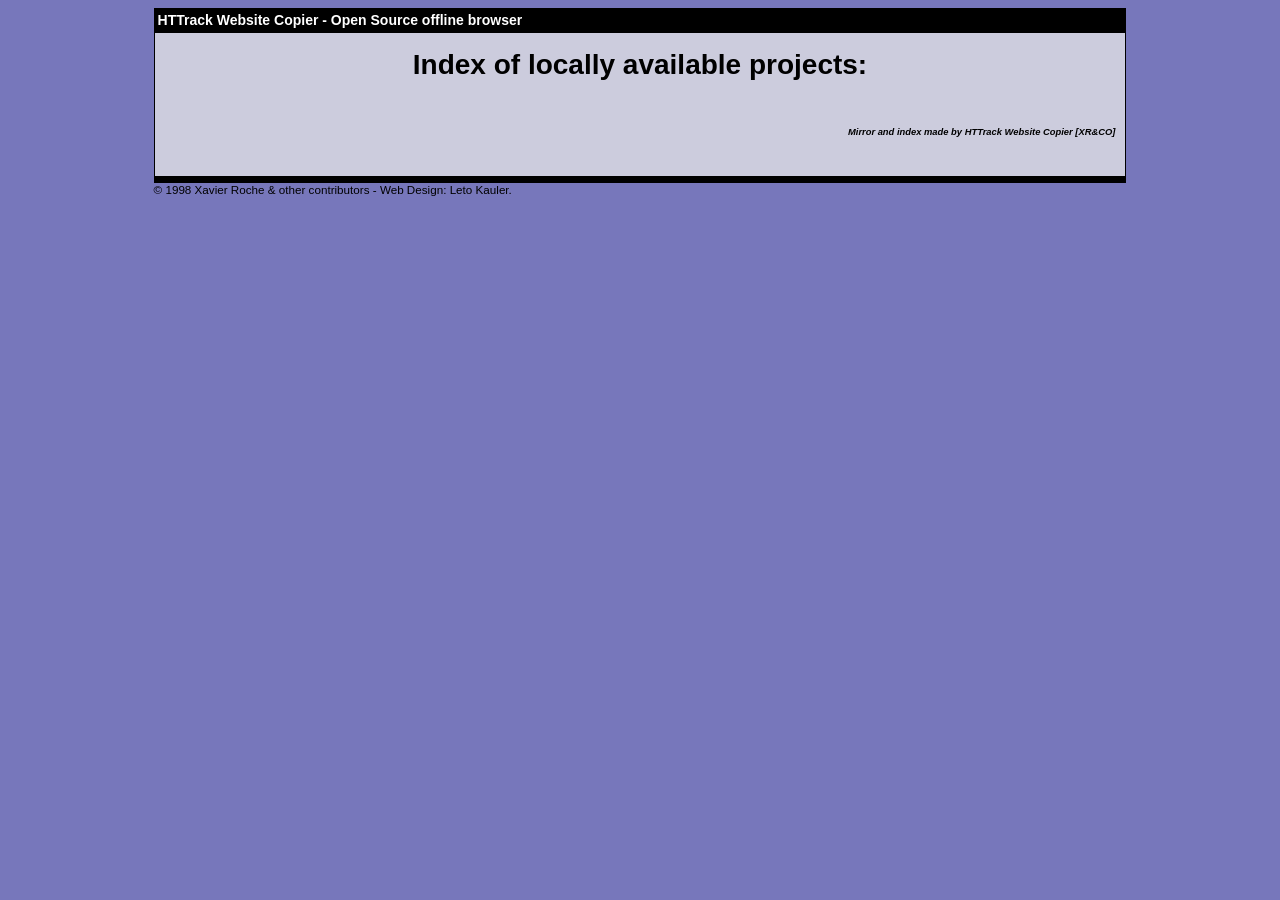
==== index.html @ 0d64a90a "Add files via upload" ====
<html xmlns="http://www.w3.org/1999/xhtml" lang="en">

<head>
	<meta http-equiv="Content-Type" content="text/html; charset=utf-8" />
	<meta name="description" content="HTTrack is an easy-to-use website mirror utility. It allows you to download a World Wide website from the Internet to a local directory,building recursively all structures, getting html, images, and other files from the server to your computer. Links are rebuiltrelatively so that you can freely browse to the local site (works with any browser). You can mirror several sites together so that you can jump from one toanother. You can, also, update an existing mirror site, or resume an interrupted download. The robot is fully configurable, with an integrated help" />
	<meta name="keywords" content="httrack, HTTRACK, HTTrack, winhttrack, WINHTTRACK, WinHTTrack, offline browser, web mirror utility, aspirateur web, surf offline, web capture, www mirror utility, browse offline, local  site builder, website mirroring, aspirateur www, internet grabber, capture de site web, internet tool, hors connexion, unix, dos, windows 95, windows 98, solaris, ibm580, AIX 4.0, HTS, HTGet, web aspirator, web aspirateur, libre, GPL, GNU, free software" />
	<title>List of available projects - HTTrack Website Copier</title>
	<!-- Mirror and index made by HTTrack Website Copier/3.50-5 [XR&CO] -->

	<style type="text/css">
	<!--

body {
	margin: 0;  padding: 0;  margin-bottom: 15px;  margin-top: 8px;
	background: #77b;
}
body, td {
	font: 14px "Trebuchet MS", Verdana, Arial, Helvetica, sans-serif;
	}

#subTitle {
	background: #000;  color: #fff;  padding: 4px;  font-weight: bold; 
	}

#siteNavigation a, #siteNavigation .current {
	font-weight: bold;  color: #448;
	}
#siteNavigation a:link    { text-decoration: none; }
#siteNavigation a:visited { text-decoration: none; }

#siteNavigation .current { background-color: #ccd; }

#siteNavigation a:hover   { text-decoration: none;  background-color: #fff;  color: #000; }
#siteNavigation a:active  { text-decoration: none;  background-color: #ccc; }


a:link    { text-decoration: underline;  color: #00f; }
a:visited { text-decoration: underline;  color: #000; }
a:hover   { text-decoration: underline;  color: #c00; }
a:active  { text-decoration: underline; }

#pageContent {
	clear: both;
	border-bottom: 6px solid #000;
	padding: 10px;  padding-top: 20px;
	line-height: 1.65em;
	background-image: url(backblue.gif);
	background-repeat: no-repeat;
	background-position: top right;
	}

#pageContent, #siteNavigation {
	background-color: #ccd;
	}


.imgLeft  { float: left;   margin-right: 10px;  margin-bottom: 10px; }
.imgRight { float: right;  margin-left: 10px;   margin-bottom: 10px; }

hr { height: 1px;  color: #000;  background-color: #000;  margin-bottom: 15px; }

h1 { margin: 0;  font-weight: bold;  font-size: 2em; }
h2 { margin: 0;  font-weight: bold;  font-size: 1.6em; }
h3 { margin: 0;  font-weight: bold;  font-size: 1.3em; }
h4 { margin: 0;  font-weight: bold;  font-size: 1.18em; }

.blak { background-color: #000; }
.hide { display: none; }
.tableWidth { min-width: 400px; }

.tblRegular       { border-collapse: collapse; }
.tblRegular td    { padding: 6px;  background-image: url(fade.gif);  border: 2px solid #99c; }
.tblHeaderColor, .tblHeaderColor td { background: #99c; }
.tblNoBorder td   { border: 0; }


// -->
</style>

</head>

<body>
<table width="76%" border="0" align="center" cellspacing="0" cellpadding="3" class="tableWidth">
	<tr>
	<td id="subTitle">HTTrack Website Copier - Open Source offline browser</td>
	</tr>
</table>
<table width="76%" border="0" align="center" cellspacing="0" cellpadding="0" class="tableWidth">
<tr class="blak">
<td>
	<table width="100%" border="0" align="center" cellspacing="1" cellpadding="0">
	<tr>
	<td colspan="6"> 
		<table width="100%" border="0" align="center" cellspacing="0" cellpadding="10">
		<tr> 
		<td id="pageContent"> 
<!-- ==================== End prologue ==================== -->


<h1 ALIGN=Center>Index of locally available projects:</H1>
  <table border="0" width="100%" cellspacing="1" cellpadding="0">
	</TABLE>
	<BR>
	<H6 ALIGN="RIGHT">
         <I>Mirror and index made by HTTrack Website Copier [XR&amp;CO]</I>
	</H6>
	<!-- Mirror and index made by HTTrack Website Copier/3.50-5 [XR&CO] -->
	<!-- Thanks for using HTTrack Website Copier! -->

<!-- ==================== Start epilogue ==================== -->
		</td>
		</tr>
		</table>
	</td>
	</tr>
	</table>
</td>
</tr>
</table>

<table width="76%" border="0" align="center" valign="bottom" cellspacing="0" cellpadding="0">
	<tr>
	<td id="footer"><small>&copy; 1998 Xavier Roche &amp; other contributors - Web Design: Leto Kauler.</small></td>
	</tr>
</table>

</body>

</html>
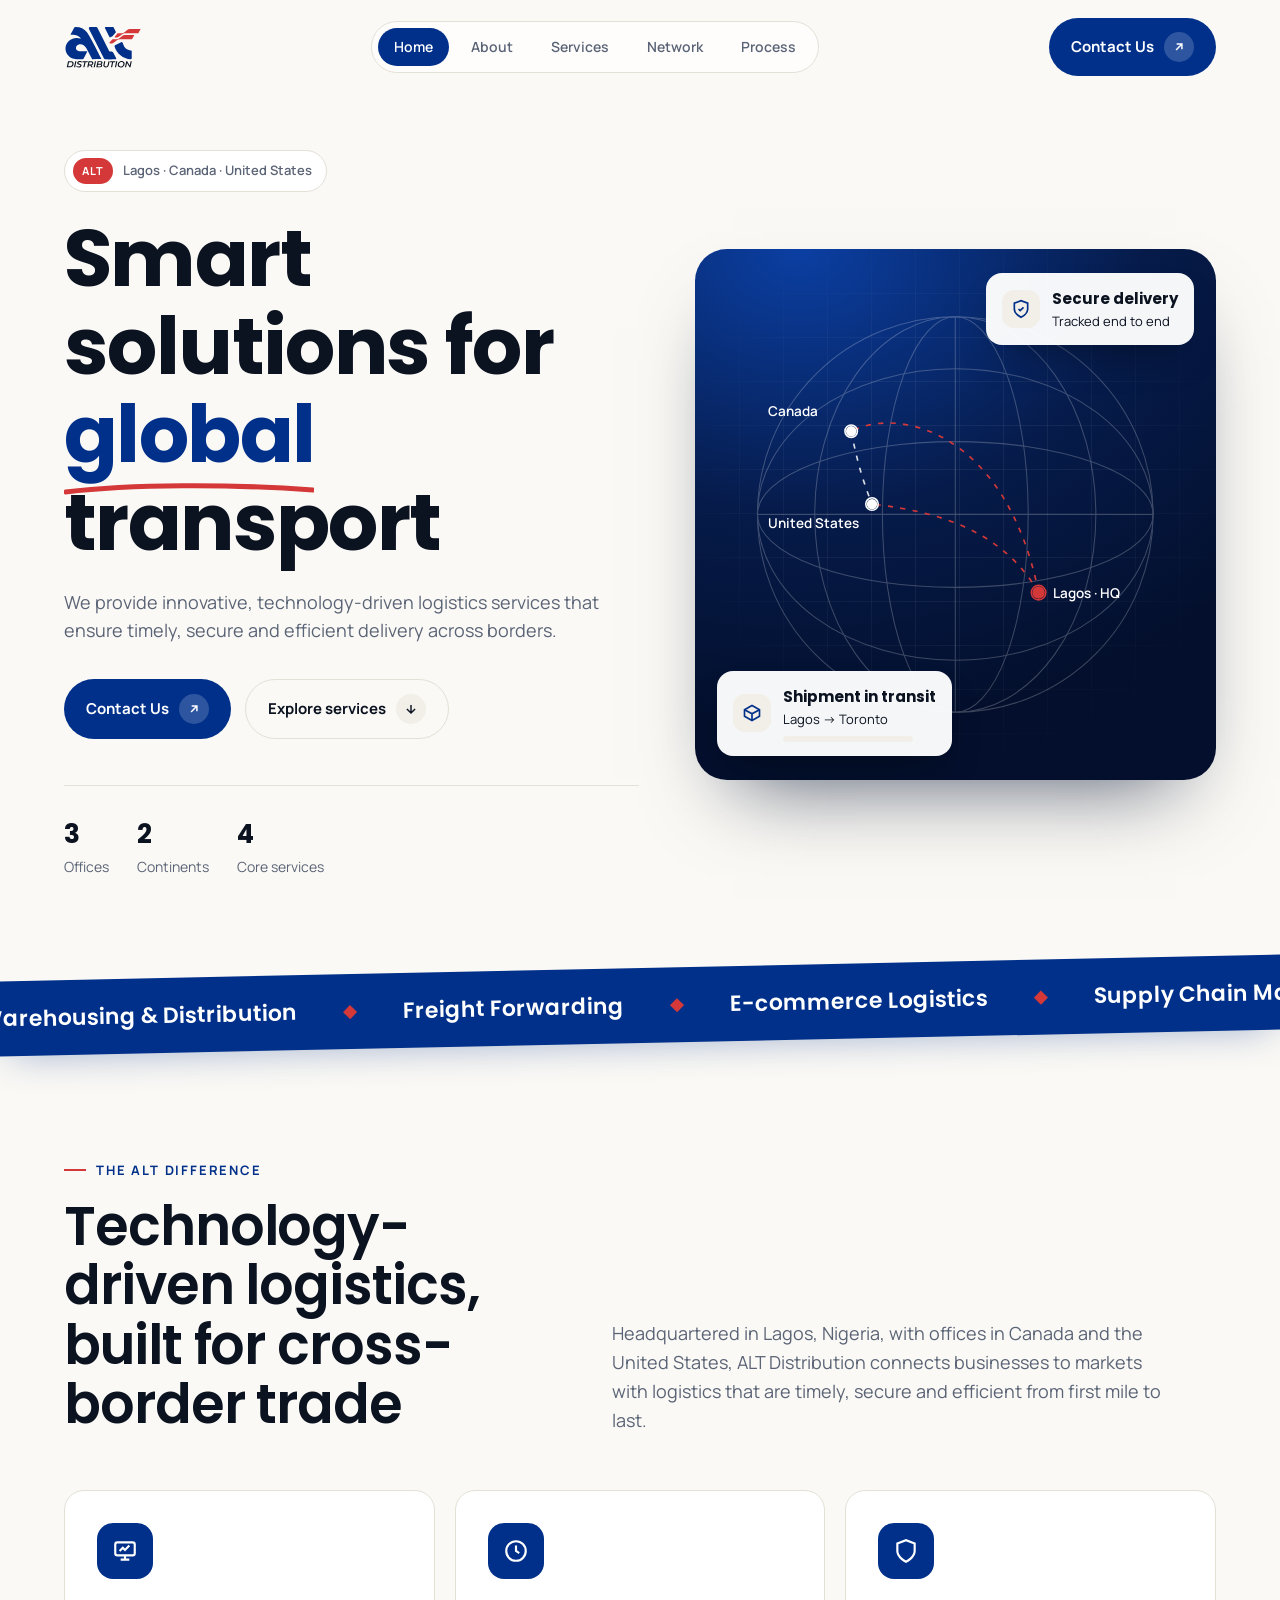
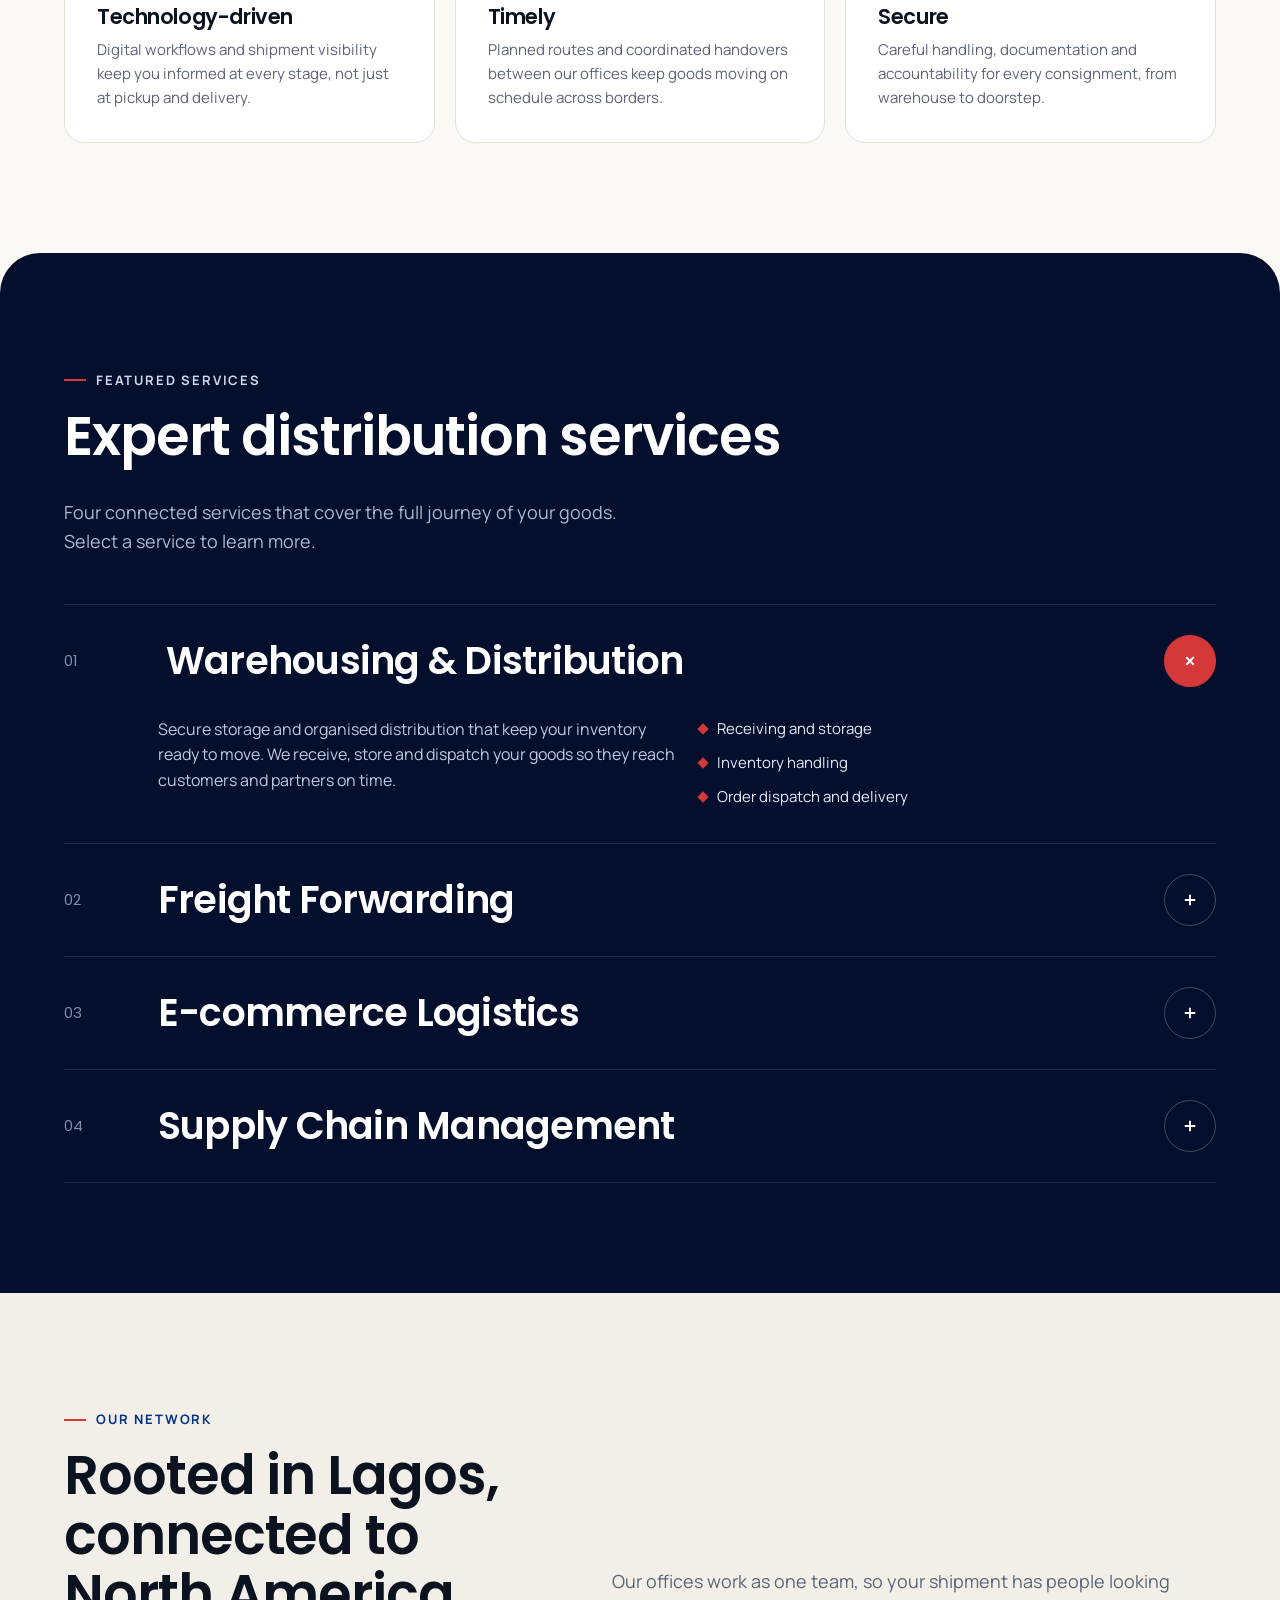
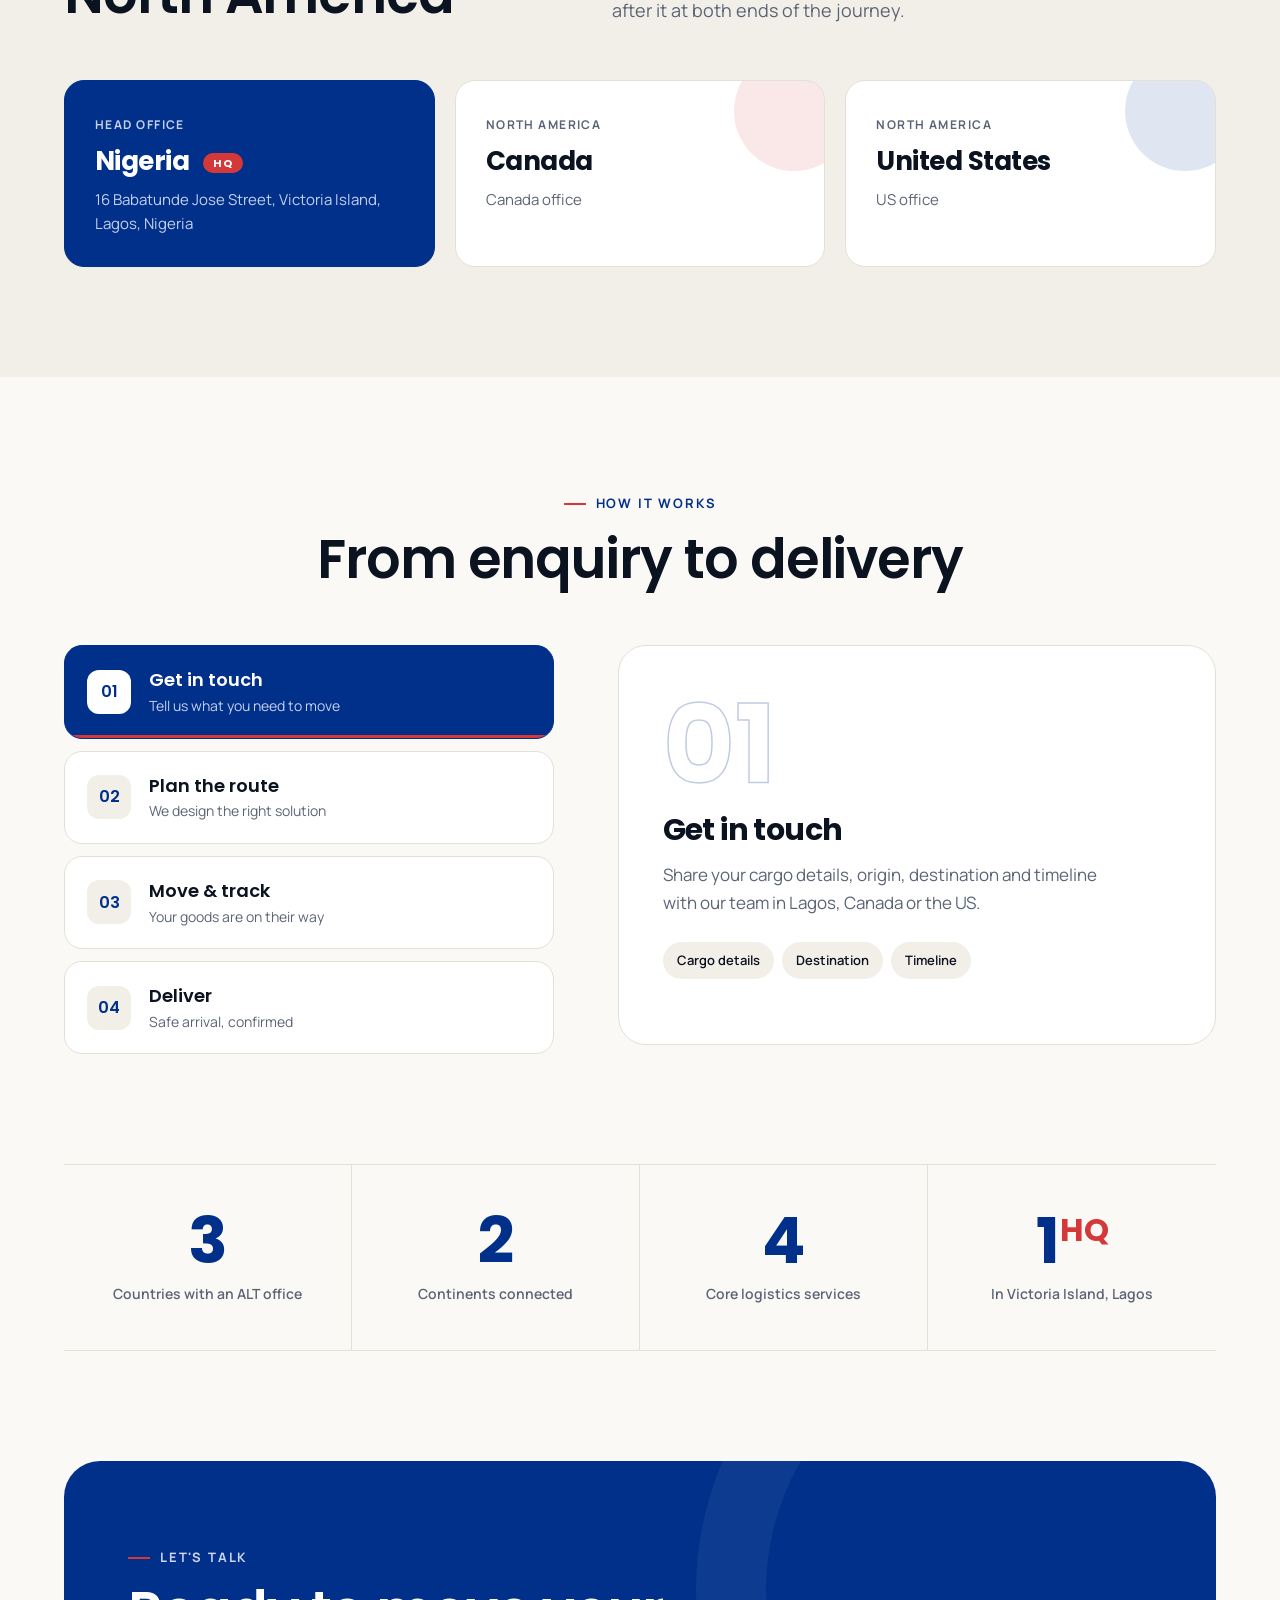
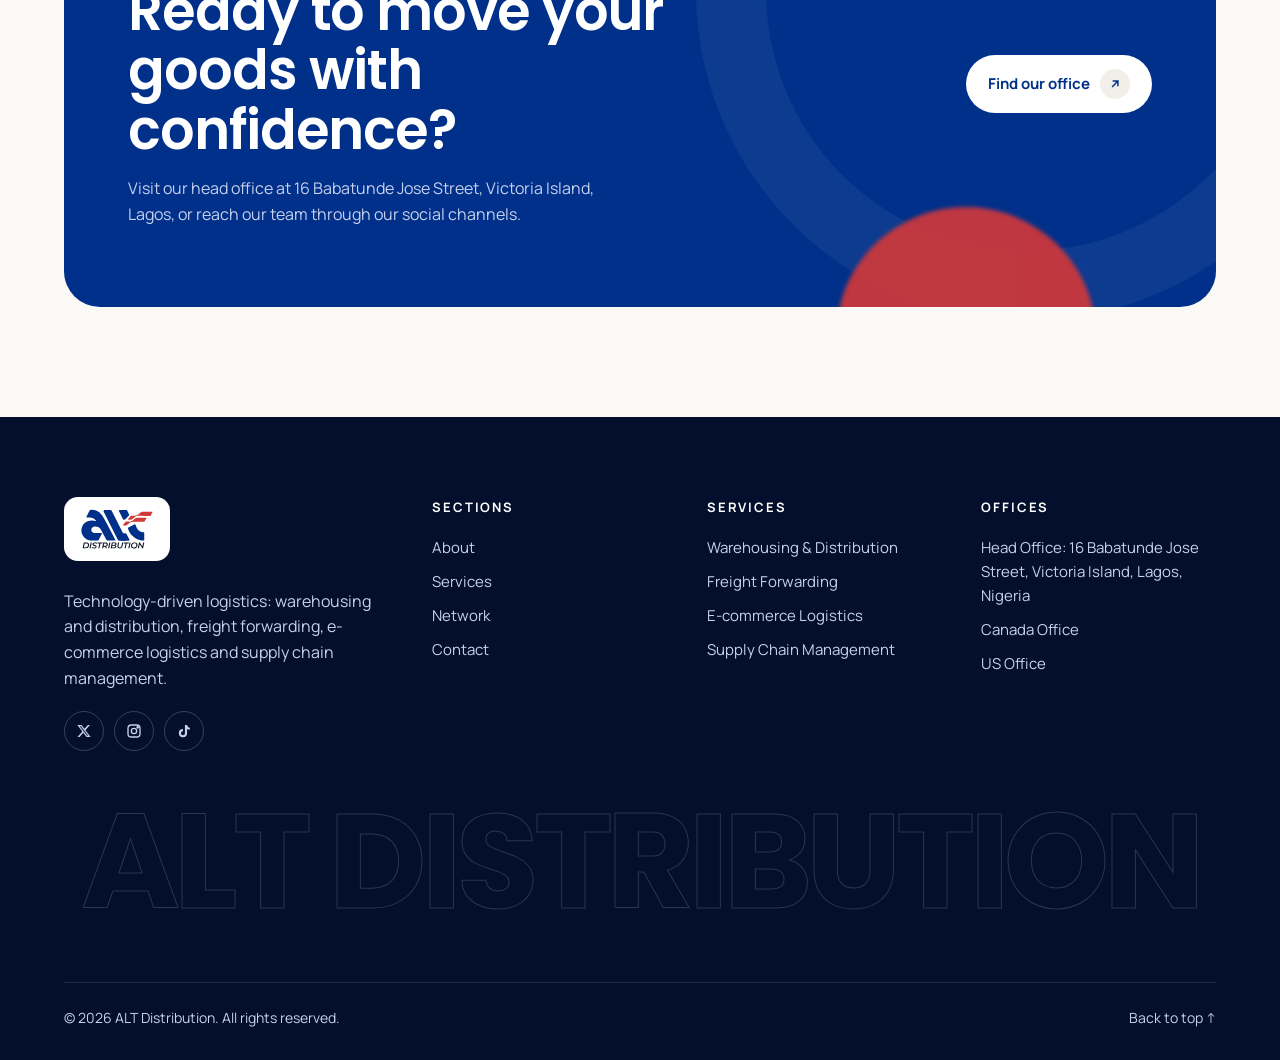
==== commit 91814c16: "Replace HTTrack index with ALT Distribution site" ====
--- a/index.html
+++ b/index.html
@@ -1,131 +1,558 @@
-<html xmlns="http://www.w3.org/1999/xhtml" lang="en">
-
+<!doctype html>
+<html lang="en">
 <head>
-	<meta http-equiv="Content-Type" content="text/html; charset=utf-8" />
-	<meta name="description" content="HTTrack is an easy-to-use website mirror utility. It allows you to download a World Wide website from the Internet to a local directory,building recursively all structures, getting html, images, and other files from the server to your computer. Links are rebuiltrelatively so that you can freely browse to the local site (works with any browser). You can mirror several sites together so that you can jump from one toanother. You can, also, update an existing mirror site, or resume an interrupted download. The robot is fully configurable, with an integrated help" />
-	<meta name="keywords" content="httrack, HTTRACK, HTTrack, winhttrack, WINHTTRACK, WinHTTrack, offline browser, web mirror utility, aspirateur web, surf offline, web capture, www mirror utility, browse offline, local  site builder, website mirroring, aspirateur www, internet grabber, capture de site web, internet tool, hors connexion, unix, dos, windows 95, windows 98, solaris, ibm580, AIX 4.0, HTS, HTGet, web aspirator, web aspirateur, libre, GPL, GNU, free software" />
-	<title>List of available projects - HTTrack Website Copier</title>
-	<!-- Mirror and index made by HTTrack Website Copier/3.50-5 [XR&CO] -->
-
-	<style type="text/css">
-	<!--
-
-body {
-	margin: 0;  padding: 0;  margin-bottom: 15px;  margin-top: 8px;
-	background: #77b;
+<meta charset="utf-8">
+<meta name="viewport" content="width=device-width, initial-scale=1">
+<title>ALT Distribution | Smart Solutions for Global Transport</title>
+<meta name="description" content="ALT Distribution: technology-driven logistics. Warehousing and distribution, freight forwarding, e-commerce logistics and supply chain management. Head office in Lagos, Nigeria, with offices in Canada and the US.">
+<link rel="icon" href="logo.svg" type="image/svg+xml">
+<link rel="preconnect" href="https://fonts.googleapis.com">
+<link rel="preconnect" href="https://fonts.gstatic.com" crossorigin>
+<link href="https://fonts.googleapis.com/css2?family=Manrope:wght@400;500;600;700;800&family=Poppins:wght@500;600;700&display=swap" rel="stylesheet">
+<style>
+:root{
+  --navy:#00308A; --navy-900:#061B4A; --navy-950:#030F2C;
+  --red:#D43838; --cream:#FAF9F5; --sand:#F1EFE7;
+  --ink:#0B1220; --muted:#5B6476; --line:#E3E0D6; --white:#fff;
+  --radius:20px; --max:1200px;
+  --ease:cubic-bezier(.2,.7,.2,1);
 }
-body, td {
-	font: 14px "Trebuchet MS", Verdana, Arial, Helvetica, sans-serif;
-	}
-
-#subTitle {
-	background: #000;  color: #fff;  padding: 4px;  font-weight: bold; 
-	}
-
-#siteNavigation a, #siteNavigation .current {
-	font-weight: bold;  color: #448;
-	}
-#siteNavigation a:link    { text-decoration: none; }
-#siteNavigation a:visited { text-decoration: none; }
-
-#siteNavigation .current { background-color: #ccd; }
-
-#siteNavigation a:hover   { text-decoration: none;  background-color: #fff;  color: #000; }
-#siteNavigation a:active  { text-decoration: none;  background-color: #ccc; }
-
-
-a:link    { text-decoration: underline;  color: #00f; }
-a:visited { text-decoration: underline;  color: #000; }
-a:hover   { text-decoration: underline;  color: #c00; }
-a:active  { text-decoration: underline; }
-
-#pageContent {
-	clear: both;
-	border-bottom: 6px solid #000;
-	padding: 10px;  padding-top: 20px;
-	line-height: 1.65em;
-	background-image: url(backblue.gif);
-	background-repeat: no-repeat;
-	background-position: top right;
-	}
-
-#pageContent, #siteNavigation {
-	background-color: #ccd;
-	}
-
-
-.imgLeft  { float: left;   margin-right: 10px;  margin-bottom: 10px; }
-.imgRight { float: right;  margin-left: 10px;   margin-bottom: 10px; }
-
-hr { height: 1px;  color: #000;  background-color: #000;  margin-bottom: 15px; }
-
-h1 { margin: 0;  font-weight: bold;  font-size: 2em; }
-h2 { margin: 0;  font-weight: bold;  font-size: 1.6em; }
-h3 { margin: 0;  font-weight: bold;  font-size: 1.3em; }
-h4 { margin: 0;  font-weight: bold;  font-size: 1.18em; }
-
-.blak { background-color: #000; }
-.hide { display: none; }
-.tableWidth { min-width: 400px; }
-
-.tblRegular       { border-collapse: collapse; }
-.tblRegular td    { padding: 6px;  background-image: url(fade.gif);  border: 2px solid #99c; }
-.tblHeaderColor, .tblHeaderColor td { background: #99c; }
-.tblNoBorder td   { border: 0; }
-
-
-// -->
+*{box-sizing:border-box;margin:0;padding:0}
+html{scroll-behavior:smooth}
+html,body{overflow-x:clip}
+body{font-family:Manrope,system-ui,sans-serif;color:var(--ink);background:var(--cream);line-height:1.6;-webkit-font-smoothing:antialiased;overflow-x:hidden}
+h1,h2,h3,.display{font-family:Poppins,Manrope,sans-serif;line-height:1.1;letter-spacing:-.02em}
+a{color:inherit;text-decoration:none}
+img,svg{display:block;max-width:100%}
+.wrap{width:100%;max-width:var(--max);margin:0 auto;padding:0 24px}
+section{padding:110px 0}
+.eyebrow{display:inline-flex;align-items:center;gap:10px;font-size:13px;font-weight:700;letter-spacing:.14em;text-transform:uppercase;color:var(--navy)}
+.eyebrow::before{content:"";width:22px;height:2px;background:var(--red)}
+.eyebrow.light{color:#cfd8ef}
+.h2{font-size:clamp(32px,4.6vw,54px);font-weight:600;margin-top:16px}
+.lead{color:var(--muted);font-size:18px;max-width:560px}
+.btn{display:inline-flex;align-items:center;gap:10px;padding:14px 22px;border-radius:999px;font-weight:700;font-size:15px;transition:transform .3s var(--ease),background .3s,color .3s,box-shadow .3s;border:0;cursor:pointer;font-family:inherit}
+.btn .arr{width:30px;height:30px;border-radius:50%;display:grid;place-items:center;background:rgba(255,255,255,.18);transition:transform .35s var(--ease)}
+.btn:hover .arr{transform:rotate(45deg)}
+.btn-primary{background:var(--navy);color:#fff}
+.btn-primary:hover{background:var(--navy-900);box-shadow:0 12px 30px -10px rgba(0,48,138,.6)}
+.btn-red{background:var(--red);color:#fff}
+.btn-red:hover{background:#b92c2c}
+.btn-ghost{background:transparent;color:var(--ink);border:1.5px solid var(--line)}
+.btn-ghost .arr{background:var(--sand)}
+.btn-ghost:hover{border-color:var(--ink)}
+.btn-light{background:#fff;color:var(--navy)}
+.btn-light .arr{background:var(--sand)}
+
+/* nav */
+.nav{position:fixed;inset:0 0 auto;z-index:50;transition:background .35s,box-shadow .35s,padding .35s;padding:18px 0}
+.nav.scrolled{background:rgba(250,249,245,.88);backdrop-filter:blur(14px);-webkit-backdrop-filter:blur(14px);box-shadow:0 1px 0 var(--line);padding:10px 0}
+.nav .wrap{display:flex;align-items:center;justify-content:space-between;gap:24px}
+.brand{display:flex;align-items:center;gap:10px}
+.brand img{height:42px;width:auto}
+.links{display:flex;gap:6px;align-items:center;background:rgba(255,255,255,.7);border:1px solid var(--line);border-radius:999px;padding:6px}
+.links a{padding:8px 16px;border-radius:999px;font-weight:600;font-size:14px;color:var(--muted);transition:background .25s,color .25s}
+.links a:hover,.links a.active{background:var(--navy);color:#fff}
+.burger{display:none;width:44px;height:44px;border-radius:50%;border:1px solid var(--line);background:#fff;cursor:pointer;position:relative}
+.burger span{position:absolute;left:13px;right:13px;height:2px;background:var(--ink);transition:transform .3s,opacity .3s}
+.burger span:nth-child(1){top:16px}.burger span:nth-child(2){top:21px}.burger span:nth-child(3){top:26px}
+.nav.open .burger span:nth-child(1){transform:translateY(5px) rotate(45deg)}
+.nav.open .burger span:nth-child(2){opacity:0}
+.nav.open .burger span:nth-child(3){transform:translateY(-5px) rotate(-45deg)}
+.mobile{display:none}
+
+/* hero */
+.hero{padding:150px 0 90px;position:relative;overflow:hidden}
+.hero-grid{display:grid;grid-template-columns:1.05fr .95fr;gap:56px;align-items:center}
+.pill{display:inline-flex;align-items:center;gap:10px;background:#fff;border:1px solid var(--line);padding:7px 14px 7px 8px;border-radius:999px;font-size:13px;font-weight:600;color:var(--muted)}
+.pill b{background:var(--red);color:#fff;font-size:11px;padding:4px 9px;border-radius:999px;letter-spacing:.08em}
+.hero h1{font-size:clamp(42px,6.4vw,80px);font-weight:700;margin:22px 0 22px}
+.hero h1 .accent{color:var(--navy);position:relative;white-space:nowrap}
+.hero h1 .accent svg{position:absolute;left:0;right:0;bottom:-6px;width:100%;height:14px}
+.hero h1 .accent path{stroke-dasharray:400;stroke-dashoffset:400;animation:draw 1.4s .6s var(--ease) forwards}
+@keyframes draw{to{stroke-dashoffset:0}}
+.hero .lead{margin-bottom:34px}
+.cta-row{display:flex;gap:14px;flex-wrap:wrap}
+.hero-meta{display:flex;gap:28px;margin-top:46px;padding-top:28px;border-top:1px solid var(--line);flex-wrap:wrap}
+.hero-meta div{font-size:14px;color:var(--muted)}
+.hero-meta strong{display:block;font-family:Poppins;font-size:26px;color:var(--ink)}
+
+.globe-card{position:relative;aspect-ratio:1/1.02;border-radius:32px;background:radial-gradient(120% 90% at 20% 0%,#0b3fa3 0%,var(--navy-900) 55%,var(--navy-950) 100%);overflow:hidden;box-shadow:0 40px 80px -40px rgba(3,15,44,.7)}
+.globe-card .grid-bg{position:absolute;inset:0;background-image:linear-gradient(rgba(255,255,255,.06) 1px,transparent 1px),linear-gradient(90deg,rgba(255,255,255,.06) 1px,transparent 1px);background-size:44px 44px;mask-image:radial-gradient(circle at 50% 45%,#000 30%,transparent 75%)}
+.globe-card svg.routes{position:absolute;inset:0;width:100%;height:100%}
+.route{fill:none;stroke:#fff;stroke-opacity:.85;stroke-width:1.6;stroke-dasharray:5 7;animation:dash 18s linear infinite}
+.route.r2{stroke:var(--red);stroke-opacity:1;animation-duration:12s}
+@keyframes dash{to{stroke-dashoffset:-600}}
+.city circle.core{fill:#fff}
+.city circle.ping{fill:none;stroke:#fff;stroke-width:1.5;transform-origin:center;transform-box:fill-box;animation:ping 2.6s ease-out infinite}
+.city.hq circle.core{fill:var(--red)}
+.city.hq circle.ping{stroke:var(--red)}
+@keyframes ping{0%{transform:scale(.6);opacity:1}100%{transform:scale(3.2);opacity:0}}
+.city text{fill:#fff;font:600 13px Manrope,sans-serif}
+.float{position:absolute;background:rgba(255,255,255,.96);color:var(--ink);border-radius:16px;padding:14px 16px;box-shadow:0 20px 40px -20px rgba(0,0,0,.5);display:flex;gap:12px;align-items:center;font-size:13px;animation:bob 6s ease-in-out infinite}
+.float strong{display:block;font-size:15px;font-family:Poppins}
+.float .ic{width:38px;height:38px;border-radius:12px;display:grid;place-items:center;background:var(--sand);color:var(--navy);flex:none}
+.float.f1{left:22px;bottom:24px}
+.float.f2{right:22px;top:24px;animation-delay:-3s}
+.float .bar{height:6px;border-radius:9px;background:var(--sand);margin-top:6px;overflow:hidden;width:130px}
+.float .bar i{display:block;height:100%;width:0;background:linear-gradient(90deg,var(--navy),var(--red));animation:load 4s var(--ease) infinite}
+@keyframes load{0%{width:8%}70%,100%{width:100%}}
+@keyframes bob{0%,100%{transform:translateY(0)}50%{transform:translateY(-10px)}}
+
+/* marquee */
+.ticker{background:var(--navy);color:#fff;overflow:hidden;padding:20px 0;transform:rotate(-1.2deg);margin:0 -20px;box-shadow:0 20px 40px -30px rgba(0,48,138,.8)}
+.ticker-track{display:flex;gap:48px;width:max-content;animation:marquee 30s linear infinite}
+.ticker:hover .ticker-track{animation-play-state:paused}
+.ticker span{font-family:Poppins;font-weight:600;font-size:22px;display:flex;align-items:center;gap:48px;white-space:nowrap}
+.ticker span::after{content:"";width:10px;height:10px;background:var(--red);transform:rotate(45deg)}
+@keyframes marquee{to{transform:translateX(-50%)}}
+
+/* difference */
+.split{display:grid;grid-template-columns:1fr 1.25fr;gap:64px;align-items:end;margin-bottom:56px}
+.features{display:grid;grid-template-columns:repeat(3,1fr);gap:20px}
+.feature{background:#fff;border:1px solid var(--line);border-radius:var(--radius);padding:32px;transition:transform .4s var(--ease),box-shadow .4s,border-color .4s;position:relative;overflow:hidden}
+.feature::after{content:"";position:absolute;left:0;bottom:0;height:3px;width:0;background:var(--red);transition:width .5s var(--ease)}
+.feature:hover{transform:translateY(-6px);box-shadow:0 30px 50px -30px rgba(0,48,138,.35);border-color:transparent}
+.feature:hover::after{width:100%}
+.feature .ic{width:56px;height:56px;border-radius:16px;background:var(--navy);color:#fff;display:grid;place-items:center;margin-bottom:26px;transition:transform .5s var(--ease)}
+.feature:hover .ic{transform:rotate(-8deg) scale(1.06)}
+.feature h3{font-size:21px;font-weight:600;margin-bottom:10px}
+.feature p{color:var(--muted);font-size:15px}
+
+/* services */
+.services{background:var(--navy-950);color:#fff;border-radius:40px 40px 0 0;position:relative}
+.services .lead{color:#aeb9d6}
+.svc-head{display:flex;justify-content:space-between;align-items:end;gap:32px;flex-wrap:wrap;margin-bottom:48px}
+.svc-list{border-top:1px solid rgba(255,255,255,.12)}
+.svc{border-bottom:1px solid rgba(255,255,255,.12);cursor:pointer}
+.svc-row{display:grid;grid-template-columns:70px 1fr auto;gap:24px;align-items:center;padding:30px 0}
+.svc-num{font-family:Poppins;color:#7f8db3;font-size:15px}
+.svc h3{font-size:clamp(24px,3.2vw,38px);font-weight:600;transition:color .3s,transform .4s var(--ease)}
+.svc:hover h3,.svc.open h3{color:#fff;transform:translateX(8px)}
+.svc .tog{width:52px;height:52px;border-radius:50%;border:1px solid rgba(255,255,255,.25);display:grid;place-items:center;transition:background .3s,transform .45s var(--ease),border-color .3s}
+.svc:hover .tog{border-color:#fff}
+.svc.open .tog{background:var(--red);border-color:var(--red);transform:rotate(45deg)}
+.svc-body{display:grid;grid-template-rows:0fr;transition:grid-template-rows .5s var(--ease)}
+.svc.open .svc-body{grid-template-rows:1fr}
+.svc-body>div{overflow:hidden}
+.svc-inner{display:grid;grid-template-columns:70px 1fr 1fr;gap:24px;padding-bottom:34px}
+.svc-inner p{color:#c0c9e1;font-size:16px}
+.svc-inner ul{list-style:none;display:grid;gap:10px}
+.svc-inner li{display:flex;gap:10px;align-items:center;color:#e5eaf6;font-size:15px}
+.svc-inner li::before{content:"";width:8px;height:8px;background:var(--red);transform:rotate(45deg);flex:none}
+
+/* network */
+.network{background:var(--sand)}
+.offices{display:grid;grid-template-columns:repeat(3,1fr);gap:20px;margin-top:56px}
+.office{background:#fff;border-radius:var(--radius);padding:30px;border:1px solid var(--line);position:relative;overflow:hidden;transition:transform .4s var(--ease)}
+.office:hover{transform:translateY(-6px)}
+.office .tag{font-size:12px;font-weight:700;letter-spacing:.12em;text-transform:uppercase;color:var(--muted)}
+.office h3{font-size:26px;margin:10px 0 12px}
+.office p{color:var(--muted);font-size:15px;min-height:48px}
+.office .flag{position:absolute;right:-30px;top:-30px;width:120px;height:120px;border-radius:50%;opacity:.12}
+.office.hq{background:var(--navy);color:#fff;border-color:var(--navy)}
+.office.hq .tag,.office.hq p{color:#c6d1ee}
+.office.hq .badge{display:inline-block;background:var(--red);color:#fff;font-size:11px;font-weight:700;padding:4px 10px;border-radius:999px;margin-left:8px;letter-spacing:.08em;vertical-align:middle}
+
+/* process */
+.process-grid{display:grid;grid-template-columns:.9fr 1.1fr;gap:64px;align-items:start;margin-top:56px}
+.steps{display:grid;gap:12px}
+.step{display:flex;gap:18px;align-items:center;padding:20px 22px;border-radius:18px;border:1px solid var(--line);background:#fff;cursor:pointer;transition:background .35s,color .35s,border-color .35s;position:relative;overflow:hidden;text-align:left;font:inherit;color:inherit;width:100%}
+.step .n{font-family:Poppins;font-weight:600;width:44px;height:44px;flex:none;border-radius:12px;display:grid;place-items:center;background:var(--sand);color:var(--navy);transition:background .35s,color .35s}
+.step h4{font-size:18px;font-family:Poppins;font-weight:600}
+.step small{color:var(--muted);font-size:14px;display:block}
+.step .prog{position:absolute;left:0;bottom:0;height:3px;width:0;background:var(--red)}
+.step.active{background:var(--navy);color:#fff;border-color:var(--navy)}
+.step.active small{color:#c6d1ee}
+.step.active .n{background:#fff}
+.step.active .prog{animation:prog 5s linear forwards}
+@keyframes prog{to{width:100%}}
+.stage{position:relative;border-radius:28px;background:#fff;border:1px solid var(--line);min-height:400px;padding:44px;overflow:hidden}
+.panel{position:absolute;inset:44px;opacity:0;transform:translateY(16px);transition:opacity .5s,transform .6s var(--ease);pointer-events:none}
+.panel.active{opacity:1;transform:none;pointer-events:auto;position:relative;inset:auto}
+.panel .big{font-family:Poppins;font-size:110px;line-height:1;font-weight:700;color:transparent;-webkit-text-stroke:1.5px var(--navy);opacity:.25}
+.panel h3{font-size:30px;margin:14px 0 14px}
+.panel p{color:var(--muted);font-size:17px;max-width:460px}
+.panel .chips{display:flex;flex-wrap:wrap;gap:8px;margin-top:26px}
+.panel .chips span{background:var(--sand);padding:8px 14px;border-radius:999px;font-size:13px;font-weight:600}
+
+/* stats */
+.stats{display:grid;grid-template-columns:repeat(4,1fr);border-top:1px solid var(--line);border-bottom:1px solid var(--line)}
+.stat{padding:44px 24px;text-align:center;border-right:1px solid var(--line)}
+.stat:last-child{border-right:0}
+.stat .v{font-family:Poppins;font-weight:700;font-size:clamp(40px,5vw,64px);color:var(--navy);line-height:1}
+.stat .v sup{color:var(--red);font-size:.5em}
+.stat p{color:var(--muted);margin-top:10px;font-weight:600;font-size:14px}
+
+/* cta */
+.cta{padding:0 0 110px}
+.cta-box{border-radius:36px;background:var(--navy);color:#fff;padding:80px 64px;position:relative;overflow:hidden;display:grid;grid-template-columns:1.3fr 1fr;gap:40px;align-items:center}
+.cta-box::before{content:"";position:absolute;width:520px;height:520px;border-radius:50%;right:-140px;top:-200px;border:70px solid rgba(255,255,255,.05)}
+.cta-box::after{content:"";position:absolute;width:260px;height:260px;border-radius:50%;right:120px;bottom:-160px;background:var(--red);opacity:.9;filter:blur(2px)}
+.cta-box h2{font-size:clamp(32px,4.4vw,54px);font-weight:600;position:relative;z-index:1}
+.cta-box p{color:#c6d1ee;margin-top:16px;position:relative;z-index:1;max-width:480px}
+.cta-box .cta-row{position:relative;z-index:1;justify-content:flex-end}
+
+/* footer */
+footer{overflow:hidden;background:var(--navy-950);color:#c6d1ee;padding:80px 0 30px}
+.foot{display:grid;grid-template-columns:1.4fr 1fr 1fr 1fr;gap:40px}
+.foot .logo-chip{background:#fff;display:inline-block;padding:12px 16px;border-radius:14px;margin-bottom:20px}
+.foot .logo-chip img{height:40px}
+.foot h5{color:#fff;font-size:13px;letter-spacing:.14em;text-transform:uppercase;margin-bottom:18px}
+.foot ul{list-style:none;display:grid;gap:10px;font-size:15px}
+.foot a:hover{color:#fff}
+.socials{display:flex;gap:10px;margin-top:20px}
+.socials a{width:40px;height:40px;border-radius:50%;border:1px solid rgba(255,255,255,.2);display:grid;place-items:center;transition:background .3s,border-color .3s}
+.socials a:hover{background:var(--red);border-color:var(--red)}
+.foot-bottom{border-top:1px solid rgba(255,255,255,.12);margin-top:60px;padding-top:24px;display:flex;justify-content:space-between;gap:20px;flex-wrap:wrap;font-size:14px}
+.big-word{font-family:Poppins;font-weight:700;font-size:clamp(40px,10.5vw,150px);line-height:.9;letter-spacing:-.04em;color:transparent;-webkit-text-stroke:1px rgba(255,255,255,.16);margin-top:50px;white-space:nowrap;text-align:center}
+
+/* reveal */
+.reveal{opacity:0;transform:translateY(28px);transition:opacity .9s var(--ease),transform .9s var(--ease)}
+.reveal.in{opacity:1;transform:none}
+.reveal.d1{transition-delay:.1s}.reveal.d2{transition-delay:.2s}.reveal.d3{transition-delay:.3s}
+
+@media (max-width:980px){
+  section{padding:80px 0}
+  .links,.nav .btn{display:none}
+  .burger{display:block}
+  .mobile{display:block;position:fixed;inset:70px 16px auto;background:#fff;border:1px solid var(--line);border-radius:20px;padding:12px;box-shadow:0 30px 60px -30px rgba(0,0,0,.35);opacity:0;transform:translateY(-10px);pointer-events:none;transition:opacity .3s,transform .3s}
+  .nav.open .mobile{opacity:1;transform:none;pointer-events:auto}
+  .mobile a{display:block;padding:14px 16px;border-radius:12px;font-weight:600}
+  .mobile a:hover{background:var(--sand)}
+  .hero{padding-top:120px}
+  .hero-grid,.split,.process-grid,.cta-box{grid-template-columns:1fr}
+  .features,.offices{grid-template-columns:1fr}
+  .stats{grid-template-columns:1fr 1fr}
+  .stat:nth-child(2){border-right:0}
+  .stat:nth-child(-n+2){border-bottom:1px solid var(--line)}
+  .svc-inner{grid-template-columns:1fr}
+  .svc-inner>span{display:none}
+  .svc-row{grid-template-columns:44px 1fr auto;gap:14px}
+  .foot{grid-template-columns:1fr 1fr}
+  .cta-box{padding:56px 28px}
+  .cta-box .cta-row{justify-content:flex-start}
+  .stage{padding:30px;min-height:0}
+}
+@media (max-width:560px){
+  .wrap{padding:0 16px}
+  .foot{grid-template-columns:1fr}
+  .float.f2{display:none}
+  .hero-meta{gap:20px}
+}
+@media (prefers-reduced-motion:reduce){
+  *,*::before,*::after{animation:none!important;transition:none!important}
+  .reveal{opacity:1;transform:none}
+}
 </style>
-
 </head>
-
 <body>
-<table width="76%" border="0" align="center" cellspacing="0" cellpadding="3" class="tableWidth">
-	<tr>
-	<td id="subTitle">HTTrack Website Copier - Open Source offline browser</td>
-	</tr>
-</table>
-<table width="76%" border="0" align="center" cellspacing="0" cellpadding="0" class="tableWidth">
-<tr class="blak">
-<td>
-	<table width="100%" border="0" align="center" cellspacing="1" cellpadding="0">
-	<tr>
-	<td colspan="6"> 
-		<table width="100%" border="0" align="center" cellspacing="0" cellpadding="10">
-		<tr> 
-		<td id="pageContent"> 
-<!-- ==================== End prologue ==================== -->
-
-
-<h1 ALIGN=Center>Index of locally available projects:</H1>
-  <table border="0" width="100%" cellspacing="1" cellpadding="0">
-	</TABLE>
-	<BR>
-	<H6 ALIGN="RIGHT">
-         <I>Mirror and index made by HTTrack Website Copier [XR&amp;CO]</I>
-	</H6>
-	<!-- Mirror and index made by HTTrack Website Copier/3.50-5 [XR&CO] -->
-	<!-- Thanks for using HTTrack Website Copier! -->
-
-<!-- ==================== Start epilogue ==================== -->
-		</td>
-		</tr>
-		</table>
-	</td>
-	</tr>
-	</table>
-</td>
-</tr>
-</table>
-
-<table width="76%" border="0" align="center" valign="bottom" cellspacing="0" cellpadding="0">
-	<tr>
-	<td id="footer"><small>&copy; 1998 Xavier Roche &amp; other contributors - Web Design: Leto Kauler.</small></td>
-	</tr>
-</table>
-
+
+<header class="nav" id="nav">
+  <div class="wrap">
+    <a href="#top" class="brand" aria-label="ALT Distribution home"><img src="logo.svg" alt="ALT Distribution"></a>
+    <nav class="links" aria-label="Primary">
+      <a href="#top" class="active">Home</a>
+      <a href="#about">About</a>
+      <a href="#services">Services</a>
+      <a href="#network">Network</a>
+      <a href="#process">Process</a>
+    </nav>
+    <a href="#contact" class="btn btn-primary">Contact Us <span class="arr"><svg width="14" height="14" viewBox="0 0 24 24" fill="none" stroke="currentColor" stroke-width="2.5"><path d="M7 17 17 7M8 7h9v9"/></svg></span></a>
+    <button class="burger" id="burger" aria-label="Open menu" aria-expanded="false"><span></span><span></span><span></span></button>
+    <div class="mobile" id="mobile">
+      <a href="#top">Home</a><a href="#about">About</a><a href="#services">Services</a><a href="#network">Network</a><a href="#process">Process</a><a href="#contact">Contact Us</a>
+    </div>
+  </div>
+</header>
+
+<main id="top">
+<!-- HERO -->
+<section class="hero">
+  <div class="wrap hero-grid">
+    <div>
+      <span class="pill reveal"><b>ALT</b> Lagos · Canada · United States</span>
+      <h1 class="reveal d1">Smart solutions for <span class="accent">global
+        <svg viewBox="0 0 300 14" preserveAspectRatio="none" aria-hidden="true"><path d="M2 10 C 80 2, 200 2, 298 8" stroke="#D43838" stroke-width="5" fill="none" stroke-linecap="round"/></svg></span> transport</h1>
+      <p class="lead reveal d2">We provide innovative, technology-driven logistics services that ensure timely, secure and efficient delivery across borders.</p>
+      <div class="cta-row reveal d3">
+        <a href="#contact" class="btn btn-primary">Contact Us <span class="arr"><svg width="14" height="14" viewBox="0 0 24 24" fill="none" stroke="currentColor" stroke-width="2.5"><path d="M7 17 17 7M8 7h9v9"/></svg></span></a>
+        <a href="#services" class="btn btn-ghost">Explore services <span class="arr"><svg width="14" height="14" viewBox="0 0 24 24" fill="none" stroke="currentColor" stroke-width="2.5"><path d="M12 5v14M5 12l7 7 7-7"/></svg></span></a>
+      </div>
+      <div class="hero-meta reveal d3">
+        <div><strong>3</strong>Offices</div>
+        <div><strong>2</strong>Continents</div>
+        <div><strong>4</strong>Core services</div>
+      </div>
+    </div>
+
+    <div class="globe-card reveal d2" aria-hidden="true">
+      <div class="grid-bg"></div>
+      <svg class="routes" viewBox="0 0 500 510">
+        <g opacity=".22" fill="none" stroke="#fff">
+          <circle cx="250" cy="255" r="190"/><ellipse cx="250" cy="255" rx="190" ry="70"/><ellipse cx="250" cy="255" rx="190" ry="140"/>
+          <ellipse cx="250" cy="255" rx="70" ry="190"/><ellipse cx="250" cy="255" rx="135" ry="190"/><line x1="60" y1="255" x2="440" y2="255"/><line x1="250" y1="65" x2="250" y2="445"/>
+        </g>
+        <path class="route r2" d="M330 330 C 300 180, 200 150, 150 175"/>
+        <path class="route r2" d="M330 330 C 290 260, 210 250, 170 245"/>
+        <path class="route" d="M150 175 C 155 200, 160 220, 170 245"/>
+        <g class="city hq"><circle class="ping" cx="330" cy="330" r="7"/><circle class="core" cx="330" cy="330" r="6"/><text x="344" y="335">Lagos · HQ</text></g>
+        <g class="city"><circle class="ping" cx="150" cy="175" r="6"/><circle class="core" cx="150" cy="175" r="5"/><text x="70" y="160">Canada</text></g>
+        <g class="city"><circle class="ping" cx="170" cy="245" r="6"/><circle class="core" cx="170" cy="245" r="5"/><text x="70" y="268">United States</text></g>
+      </svg>
+      <div class="float f1">
+        <span class="ic"><svg width="20" height="20" viewBox="0 0 24 24" fill="none" stroke="currentColor" stroke-width="2"><path d="M21 8 12 3 3 8v8l9 5 9-5z"/><path d="m3 8 9 5 9-5M12 13v8"/></svg></span>
+        <div><strong>Shipment in transit</strong>Lagos → Toronto<div class="bar"><i></i></div></div>
+      </div>
+      <div class="float f2">
+        <span class="ic"><svg width="20" height="20" viewBox="0 0 24 24" fill="none" stroke="currentColor" stroke-width="2"><path d="M12 22s8-4 8-10V5l-8-3-8 3v7c0 6 8 10 8 10z"/><path d="m9 12 2 2 4-4"/></svg></span>
+        <div><strong>Secure delivery</strong>Tracked end to end</div>
+      </div>
+    </div>
+  </div>
+</section>
+
+<div class="ticker" aria-hidden="true">
+  <div class="ticker-track">
+    <span>Warehousing &amp; Distribution</span><span>Freight Forwarding</span><span>E-commerce Logistics</span><span>Supply Chain Management</span>
+    <span>Warehousing &amp; Distribution</span><span>Freight Forwarding</span><span>E-commerce Logistics</span><span>Supply Chain Management</span>
+  </div>
+</div>
+
+<!-- ABOUT / DIFFERENCE -->
+<section id="about">
+  <div class="wrap">
+    <div class="split">
+      <div class="reveal">
+        <span class="eyebrow">The ALT difference</span>
+        <h2 class="h2">Technology-driven logistics, built for cross-border trade</h2>
+      </div>
+      <p class="lead reveal d1">Headquartered in Lagos, Nigeria, with offices in Canada and the United States, ALT Distribution connects businesses to markets with logistics that are timely, secure and efficient from first mile to last.</p>
+    </div>
+    <div class="features">
+      <article class="feature reveal">
+        <div class="ic"><svg width="26" height="26" viewBox="0 0 24 24" fill="none" stroke="currentColor" stroke-width="2"><rect x="3" y="4" width="18" height="12" rx="2"/><path d="M8 20h8M12 16v4M7 12l3-3 2 2 4-4"/></svg></div>
+        <h3>Technology-driven</h3>
+        <p>Digital workflows and shipment visibility keep you informed at every stage, not just at pickup and delivery.</p>
+      </article>
+      <article class="feature reveal d1">
+        <div class="ic"><svg width="26" height="26" viewBox="0 0 24 24" fill="none" stroke="currentColor" stroke-width="2"><circle cx="12" cy="12" r="9"/><path d="M12 7v5l3 2"/></svg></div>
+        <h3>Timely</h3>
+        <p>Planned routes and coordinated handovers between our offices keep goods moving on schedule across borders.</p>
+      </article>
+      <article class="feature reveal d2">
+        <div class="ic"><svg width="26" height="26" viewBox="0 0 24 24" fill="none" stroke="currentColor" stroke-width="2"><path d="M12 22s8-4 8-10V5l-8-3-8 3v7c0 6 8 10 8 10z"/></svg></div>
+        <h3>Secure</h3>
+        <p>Careful handling, documentation and accountability for every consignment, from warehouse to doorstep.</p>
+      </article>
+    </div>
+  </div>
+</section>
+
+<!-- SERVICES -->
+<section class="services" id="services">
+  <div class="wrap">
+    <div class="svc-head">
+      <div class="reveal">
+        <span class="eyebrow light">Featured services</span>
+        <h2 class="h2">Expert distribution services</h2>
+      </div>
+      <p class="lead reveal d1">Four connected services that cover the full journey of your goods. Select a service to learn more.</p>
+    </div>
+    <div class="svc-list" id="svcList">
+      <div class="svc open reveal">
+        <div class="svc-row"><span class="svc-num">01</span><h3>Warehousing &amp; Distribution</h3><span class="tog"><svg width="18" height="18" viewBox="0 0 24 24" fill="none" stroke="currentColor" stroke-width="2.5"><path d="M12 5v14M5 12h14"/></svg></span></div>
+        <div class="svc-body"><div><div class="svc-inner"><span></span>
+          <p>Secure storage and organised distribution that keep your inventory ready to move. We receive, store and dispatch your goods so they reach customers and partners on time.</p>
+          <ul><li>Receiving and storage</li><li>Inventory handling</li><li>Order dispatch and delivery</li></ul>
+        </div></div></div>
+      </div>
+      <div class="svc reveal">
+        <div class="svc-row"><span class="svc-num">02</span><h3>Freight Forwarding</h3><span class="tog"><svg width="18" height="18" viewBox="0 0 24 24" fill="none" stroke="currentColor" stroke-width="2.5"><path d="M12 5v14M5 12h14"/></svg></span></div>
+        <div class="svc-body"><div><div class="svc-inner"><span></span>
+          <p>We arrange the movement of your cargo across borders, coordinating carriers, routes and paperwork between Nigeria, Canada and the United States.</p>
+          <ul><li>Air and ocean freight coordination</li><li>Shipping documentation</li><li>Cross-border handovers</li></ul>
+        </div></div></div>
+      </div>
+      <div class="svc reveal">
+        <div class="svc-row"><span class="svc-num">03</span><h3>E-commerce Logistics</h3><span class="tog"><svg width="18" height="18" viewBox="0 0 24 24" fill="none" stroke="currentColor" stroke-width="2.5"><path d="M12 5v14M5 12h14"/></svg></span></div>
+        <div class="svc-body"><div><div class="svc-inner"><span></span>
+          <p>Fulfilment built for online sellers: we help you store, pack and deliver orders reliably so your customers get what they bought, when they expect it.</p>
+          <ul><li>Order fulfilment</li><li>Last-mile delivery</li><li>Returns support</li></ul>
+        </div></div></div>
+      </div>
+      <div class="svc reveal">
+        <div class="svc-row"><span class="svc-num">04</span><h3>Supply Chain Management</h3><span class="tog"><svg width="18" height="18" viewBox="0 0 24 24" fill="none" stroke="currentColor" stroke-width="2.5"><path d="M12 5v14M5 12h14"/></svg></span></div>
+        <div class="svc-body"><div><div class="svc-inner"><span></span>
+          <p>End-to-end planning and coordination of your supply chain, linking sourcing, storage and delivery into one dependable flow.</p>
+          <ul><li>Planning and coordination</li><li>Supplier and carrier management</li><li>Visibility and reporting</li></ul>
+        </div></div></div>
+      </div>
+    </div>
+  </div>
+</section>
+
+<!-- NETWORK -->
+<section class="network" id="network">
+  <div class="wrap">
+    <div class="split">
+      <div class="reveal">
+        <span class="eyebrow">Our network</span>
+        <h2 class="h2">Rooted in Lagos, connected to North America</h2>
+      </div>
+      <p class="lead reveal d1">Our offices work as one team, so your shipment has people looking after it at both ends of the journey.</p>
+    </div>
+    <div class="offices">
+      <article class="office hq reveal">
+        <span class="tag">Head office</span>
+        <h3>Nigeria <span class="badge">HQ</span></h3>
+        <p>16 Babatunde Jose Street, Victoria Island, Lagos, Nigeria</p>
+      </article>
+      <article class="office reveal d1">
+        <span class="flag" style="background:var(--red)"></span>
+        <span class="tag">North America</span>
+        <h3>Canada</h3>
+        <p>Canada office</p>
+      </article>
+      <article class="office reveal d2">
+        <span class="flag" style="background:var(--navy)"></span>
+        <span class="tag">North America</span>
+        <h3>United States</h3>
+        <p>US office</p>
+      </article>
+    </div>
+  </div>
+</section>
+
+<!-- PROCESS -->
+<section id="process">
+  <div class="wrap">
+    <div class="reveal" style="text-align:center">
+      <span class="eyebrow">How it works</span>
+      <h2 class="h2">From enquiry to delivery</h2>
+    </div>
+    <div class="process-grid">
+      <div class="steps" id="steps">
+        <button class="step active" data-i="0"><span class="n">01</span><span><h4>Get in touch</h4><small>Tell us what you need to move</small></span><i class="prog"></i></button>
+        <button class="step" data-i="1"><span class="n">02</span><span><h4>Plan the route</h4><small>We design the right solution</small></span><i class="prog"></i></button>
+        <button class="step" data-i="2"><span class="n">03</span><span><h4>Move &amp; track</h4><small>Your goods are on their way</small></span><i class="prog"></i></button>
+        <button class="step" data-i="3"><span class="n">04</span><span><h4>Deliver</h4><small>Safe arrival, confirmed</small></span><i class="prog"></i></button>
+      </div>
+      <div class="stage reveal d1" id="stage">
+        <div class="panel active"><div class="big">01</div><h3>Get in touch</h3><p>Share your cargo details, origin, destination and timeline with our team in Lagos, Canada or the US.</p><div class="chips"><span>Cargo details</span><span>Destination</span><span>Timeline</span></div></div>
+        <div class="panel"><div class="big">02</div><h3>Plan the route</h3><p>We choose the right mix of warehousing, freight and delivery services, and prepare the documentation your shipment needs.</p><div class="chips"><span>Route planning</span><span>Documentation</span><span>Scheduling</span></div></div>
+        <div class="panel"><div class="big">03</div><h3>Move &amp; track</h3><p>Your goods are collected and moved through our network, with updates as they progress across borders.</p><div class="chips"><span>Pickup</span><span>Transit</span><span>Status updates</span></div></div>
+        <div class="panel"><div class="big">04</div><h3>Deliver</h3><p>Your shipment arrives safely and on time, and we confirm delivery so you know the job is done.</p><div class="chips"><span>Last mile</span><span>Proof of delivery</span><span>Follow-up</span></div></div>
+      </div>
+    </div>
+  </div>
+</section>
+
+<!-- STATS -->
+<div class="wrap">
+  <div class="stats">
+    <div class="stat reveal"><div class="v"><span data-count="3">0</span></div><p>Countries with an ALT office</p></div>
+    <div class="stat reveal d1"><div class="v"><span data-count="2">0</span></div><p>Continents connected</p></div>
+    <div class="stat reveal d2"><div class="v"><span data-count="4">0</span></div><p>Core logistics services</p></div>
+    <div class="stat reveal d3"><div class="v"><span data-count="1">0</span><sup>HQ</sup></div><p>In Victoria Island, Lagos</p></div>
+  </div>
+</div>
+
+<!-- CTA -->
+<section class="cta" id="contact" style="padding-top:110px">
+  <div class="wrap">
+    <div class="cta-box reveal">
+      <div>
+        <span class="eyebrow light">Let's talk</span>
+        <h2 style="margin-top:14px">Ready to move your goods with confidence?</h2>
+        <p>Visit our head office at 16 Babatunde Jose Street, Victoria Island, Lagos, or reach our team through our social channels.</p>
+      </div>
+      <div class="cta-row">
+        <a class="btn btn-light" href="https://www.google.com/maps/search/?api=1&query=16+Babatunde+Jose+Street+Victoria+Island+Lagos" target="_blank" rel="noopener">Find our office <span class="arr"><svg width="14" height="14" viewBox="0 0 24 24" fill="none" stroke="currentColor" stroke-width="2.5"><path d="M7 17 17 7M8 7h9v9"/></svg></span></a>
+      </div>
+    </div>
+  </div>
+</section>
+</main>
+
+<footer>
+  <div class="wrap">
+    <div class="foot">
+      <div>
+        <span class="logo-chip"><img src="logo.svg" alt="ALT Distribution"></span>
+        <p style="max-width:320px">Technology-driven logistics: warehousing and distribution, freight forwarding, e-commerce logistics and supply chain management.</p>
+        <div class="socials">
+          <a href="https://x.com" target="_blank" rel="noopener" aria-label="X (Twitter)"><svg width="16" height="16" viewBox="0 0 24 24" fill="currentColor"><path d="M17.8 3h3.1l-6.8 7.7L22 21h-6.2l-4.9-6.3L5.3 21H2.2l7.3-8.3L2 3h6.3l4.4 5.8zm-1.1 16.2h1.7L7.4 4.7H5.6z"/></svg></a>
+          <a href="https://instagram.com" target="_blank" rel="noopener" aria-label="Instagram"><svg width="16" height="16" viewBox="0 0 24 24" fill="none" stroke="currentColor" stroke-width="2"><rect x="3" y="3" width="18" height="18" rx="5"/><circle cx="12" cy="12" r="4"/><circle cx="17.5" cy="6.5" r="1" fill="currentColor"/></svg></a>
+          <a href="https://tiktok.com" target="_blank" rel="noopener" aria-label="TikTok"><svg width="16" height="16" viewBox="0 0 24 24" fill="currentColor"><path d="M16.6 3c.4 2.3 1.9 3.8 4.2 4v3.1c-1.5 0-2.9-.4-4.2-1.2v6.6A6.2 6.2 0 1 1 10.4 9v3.2a3 3 0 1 0 3 3V3z"/></svg></a>
+        </div>
+      </div>
+      <div><h5>Sections</h5><ul><li><a href="#about">About</a></li><li><a href="#services">Services</a></li><li><a href="#network">Network</a></li><li><a href="#contact">Contact</a></li></ul></div>
+      <div><h5>Services</h5><ul><li>Warehousing &amp; Distribution</li><li>Freight Forwarding</li><li>E-commerce Logistics</li><li>Supply Chain Management</li></ul></div>
+      <div><h5>Offices</h5><ul><li>Head Office: 16 Babatunde Jose Street, Victoria Island, Lagos, Nigeria</li><li>Canada Office</li><li>US Office</li></ul></div>
+    </div>
+    <div class="big-word" aria-hidden="true">ALT DISTRIBUTION</div>
+    <div class="foot-bottom"><span>© <span id="yr">2026</span> ALT Distribution. All rights reserved.</span><a href="#top">Back to top ↑</a></div>
+  </div>
+</footer>
+
+<script>
+(function(){
+  var nav=document.getElementById('nav');
+  function onScroll(){nav.classList.toggle('scrolled',window.scrollY>20)}
+  window.addEventListener('scroll',onScroll,{passive:true});onScroll();
+  document.getElementById('yr').textContent=new Date().getFullYear();
+
+  // mobile menu
+  var burger=document.getElementById('burger');
+  burger.addEventListener('click',function(){var o=nav.classList.toggle('open');burger.setAttribute('aria-expanded',o)});
+  document.querySelectorAll('#mobile a').forEach(function(a){a.addEventListener('click',function(){nav.classList.remove('open');burger.setAttribute('aria-expanded','false')})});
+
+  // active link on scroll
+  var links=[].slice.call(document.querySelectorAll('.links a'));
+  var secs=links.map(function(a){return document.querySelector(a.getAttribute('href'))});
+  window.addEventListener('scroll',function(){
+    var y=window.scrollY+140,idx=0;
+    secs.forEach(function(s,i){if(s&&s.offsetTop<=y)idx=i});
+    links.forEach(function(a,i){a.classList.toggle('active',i===idx)});
+  },{passive:true});
+
+  // reveal + counters
+  var io=new IntersectionObserver(function(es){es.forEach(function(e){
+    if(!e.isIntersecting)return;
+    e.target.classList.add('in');
+    e.target.querySelectorAll('[data-count]').forEach(count);
+    io.unobserve(e.target);
+  })},{threshold:.15});
+  document.querySelectorAll('.reveal').forEach(function(el){io.observe(el)});
+  function count(el){
+    var to=+el.dataset.count,t0=null,d=1400;
+    function step(t){if(!t0)t0=t;var p=Math.min((t-t0)/d,1);el.textContent=Math.round(to*(1-Math.pow(1-p,3)));if(p<1)requestAnimationFrame(step)}
+    requestAnimationFrame(step);
+  }
+
+  // services accordion
+  document.querySelectorAll('.svc').forEach(function(s){
+    s.querySelector('.svc-row').addEventListener('click',function(){
+      var was=s.classList.contains('open');
+      document.querySelectorAll('.svc').forEach(function(x){x.classList.remove('open')});
+      if(!was)s.classList.add('open');
+    });
+  });
+
+  // process tabs with autoplay
+  var steps=[].slice.call(document.querySelectorAll('.step'));
+  var panels=[].slice.call(document.querySelectorAll('.panel'));
+  var cur=0,timer;
+  function show(i){
+    cur=i;
+    steps.forEach(function(s,k){s.classList.toggle('active',k===i);var p=s.querySelector('.prog');p.style.animation='none';p.offsetWidth;p.style.animation=''});
+    panels.forEach(function(p,k){p.classList.toggle('active',k===i)});
+    clearTimeout(timer);timer=setTimeout(function(){show((cur+1)%steps.length)},5000);
+  }
+  steps.forEach(function(s,i){s.addEventListener('click',function(){show(i)})});
+  show(0);
+})();
+</script>
 </body>
-
 </html>
-
-
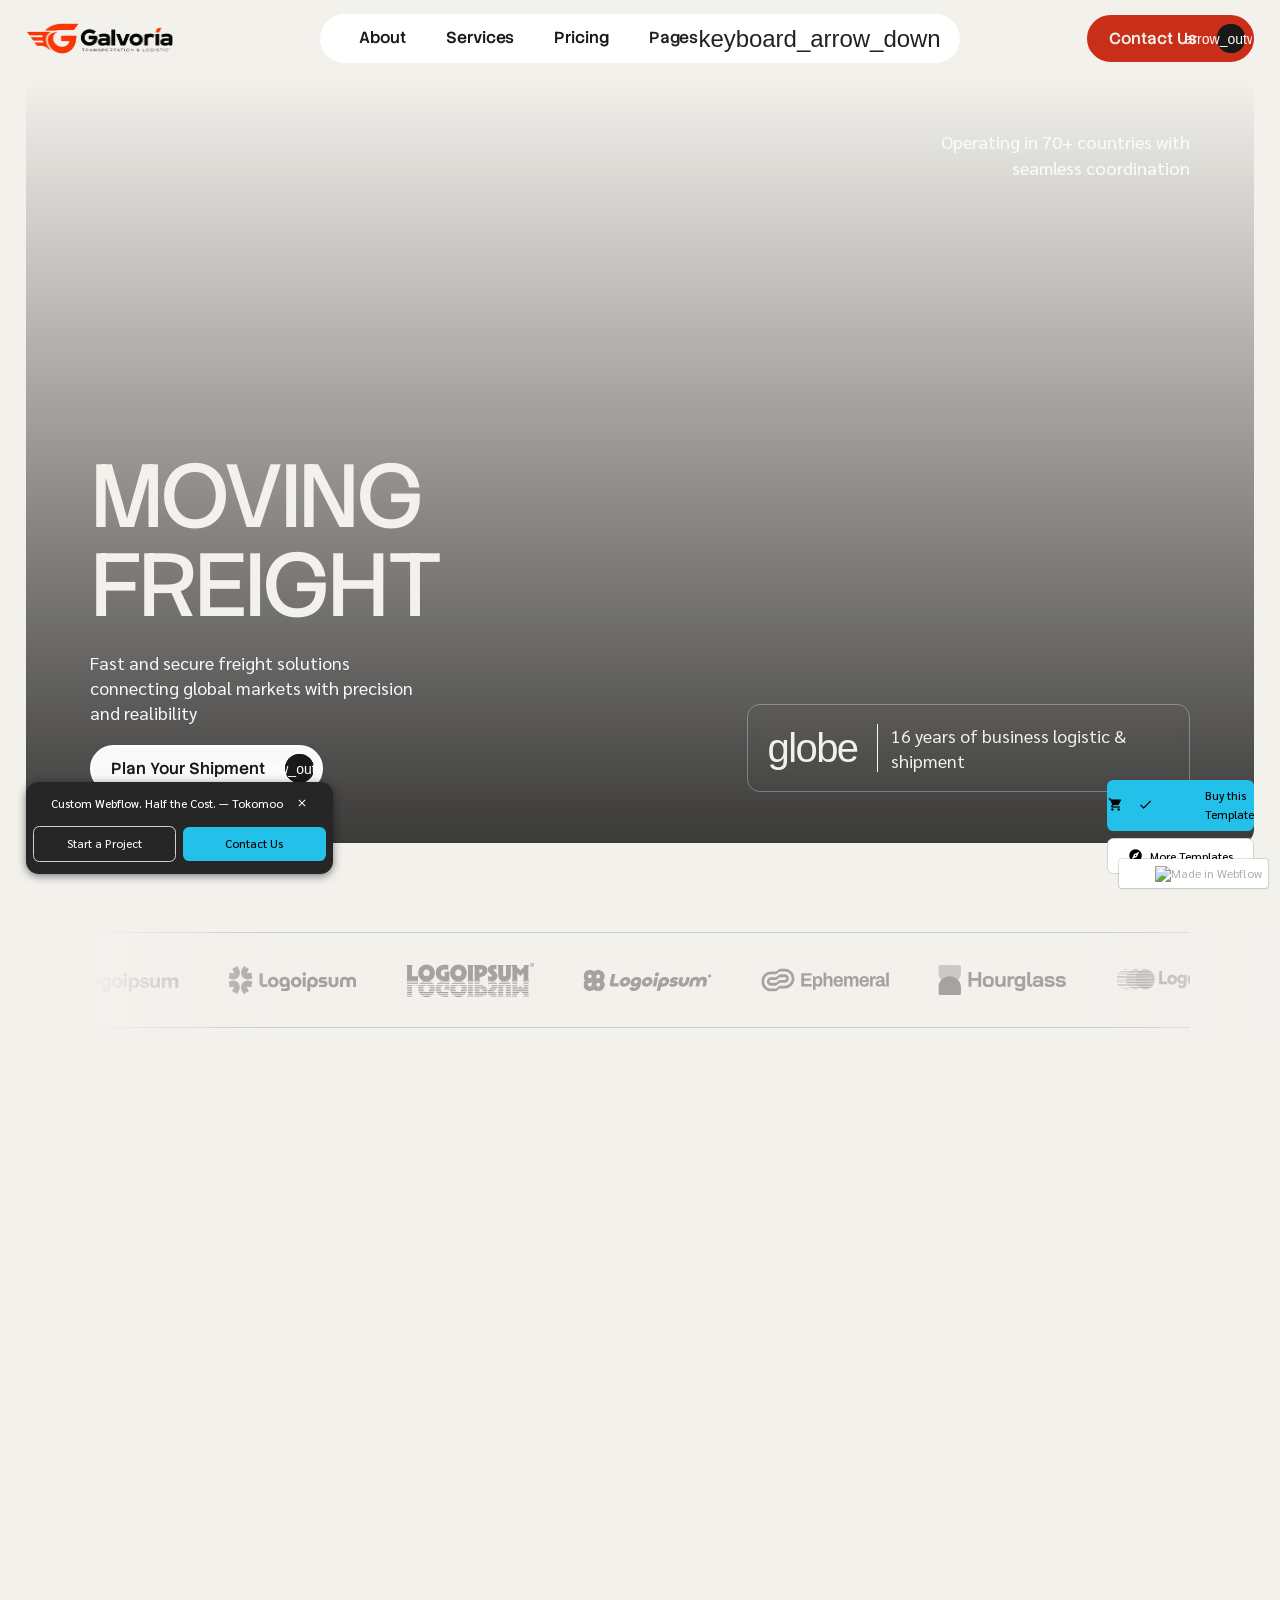
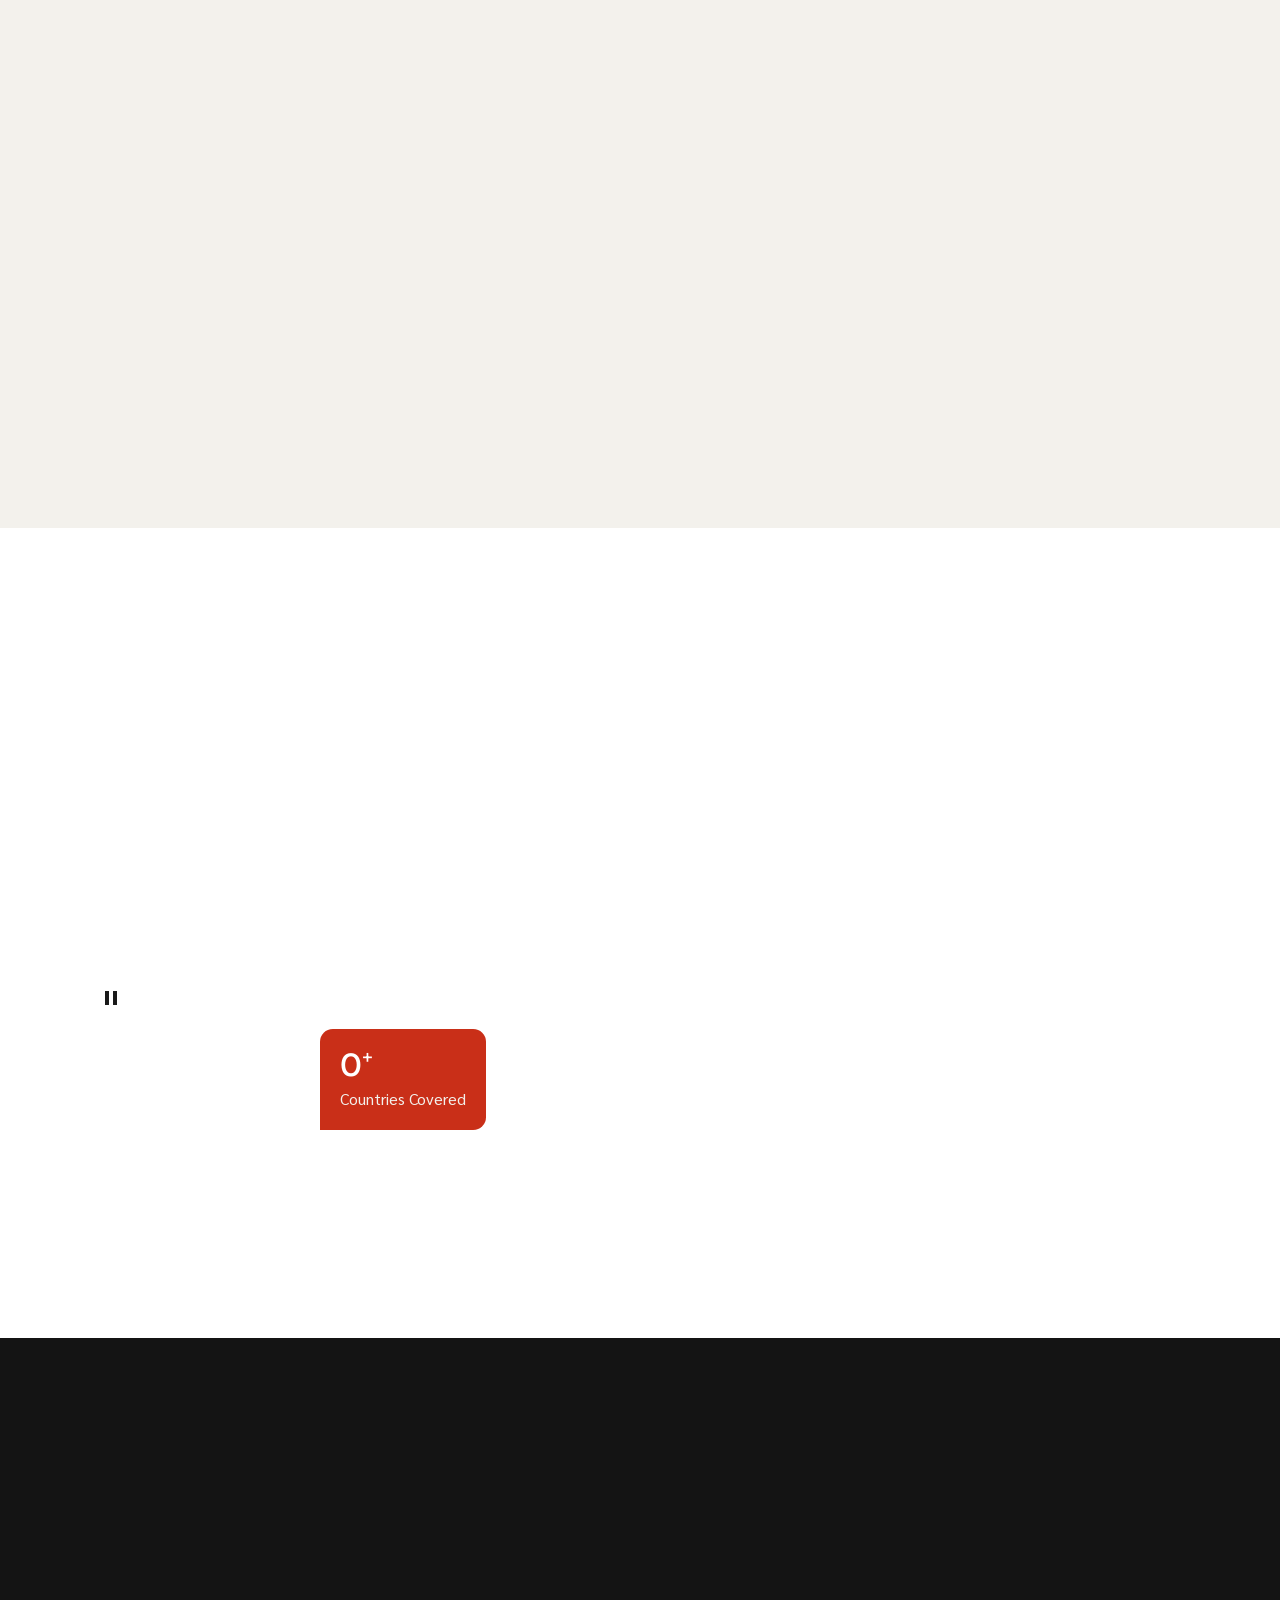
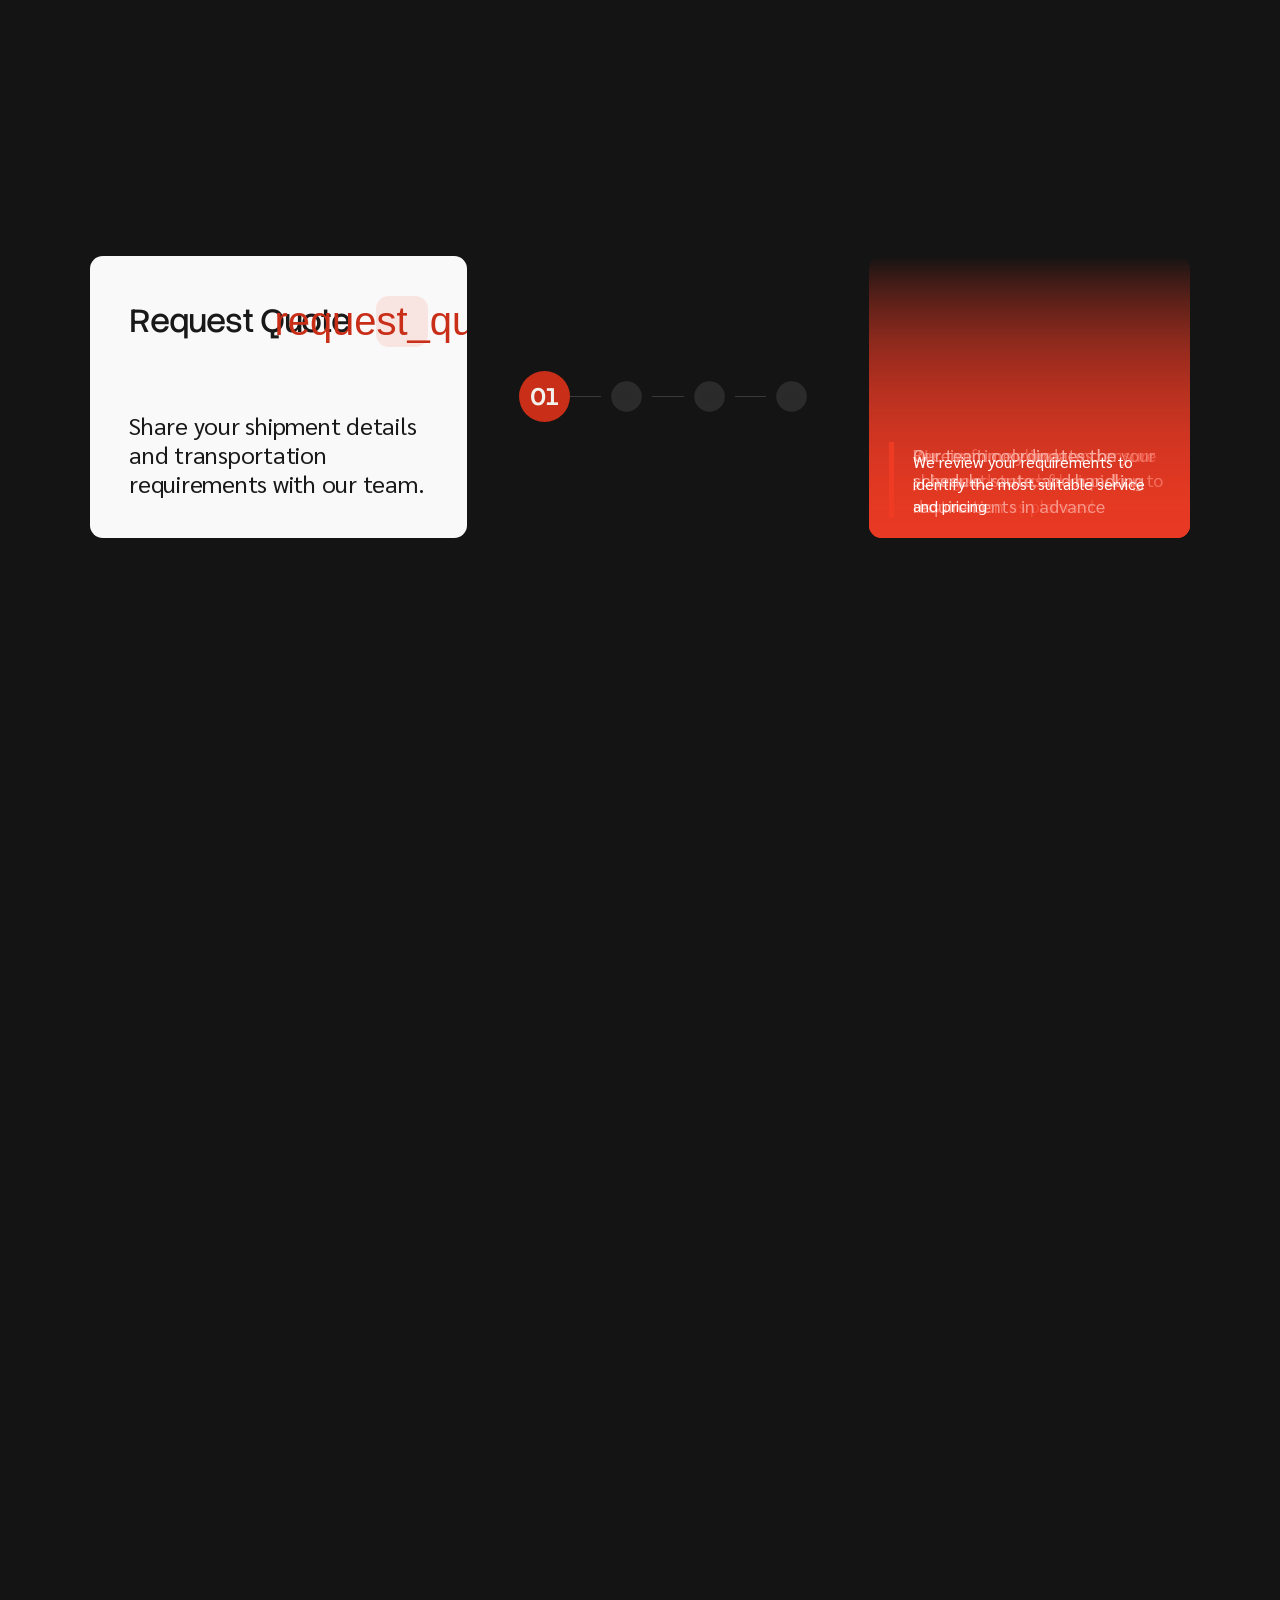
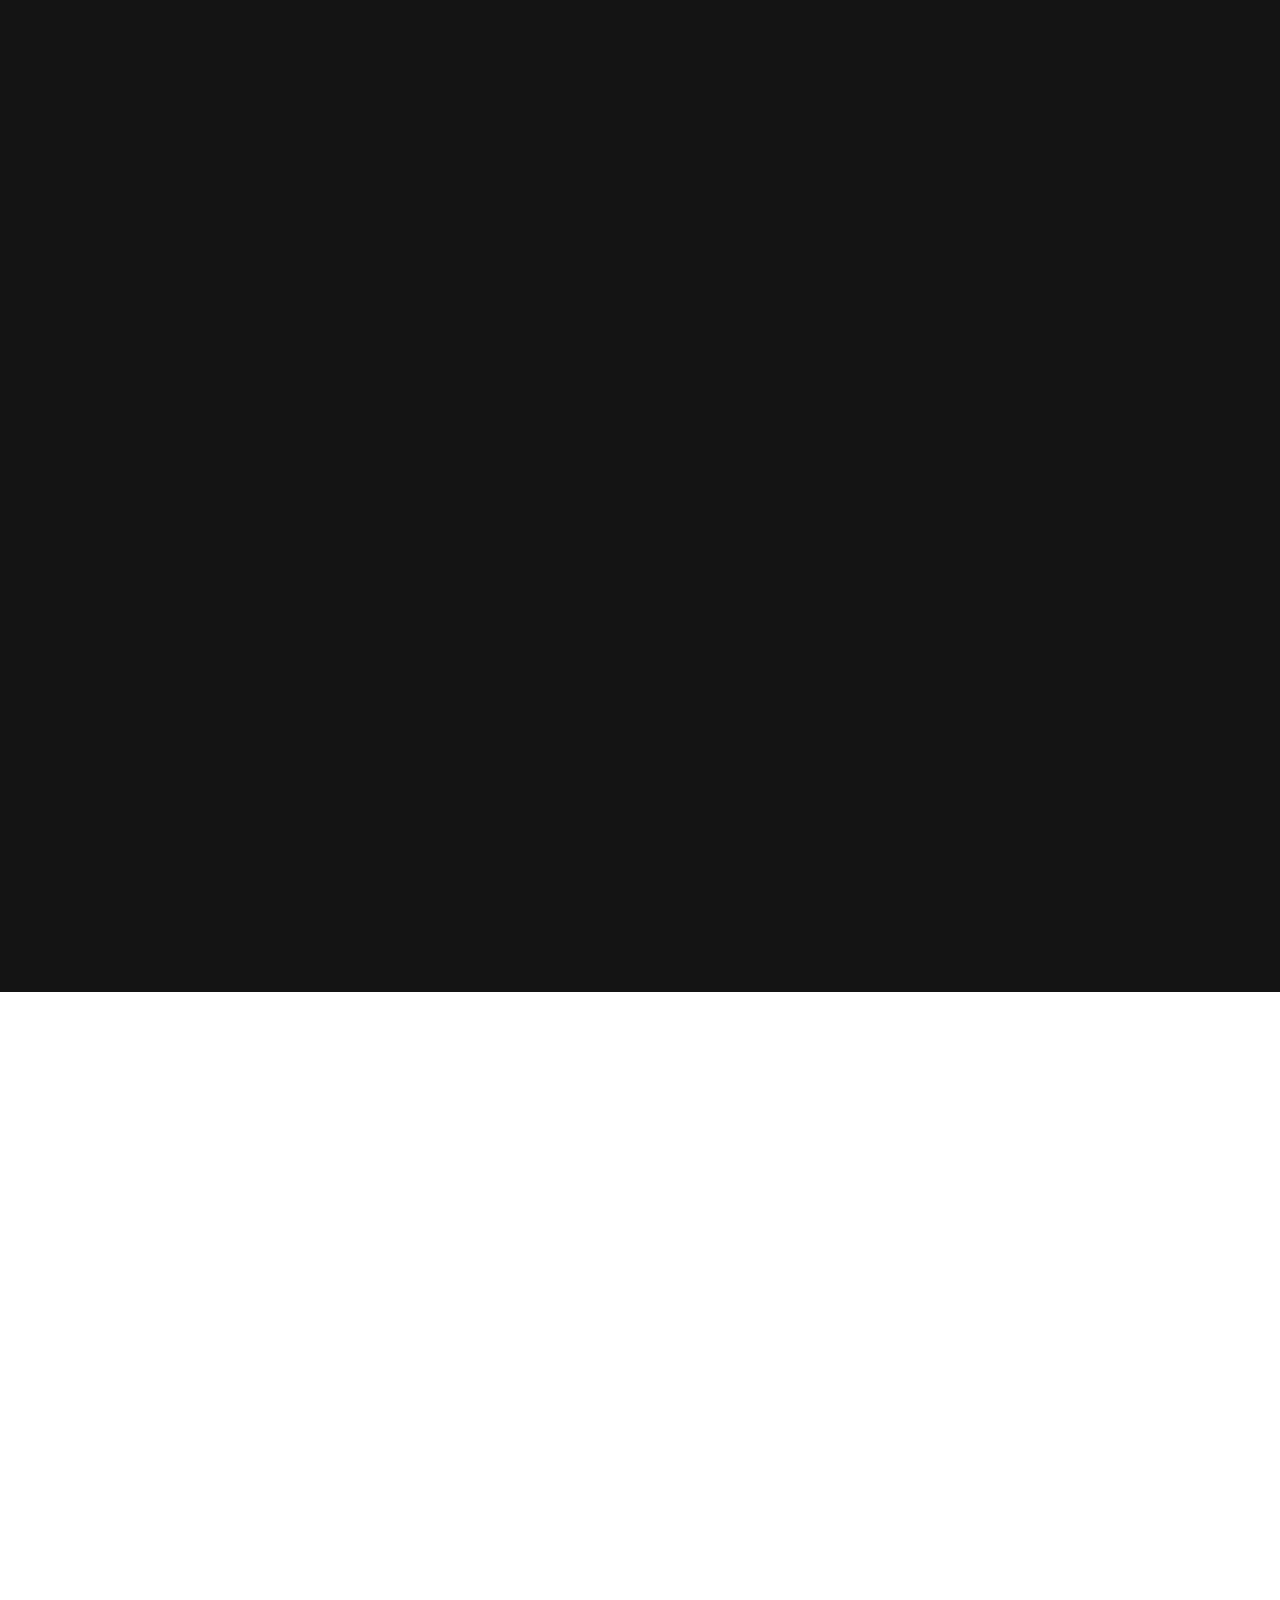
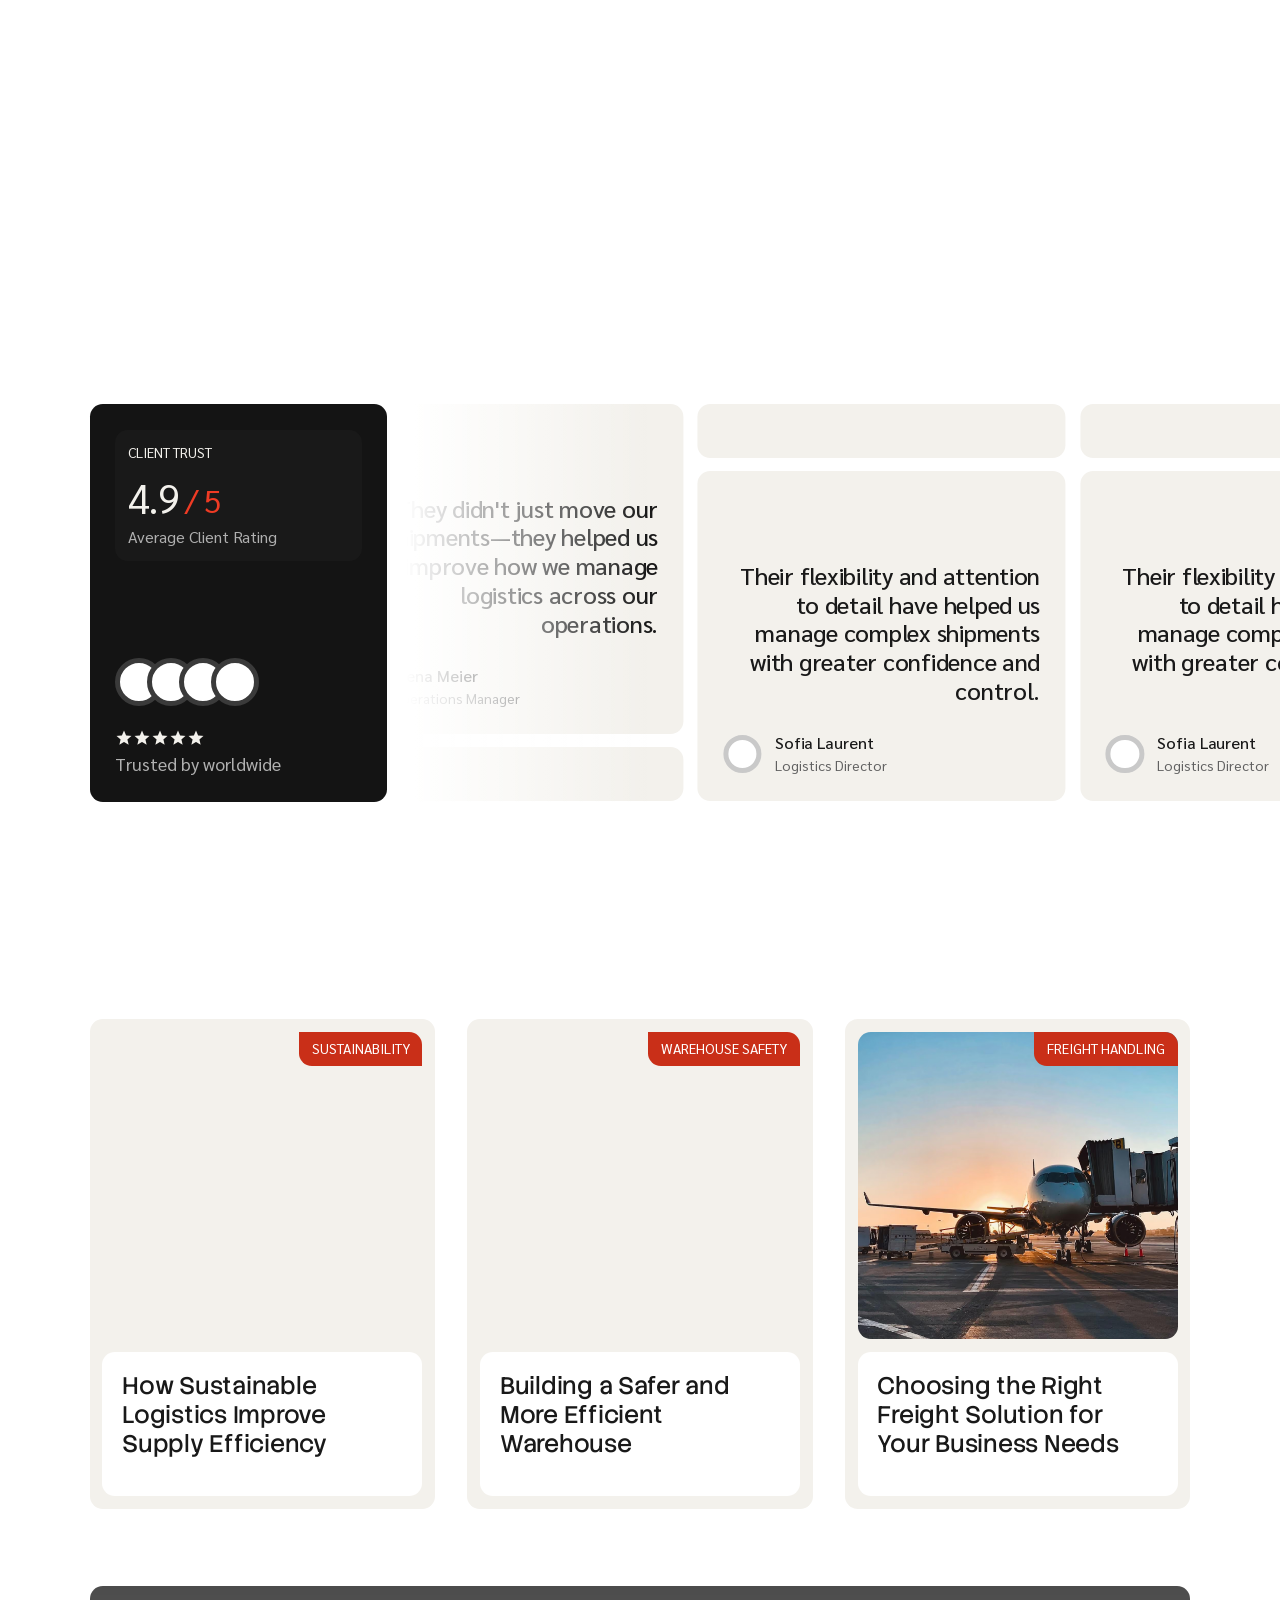
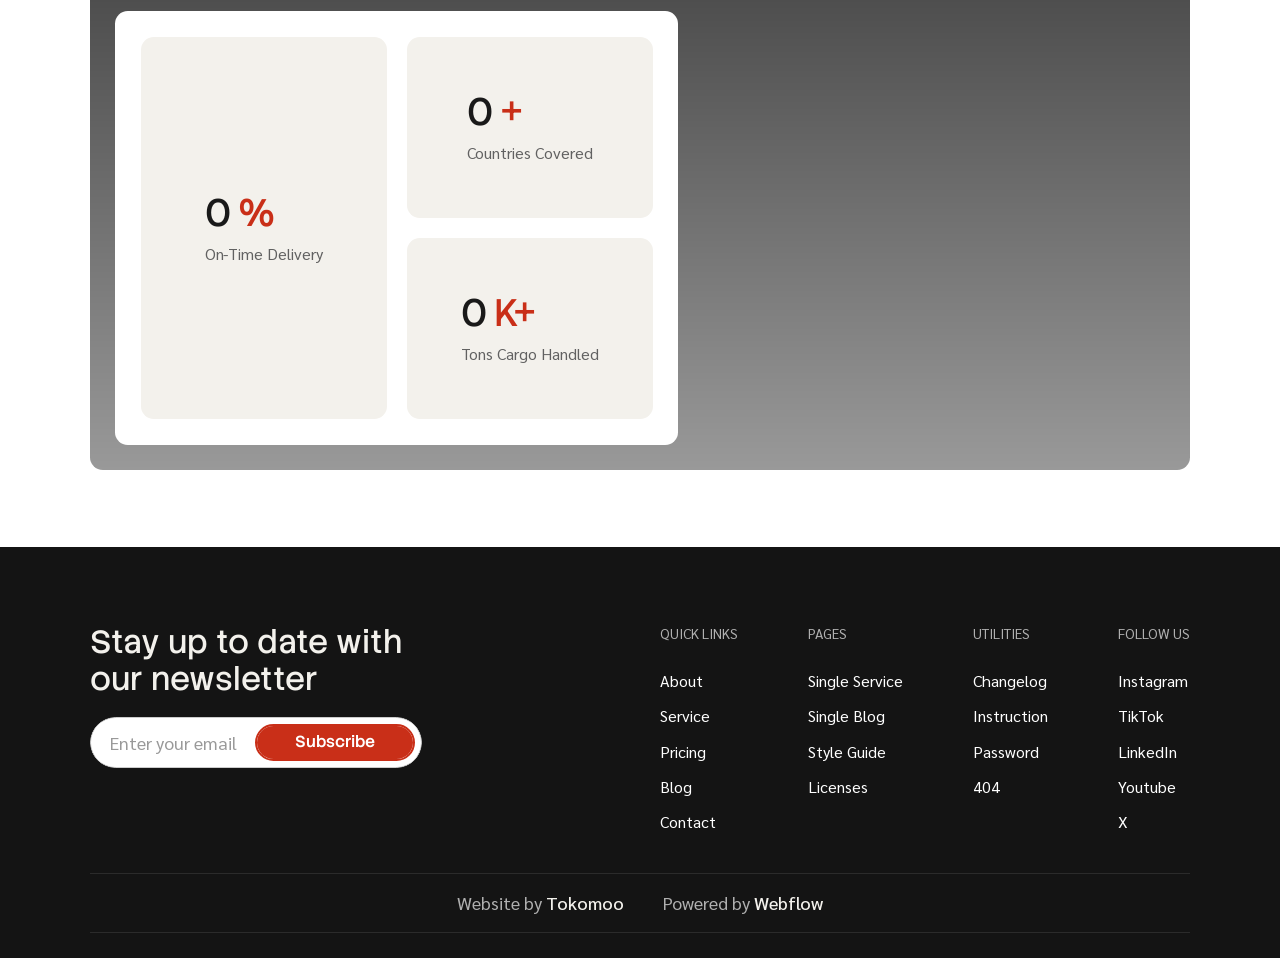
==== commit 94c329a7: "Add index.html rebranded as ALT Distribution with fixed asset paths" ====
--- a/index.html
+++ b/index.html
@@ -1,558 +1,1430 @@
-<!doctype html>
-<html lang="en">
-<head>
-<meta charset="utf-8">
-<meta name="viewport" content="width=device-width, initial-scale=1">
-<title>ALT Distribution | Smart Solutions for Global Transport</title>
-<meta name="description" content="ALT Distribution: technology-driven logistics. Warehousing and distribution, freight forwarding, e-commerce logistics and supply chain management. Head office in Lagos, Nigeria, with offices in Canada and the US.">
-<link rel="icon" href="logo.svg" type="image/svg+xml">
-<link rel="preconnect" href="https://fonts.googleapis.com">
-<link rel="preconnect" href="https://fonts.gstatic.com" crossorigin>
-<link href="https://fonts.googleapis.com/css2?family=Manrope:wght@400;500;600;700;800&family=Poppins:wght@500;600;700&display=swap" rel="stylesheet">
-<style>
-:root{
-  --navy:#00308A; --navy-900:#061B4A; --navy-950:#030F2C;
-  --red:#D43838; --cream:#FAF9F5; --sand:#F1EFE7;
-  --ink:#0B1220; --muted:#5B6476; --line:#E3E0D6; --white:#fff;
-  --radius:20px; --max:1200px;
-  --ease:cubic-bezier(.2,.7,.2,1);
-}
-*{box-sizing:border-box;margin:0;padding:0}
-html{scroll-behavior:smooth}
-html,body{overflow-x:clip}
-body{font-family:Manrope,system-ui,sans-serif;color:var(--ink);background:var(--cream);line-height:1.6;-webkit-font-smoothing:antialiased;overflow-x:hidden}
-h1,h2,h3,.display{font-family:Poppins,Manrope,sans-serif;line-height:1.1;letter-spacing:-.02em}
-a{color:inherit;text-decoration:none}
-img,svg{display:block;max-width:100%}
-.wrap{width:100%;max-width:var(--max);margin:0 auto;padding:0 24px}
-section{padding:110px 0}
-.eyebrow{display:inline-flex;align-items:center;gap:10px;font-size:13px;font-weight:700;letter-spacing:.14em;text-transform:uppercase;color:var(--navy)}
-.eyebrow::before{content:"";width:22px;height:2px;background:var(--red)}
-.eyebrow.light{color:#cfd8ef}
-.h2{font-size:clamp(32px,4.6vw,54px);font-weight:600;margin-top:16px}
-.lead{color:var(--muted);font-size:18px;max-width:560px}
-.btn{display:inline-flex;align-items:center;gap:10px;padding:14px 22px;border-radius:999px;font-weight:700;font-size:15px;transition:transform .3s var(--ease),background .3s,color .3s,box-shadow .3s;border:0;cursor:pointer;font-family:inherit}
-.btn .arr{width:30px;height:30px;border-radius:50%;display:grid;place-items:center;background:rgba(255,255,255,.18);transition:transform .35s var(--ease)}
-.btn:hover .arr{transform:rotate(45deg)}
-.btn-primary{background:var(--navy);color:#fff}
-.btn-primary:hover{background:var(--navy-900);box-shadow:0 12px 30px -10px rgba(0,48,138,.6)}
-.btn-red{background:var(--red);color:#fff}
-.btn-red:hover{background:#b92c2c}
-.btn-ghost{background:transparent;color:var(--ink);border:1.5px solid var(--line)}
-.btn-ghost .arr{background:var(--sand)}
-.btn-ghost:hover{border-color:var(--ink)}
-.btn-light{background:#fff;color:var(--navy)}
-.btn-light .arr{background:var(--sand)}
-
-/* nav */
-.nav{position:fixed;inset:0 0 auto;z-index:50;transition:background .35s,box-shadow .35s,padding .35s;padding:18px 0}
-.nav.scrolled{background:rgba(250,249,245,.88);backdrop-filter:blur(14px);-webkit-backdrop-filter:blur(14px);box-shadow:0 1px 0 var(--line);padding:10px 0}
-.nav .wrap{display:flex;align-items:center;justify-content:space-between;gap:24px}
-.brand{display:flex;align-items:center;gap:10px}
-.brand img{height:42px;width:auto}
-.links{display:flex;gap:6px;align-items:center;background:rgba(255,255,255,.7);border:1px solid var(--line);border-radius:999px;padding:6px}
-.links a{padding:8px 16px;border-radius:999px;font-weight:600;font-size:14px;color:var(--muted);transition:background .25s,color .25s}
-.links a:hover,.links a.active{background:var(--navy);color:#fff}
-.burger{display:none;width:44px;height:44px;border-radius:50%;border:1px solid var(--line);background:#fff;cursor:pointer;position:relative}
-.burger span{position:absolute;left:13px;right:13px;height:2px;background:var(--ink);transition:transform .3s,opacity .3s}
-.burger span:nth-child(1){top:16px}.burger span:nth-child(2){top:21px}.burger span:nth-child(3){top:26px}
-.nav.open .burger span:nth-child(1){transform:translateY(5px) rotate(45deg)}
-.nav.open .burger span:nth-child(2){opacity:0}
-.nav.open .burger span:nth-child(3){transform:translateY(-5px) rotate(-45deg)}
-.mobile{display:none}
-
-/* hero */
-.hero{padding:150px 0 90px;position:relative;overflow:hidden}
-.hero-grid{display:grid;grid-template-columns:1.05fr .95fr;gap:56px;align-items:center}
-.pill{display:inline-flex;align-items:center;gap:10px;background:#fff;border:1px solid var(--line);padding:7px 14px 7px 8px;border-radius:999px;font-size:13px;font-weight:600;color:var(--muted)}
-.pill b{background:var(--red);color:#fff;font-size:11px;padding:4px 9px;border-radius:999px;letter-spacing:.08em}
-.hero h1{font-size:clamp(42px,6.4vw,80px);font-weight:700;margin:22px 0 22px}
-.hero h1 .accent{color:var(--navy);position:relative;white-space:nowrap}
-.hero h1 .accent svg{position:absolute;left:0;right:0;bottom:-6px;width:100%;height:14px}
-.hero h1 .accent path{stroke-dasharray:400;stroke-dashoffset:400;animation:draw 1.4s .6s var(--ease) forwards}
-@keyframes draw{to{stroke-dashoffset:0}}
-.hero .lead{margin-bottom:34px}
-.cta-row{display:flex;gap:14px;flex-wrap:wrap}
-.hero-meta{display:flex;gap:28px;margin-top:46px;padding-top:28px;border-top:1px solid var(--line);flex-wrap:wrap}
-.hero-meta div{font-size:14px;color:var(--muted)}
-.hero-meta strong{display:block;font-family:Poppins;font-size:26px;color:var(--ink)}
-
-.globe-card{position:relative;aspect-ratio:1/1.02;border-radius:32px;background:radial-gradient(120% 90% at 20% 0%,#0b3fa3 0%,var(--navy-900) 55%,var(--navy-950) 100%);overflow:hidden;box-shadow:0 40px 80px -40px rgba(3,15,44,.7)}
-.globe-card .grid-bg{position:absolute;inset:0;background-image:linear-gradient(rgba(255,255,255,.06) 1px,transparent 1px),linear-gradient(90deg,rgba(255,255,255,.06) 1px,transparent 1px);background-size:44px 44px;mask-image:radial-gradient(circle at 50% 45%,#000 30%,transparent 75%)}
-.globe-card svg.routes{position:absolute;inset:0;width:100%;height:100%}
-.route{fill:none;stroke:#fff;stroke-opacity:.85;stroke-width:1.6;stroke-dasharray:5 7;animation:dash 18s linear infinite}
-.route.r2{stroke:var(--red);stroke-opacity:1;animation-duration:12s}
-@keyframes dash{to{stroke-dashoffset:-600}}
-.city circle.core{fill:#fff}
-.city circle.ping{fill:none;stroke:#fff;stroke-width:1.5;transform-origin:center;transform-box:fill-box;animation:ping 2.6s ease-out infinite}
-.city.hq circle.core{fill:var(--red)}
-.city.hq circle.ping{stroke:var(--red)}
-@keyframes ping{0%{transform:scale(.6);opacity:1}100%{transform:scale(3.2);opacity:0}}
-.city text{fill:#fff;font:600 13px Manrope,sans-serif}
-.float{position:absolute;background:rgba(255,255,255,.96);color:var(--ink);border-radius:16px;padding:14px 16px;box-shadow:0 20px 40px -20px rgba(0,0,0,.5);display:flex;gap:12px;align-items:center;font-size:13px;animation:bob 6s ease-in-out infinite}
-.float strong{display:block;font-size:15px;font-family:Poppins}
-.float .ic{width:38px;height:38px;border-radius:12px;display:grid;place-items:center;background:var(--sand);color:var(--navy);flex:none}
-.float.f1{left:22px;bottom:24px}
-.float.f2{right:22px;top:24px;animation-delay:-3s}
-.float .bar{height:6px;border-radius:9px;background:var(--sand);margin-top:6px;overflow:hidden;width:130px}
-.float .bar i{display:block;height:100%;width:0;background:linear-gradient(90deg,var(--navy),var(--red));animation:load 4s var(--ease) infinite}
-@keyframes load{0%{width:8%}70%,100%{width:100%}}
-@keyframes bob{0%,100%{transform:translateY(0)}50%{transform:translateY(-10px)}}
-
-/* marquee */
-.ticker{background:var(--navy);color:#fff;overflow:hidden;padding:20px 0;transform:rotate(-1.2deg);margin:0 -20px;box-shadow:0 20px 40px -30px rgba(0,48,138,.8)}
-.ticker-track{display:flex;gap:48px;width:max-content;animation:marquee 30s linear infinite}
-.ticker:hover .ticker-track{animation-play-state:paused}
-.ticker span{font-family:Poppins;font-weight:600;font-size:22px;display:flex;align-items:center;gap:48px;white-space:nowrap}
-.ticker span::after{content:"";width:10px;height:10px;background:var(--red);transform:rotate(45deg)}
-@keyframes marquee{to{transform:translateX(-50%)}}
-
-/* difference */
-.split{display:grid;grid-template-columns:1fr 1.25fr;gap:64px;align-items:end;margin-bottom:56px}
-.features{display:grid;grid-template-columns:repeat(3,1fr);gap:20px}
-.feature{background:#fff;border:1px solid var(--line);border-radius:var(--radius);padding:32px;transition:transform .4s var(--ease),box-shadow .4s,border-color .4s;position:relative;overflow:hidden}
-.feature::after{content:"";position:absolute;left:0;bottom:0;height:3px;width:0;background:var(--red);transition:width .5s var(--ease)}
-.feature:hover{transform:translateY(-6px);box-shadow:0 30px 50px -30px rgba(0,48,138,.35);border-color:transparent}
-.feature:hover::after{width:100%}
-.feature .ic{width:56px;height:56px;border-radius:16px;background:var(--navy);color:#fff;display:grid;place-items:center;margin-bottom:26px;transition:transform .5s var(--ease)}
-.feature:hover .ic{transform:rotate(-8deg) scale(1.06)}
-.feature h3{font-size:21px;font-weight:600;margin-bottom:10px}
-.feature p{color:var(--muted);font-size:15px}
-
-/* services */
-.services{background:var(--navy-950);color:#fff;border-radius:40px 40px 0 0;position:relative}
-.services .lead{color:#aeb9d6}
-.svc-head{display:flex;justify-content:space-between;align-items:end;gap:32px;flex-wrap:wrap;margin-bottom:48px}
-.svc-list{border-top:1px solid rgba(255,255,255,.12)}
-.svc{border-bottom:1px solid rgba(255,255,255,.12);cursor:pointer}
-.svc-row{display:grid;grid-template-columns:70px 1fr auto;gap:24px;align-items:center;padding:30px 0}
-.svc-num{font-family:Poppins;color:#7f8db3;font-size:15px}
-.svc h3{font-size:clamp(24px,3.2vw,38px);font-weight:600;transition:color .3s,transform .4s var(--ease)}
-.svc:hover h3,.svc.open h3{color:#fff;transform:translateX(8px)}
-.svc .tog{width:52px;height:52px;border-radius:50%;border:1px solid rgba(255,255,255,.25);display:grid;place-items:center;transition:background .3s,transform .45s var(--ease),border-color .3s}
-.svc:hover .tog{border-color:#fff}
-.svc.open .tog{background:var(--red);border-color:var(--red);transform:rotate(45deg)}
-.svc-body{display:grid;grid-template-rows:0fr;transition:grid-template-rows .5s var(--ease)}
-.svc.open .svc-body{grid-template-rows:1fr}
-.svc-body>div{overflow:hidden}
-.svc-inner{display:grid;grid-template-columns:70px 1fr 1fr;gap:24px;padding-bottom:34px}
-.svc-inner p{color:#c0c9e1;font-size:16px}
-.svc-inner ul{list-style:none;display:grid;gap:10px}
-.svc-inner li{display:flex;gap:10px;align-items:center;color:#e5eaf6;font-size:15px}
-.svc-inner li::before{content:"";width:8px;height:8px;background:var(--red);transform:rotate(45deg);flex:none}
-
-/* network */
-.network{background:var(--sand)}
-.offices{display:grid;grid-template-columns:repeat(3,1fr);gap:20px;margin-top:56px}
-.office{background:#fff;border-radius:var(--radius);padding:30px;border:1px solid var(--line);position:relative;overflow:hidden;transition:transform .4s var(--ease)}
-.office:hover{transform:translateY(-6px)}
-.office .tag{font-size:12px;font-weight:700;letter-spacing:.12em;text-transform:uppercase;color:var(--muted)}
-.office h3{font-size:26px;margin:10px 0 12px}
-.office p{color:var(--muted);font-size:15px;min-height:48px}
-.office .flag{position:absolute;right:-30px;top:-30px;width:120px;height:120px;border-radius:50%;opacity:.12}
-.office.hq{background:var(--navy);color:#fff;border-color:var(--navy)}
-.office.hq .tag,.office.hq p{color:#c6d1ee}
-.office.hq .badge{display:inline-block;background:var(--red);color:#fff;font-size:11px;font-weight:700;padding:4px 10px;border-radius:999px;margin-left:8px;letter-spacing:.08em;vertical-align:middle}
-
-/* process */
-.process-grid{display:grid;grid-template-columns:.9fr 1.1fr;gap:64px;align-items:start;margin-top:56px}
-.steps{display:grid;gap:12px}
-.step{display:flex;gap:18px;align-items:center;padding:20px 22px;border-radius:18px;border:1px solid var(--line);background:#fff;cursor:pointer;transition:background .35s,color .35s,border-color .35s;position:relative;overflow:hidden;text-align:left;font:inherit;color:inherit;width:100%}
-.step .n{font-family:Poppins;font-weight:600;width:44px;height:44px;flex:none;border-radius:12px;display:grid;place-items:center;background:var(--sand);color:var(--navy);transition:background .35s,color .35s}
-.step h4{font-size:18px;font-family:Poppins;font-weight:600}
-.step small{color:var(--muted);font-size:14px;display:block}
-.step .prog{position:absolute;left:0;bottom:0;height:3px;width:0;background:var(--red)}
-.step.active{background:var(--navy);color:#fff;border-color:var(--navy)}
-.step.active small{color:#c6d1ee}
-.step.active .n{background:#fff}
-.step.active .prog{animation:prog 5s linear forwards}
-@keyframes prog{to{width:100%}}
-.stage{position:relative;border-radius:28px;background:#fff;border:1px solid var(--line);min-height:400px;padding:44px;overflow:hidden}
-.panel{position:absolute;inset:44px;opacity:0;transform:translateY(16px);transition:opacity .5s,transform .6s var(--ease);pointer-events:none}
-.panel.active{opacity:1;transform:none;pointer-events:auto;position:relative;inset:auto}
-.panel .big{font-family:Poppins;font-size:110px;line-height:1;font-weight:700;color:transparent;-webkit-text-stroke:1.5px var(--navy);opacity:.25}
-.panel h3{font-size:30px;margin:14px 0 14px}
-.panel p{color:var(--muted);font-size:17px;max-width:460px}
-.panel .chips{display:flex;flex-wrap:wrap;gap:8px;margin-top:26px}
-.panel .chips span{background:var(--sand);padding:8px 14px;border-radius:999px;font-size:13px;font-weight:600}
-
-/* stats */
-.stats{display:grid;grid-template-columns:repeat(4,1fr);border-top:1px solid var(--line);border-bottom:1px solid var(--line)}
-.stat{padding:44px 24px;text-align:center;border-right:1px solid var(--line)}
-.stat:last-child{border-right:0}
-.stat .v{font-family:Poppins;font-weight:700;font-size:clamp(40px,5vw,64px);color:var(--navy);line-height:1}
-.stat .v sup{color:var(--red);font-size:.5em}
-.stat p{color:var(--muted);margin-top:10px;font-weight:600;font-size:14px}
-
-/* cta */
-.cta{padding:0 0 110px}
-.cta-box{border-radius:36px;background:var(--navy);color:#fff;padding:80px 64px;position:relative;overflow:hidden;display:grid;grid-template-columns:1.3fr 1fr;gap:40px;align-items:center}
-.cta-box::before{content:"";position:absolute;width:520px;height:520px;border-radius:50%;right:-140px;top:-200px;border:70px solid rgba(255,255,255,.05)}
-.cta-box::after{content:"";position:absolute;width:260px;height:260px;border-radius:50%;right:120px;bottom:-160px;background:var(--red);opacity:.9;filter:blur(2px)}
-.cta-box h2{font-size:clamp(32px,4.4vw,54px);font-weight:600;position:relative;z-index:1}
-.cta-box p{color:#c6d1ee;margin-top:16px;position:relative;z-index:1;max-width:480px}
-.cta-box .cta-row{position:relative;z-index:1;justify-content:flex-end}
-
-/* footer */
-footer{overflow:hidden;background:var(--navy-950);color:#c6d1ee;padding:80px 0 30px}
-.foot{display:grid;grid-template-columns:1.4fr 1fr 1fr 1fr;gap:40px}
-.foot .logo-chip{background:#fff;display:inline-block;padding:12px 16px;border-radius:14px;margin-bottom:20px}
-.foot .logo-chip img{height:40px}
-.foot h5{color:#fff;font-size:13px;letter-spacing:.14em;text-transform:uppercase;margin-bottom:18px}
-.foot ul{list-style:none;display:grid;gap:10px;font-size:15px}
-.foot a:hover{color:#fff}
-.socials{display:flex;gap:10px;margin-top:20px}
-.socials a{width:40px;height:40px;border-radius:50%;border:1px solid rgba(255,255,255,.2);display:grid;place-items:center;transition:background .3s,border-color .3s}
-.socials a:hover{background:var(--red);border-color:var(--red)}
-.foot-bottom{border-top:1px solid rgba(255,255,255,.12);margin-top:60px;padding-top:24px;display:flex;justify-content:space-between;gap:20px;flex-wrap:wrap;font-size:14px}
-.big-word{font-family:Poppins;font-weight:700;font-size:clamp(40px,10.5vw,150px);line-height:.9;letter-spacing:-.04em;color:transparent;-webkit-text-stroke:1px rgba(255,255,255,.16);margin-top:50px;white-space:nowrap;text-align:center}
-
-/* reveal */
-.reveal{opacity:0;transform:translateY(28px);transition:opacity .9s var(--ease),transform .9s var(--ease)}
-.reveal.in{opacity:1;transform:none}
-.reveal.d1{transition-delay:.1s}.reveal.d2{transition-delay:.2s}.reveal.d3{transition-delay:.3s}
-
-@media (max-width:980px){
-  section{padding:80px 0}
-  .links,.nav .btn{display:none}
-  .burger{display:block}
-  .mobile{display:block;position:fixed;inset:70px 16px auto;background:#fff;border:1px solid var(--line);border-radius:20px;padding:12px;box-shadow:0 30px 60px -30px rgba(0,0,0,.35);opacity:0;transform:translateY(-10px);pointer-events:none;transition:opacity .3s,transform .3s}
-  .nav.open .mobile{opacity:1;transform:none;pointer-events:auto}
-  .mobile a{display:block;padding:14px 16px;border-radius:12px;font-weight:600}
-  .mobile a:hover{background:var(--sand)}
-  .hero{padding-top:120px}
-  .hero-grid,.split,.process-grid,.cta-box{grid-template-columns:1fr}
-  .features,.offices{grid-template-columns:1fr}
-  .stats{grid-template-columns:1fr 1fr}
-  .stat:nth-child(2){border-right:0}
-  .stat:nth-child(-n+2){border-bottom:1px solid var(--line)}
-  .svc-inner{grid-template-columns:1fr}
-  .svc-inner>span{display:none}
-  .svc-row{grid-template-columns:44px 1fr auto;gap:14px}
-  .foot{grid-template-columns:1fr 1fr}
-  .cta-box{padding:56px 28px}
-  .cta-box .cta-row{justify-content:flex-start}
-  .stage{padding:30px;min-height:0}
-}
-@media (max-width:560px){
-  .wrap{padding:0 16px}
-  .foot{grid-template-columns:1fr}
-  .float.f2{display:none}
-  .hero-meta{gap:20px}
-}
-@media (prefers-reduced-motion:reduce){
-  *,*::before,*::after{animation:none!important;transition:none!important}
-  .reveal{opacity:1;transform:none}
-}
-</style>
-</head>
-<body>
-
-<header class="nav" id="nav">
-  <div class="wrap">
-    <a href="#top" class="brand" aria-label="ALT Distribution home"><img src="logo.svg" alt="ALT Distribution"></a>
-    <nav class="links" aria-label="Primary">
-      <a href="#top" class="active">Home</a>
-      <a href="#about">About</a>
-      <a href="#services">Services</a>
-      <a href="#network">Network</a>
-      <a href="#process">Process</a>
-    </nav>
-    <a href="#contact" class="btn btn-primary">Contact Us <span class="arr"><svg width="14" height="14" viewBox="0 0 24 24" fill="none" stroke="currentColor" stroke-width="2.5"><path d="M7 17 17 7M8 7h9v9"/></svg></span></a>
-    <button class="burger" id="burger" aria-label="Open menu" aria-expanded="false"><span></span><span></span><span></span></button>
-    <div class="mobile" id="mobile">
-      <a href="#top">Home</a><a href="#about">About</a><a href="#services">Services</a><a href="#network">Network</a><a href="#process">Process</a><a href="#contact">Contact Us</a>
-    </div>
-  </div>
-</header>
-
-<main id="top">
-<!-- HERO -->
-<section class="hero">
-  <div class="wrap hero-grid">
-    <div>
-      <span class="pill reveal"><b>ALT</b> Lagos · Canada · United States</span>
-      <h1 class="reveal d1">Smart solutions for <span class="accent">global
-        <svg viewBox="0 0 300 14" preserveAspectRatio="none" aria-hidden="true"><path d="M2 10 C 80 2, 200 2, 298 8" stroke="#D43838" stroke-width="5" fill="none" stroke-linecap="round"/></svg></span> transport</h1>
-      <p class="lead reveal d2">We provide innovative, technology-driven logistics services that ensure timely, secure and efficient delivery across borders.</p>
-      <div class="cta-row reveal d3">
-        <a href="#contact" class="btn btn-primary">Contact Us <span class="arr"><svg width="14" height="14" viewBox="0 0 24 24" fill="none" stroke="currentColor" stroke-width="2.5"><path d="M7 17 17 7M8 7h9v9"/></svg></span></a>
-        <a href="#services" class="btn btn-ghost">Explore services <span class="arr"><svg width="14" height="14" viewBox="0 0 24 24" fill="none" stroke="currentColor" stroke-width="2.5"><path d="M12 5v14M5 12l7 7 7-7"/></svg></span></a>
-      </div>
-      <div class="hero-meta reveal d3">
-        <div><strong>3</strong>Offices</div>
-        <div><strong>2</strong>Continents</div>
-        <div><strong>4</strong>Core services</div>
-      </div>
-    </div>
-
-    <div class="globe-card reveal d2" aria-hidden="true">
-      <div class="grid-bg"></div>
-      <svg class="routes" viewBox="0 0 500 510">
-        <g opacity=".22" fill="none" stroke="#fff">
-          <circle cx="250" cy="255" r="190"/><ellipse cx="250" cy="255" rx="190" ry="70"/><ellipse cx="250" cy="255" rx="190" ry="140"/>
-          <ellipse cx="250" cy="255" rx="70" ry="190"/><ellipse cx="250" cy="255" rx="135" ry="190"/><line x1="60" y1="255" x2="440" y2="255"/><line x1="250" y1="65" x2="250" y2="445"/>
-        </g>
-        <path class="route r2" d="M330 330 C 300 180, 200 150, 150 175"/>
-        <path class="route r2" d="M330 330 C 290 260, 210 250, 170 245"/>
-        <path class="route" d="M150 175 C 155 200, 160 220, 170 245"/>
-        <g class="city hq"><circle class="ping" cx="330" cy="330" r="7"/><circle class="core" cx="330" cy="330" r="6"/><text x="344" y="335">Lagos · HQ</text></g>
-        <g class="city"><circle class="ping" cx="150" cy="175" r="6"/><circle class="core" cx="150" cy="175" r="5"/><text x="70" y="160">Canada</text></g>
-        <g class="city"><circle class="ping" cx="170" cy="245" r="6"/><circle class="core" cx="170" cy="245" r="5"/><text x="70" y="268">United States</text></g>
-      </svg>
-      <div class="float f1">
-        <span class="ic"><svg width="20" height="20" viewBox="0 0 24 24" fill="none" stroke="currentColor" stroke-width="2"><path d="M21 8 12 3 3 8v8l9 5 9-5z"/><path d="m3 8 9 5 9-5M12 13v8"/></svg></span>
-        <div><strong>Shipment in transit</strong>Lagos → Toronto<div class="bar"><i></i></div></div>
-      </div>
-      <div class="float f2">
-        <span class="ic"><svg width="20" height="20" viewBox="0 0 24 24" fill="none" stroke="currentColor" stroke-width="2"><path d="M12 22s8-4 8-10V5l-8-3-8 3v7c0 6 8 10 8 10z"/><path d="m9 12 2 2 4-4"/></svg></span>
-        <div><strong>Secure delivery</strong>Tracked end to end</div>
-      </div>
-    </div>
-  </div>
-</section>
-
-<div class="ticker" aria-hidden="true">
-  <div class="ticker-track">
-    <span>Warehousing &amp; Distribution</span><span>Freight Forwarding</span><span>E-commerce Logistics</span><span>Supply Chain Management</span>
-    <span>Warehousing &amp; Distribution</span><span>Freight Forwarding</span><span>E-commerce Logistics</span><span>Supply Chain Management</span>
-  </div>
-</div>
-
-<!-- ABOUT / DIFFERENCE -->
-<section id="about">
-  <div class="wrap">
-    <div class="split">
-      <div class="reveal">
-        <span class="eyebrow">The ALT difference</span>
-        <h2 class="h2">Technology-driven logistics, built for cross-border trade</h2>
-      </div>
-      <p class="lead reveal d1">Headquartered in Lagos, Nigeria, with offices in Canada and the United States, ALT Distribution connects businesses to markets with logistics that are timely, secure and efficient from first mile to last.</p>
-    </div>
-    <div class="features">
-      <article class="feature reveal">
-        <div class="ic"><svg width="26" height="26" viewBox="0 0 24 24" fill="none" stroke="currentColor" stroke-width="2"><rect x="3" y="4" width="18" height="12" rx="2"/><path d="M8 20h8M12 16v4M7 12l3-3 2 2 4-4"/></svg></div>
-        <h3>Technology-driven</h3>
-        <p>Digital workflows and shipment visibility keep you informed at every stage, not just at pickup and delivery.</p>
-      </article>
-      <article class="feature reveal d1">
-        <div class="ic"><svg width="26" height="26" viewBox="0 0 24 24" fill="none" stroke="currentColor" stroke-width="2"><circle cx="12" cy="12" r="9"/><path d="M12 7v5l3 2"/></svg></div>
-        <h3>Timely</h3>
-        <p>Planned routes and coordinated handovers between our offices keep goods moving on schedule across borders.</p>
-      </article>
-      <article class="feature reveal d2">
-        <div class="ic"><svg width="26" height="26" viewBox="0 0 24 24" fill="none" stroke="currentColor" stroke-width="2"><path d="M12 22s8-4 8-10V5l-8-3-8 3v7c0 6 8 10 8 10z"/></svg></div>
-        <h3>Secure</h3>
-        <p>Careful handling, documentation and accountability for every consignment, from warehouse to doorstep.</p>
-      </article>
-    </div>
-  </div>
-</section>
-
-<!-- SERVICES -->
-<section class="services" id="services">
-  <div class="wrap">
-    <div class="svc-head">
-      <div class="reveal">
-        <span class="eyebrow light">Featured services</span>
-        <h2 class="h2">Expert distribution services</h2>
-      </div>
-      <p class="lead reveal d1">Four connected services that cover the full journey of your goods. Select a service to learn more.</p>
-    </div>
-    <div class="svc-list" id="svcList">
-      <div class="svc open reveal">
-        <div class="svc-row"><span class="svc-num">01</span><h3>Warehousing &amp; Distribution</h3><span class="tog"><svg width="18" height="18" viewBox="0 0 24 24" fill="none" stroke="currentColor" stroke-width="2.5"><path d="M12 5v14M5 12h14"/></svg></span></div>
-        <div class="svc-body"><div><div class="svc-inner"><span></span>
-          <p>Secure storage and organised distribution that keep your inventory ready to move. We receive, store and dispatch your goods so they reach customers and partners on time.</p>
-          <ul><li>Receiving and storage</li><li>Inventory handling</li><li>Order dispatch and delivery</li></ul>
-        </div></div></div>
-      </div>
-      <div class="svc reveal">
-        <div class="svc-row"><span class="svc-num">02</span><h3>Freight Forwarding</h3><span class="tog"><svg width="18" height="18" viewBox="0 0 24 24" fill="none" stroke="currentColor" stroke-width="2.5"><path d="M12 5v14M5 12h14"/></svg></span></div>
-        <div class="svc-body"><div><div class="svc-inner"><span></span>
-          <p>We arrange the movement of your cargo across borders, coordinating carriers, routes and paperwork between Nigeria, Canada and the United States.</p>
-          <ul><li>Air and ocean freight coordination</li><li>Shipping documentation</li><li>Cross-border handovers</li></ul>
-        </div></div></div>
-      </div>
-      <div class="svc reveal">
-        <div class="svc-row"><span class="svc-num">03</span><h3>E-commerce Logistics</h3><span class="tog"><svg width="18" height="18" viewBox="0 0 24 24" fill="none" stroke="currentColor" stroke-width="2.5"><path d="M12 5v14M5 12h14"/></svg></span></div>
-        <div class="svc-body"><div><div class="svc-inner"><span></span>
-          <p>Fulfilment built for online sellers: we help you store, pack and deliver orders reliably so your customers get what they bought, when they expect it.</p>
-          <ul><li>Order fulfilment</li><li>Last-mile delivery</li><li>Returns support</li></ul>
-        </div></div></div>
-      </div>
-      <div class="svc reveal">
-        <div class="svc-row"><span class="svc-num">04</span><h3>Supply Chain Management</h3><span class="tog"><svg width="18" height="18" viewBox="0 0 24 24" fill="none" stroke="currentColor" stroke-width="2.5"><path d="M12 5v14M5 12h14"/></svg></span></div>
-        <div class="svc-body"><div><div class="svc-inner"><span></span>
-          <p>End-to-end planning and coordination of your supply chain, linking sourcing, storage and delivery into one dependable flow.</p>
-          <ul><li>Planning and coordination</li><li>Supplier and carrier management</li><li>Visibility and reporting</li></ul>
-        </div></div></div>
-      </div>
-    </div>
-  </div>
-</section>
-
-<!-- NETWORK -->
-<section class="network" id="network">
-  <div class="wrap">
-    <div class="split">
-      <div class="reveal">
-        <span class="eyebrow">Our network</span>
-        <h2 class="h2">Rooted in Lagos, connected to North America</h2>
-      </div>
-      <p class="lead reveal d1">Our offices work as one team, so your shipment has people looking after it at both ends of the journey.</p>
-    </div>
-    <div class="offices">
-      <article class="office hq reveal">
-        <span class="tag">Head office</span>
-        <h3>Nigeria <span class="badge">HQ</span></h3>
-        <p>16 Babatunde Jose Street, Victoria Island, Lagos, Nigeria</p>
-      </article>
-      <article class="office reveal d1">
-        <span class="flag" style="background:var(--red)"></span>
-        <span class="tag">North America</span>
-        <h3>Canada</h3>
-        <p>Canada office</p>
-      </article>
-      <article class="office reveal d2">
-        <span class="flag" style="background:var(--navy)"></span>
-        <span class="tag">North America</span>
-        <h3>United States</h3>
-        <p>US office</p>
-      </article>
-    </div>
-  </div>
-</section>
-
-<!-- PROCESS -->
-<section id="process">
-  <div class="wrap">
-    <div class="reveal" style="text-align:center">
-      <span class="eyebrow">How it works</span>
-      <h2 class="h2">From enquiry to delivery</h2>
-    </div>
-    <div class="process-grid">
-      <div class="steps" id="steps">
-        <button class="step active" data-i="0"><span class="n">01</span><span><h4>Get in touch</h4><small>Tell us what you need to move</small></span><i class="prog"></i></button>
-        <button class="step" data-i="1"><span class="n">02</span><span><h4>Plan the route</h4><small>We design the right solution</small></span><i class="prog"></i></button>
-        <button class="step" data-i="2"><span class="n">03</span><span><h4>Move &amp; track</h4><small>Your goods are on their way</small></span><i class="prog"></i></button>
-        <button class="step" data-i="3"><span class="n">04</span><span><h4>Deliver</h4><small>Safe arrival, confirmed</small></span><i class="prog"></i></button>
-      </div>
-      <div class="stage reveal d1" id="stage">
-        <div class="panel active"><div class="big">01</div><h3>Get in touch</h3><p>Share your cargo details, origin, destination and timeline with our team in Lagos, Canada or the US.</p><div class="chips"><span>Cargo details</span><span>Destination</span><span>Timeline</span></div></div>
-        <div class="panel"><div class="big">02</div><h3>Plan the route</h3><p>We choose the right mix of warehousing, freight and delivery services, and prepare the documentation your shipment needs.</p><div class="chips"><span>Route planning</span><span>Documentation</span><span>Scheduling</span></div></div>
-        <div class="panel"><div class="big">03</div><h3>Move &amp; track</h3><p>Your goods are collected and moved through our network, with updates as they progress across borders.</p><div class="chips"><span>Pickup</span><span>Transit</span><span>Status updates</span></div></div>
-        <div class="panel"><div class="big">04</div><h3>Deliver</h3><p>Your shipment arrives safely and on time, and we confirm delivery so you know the job is done.</p><div class="chips"><span>Last mile</span><span>Proof of delivery</span><span>Follow-up</span></div></div>
-      </div>
-    </div>
-  </div>
-</section>
-
-<!-- STATS -->
-<div class="wrap">
-  <div class="stats">
-    <div class="stat reveal"><div class="v"><span data-count="3">0</span></div><p>Countries with an ALT office</p></div>
-    <div class="stat reveal d1"><div class="v"><span data-count="2">0</span></div><p>Continents connected</p></div>
-    <div class="stat reveal d2"><div class="v"><span data-count="4">0</span></div><p>Core logistics services</p></div>
-    <div class="stat reveal d3"><div class="v"><span data-count="1">0</span><sup>HQ</sup></div><p>In Victoria Island, Lagos</p></div>
-  </div>
-</div>
-
-<!-- CTA -->
-<section class="cta" id="contact" style="padding-top:110px">
-  <div class="wrap">
-    <div class="cta-box reveal">
-      <div>
-        <span class="eyebrow light">Let's talk</span>
-        <h2 style="margin-top:14px">Ready to move your goods with confidence?</h2>
-        <p>Visit our head office at 16 Babatunde Jose Street, Victoria Island, Lagos, or reach our team through our social channels.</p>
-      </div>
-      <div class="cta-row">
-        <a class="btn btn-light" href="https://www.google.com/maps/search/?api=1&query=16+Babatunde+Jose+Street+Victoria+Island+Lagos" target="_blank" rel="noopener">Find our office <span class="arr"><svg width="14" height="14" viewBox="0 0 24 24" fill="none" stroke="currentColor" stroke-width="2.5"><path d="M7 17 17 7M8 7h9v9"/></svg></span></a>
-      </div>
-    </div>
-  </div>
-</section>
-</main>
-
-<footer>
-  <div class="wrap">
-    <div class="foot">
-      <div>
-        <span class="logo-chip"><img src="logo.svg" alt="ALT Distribution"></span>
-        <p style="max-width:320px">Technology-driven logistics: warehousing and distribution, freight forwarding, e-commerce logistics and supply chain management.</p>
-        <div class="socials">
-          <a href="https://x.com" target="_blank" rel="noopener" aria-label="X (Twitter)"><svg width="16" height="16" viewBox="0 0 24 24" fill="currentColor"><path d="M17.8 3h3.1l-6.8 7.7L22 21h-6.2l-4.9-6.3L5.3 21H2.2l7.3-8.3L2 3h6.3l4.4 5.8zm-1.1 16.2h1.7L7.4 4.7H5.6z"/></svg></a>
-          <a href="https://instagram.com" target="_blank" rel="noopener" aria-label="Instagram"><svg width="16" height="16" viewBox="0 0 24 24" fill="none" stroke="currentColor" stroke-width="2"><rect x="3" y="3" width="18" height="18" rx="5"/><circle cx="12" cy="12" r="4"/><circle cx="17.5" cy="6.5" r="1" fill="currentColor"/></svg></a>
-          <a href="https://tiktok.com" target="_blank" rel="noopener" aria-label="TikTok"><svg width="16" height="16" viewBox="0 0 24 24" fill="currentColor"><path d="M16.6 3c.4 2.3 1.9 3.8 4.2 4v3.1c-1.5 0-2.9-.4-4.2-1.2v6.6A6.2 6.2 0 1 1 10.4 9v3.2a3 3 0 1 0 3 3V3z"/></svg></a>
-        </div>
-      </div>
-      <div><h5>Sections</h5><ul><li><a href="#about">About</a></li><li><a href="#services">Services</a></li><li><a href="#network">Network</a></li><li><a href="#contact">Contact</a></li></ul></div>
-      <div><h5>Services</h5><ul><li>Warehousing &amp; Distribution</li><li>Freight Forwarding</li><li>E-commerce Logistics</li><li>Supply Chain Management</li></ul></div>
-      <div><h5>Offices</h5><ul><li>Head Office: 16 Babatunde Jose Street, Victoria Island, Lagos, Nigeria</li><li>Canada Office</li><li>US Office</li></ul></div>
-    </div>
-    <div class="big-word" aria-hidden="true">ALT DISTRIBUTION</div>
-    <div class="foot-bottom"><span>© <span id="yr">2026</span> ALT Distribution. All rights reserved.</span><a href="#top">Back to top ↑</a></div>
-  </div>
-</footer>
-
+<!DOCTYPE html>
+<!-- saved from url=(0036)https://tokomoo-galvoria.webflow.io/ -->
+<html data-wf-domain="tokomoo-galvoria.webflow.io" data-wf-page="6a6fdd074132cd686605e2d8" data-wf-site="6a6fdd074132cd686605e2db" lang="en" class="w-mod-js wf-materialicons-n3-active wf-materialicons-n4-active wf-materialicons-n5-active wf-materialicons-n6-active wf-materialicons-n7-active wf-materialiconsround-n4-active wf-materialsymbols-n4-active wf-sarabun-n3-active wf-materialsymbolsrounded-n4-active wf-materialsymbolssharp-n4-active wf-sarabun-n4-active wf-sarabun-n5-active wf-sarabun-n6-active wf-sarabun-n7-active wf-stacksanstext-n6-active wf-stacksanstext-n4-active wf-stacksanstext-n5-active wf-stacksanstext-n7-active wf-active lenis w-mod-ix3"><head><meta http-equiv="Content-Type" content="text/html; charset=UTF-8"><style>.wf-force-outline-none[tabindex="-1"]:focus{outline:none;}</style><link href="https://cdn.prod.website-files.com/" rel="preconnect" crossorigin="anonymous">
+<!-- PAGE TITLE & SEO META: change the title, description and social-share (og:/twitter:) tags to your own brand -->
+<title>ALT Distribution</title><meta content="ALT Distribution delivers reliable transportation and logistics solutions with global connectivity, smart planning, and seamless freight management from origin to destination." name="description"><meta content="ALT Distribution" property="og:title"><meta content="ALT Distribution delivers reliable transportation and logistics solutions with global connectivity, smart planning, and seamless freight management from origin to destination." property="og:description"><meta content="https://cdn.prod.website-files.com/6a6fdd074132cd686605e2db/6aab61fbd8fb3081feef1cd7_home.png" property="og:image"><meta content="ALT Distribution" name="twitter:title"><meta content="ALT Distribution delivers reliable transportation and logistics solutions with global connectivity, smart planning, and seamless freight management from origin to destination." name="twitter:description"><meta property="og:type" content="website"><meta content="summary_large_image" name="twitter:card"><meta content="width=device-width, initial-scale=1" name="viewport"><meta content="Webflow" name="generator">
+<!-- MAIN STYLESHEET: all Webflow-generated styles for the site (saved locally in the _files folder) -->
+<link href="./tokomoo-galvoria.webflow.shared.8f0a8bc14.css" rel="stylesheet" type="text/css" integrity="sha384-jwqLwUosbhgWnUGdquafX5iDbSmJJon3fD+1ny0CgCEyUobS9R87APBLje2AWioz" crossorigin="anonymous"><style>html.w-mod-js:not(.w-mod-ix3) :is([data-wf-component-id="d6df99b8-0664-a7c4-618d-8fc7a85f62b8"]:is([data-wf-variant-state="base"], [data-wf-variant-state="56cd1352-286a-902b-be1b-cc671f0740d7"]):is(:is([data-wf-component-id="d6df99b8-0664-a7c4-618d-8fc7a85f62b8"]:is(:is(.cta-primary, .cta-primary)), [data-wf-component-id="d6df99b8-0664-a7c4-618d-8fc7a85f62b8"] :is(:is(.cta-primary, .cta-primary))) .text-button-wrap), [data-wf-component-id="d6df99b8-0664-a7c4-618d-8fc7a85f62b8"]:is([data-wf-variant-state="base"], [data-wf-variant-state="56cd1352-286a-902b-be1b-cc671f0740d7"]) :is(:is([data-wf-component-id="d6df99b8-0664-a7c4-618d-8fc7a85f62b8"]:is(:is(.cta-primary, .cta-primary)), [data-wf-component-id="d6df99b8-0664-a7c4-618d-8fc7a85f62b8"] :is(:is(.cta-primary, .cta-primary))) .text-button-wrap), [data-wf-component-id="d6df99b8-0664-a7c4-618d-8fc7a85f62b8"]:is([data-wf-variant-state="fdf4937d-e524-749d-8829-ea94dd2e2e82"], [data-wf-variant-state="c09d3edd-c49f-64ff-2ac1-8f45ebe15e0e"]):is(:is([data-wf-component-id="d6df99b8-0664-a7c4-618d-8fc7a85f62b8"]:is(:is(.cta-primary, .cta-primary)), [data-wf-component-id="d6df99b8-0664-a7c4-618d-8fc7a85f62b8"] :is(:is(.cta-primary, .cta-primary))) .text-button-wrap), [data-wf-component-id="d6df99b8-0664-a7c4-618d-8fc7a85f62b8"]:is([data-wf-variant-state="fdf4937d-e524-749d-8829-ea94dd2e2e82"], [data-wf-variant-state="c09d3edd-c49f-64ff-2ac1-8f45ebe15e0e"]) :is(:is([data-wf-component-id="d6df99b8-0664-a7c4-618d-8fc7a85f62b8"]:is(:is(.cta-primary, .cta-primary)), [data-wf-component-id="d6df99b8-0664-a7c4-618d-8fc7a85f62b8"] :is(:is(.cta-primary, .cta-primary))) .text-button-wrap), [data-wf-component-id="6098661c-1690-fd72-6e1c-d5c8a3020dbe"]:is([data-wf-variant-state="base"]):is(:is([data-wf-component-id="6098661c-1690-fd72-6e1c-d5c8a3020dbe"]:is(:is(.cta-primary, .cta-primary)), [data-wf-component-id="6098661c-1690-fd72-6e1c-d5c8a3020dbe"] :is(:is(.cta-primary, .cta-primary))) .text-button-wrap), [data-wf-component-id="6098661c-1690-fd72-6e1c-d5c8a3020dbe"]:is([data-wf-variant-state="base"]) :is(:is([data-wf-component-id="6098661c-1690-fd72-6e1c-d5c8a3020dbe"]:is(:is(.cta-primary, .cta-primary)), [data-wf-component-id="6098661c-1690-fd72-6e1c-d5c8a3020dbe"] :is(:is(.cta-primary, .cta-primary))) .text-button-wrap), [data-wf-component-id="6098661c-1690-fd72-6e1c-d5c8a3020dbe"]:is([data-wf-variant-state="base"]):is(:is([data-wf-component-id="6098661c-1690-fd72-6e1c-d5c8a3020dbe"]:is(:is(.cta-primary, .cta-primary)), [data-wf-component-id="6098661c-1690-fd72-6e1c-d5c8a3020dbe"] :is(:is(.cta-primary, .cta-primary))) .bg-btn-scale), [data-wf-component-id="6098661c-1690-fd72-6e1c-d5c8a3020dbe"]:is([data-wf-variant-state="base"]) :is(:is([data-wf-component-id="6098661c-1690-fd72-6e1c-d5c8a3020dbe"]:is(:is(.cta-primary, .cta-primary)), [data-wf-component-id="6098661c-1690-fd72-6e1c-d5c8a3020dbe"] :is(:is(.cta-primary, .cta-primary))) .bg-btn-scale), [data-wf-component-id="6098661c-1690-fd72-6e1c-d5c8a3020dbe"]:is([data-wf-variant-state="35a940bd-5397-6e85-8092-c6026ff721c9"]):is(:is([data-wf-component-id="6098661c-1690-fd72-6e1c-d5c8a3020dbe"]:is(:is(.cta-primary, .cta-primary)), [data-wf-component-id="6098661c-1690-fd72-6e1c-d5c8a3020dbe"] :is(:is(.cta-primary, .cta-primary))) .text-button-wrap), [data-wf-component-id="6098661c-1690-fd72-6e1c-d5c8a3020dbe"]:is([data-wf-variant-state="35a940bd-5397-6e85-8092-c6026ff721c9"]) :is(:is([data-wf-component-id="6098661c-1690-fd72-6e1c-d5c8a3020dbe"]:is(:is(.cta-primary, .cta-primary)), [data-wf-component-id="6098661c-1690-fd72-6e1c-d5c8a3020dbe"] :is(:is(.cta-primary, .cta-primary))) .text-button-wrap), [data-wf-component-id="6098661c-1690-fd72-6e1c-d5c8a3020dbe"]:is([data-wf-variant-state="35a940bd-5397-6e85-8092-c6026ff721c9"]):is(:is([data-wf-component-id="6098661c-1690-fd72-6e1c-d5c8a3020dbe"]:is(:is(.cta-primary, .cta-primary)), [data-wf-component-id="6098661c-1690-fd72-6e1c-d5c8a3020dbe"] :is(:is(.cta-primary, .cta-primary))) .bg-btn-scale), [data-wf-component-id="6098661c-1690-fd72-6e1c-d5c8a3020dbe"]:is([data-wf-variant-state="35a940bd-5397-6e85-8092-c6026ff721c9"]) :is(:is([data-wf-component-id="6098661c-1690-fd72-6e1c-d5c8a3020dbe"]:is(:is(.cta-primary, .cta-primary)), [data-wf-component-id="6098661c-1690-fd72-6e1c-d5c8a3020dbe"] :is(:is(.cta-primary, .cta-primary))) .bg-btn-scale), [data-wf-component-id="6098661c-1690-fd72-6e1c-d5c8a3020dbe"]:is([data-wf-variant-state="d7bc2dba-755f-65f0-e3ee-538db954cee6"]):is(:is([data-wf-component-id="6098661c-1690-fd72-6e1c-d5c8a3020dbe"]:is(:is(.cta-primary, .cta-primary)), [data-wf-component-id="6098661c-1690-fd72-6e1c-d5c8a3020dbe"] :is(:is(.cta-primary, .cta-primary))) .text-button-wrap), [data-wf-component-id="6098661c-1690-fd72-6e1c-d5c8a3020dbe"]:is([data-wf-variant-state="d7bc2dba-755f-65f0-e3ee-538db954cee6"]) :is(:is([data-wf-component-id="6098661c-1690-fd72-6e1c-d5c8a3020dbe"]:is(:is(.cta-primary, .cta-primary)), [data-wf-component-id="6098661c-1690-fd72-6e1c-d5c8a3020dbe"] :is(:is(.cta-primary, .cta-primary))) .text-button-wrap), [data-wf-component-id="6098661c-1690-fd72-6e1c-d5c8a3020dbe"]:is([data-wf-variant-state="d7bc2dba-755f-65f0-e3ee-538db954cee6"]):is(:is([data-wf-component-id="6098661c-1690-fd72-6e1c-d5c8a3020dbe"]:is(:is(.cta-primary, .cta-primary)), [data-wf-component-id="6098661c-1690-fd72-6e1c-d5c8a3020dbe"] :is(:is(.cta-primary, .cta-primary))) .bg-btn-scale), [data-wf-component-id="6098661c-1690-fd72-6e1c-d5c8a3020dbe"]:is([data-wf-variant-state="d7bc2dba-755f-65f0-e3ee-538db954cee6"]) :is(:is([data-wf-component-id="6098661c-1690-fd72-6e1c-d5c8a3020dbe"]:is(:is(.cta-primary, .cta-primary)), [data-wf-component-id="6098661c-1690-fd72-6e1c-d5c8a3020dbe"] :is(:is(.cta-primary, .cta-primary))) .bg-btn-scale), .main-layout .tag-section, .main-layout .headline-section, .main-layout .subheadline-section, .main-layout .cta-about-wrapper, .main-layout .headline, .main-layout .subheadline.card-cta-section, .main-layout .cta-wrapper-choose, .main-layout .cta-btn-global-reach, .main-layout .btn-other-services, .main-layout .card-about, .main-layout .card-pricing, .main-layout .card-add-ons, .main-layout .image-no-charges, .main-layout .form-contact-content, .main-layout .list-no-charges, .main-layout .blog-img, .main-layout .maps-img-wrap, .main-layout .country-location, .main-layout .card-text-section, .main-layout .contact-information-grouping, .main-layout .link-card-services.dark, .main-layout .center-history-content, .main-layout .right-history-content, .main-layout .left-history-content, .main-layout .we-stand-block, .main-layout .card-location, .faq-dropdown .dropdown-list, :is(.btn-form-grouping, .btn-form-grouping) .submit-button-element, :is(.btn-form-grouping, .btn-form-grouping) .bg-btn-form-change, .process-text-group._2, .number-step-wrap._2, .img-process-detail._1, .process-text-group._3, .number-step-wrap._3, .img-process-detail._2, .process-text-group._4, .number-step-wrap._4, .img-process-detail._3, .maps-bg, :is(.map-icon-wrap, .map-icon-wrap) .country-wrapper, .animate-container-ship .animate-wrap-grouping, .animate-container-ship .service-section-home, .hero-home-wrap .hero-home-group, .hero-home-wrap .bg-img, .hero-home-wrap .headline, .hero-home-wrap .subheadline.hero-homepage, .hero-home-wrap .cta-hero-section, .hero-home-wrap .navbar-wrap, .hero-home-wrap .text-operating, .hero-home-wrap .hero-info-wrap, .hero-home-wrap .main-layout.hero-homepage) {visibility: hidden !important;}@media not all and (max-width: 479px) and (min-width: 0px){@media not all and (max-width: 767px) and (min-width: 480px){@media not all and (max-width: 991px) and (min-width: 768px){html.w-mod-js:not(.w-mod-ix3) :is(.main-layout.cta-short .truck-img-wrap) {visibility: hidden !important;}}}}@media not all and (max-width: 479px) and (min-width: 0px){@media not all and (max-width: 767px) and (min-width: 480px){html.w-mod-js:not(.w-mod-ix3) :is(:is(.link-card-services, .link-card-services) .arrow-service-wrap, :is(.link-card-services, .link-card-services) .subtitle-card-service) {visibility: hidden !important;}}}@media not all and (max-width: 479px) and (min-width: 0px){@media not all and (max-width: 767px) and (min-width: 480px){@media not all and (max-width: 991px) and (min-width: 768px){@media not all and (min-width: 992px){html.w-mod-js:not(.w-mod-ix3) :is(.preload-anim, .hero-home-group, .preload-anim-grouping) {visibility: hidden !important;}}}}}@media not all and (max-width: 479px) and (min-width: 0px){@media not all and (min-width: 992px){html.w-mod-js:not(.w-mod-ix3) :is(.main-layout.cta-short .truck-img-wrap) {visibility: hidden !important;}}}@media not all and (max-width: 991px) and (min-width: 768px){@media not all and (min-width: 992px){html.w-mod-js:not(.w-mod-ix3) :is(:is(.link-card-services, .link-card-services) .arrow-service-wrap) {visibility: hidden !important;}}}@media not all and (max-width: 767px) and (min-width: 480px){@media not all and (max-width: 991px) and (min-width: 768px){@media not all and (min-width: 992px){html.w-mod-js:not(.w-mod-ix3) :is(.main-layout.cta-short .truck-img-wrap) {visibility: hidden !important;}}}}</style>
+<!-- GOOGLE FONTS: Material icon fonts, Sarabun and Stack Sans Text -->
+<link href="https://fonts.googleapis.com/" rel="preconnect"><link href="https://fonts.gstatic.com/" rel="preconnect" crossorigin="anonymous"><script src="./webfont.js" type="text/javascript"></script><link rel="stylesheet" href="./css" media="all">
+<!-- FONT LOADER: loads the Google Fonts listed below -->
+<script type="text/javascript">WebFont.load({  google: {    families: ["Material Icons:300,400,500,600,700","Material Icons Round:400","Material Symbols:400","Material Symbols Rounded:400","Material Symbols Sharp:400","Sarabun:300,400,500,600,700","Stack Sans Text:400,500,600,700"]  }});</script>
+<!-- WEBFLOW: adds js / touch classes to <html> so animations know the device type -->
+<script type="text/javascript">!function(o,c){var n=c.documentElement,t=" w-mod-";n.className+=t+"js",("ontouchstart"in o||o.DocumentTouch&&c instanceof DocumentTouch)&&(n.className+=t+"touch")}(window,document);</script>
+<!-- FAVICONS: browser-tab and home-screen icons (still hosted on Webflow's CDN, replace with your own) -->
+<link href="https://cdn.prod.website-files.com/6a6fdd074132cd686605e2db/6aa8f6a3dd4a13336265c672_thumbnail.jpg" rel="icon" type="image/png" sizes="32x32" media="(prefers-color-scheme: light)"><link href="https://cdn.prod.website-files.com/6a6fdd074132cd686605e2db/6aa8f6a3dd4a13336265c672_thumbnail.jpg" rel="icon" type="image/png" sizes="32x32" media="(prefers-color-scheme: dark)"><link href="https://cdn.prod.website-files.com/6a6fdd074132cd686605e2db/6aa8f6a3a2fb7f0f5a6c7824_thumbnail.jpg" rel="icon" type="image/png" sizes="48x48"><link href="https://cdn.prod.website-files.com/6a6fdd074132cd686605e2db/6aa8f6a378c9ebe2df967213_thumbnail.jpg" rel="apple-touch-icon" sizes="180x180"><link href="https://cdn.prod.website-files.com/6a6fdd074132cd686605e2db/6aa8f6a32f99d87ceeae1eec_thumbnail.jpg" rel="icon" type="image/png" sizes="192x192"><link href="https://cdn.prod.website-files.com/6a6fdd074132cd686605e2db/6aa8f6a38d009bb0fa449a66_thumbnail.jpg" rel="icon" type="image/png" sizes="512x512">
+<!-- WEBFLOW REVIEW TOOL: editor/review bridge for the template author, not needed on your site; safe to remove together with review.js and api.js below -->
 <script>
-(function(){
-  var nav=document.getElementById('nav');
-  function onScroll(){nav.classList.toggle('scrolled',window.scrollY>20)}
-  window.addEventListener('scroll',onScroll,{passive:true});onScroll();
-  document.getElementById('yr').textContent=new Date().getFullYear();
-
-  // mobile menu
-  var burger=document.getElementById('burger');
-  burger.addEventListener('click',function(){var o=nav.classList.toggle('open');burger.setAttribute('aria-expanded',o)});
-  document.querySelectorAll('#mobile a').forEach(function(a){a.addEventListener('click',function(){nav.classList.remove('open');burger.setAttribute('aria-expanded','false')})});
-
-  // active link on scroll
-  var links=[].slice.call(document.querySelectorAll('.links a'));
-  var secs=links.map(function(a){return document.querySelector(a.getAttribute('href'))});
-  window.addEventListener('scroll',function(){
-    var y=window.scrollY+140,idx=0;
-    secs.forEach(function(s,i){if(s&&s.offsetTop<=y)idx=i});
-    links.forEach(function(a,i){a.classList.toggle('active',i===idx)});
-  },{passive:true});
-
-  // reveal + counters
-  var io=new IntersectionObserver(function(es){es.forEach(function(e){
-    if(!e.isIntersecting)return;
-    e.target.classList.add('in');
-    e.target.querySelectorAll('[data-count]').forEach(count);
-    io.unobserve(e.target);
-  })},{threshold:.15});
-  document.querySelectorAll('.reveal').forEach(function(el){io.observe(el)});
-  function count(el){
-    var to=+el.dataset.count,t0=null,d=1400;
-    function step(t){if(!t0)t0=t;var p=Math.min((t-t0)/d,1);el.textContent=Math.round(to*(1-Math.pow(1-p,3)));if(p<1)requestAnimationFrame(step)}
-    requestAnimationFrame(step);
-  }
-
-  // services accordion
-  document.querySelectorAll('.svc').forEach(function(s){
-    s.querySelector('.svc-row').addEventListener('click',function(){
-      var was=s.classList.contains('open');
-      document.querySelectorAll('.svc').forEach(function(x){x.classList.remove('open')});
-      if(!was)s.classList.add('open');
-    });
+window.__WF_REVIEW_BRIDGE = {
+  siteId: "6a6fdd074132cd686605e2db",
+  version: "0.3.0",
+  marker: "__wf_review_snippet_v1",
+  bridgeToken: "wfbt_fa7046d55a704da7b2789f10f5c3be01",
+  reviewSurface: "published-review",
+  reviewScriptUrl: "https://validation-worker.createsomething.workers.dev/app-validator/snippet/review.js"
+};
+</script>
+<script src="./review.js"></script><script src="./api.js"></script></head><body>
+
+<!-- ==================================================
+     BODY STARTS
+     ================================================== -->
+
+
+<!-- ==================================================
+     HERO WRAPPER: navigation bar + hero banner
+     ================================================== -->
+<div class="hero-home-wrap"><div class="hero-home-group" style="height: auto; translate: none; rotate: none; scale: none; transform: translate3d(0px, 0px, 0px);">
+<!-- NAVIGATION BAR: logo, menu links (About, Services, Pricing, Pages dropdown) and call-to-action button -->
+<div class="navbar-wrap" style="translate: none; rotate: none; scale: none; opacity: 1; transform: translate3d(0px, 0%, 0px);"><div data-animation="default" class="navigation-bar w-nav" data-wf--navbar--variant="secondary" data-easing2="ease-in-quad" data-easing="ease-out-quad" data-collapse="small" role="banner" data-duration="500" data-doc-height="1"><div class="navbar-wrapper-margin w-variant-552e180e-3ba9-9b6e-a363-88192d8721a9"><div class="navbar-wrapper-padding w-variant-552e180e-3ba9-9b6e-a363-88192d8721a9"><div class="navbar-menus"><div class="logo-brand-wrapper w-variant-552e180e-3ba9-9b6e-a363-88192d8721a9"><a href="/" aria-label="Navbar Logo" aria-current="page" class="navbar-logo-wrap w-variant-552e180e-3ba9-9b6e-a363-88192d8721a9 w-inline-block w--current"><img src="./6aa8f68b03aa05620f9e6ec2_galvoria logo.png" loading="lazy" alt="" class="logo-img"></a></div><div class="wrapper-navbar-link"><div class="wrapper-link-navbar w-variant-552e180e-3ba9-9b6e-a363-88192d8721a9"><div class="dropdown-menu"><a href="https://tokomoo-galvoria.webflow.io/about" class="link-wrap w-inline-block"><div class="link-menu-wrap"><div class="text-sm">About</div></div></a><a href="https://tokomoo-galvoria.webflow.io/service" class="link-wrap w-inline-block"><div class="link-menu-wrap"><div class="text-sm">Services</div></div></a><a href="https://tokomoo-galvoria.webflow.io/pricing" class="link-wrap w-inline-block"><div class="link-menu-wrap"><div class="text-sm">Pricing</div></div></a><div class="dropdown-wrap"><div data-hover="false" data-delay="0" class="dropdown-nav-menu w-dropdown"><div class="navbar-dropdown w-dropdown-toggle" id="w-dropdown-toggle-0" aria-controls="w-dropdown-list-0" aria-haspopup="menu" aria-expanded="false" role="button" tabindex="0"><div class="text-sm">Pages</div><div class="icon-dropdown-wrap"><div class="icon-dropdown">keyboard_arrow_down</div></div></div><nav class="nav-dropdown-list w-dropdown-list" id="w-dropdown-list-0" aria-labelledby="w-dropdown-toggle-0"><div class="nav-dropdown-wrapper"><div class="item-nav-dropdown"><div class="pages-list"><div class="title-pages-nav"><div class="text-s">Pages</div></div><div class="link-nav-wrap"><a href="https://tokomoo-galvoria.webflow.io/about" class="link-nav-menu w-dropdown-link" tabindex="0">About</a><a href="https://tokomoo-galvoria.webflow.io/service" class="link-nav-menu w-dropdown-link" tabindex="0">Service</a><a href="https://tokomoo-galvoria.webflow.io/pricing" class="link-nav-menu w-dropdown-link" tabindex="0">Pricing</a><a href="https://tokomoo-galvoria.webflow.io/blog" class="link-nav-menu w-dropdown-link" tabindex="0">Blog</a><a href="https://tokomoo-galvoria.webflow.io/contact" class="link-nav-menu w-dropdown-link" tabindex="0">Contact</a></div></div><div class="pages-list"><div class="title-pages-nav"><div class="text-s">Utility Pages</div></div><div class="link-nav-wrap"><a href="https://tokomoo-galvoria.webflow.io/401" class="link-nav-menu w-dropdown-link" tabindex="0">Password Protected</a><a href="https://tokomoo-galvoria.webflow.io/404" class="link-nav-menu w-dropdown-link" tabindex="0">Error Page</a></div></div></div><div class="item-nav-dropdown"><div class="pages-list"><div class="title-pages-nav"><div class="text-s">CMS Pages</div></div><div class="link-nav-wrap"><a href="https://tokomoo-galvoria.webflow.io/single-service/warehousing" class="link-nav-menu w-dropdown-link" tabindex="0">Single Service</a><a href="https://tokomoo-galvoria.webflow.io/post/how-better-warehousing-can-improve-your-logistics-operations" class="link-nav-menu w-dropdown-link" tabindex="0">Single Blog</a></div></div><div class="pages-list"><div class="title-pages-nav"><div class="text-s">Template Info</div></div><div class="link-nav-wrap"><a href="https://tokomoo-galvoria.webflow.io/style-guide" class="link-nav-menu w-dropdown-link" tabindex="0">Style Guide</a><a href="https://tokomoo-galvoria.webflow.io/licenses" class="link-nav-menu w-dropdown-link" tabindex="0">Licenses</a><a href="https://tokomoo-galvoria.webflow.io/changelog" class="link-nav-menu w-dropdown-link" tabindex="0">Changelog</a><a href="https://tokomoo-galvoria.webflow.io/instruction" class="link-nav-menu w-dropdown-link" tabindex="0">Instruction</a></div></div></div></div></nav></div></div></div></div></div><div class="navbar-cta w-variant-552e180e-3ba9-9b6e-a363-88192d8721a9"><div class="cta-get-started w-variant-552e180e-3ba9-9b6e-a363-88192d8721a9"><a data-wf--cta-button--variant="main" data-wf-component-id="d6df99b8-0664-a7c4-618d-8fc7a85f62b8" data-wf-variant-state="base" href="https://tokomoo-galvoria.webflow.io/contact" class="cta-primary w-inline-block"><div class="text-button-wrap" aria-label="Contact Us"><div class="text-button"><span class="gsap_split_word-mask gsap_split_word1-mask" aria-hidden="true" style="overflow: clip; position: relative; display: inline-block;"><span class="gsap_split_word gsap_split_word1" aria-hidden="true" style="position: relative; display: inline-block; translate: none; rotate: none; scale: none; transform: translate3d(0px, 0%, 0px);">Contact</span></span> <span class="gsap_split_word-mask gsap_split_word2-mask" aria-hidden="true" style="overflow: clip; position: relative; display: inline-block;"><span class="gsap_split_word gsap_split_word2" aria-hidden="true" style="position: relative; display: inline-block; translate: none; rotate: none; scale: none; transform: translate3d(0px, 0%, 0px);">Us</span></span></div></div><div class="icon-button cta"><div class="bg-btn-change" style="translate: none; rotate: none; scale: none; transform: translate3d(0px, 0px, 0px);"></div><div class="icon-btn-wrap" style="translate: none; rotate: none; scale: none; transform: translate3d(0px, 0px, 0px);"><div class="icon-text">arrow_outward</div></div></div></a></div></div></div><div class="menu-button w-nav-button" style="-webkit-user-select: text;" aria-label="menu" role="button" tabindex="0" aria-controls="w-nav-overlay-0" aria-haspopup="menu" aria-expanded="false"><div class="hamburger-line w-variant-552e180e-3ba9-9b6e-a363-88192d8721a9"><div class="line-hamburger"></div><div class="line-hamburger"></div><div class="line-hamburger"></div></div></div><nav role="navigation" class="nav-menu-wrapper w-variant-552e180e-3ba9-9b6e-a363-88192d8721a9 w-nav-menu"><div class="wrapper-dropdown w-variant-552e180e-3ba9-9b6e-a363-88192d8721a9"><div class="wrapper-close-menu"><div class="logo-brand-wrapper w-variant-552e180e-3ba9-9b6e-a363-88192d8721a9"><a href="/" aria-label="Navbar Logo" aria-current="page" class="navbar-logo-wrap w-variant-552e180e-3ba9-9b6e-a363-88192d8721a9 w-inline-block w--current"><div class="logo-brand"><img loading="lazy" src="./6aa8f68b03aa05620f9e6ec2_galvoria logo.png" alt="" class="image"></div></a></div><div class="div-close-btn"><div class="menu-button close w-nav-button" style="-webkit-user-select: text;" aria-label="menu" role="button" tabindex="0" aria-controls="w-nav-overlay-0" aria-haspopup="menu" aria-expanded="false"><div class="close-icon-wrapper"><div class="close-line line-2"></div><div class="close-line"></div></div></div></div></div><div class="wrapper-menu-navbar w-variant-552e180e-3ba9-9b6e-a363-88192d8721a9"><div class="navbar-menu-block w-variant-552e180e-3ba9-9b6e-a363-88192d8721a9"><div class="nav-in-menu"><div class="menu-link-block w-variant-552e180e-3ba9-9b6e-a363-88192d8721a9"><div class="menu-contact-in w-variant-552e180e-3ba9-9b6e-a363-88192d8721a9 w-variant-552e180e-3ba9-9b6e-a363-88192d8721a9"><div class="title-menu-in w-variant-552e180e-3ba9-9b6e-a363-88192d8721a9"><div class="text-s">Pages</div></div><div class="menu-contact-wrap"><a href="https://tokomoo-galvoria.webflow.io/about" class="menu-link w-variant-552e180e-3ba9-9b6e-a363-88192d8721a9 w-inline-block"><div class="link-wrap navbar w-variant-552e180e-3ba9-9b6e-a363-88192d8721a9"><div class="text-sm">About</div></div></a><a href="https://tokomoo-galvoria.webflow.io/service" class="menu-link w-variant-552e180e-3ba9-9b6e-a363-88192d8721a9 w-inline-block"><div class="link-wrap navbar w-variant-552e180e-3ba9-9b6e-a363-88192d8721a9"><div class="text-sm">Services</div></div></a><a href="https://tokomoo-galvoria.webflow.io/pricing" class="menu-link w-variant-552e180e-3ba9-9b6e-a363-88192d8721a9 w-inline-block"><div class="link-wrap navbar w-variant-552e180e-3ba9-9b6e-a363-88192d8721a9"><div class="text-sm">Pricing</div></div></a><a href="https://tokomoo-galvoria.webflow.io/blog" class="menu-link w-variant-552e180e-3ba9-9b6e-a363-88192d8721a9 w-inline-block"><div class="link-wrap navbar w-variant-552e180e-3ba9-9b6e-a363-88192d8721a9"><div class="text-sm">Blog</div></div></a><a href="https://tokomoo-galvoria.webflow.io/contact" class="menu-link w-variant-552e180e-3ba9-9b6e-a363-88192d8721a9 w-inline-block"><div class="link-wrap navbar w-variant-552e180e-3ba9-9b6e-a363-88192d8721a9"><div class="text-sm">Contact</div></div></a></div></div><div class="menu-contact-in w-variant-552e180e-3ba9-9b6e-a363-88192d8721a9"><div class="title-menu-in w-variant-552e180e-3ba9-9b6e-a363-88192d8721a9"><div class="text-s">CMS Pages</div></div><div class="menu-contact-wrap"><a href="https://tokomoo-galvoria.webflow.io/single-service/warehousing" class="menu-link w-variant-552e180e-3ba9-9b6e-a363-88192d8721a9 w-inline-block"><div class="link-wrap navbar w-variant-552e180e-3ba9-9b6e-a363-88192d8721a9"><div class="text-sm">Single Service</div></div></a><a href="https://tokomoo-galvoria.webflow.io/post/how-better-warehousing-can-improve-your-logistics-operations" class="menu-link w-variant-552e180e-3ba9-9b6e-a363-88192d8721a9 w-inline-block"><div class="link-wrap navbar w-variant-552e180e-3ba9-9b6e-a363-88192d8721a9"><div class="text-sm">Single Blog</div></div></a></div></div><div class="menu-contact-in w-variant-552e180e-3ba9-9b6e-a363-88192d8721a9"><div class="title-menu-in w-variant-552e180e-3ba9-9b6e-a363-88192d8721a9"><div class="text-s">Utility Pages</div></div><div class="menu-contact-wrap"><a href="https://tokomoo-galvoria.webflow.io/401" class="menu-link w-variant-552e180e-3ba9-9b6e-a363-88192d8721a9 w-inline-block"><div class="link-wrap navbar w-variant-552e180e-3ba9-9b6e-a363-88192d8721a9"><div class="text-sm">Password Protected</div></div></a><a href="https://tokomoo-galvoria.webflow.io/404" class="menu-link w-variant-552e180e-3ba9-9b6e-a363-88192d8721a9 w-inline-block"><div class="link-wrap navbar w-variant-552e180e-3ba9-9b6e-a363-88192d8721a9"><div class="text-sm">Error Page</div></div></a></div></div><div class="menu-contact-in w-variant-552e180e-3ba9-9b6e-a363-88192d8721a9"><div class="title-menu-in w-variant-552e180e-3ba9-9b6e-a363-88192d8721a9"><div class="text-s">Template Info</div></div><div class="menu-contact-wrap"><a href="https://tokomoo-galvoria.webflow.io/style-guide" class="menu-link w-variant-552e180e-3ba9-9b6e-a363-88192d8721a9 w-inline-block"><div class="link-wrap navbar w-variant-552e180e-3ba9-9b6e-a363-88192d8721a9"><div class="text-sm">Style Guide</div></div></a><a href="https://tokomoo-galvoria.webflow.io/licenses" class="menu-link w-variant-552e180e-3ba9-9b6e-a363-88192d8721a9 w-inline-block"><div class="link-wrap navbar w-variant-552e180e-3ba9-9b6e-a363-88192d8721a9"><div class="text-sm">Licenses</div></div></a><a href="https://tokomoo-galvoria.webflow.io/changelog" class="menu-link w-variant-552e180e-3ba9-9b6e-a363-88192d8721a9 w-inline-block"><div class="link-wrap navbar w-variant-552e180e-3ba9-9b6e-a363-88192d8721a9"><div class="text-sm">Changelog</div></div></a><a href="https://tokomoo-galvoria.webflow.io/instruction" class="menu-link w-variant-552e180e-3ba9-9b6e-a363-88192d8721a9 w-inline-block"><div class="link-wrap navbar w-variant-552e180e-3ba9-9b6e-a363-88192d8721a9"><div class="text-sm">Instruction</div></div></a></div></div></div><div class="footer-nav-in w-variant-552e180e-3ba9-9b6e-a363-88192d8721a9"><div class="menu-credit-link w-variant-552e180e-3ba9-9b6e-a363-88192d8721a9"><div class="creator-template"><div class="text-xs">Website by <a href="https://webflow.com/templates/designers/tokomoo" class="credit-link">Tokomoo</a></div></div><div class="creator-template"><div class="text-xs">Powered by <a href="https://webflow.com/" class="credit-link">Webflow</a></div></div></div></div></div></div></div></div></nav></div></div><div class="w-nav-overlay" data-wf-ignore="" id="w-nav-overlay-0"></div></div></div>
+
+<!-- ==================================================
+     HERO SECTION: main headline, intro text and buttons
+     ================================================== -->
+<section class="main-section home-hero"><div class="w-layout-blockcontainer main-container hero-home w-container"><div class="main-layout hero-homepage" style="translate: none; rotate: none; scale: none; transform: translate3d(0px, 0px, 0px);"><div class="bg-img" style="translate: none; rotate: none; scale: none; transform: translate3d(0px, 0px, 0px);"><img src="./6a99204c226f390a1fc71f37_white-truck.avif" loading="lazy" sizes="100vw" srcset="https://cdn.prod.website-files.com/6a6fdd074132cd686605e2db/6a99204c226f390a1fc71f37_white-truck-p-500.avif 500w, https://cdn.prod.website-files.com/6a6fdd074132cd686605e2db/6a99204c226f390a1fc71f37_white-truck-p-800.avif 800w, https://cdn.prod.website-files.com/6a6fdd074132cd686605e2db/6a99204c226f390a1fc71f37_white-truck-p-1080.avif 1080w, https://cdn.prod.website-files.com/6a6fdd074132cd686605e2db/6a99204c226f390a1fc71f37_white-truck-p-1600.avif 1600w, https://cdn.prod.website-files.com/6a6fdd074132cd686605e2db/6a99204c226f390a1fc71f37_white-truck-p-2000.avif 2000w, https://cdn.prod.website-files.com/6a6fdd074132cd686605e2db/6a99204c226f390a1fc71f37_white-truck.avif 2400w" alt="White semi truck with red accents and a large trailer parked on a road at sunset under a clear sky." class="image"><div class="shadow-gradient"></div></div><div class="main-content hero-homepage"><div class="top-content hero-homepage"><div class="text-operating" style="translate: none; rotate: none; scale: none; opacity: 1; transform: translate3d(0px, 0%, 0px);"><div class="text-s">Operating in 70+ countries with seamless coordination</div></div></div><div class="bottom-content hero-homepage"><div class="main-title vertical hero-homepage"><div class="headline hero-homepage" style="translate: none; rotate: none; scale: none; transform: translate3d(0px, 0%, 0px); opacity: 1;"><h1 class="text-xxl">Moving Freight</h1></div><div class="subheadline hero-homepage" style="translate: none; rotate: none; scale: none; opacity: 1; transform: translate3d(0px, 0%, 0px);"><div class="text-s">Fast and secure freight solutions connecting global markets with precision and realibility</div></div><div class="cta-hero-section" style="translate: none; rotate: none; scale: none; opacity: 1; transform: translate3d(0px, 0%, 0px);"><a data-wf--cta-button--variant="white" data-wf-component-id="d6df99b8-0664-a7c4-618d-8fc7a85f62b8" data-wf-variant-state="fdf4937d-e524-749d-8829-ea94dd2e2e82" href="https://tokomoo-galvoria.webflow.io/contact" class="cta-primary w-variant-fdf4937d-e524-749d-8829-ea94dd2e2e82 w-inline-block"><div class="text-button-wrap" aria-label="Plan Your Shipment"><div class="text-button w-variant-fdf4937d-e524-749d-8829-ea94dd2e2e82"><span class="gsap_split_word-mask gsap_split_word1-mask" aria-hidden="true" style="overflow: clip; position: relative; display: inline-block;"><span class="gsap_split_word gsap_split_word1" aria-hidden="true" style="position: relative; display: inline-block;">Plan</span></span> <span class="gsap_split_word-mask gsap_split_word2-mask" aria-hidden="true" style="overflow: clip; position: relative; display: inline-block;"><span class="gsap_split_word gsap_split_word2" aria-hidden="true" style="position: relative; display: inline-block;">Your</span></span> <span class="gsap_split_word-mask gsap_split_word3-mask" aria-hidden="true" style="overflow: clip; position: relative; display: inline-block;"><span class="gsap_split_word gsap_split_word3" aria-hidden="true" style="position: relative; display: inline-block;">Shipment</span></span></div></div><div class="icon-button cta w-variant-fdf4937d-e524-749d-8829-ea94dd2e2e82"><div class="bg-btn-change w-variant-fdf4937d-e524-749d-8829-ea94dd2e2e82"></div><div class="icon-btn-wrap"><div class="icon-text">arrow_outward</div></div></div></a></div></div><div class="hero-info-wrap" style="translate: none; rotate: none; scale: none; opacity: 1; transform: translate3d(0px, 0%, 0px);"><div class="icon-hero-wrap"><div class="icon-hero-info"><div class="text-l">globe</div></div></div><div class="vertical-line-card-hero"></div><div class="text-hero-wrap"><div class="text-s">16 years of business logistic &amp; shipment</div></div></div></div></div></div></div></section></div></div>
+
+<!-- ==================================================
+     PARTNER LOGOS: scrolling marquee of client/partner logos
+     ================================================== -->
+<div class="logo-marquee-section"><div class="logo-marquee"><div class="partner-logo-wrap"><div class="partner-marquee-track" style="display: flex; flex-wrap: nowrap; align-items: center; column-gap: 49.54px; width: max-content; translate: none; rotate: none; scale: none; transform: translate3d(-748.6px, 0px, 0px);"><div class="logo-wrap" style="flex: 0 0 auto; width: 128px;"><img src="./6aa2aaf7570061b11d19d7fb_logo placeholder 14.svg" loading="eager" alt="" class="logo-image"></div><div class="logo-wrap" style="flex: 0 0 auto; width: 128px;"><img src="./6aa2aaf7570061b11d19d7ff_logo placeholder 16.svg" loading="eager" alt="" class="logo-image"></div><div class="logo-wrap" style="flex: 0 0 auto; width: 128px;"><img src="./6aa2aaf7570061b11d19d801_logoipsum-343 1.svg" loading="eager" alt="" class="logo-image"></div><div class="logo-wrap" style="flex: 0 0 auto; width: 128px;"><img src="./6aa2aaf7570061b11d19d7fd_logoipsum-345 1.svg" loading="eager" alt="" class="logo-image"></div><div class="logo-wrap" style="flex: 0 0 auto; width: 128px;"><img src="./6aa2aaf7570061b11d19d7fc_logoipsum-336 1.svg" loading="eager" alt="" class="logo-image"></div><div class="logo-wrap" style="flex: 0 0 auto; width: 128px;"><img src="./6aa2aaf7570061b11d19d7fa_logoipsum-330 1.svg" loading="eager" alt="" class="logo-image"></div><div class="logo-wrap" style="flex: 0 0 auto; width: 128px;"><img src="./6aa2aaf7570061b11d19d7fe_logoipsum-348 1.svg" loading="eager" alt="" class="logo-image"></div><div class="logo-wrap" style="flex: 0 0 auto; width: 128px;"><img src="./6aa2aaf7570061b11d19d800_logoipsum-341 1.svg" loading="eager" alt="" class="logo-image"></div><div class="logo-wrap" style="flex: 0 0 auto; width: 128px;" aria-hidden="true"><img src="./6aa2aaf7570061b11d19d7fb_logo placeholder 14.svg" loading="eager" alt="" class="logo-image"></div><div class="logo-wrap" style="flex: 0 0 auto; width: 128px;" aria-hidden="true"><img src="./6aa2aaf7570061b11d19d7ff_logo placeholder 16.svg" loading="eager" alt="" class="logo-image"></div><div class="logo-wrap" style="flex: 0 0 auto; width: 128px;" aria-hidden="true"><img src="./6aa2aaf7570061b11d19d801_logoipsum-343 1.svg" loading="eager" alt="" class="logo-image"></div><div class="logo-wrap" style="flex: 0 0 auto; width: 128px;" aria-hidden="true"><img src="./6aa2aaf7570061b11d19d7fd_logoipsum-345 1.svg" loading="eager" alt="" class="logo-image"></div><div class="logo-wrap" style="flex: 0 0 auto; width: 128px;" aria-hidden="true"><img src="./6aa2aaf7570061b11d19d7fc_logoipsum-336 1.svg" loading="eager" alt="" class="logo-image"></div><div class="logo-wrap" style="flex: 0 0 auto; width: 128px;" aria-hidden="true"><img src="./6aa2aaf7570061b11d19d7fa_logoipsum-330 1.svg" loading="eager" alt="" class="logo-image"></div><div class="logo-wrap" style="flex: 0 0 auto; width: 128px;" aria-hidden="true"><img src="./6aa2aaf7570061b11d19d7fe_logoipsum-348 1.svg" loading="eager" alt="" class="logo-image"></div><div class="logo-wrap" style="flex: 0 0 auto; width: 128px;" aria-hidden="true"><img src="./6aa2aaf7570061b11d19d800_logoipsum-341 1.svg" loading="eager" alt="" class="logo-image"></div></div></div><div class="gradient-block-logo right"></div><div class="gradient-block-logo"></div></div></div>
+
+<!-- ==================================================
+     ABOUT + SERVICES WRAPPER: animated ship background
+     ================================================== -->
+<div class="animate-container-ship"><div class="about-services-grouping">
+<!-- ABOUT: 'The ALT Distribution Difference', company intro -->
+<div class="about-section-home"><section class="main-section section-about"><div class="w-layout-blockcontainer main-container w-container"><div class="main-layout"><div class="about-us-content"><div data-wf--tag-section--variant="default" class="tag-section" style="translate: none; rotate: none; scale: none; transform: translate(0px, 100%); opacity: 0;"><div class="tag-icon start"><div class="text-xs icons">line_start_diamond</div></div><div class="tag-text"><div class="text-xs">The ALT Distribution Difference</div></div><div class="tag-icon end"><div class="text-xs icons">line_end_diamond</div></div></div><div class="about-us-wrap"><div class="text-section vertical _w-75"><div class="headline-section" style="translate: none; rotate: none; scale: none; transform: translate(0px, 100%); opacity: 0;"><h2 class="text-xl">Innovative logistics solutions</h2></div><div class="subheadline-section" style="translate: none; rotate: none; scale: none; transform: translate(0px, 100%); opacity: 0;"><div class="text-s">We combine human expertise with intelligent technology to make global trade feel remarkably simple.</div></div></div><div class="card-about-wrap"><div class="cta-about-wrapper" style="translate: none; rotate: none; scale: none; transform: translate(0px, 100%); opacity: 0;"><a data-wf--cta-button--variant="secondary-dark" data-wf-component-id="d6df99b8-0664-a7c4-618d-8fc7a85f62b8" data-wf-variant-state="c09d3edd-c49f-64ff-2ac1-8f45ebe15e0e" href="https://tokomoo-galvoria.webflow.io/about" class="cta-primary w-variant-c09d3edd-c49f-64ff-2ac1-8f45ebe15e0e w-inline-block"><div class="text-button-wrap" aria-label="More About Us"><div class="text-button w-variant-c09d3edd-c49f-64ff-2ac1-8f45ebe15e0e"><span class="gsap_split_word-mask gsap_split_word1-mask" aria-hidden="true" style="overflow: clip; position: relative; display: inline-block;"><span class="gsap_split_word gsap_split_word1" aria-hidden="true" style="position: relative; display: inline-block;">More</span></span> <span class="gsap_split_word-mask gsap_split_word2-mask" aria-hidden="true" style="overflow: clip; position: relative; display: inline-block;"><span class="gsap_split_word gsap_split_word2" aria-hidden="true" style="position: relative; display: inline-block;">About</span></span> <span class="gsap_split_word-mask gsap_split_word3-mask" aria-hidden="true" style="overflow: clip; position: relative; display: inline-block;"><span class="gsap_split_word gsap_split_word3" aria-hidden="true" style="position: relative; display: inline-block;">Us</span></span></div></div><div class="icon-button cta w-variant-c09d3edd-c49f-64ff-2ac1-8f45ebe15e0e"><div class="bg-btn-change w-variant-c09d3edd-c49f-64ff-2ac1-8f45ebe15e0e"></div><div class="icon-btn-wrap"><div class="icon-text">arrow_outward</div></div></div></a></div><div class="cards-about"><div class="card-about" style="translate: none; rotate: none; scale: none; transform: translate(0px, 100%); opacity: 0;"><div class="item-card-about"><div class="icon-wrap"><div class="icons accent"><div class="usp-icon">package_2</div></div></div><div class="text-card-about"><div class="title-card"><div class="text-ms">Real-time telematics</div></div><div class="subtitle-card"><div class="text-sm">24/7 visibility on every shipment, with instant routing updates when it matters most.</div></div></div></div></div><div class="card-about" style="translate: none; rotate: none; scale: none; transform: translate(0px, 100%); opacity: 0;"><div class="item-card-about"><div class="icon-wrap"><div class="icons accent"><div class="usp-icon">delivery_truck_bolt</div></div></div><div class="text-card-about"><div class="title-card"><div class="text-ms">Sustainable transport</div></div><div class="subtitle-card"><div class="text-sm">Low-emission fleet options and carbon-neutral initiatives that move progress forward.</div></div></div></div></div><div class="card-about" style="translate: none; rotate: none; scale: none; transform: translate(0px, 100%); opacity: 0;"><div class="item-card-about"><div class="icon-wrap"><div class="icons accent"><div class="usp-icon">hand_package</div></div></div><div class="text-card-about"><div class="title-card"><div class="text-ms">Dedicated support</div></div><div class="subtitle-card"><div class="text-sm">A real team of logistics experts, ready around the clock to help you keep moving.</div></div></div></div></div></div></div></div></div></div></div></section><div class="animate-wrap-grouping" style="translate: none; rotate: none; scale: none; transform: translate(-96vw, 0px);"><div class="animate-wrap"><div class="bg-animate"></div><div class="animate-img-wrap"><img src="./6aa139c1f0daf5880881ff6d_airplane.avif" loading="lazy" sizes="(max-width: 1176px) 100vw, 1176px" srcset="https://cdn.prod.website-files.com/6a6fdd074132cd686605e2db/6aa139c1f0daf5880881ff6d_airplane-p-500.avif 500w, https://cdn.prod.website-files.com/6a6fdd074132cd686605e2db/6aa139c1f0daf5880881ff6d_airplane-p-800.avif 800w, https://cdn.prod.website-files.com/6a6fdd074132cd686605e2db/6aa139c1f0daf5880881ff6d_airplane.avif 1176w" alt="Top view of a white commercial airplane with orange accents on the tail and wing tips, featuring two engines mounted under the wings." class="animate-img"></div></div></div></div>
+<!-- SERVICES: 'What ALT Distribution Does', service cards -->
+<div class="service-section-home" style="opacity: 0; translate: none; rotate: none; scale: none; pointer-events: none; transform: translate3d(0px, 0px, 0px);"><section class="main-section service-section"><div class="w-layout-blockcontainer main-container w-container"><div class="main-layout"><div class="services-content-section"><div class="services-content-wrap"><div class="services-wrap"><div class="text-section vertical services"><div data-wf--tag-section--variant="dark" class="tag-section" style="translate: none; rotate: none; scale: none; transform: translate(0px, 100%); opacity: 0;"><div class="tag-icon w-variant-c3baf1f5-4187-e755-eb65-704aaaae3760 start"><div class="text-xs icons">line_start_diamond</div></div><div class="tag-text w-variant-c3baf1f5-4187-e755-eb65-704aaaae3760"><div class="text-xs">What ALT Distribution Does</div></div><div class="tag-icon w-variant-c3baf1f5-4187-e755-eb65-704aaaae3760 end"><div class="text-xs icons">line_end_diamond</div></div></div><div class="headline-section text-white" style="translate: none; rotate: none; scale: none; transform: translate(0px, 100%); opacity: 0;"><h2 class="text-xl">Designed to move what matters</h2></div></div><div class="cta-more-service"><a data-wf--cta-button--variant="cta-secondary" data-wf-component-id="d6df99b8-0664-a7c4-618d-8fc7a85f62b8" data-wf-variant-state="56cd1352-286a-902b-be1b-cc671f0740d7" href="https://tokomoo-galvoria.webflow.io/service" class="cta-primary w-variant-56cd1352-286a-902b-be1b-cc671f0740d7 w-inline-block"><div class="text-button-wrap" aria-label="More Services"><div class="text-button"><span class="gsap_split_word-mask gsap_split_word1-mask" aria-hidden="true" style="overflow: clip; position: relative; display: inline-block;"><span class="gsap_split_word gsap_split_word1" aria-hidden="true" style="position: relative; display: inline-block;">More</span></span> <span class="gsap_split_word-mask gsap_split_word2-mask" aria-hidden="true" style="overflow: clip; position: relative; display: inline-block;"><span class="gsap_split_word gsap_split_word2" aria-hidden="true" style="position: relative; display: inline-block;">Services</span></span></div></div><div class="icon-button cta w-variant-56cd1352-286a-902b-be1b-cc671f0740d7"><div class="bg-btn-change w-variant-56cd1352-286a-902b-be1b-cc671f0740d7"></div><div class="icon-btn-wrap"><div class="icon-text">arrow_outward</div></div></div></a></div></div><div class="service-list-wrap"><div class="card-services-wrap"><div class="card-services"><div class="cms-service-wrap w-dyn-list"><div role="list" class="cms-service-list w-dyn-items"><div role="listitem" class="cms-service-item w-dyn-item"><a href="https://tokomoo-galvoria.webflow.io/single-service/land-freight" class="link-card-services w-inline-block"><div class="text-card-services"><div class="img-service"><div class="img-service-wrap"><img src="./6a9931aef087086729e86e03_Gemini_Generated_Image_xwnsjuxwnsjuxwns.avif" loading="lazy" alt="Cargo semi-trucks driving on a highway under an elevated curved overpass bridge during golden hour" class="image"></div><div class="arrow-service-wrap" style="translate: none; rotate: none; scale: none; transform: rotate(-90deg) scale(0, 0);"><div class="arrow-service">arrow_outward</div></div></div><div class="title-desc-service-group"><div class="title-card-service"><h3 class="text-m">Land Freight</h3></div><div class="subtitle-card-service" style="height: 0px;"><div class="text-sm">Integrated transport and logistics solutions keeping goods moving reliably from origin to destination with efficiency and care.</div></div></div></div></a></div></div></div></div><div class="card-services"><div class="cms-service-wrap w-dyn-list"><div role="list" class="cms-service-list w-dyn-items"><div role="listitem" class="cms-service-item w-dyn-item"><a href="https://tokomoo-galvoria.webflow.io/single-service/air-freight" class="link-card-services w-inline-block"><div class="text-card-services"><div class="img-service"><div class="img-service-wrap"><img src="./6a9930cf1c0b70c10dbe2794_markus-winkler-V0WETbEXG5Y-unsplash.avif" loading="lazy" alt="An airplane parked at an airport gate with a catering truck attached to load inflight meals" class="image"></div><div class="arrow-service-wrap" style="translate: none; rotate: none; scale: none; transform: rotate(-90deg) scale(0, 0);"><div class="arrow-service">arrow_outward</div></div></div><div class="title-desc-service-group"><div class="title-card-service"><h3 class="text-m">Air Freight</h3></div><div class="subtitle-card-service" style="height: 0px;"><div class="text-sm">Flexible and reliable logistics connecting transport and distribution for seamless supply chain operations with greater control.</div></div></div></div></a></div></div></div></div><div class="card-services"><div class="cms-service-wrap w-dyn-list"><div role="list" class="cms-service-list w-dyn-items"><div role="listitem" class="cms-service-item w-dyn-item"><a href="https://tokomoo-galvoria.webflow.io/single-service/ocean-freight" class="link-card-services w-inline-block"><div class="text-card-services"><div class="img-service"><div class="img-service-wrap"><img src="./6a99317d2130131dc9d4c3d0_ocean freight.avif" loading="lazy" alt="A large cargo ship loaded with colorful shipping containers sailing on clear blue ocean waters" class="image"></div><div class="arrow-service-wrap" style="translate: none; rotate: none; scale: none; transform: rotate(-90deg) scale(0, 0);"><div class="arrow-service">arrow_outward</div></div></div><div class="title-desc-service-group"><div class="title-card-service"><h3 class="text-m">Ocean Freight</h3></div><div class="subtitle-card-service" style="height: 0px;"><div class="text-sm">Container shipping on major trade lanes for high-volume freight where cost matters more than transit time.</div></div></div></div></a></div></div></div></div><div class="card-services end"><div class="cms-service-wrap w-dyn-list"><div role="list" class="cms-service-list w-dyn-items"><div role="listitem" class="cms-service-item w-dyn-item"><a href="https://tokomoo-galvoria.webflow.io/single-service/warehousing" class="link-card-services w-inline-block"><div class="text-card-services"><div class="img-service"><div class="img-service-wrap"><img src="./6aa7a515c7138d528e28f2b5_Organized Warehouse with Forklift.webp" loading="lazy" alt="" sizes="(max-width: 767px) 100vw, (max-width: 991px) 95vw, 940px" srcset="https://cdn.prod.website-files.com/6a6fdd074132cd686605e2dc/6aa7a515c7138d528e28f2b5_Organized%20Warehouse%20with%20Forklift-p-500.webp 500w, https://cdn.prod.website-files.com/6a6fdd074132cd686605e2dc/6aa7a515c7138d528e28f2b5_Organized%20Warehouse%20with%20Forklift-p-800.webp 800w, https://cdn.prod.website-files.com/6a6fdd074132cd686605e2dc/6aa7a515c7138d528e28f2b5_Organized%20Warehouse%20with%20Forklift-p-1080.webp 1080w, https://cdn.prod.website-files.com/6a6fdd074132cd686605e2dc/6aa7a515c7138d528e28f2b5_Organized%20Warehouse%20with%20Forklift.webp 1200w" class="image"></div><div class="arrow-service-wrap" style="translate: none; rotate: none; scale: none; transform: rotate(-90deg) scale(0, 0);"><div class="arrow-service">arrow_outward</div></div></div><div class="title-desc-service-group"><div class="title-card-service"><h3 class="text-m">Warehousing</h3></div><div class="subtitle-card-service" style="height: 0px;"><div class="text-sm">Container shipping on major trade lanes for high-volume freight where cost matters more than transit time.</div></div></div></div></a></div></div></div></div></div><div class="swipe-indicator-wrap"><div class="swipe-indicator-line-wrap"><div class="swipe-indicator-line"></div></div><div class="text-sm">Swipe for more</div><div class="swipe-icon">swipe</div></div></div></div></div></div></div></section></div></div></div>
+
+<!-- ==================================================
+     GLOBAL NETWORK: world map and countries/regions served
+     ================================================== -->
+<section class="main-section global-network"><div class="w-layout-blockcontainer main-container global-network-container w-container"><div class="main-layout maps-section"><div id="w-node-_5079f7aa-3362-6e06-dfb5-44ed1abfa867-6605e2d8" class="maps-section"><div class="maps-text-grouping"><div class="text-maps-section"><div data-wf--tag-section--variant="default" class="tag-section" style="translate: none; rotate: none; scale: none; transform: translate(0px, 100%); opacity: 0;"><div class="tag-icon start"><div class="text-xs icons">line_start_diamond</div></div><div class="tag-text"><div class="text-xs">GLOBAL NETWORK</div></div><div class="tag-icon end"><div class="text-xs icons">line_end_diamond</div></div></div><div class="headline-section" style="translate: none; rotate: none; scale: none; transform: translate(0px, 100%); opacity: 0;"><h2 class="text-xl">Connected to around the world</h2></div><div class="subheadline-section" style="translate: none; rotate: none; scale: none; transform: translate(0px, 100%); opacity: 0;"><div class="text-s">From local distribution to international freight, our logistics network connects businesses with key markets across the globe.</div></div></div><div class="counter-group"><div class="shipping-video-wrap"><div data-poster-url="https://cdn.prod.website-files.com/6a6fdd074132cd686605e2db%2F6aa0b50cb0fb0c2d6712a0a3_12301164_640_360_60fps%20%281%29_poster.0000000.jpg" data-video-urls="https://cdn.prod.website-files.com/6a6fdd074132cd686605e2db%2F6aa0b50cb0fb0c2d6712a0a3_12301164_640_360_60fps%20%281%29_mp4.mp4,https://cdn.prod.website-files.com/6a6fdd074132cd686605e2db%2F6aa0b50cb0fb0c2d6712a0a3_12301164_640_360_60fps%20%281%29_webm.webm" data-autoplay="true" data-loop="true" data-wf-ignore="true" class="shipping-video w-background-video w-background-video-atom"><video id="5079f7aa-3362-6e06-dfb5-44ed1abfa885-video" autoplay="" loop="" style="background-image:url(&quot;https://cdn.prod.website-files.com/6a6fdd074132cd686605e2db%2F6aa0b50cb0fb0c2d6712a0a3_12301164_640_360_60fps%20%281%29_poster.0000000.jpg&quot;)" muted="" playsinline="" data-wf-ignore="true" data-object-fit="cover"><source src="https://cdn.prod.website-files.com/6a6fdd074132cd686605e2db%2F6aa0b50cb0fb0c2d6712a0a3_12301164_640_360_60fps%20%281%29_mp4.mp4" data-wf-ignore="true"><source src="https://cdn.prod.website-files.com/6a6fdd074132cd686605e2db%2F6aa0b50cb0fb0c2d6712a0a3_12301164_640_360_60fps%20%281%29_webm.webm" data-wf-ignore="true"></video><noscript><style>
+  [data-wf-bgvideo-fallback-img] {
+    display: none;
+  }
+  @media (prefers-reduced-motion: reduce) {
+    [data-wf-bgvideo-fallback-img] {
+      position: absolute;
+      z-index: -100;
+      display: inline-block;
+      height: 100%;
+      width: 100%;
+      object-fit: cover;
+    }
+  }</style><img data-wf-bgvideo-fallback-img="true" src="https://cdn.prod.website-files.com/6a6fdd074132cd686605e2db%2F6aa0b50cb0fb0c2d6712a0a3_12301164_640_360_60fps%20%281%29_poster.0000000.jpg" alt=""/></noscript><div aria-live="polite"><button type="button" data-w-bg-video-control="true" aria-controls="5079f7aa-3362-6e06-dfb5-44ed1abfa885-video" class="w-backgroundvideo-backgroundvideoplaypausebutton play-pause-button w-background-video--control"><span class="video-icon play"><div class="play-icon">pause</div><div class="bg-btn-play"></div></span><span hidden="" class="video-icon play"><div class="play-icon">play_arrow</div><div class="bg-btn-play"></div></span></button></div></div></div><div class="counter-wrap"><div data-wf--counter--variant="smaller-white" class="counter-item"><div class="title-counter w-variant-fdc3a886-e153-6cae-eef1-9d7501e5bee7"><div class="counter-value"><div class="counter-number w-variant-fdc3a886-e153-6cae-eef1-9d7501e5bee7">0</div></div><div class="counter-metrix w-variant-fdc3a886-e153-6cae-eef1-9d7501e5bee7"><div class="counter-number w-variant-fdc3a886-e153-6cae-eef1-9d7501e5bee7 symbol">+</div></div></div><div class="subtitle-counter w-variant-fdc3a886-e153-6cae-eef1-9d7501e5bee7"><div class="text-sm w-variant-fdc3a886-e153-6cae-eef1-9d7501e5bee7">Countries Covered</div></div></div></div><div class="founder-quote-wrap"><div class="text-sm">“Every shipment connects a business to an opportunity somewhere in the world.”</div></div></div></div><div class="maps-image-group"><div class="maps-img-wrap" style="opacity: 0;"><img src="./6aa226c0c990927a7792d94b_world map v4 (1).avif" loading="lazy" sizes="100vw" srcset="https://cdn.prod.website-files.com/6a6fdd074132cd686605e2db/6aa226c0c990927a7792d94b_world%20map%20v4%20(1)-p-500.avif 500w, https://cdn.prod.website-files.com/6a6fdd074132cd686605e2db/6aa226c0c990927a7792d94b_world%20map%20v4%20(1)-p-800.avif 800w, https://cdn.prod.website-files.com/6a6fdd074132cd686605e2db/6aa226c0c990927a7792d94b_world%20map%20v4%20(1)-p-1080.avif 1080w, https://cdn.prod.website-files.com/6a6fdd074132cd686605e2db/6aa226c0c990927a7792d94b_world%20map%20v4%20(1).avif 1280w" alt="World map composed of small hexagonal cells forming continents including North and South America, Africa, Europe, Asia, and Australia on a transparent or black background." class="maps-img"></div><div class="country-location _7" style="translate: none; rotate: none; scale: none; transform: scale(0, 0);"><div class="map-icon-wrap"><div class="country-wrapper" style="translate: none; rotate: none; scale: none; transform: scale(0, 0); opacity: 0;"><div class="country-name">China</div><div class="map-wrap-shape"></div></div><div class="map-icon-outer"><div class="map-icon">location_on</div></div><div class="maps-bg" style="translate: none; rotate: none; scale: none; display: block; transform: translate3d(0px, 0px, 0px) scale(0.0003, 0.0003); opacity: 0.9997;"></div></div></div><div class="country-location _6" style="translate: none; rotate: none; scale: none; transform: scale(0, 0);"><div class="map-icon-wrap"><div class="country-wrapper" style="translate: none; rotate: none; scale: none; transform: scale(0, 0); opacity: 0;"><div class="country-name">France</div><div class="map-wrap-shape"></div></div><div class="map-icon-outer"><div class="map-icon">location_on</div></div><div class="maps-bg" style="translate: none; rotate: none; scale: none; display: block; transform: translate3d(0px, 0px, 0px) scale(0.0003, 0.0003); opacity: 0.9997;"></div></div></div><div class="country-location _5" style="translate: none; rotate: none; scale: none; transform: scale(0, 0);"><div class="map-icon-wrap"><div class="country-wrapper" style="translate: none; rotate: none; scale: none; transform: scale(0, 0); opacity: 0;"><div class="country-name">United States</div><div class="map-wrap-shape"></div></div><div class="map-icon-outer"><div class="map-icon">location_on</div></div><div class="maps-bg" style="translate: none; rotate: none; scale: none; display: block; transform: translate3d(0px, 0px, 0px) scale(0.0003, 0.0003); opacity: 0.9997;"></div></div></div><div class="country-location _4" style="translate: none; rotate: none; scale: none; transform: scale(0, 0);"><div class="map-icon-wrap"><div class="country-wrapper" style="translate: none; rotate: none; scale: none; transform: scale(0, 0); opacity: 0;"><div class="country-name">Brazil</div><div class="map-wrap-shape"></div></div><div class="map-icon-outer"><div class="map-icon">location_on</div></div><div class="maps-bg" style="translate: none; rotate: none; scale: none; display: block; transform: translate3d(0px, 0px, 0px) scale(0.0003, 0.0003); opacity: 0.9997;"></div></div></div><div class="country-location _3" style="translate: none; rotate: none; scale: none; transform: scale(0, 0);"><div class="map-icon-wrap"><div class="country-wrapper" style="translate: none; rotate: none; scale: none; transform: scale(0, 0); opacity: 0;"><div class="country-name">Mongolia</div><div class="map-wrap-shape"></div></div><div class="map-icon-outer"><div class="map-icon">location_on</div></div><div class="maps-bg" style="translate: none; rotate: none; scale: none; display: block; transform: translate3d(0px, 0px, 0px) scale(0.0003, 0.0003); opacity: 0.9997;"></div></div></div><div class="country-location _2" style="translate: none; rotate: none; scale: none; transform: scale(0, 0);"><div class="map-icon-wrap"><div class="country-wrapper" style="translate: none; rotate: none; scale: none; transform: scale(0, 0); opacity: 0;"><div class="country-name">Australia</div><div class="map-wrap-shape"></div></div><div class="map-icon-outer"><div class="map-icon">location_on</div></div><div class="maps-bg" style="translate: none; rotate: none; scale: none; display: block; transform: translate3d(0px, 0px, 0px) scale(0.0003, 0.0003); opacity: 0.9997;"></div></div></div><div class="country-location _1" style="translate: none; rotate: none; scale: none; transform: scale(0, 0);"><div class="map-icon-wrap"><div class="country-wrapper" style="translate: none; rotate: none; scale: none; transform: scale(0, 0); opacity: 0;"><div class="country-name">Congo</div><div class="map-wrap-shape"></div></div><div class="map-icon-outer"><div class="map-icon">location_on</div></div><div class="maps-bg" style="translate: none; rotate: none; scale: none; display: block; transform: translate3d(0px, 0px, 0px) scale(0.0003, 0.0003); opacity: 0.9997;"></div></div></div></div></div></div></div></section>
+
+<!-- ==================================================
+     OUR PROCESS: step-by-step how shipping works
+     ================================================== -->
+<section class="main-section process"><div class="w-layout-blockcontainer main-container w-container"><div class="main-layout"><div class="process-scroll"><div class="process-scroll-wrap"><div class="process-title-section"><div data-wf--tag-section--variant="center-alignment-dark" class="tag-section" style="translate: none; rotate: none; scale: none; transform: translate(0px, 100%); opacity: 0;"><div class="tag-icon start w-variant-c8574953-cee8-c3f1-457c-a62b82ba22f5"><div class="text-xs icons">line_start_diamond</div></div><div class="tag-text w-variant-c8574953-cee8-c3f1-457c-a62b82ba22f5"><div class="text-xs">Our Process</div></div><div class="tag-icon end w-variant-c8574953-cee8-c3f1-457c-a62b82ba22f5"><div class="text-xs icons">line_end_diamond</div></div></div><div class="headline-section process" style="translate: none; rotate: none; scale: none; transform: translate(0px, 100%); opacity: 0;"><h2 class="text-xl">A straightforward path from quote to delivery</h2></div></div><div class="process-section"><div class="process-text-wrap"><div class="process-text-group _1" style="translate: none; rotate: none; scale: none; display: flex; transform: translate3d(0px, 0px, 0px);"><div class="process-text-group-wrap"><div class="process-title-wrap"><h3 class="text-m">Request Quote</h3><div class="icon-process">request_quote</div></div><div class="process-desc-wrap"><div class="text-ms">Share your shipment details and transportation requirements with our team.</div></div></div></div><div class="process-text-group _2" style="translate: none; rotate: none; scale: none; transform: translate3d(0px, 20%, 0px); opacity: 0; display: flex;"><div class="process-text-group-wrap"><div class="process-title-wrap"><h3 class="text-m">Schedule Pickup</h3><div class="icon-process">nest_clock_farsight_analog</div></div><div class="process-desc-wrap"><div class="text-ms">We arrange pickup and route planning based on your preferred timeline.</div></div></div></div><div class="process-text-group _3" style="translate: none; rotate: none; scale: none; transform: translate3d(0px, 20%, 0px); opacity: 0; display: flex;"><div class="process-text-group-wrap"><div class="process-title-wrap"><h3 class="text-m">Track Shipment</h3><div class="icon-process">package_2</div></div><div class="process-desc-wrap"><div class="text-ms">Monitor shipment progress with real-time transportation tracking.</div></div></div></div><div class="process-text-group _4" style="translate: none; rotate: none; scale: none; transform: translate3d(0px, 20%, 0px); opacity: 0; display: flex;"><div class="process-text-group-wrap"><div class="process-title-wrap"><h3 class="text-m">Safe Delivery</h3><div class="icon-process">delivery_truck_speed</div></div><div class="process-desc-wrap"><div class="text-ms">The shipment arrives safely, on time and fully accounted for.</div></div></div></div></div><div class="process-number"><div class="number-step-wrap _1"><div class="number-step _1">01<br></div></div><div class="process-line"></div><div class="number-step-wrap _2" style="translate: none; rotate: none; scale: none; transform: scale(0.6, 0.6); color: rgb(43, 43, 43);"><div class="number-step _2">02</div></div><div class="process-line"></div><div class="number-step-wrap _3" style="translate: none; rotate: none; scale: none; transform: scale(0.6, 0.6); color: rgb(43, 43, 43);"><div class="number-step _3">03</div></div><div class="process-line"></div><div class="number-step-wrap _4" style="translate: none; rotate: none; scale: none; transform: scale(0.6, 0.6); color: rgb(43, 43, 43);"><div class="number-step _4">04</div></div></div><div class="process-image"><div class="img-process-detail _1" style="opacity: 1;"><div class="img-process-wrap _1"><img src="./6a99204cf7726409a9be68e7_truck on road.avif" loading="lazy" sizes="100vw" srcset="https://cdn.prod.website-files.com/6a6fdd074132cd686605e2db/6a99204cf7726409a9be68e7_truck%20on%20road-p-500.avif 500w, https://cdn.prod.website-files.com/6a6fdd074132cd686605e2db/6a99204cf7726409a9be68e7_truck%20on%20road-p-800.avif 800w, https://cdn.prod.website-files.com/6a6fdd074132cd686605e2db/6a99204cf7726409a9be68e7_truck%20on%20road-p-1080.avif 1080w, https://cdn.prod.website-files.com/6a6fdd074132cd686605e2db/6a99204cf7726409a9be68e7_truck%20on%20road-p-1600.avif 1600w, https://cdn.prod.website-files.com/6a6fdd074132cd686605e2db/6a99204cf7726409a9be68e7_truck%20on%20road-p-2000.avif 2000w, https://cdn.prod.website-files.com/6a6fdd074132cd686605e2db/6a99204cf7726409a9be68e7_truck%20on%20road.avif 2400w" alt="Two large trucks driving on a highway with mountains and trees in the background during daytime." class="img-process"><div class="img-step-gradient"></div></div><div class="details-step-wrap _1"><div class="text-sm">We review your requirements to identify the most suitable service and pricing</div></div></div><div class="img-process-detail _2" style="opacity: 1;"><div class="img-process-wrap _2"><img src="./6a99204c586a2d690ff01350_Dawn Highway Journey.avif" loading="lazy" sizes="100vw" srcset="https://cdn.prod.website-files.com/6a6fdd074132cd686605e2db/6a99204c586a2d690ff01350_Dawn%20Highway%20Journey-p-500.avif 500w, https://cdn.prod.website-files.com/6a6fdd074132cd686605e2db/6a99204c586a2d690ff01350_Dawn%20Highway%20Journey-p-800.avif 800w, https://cdn.prod.website-files.com/6a6fdd074132cd686605e2db/6a99204c586a2d690ff01350_Dawn%20Highway%20Journey-p-1080.avif 1080w, https://cdn.prod.website-files.com/6a6fdd074132cd686605e2db/6a99204c586a2d690ff01350_Dawn%20Highway%20Journey.avif 1200w" alt="A truck with red taillights illuminated drives on a long, empty highway at dawn, surrounded by foggy fields under a blue and orange sky." class="img-process"><div class="img-step-gradient"></div></div><div class="details-step-wrap _2"><div class="text-s">Our team coordinates the schedule, route, and handling requirements in advance</div></div></div><div class="img-process-detail _3" style="opacity: 1;"><div class="img-process-wrap _3"><img src="./6a9a464d0ce8b80626a302f4_maggi-whiston-xrEJ4e7k_Ak-unsplash.avif" loading="lazy" sizes="100vw" srcset="https://cdn.prod.website-files.com/6a6fdd074132cd686605e2db/6a9a464d0ce8b80626a302f4_maggi-whiston-xrEJ4e7k_Ak-unsplash-p-500.avif 500w, https://cdn.prod.website-files.com/6a6fdd074132cd686605e2db/6a9a464d0ce8b80626a302f4_maggi-whiston-xrEJ4e7k_Ak-unsplash-p-800.avif 800w, https://cdn.prod.website-files.com/6a6fdd074132cd686605e2db/6a9a464d0ce8b80626a302f4_maggi-whiston-xrEJ4e7k_Ak-unsplash-p-1080.avif 1080w, https://cdn.prod.website-files.com/6a6fdd074132cd686605e2db/6a9a464d0ce8b80626a302f4_maggi-whiston-xrEJ4e7k_Ak-unsplash-p-1600.avif 1600w, https://cdn.prod.website-files.com/6a6fdd074132cd686605e2db/6a9a464d0ce8b80626a302f4_maggi-whiston-xrEJ4e7k_Ak-unsplash-p-2000.avif 2000w, https://cdn.prod.website-files.com/6a6fdd074132cd686605e2db/6a9a464d0ce8b80626a302f4_maggi-whiston-xrEJ4e7k_Ak-unsplash.avif 2400w" alt="Airport tarmac at sunset with a large commercial airplane parked at a gate, surrounded by cargo transport carts and vehicles under a partly cloudy sky." class="img-process"><div class="img-step-gradient"></div></div><div class="details-step-wrap _3"><div class="text-s">Receive timely updates on your shipment status from pickup to destination</div></div></div><div class="img-process-detail _4"><div class="img-process-wrap _4"><img src="./6a992036b1218448f1044b4e_yassine-khalfalli-xmWlqeYtcQQ-unsplash.avif" loading="lazy" sizes="100vw" srcset="https://cdn.prod.website-files.com/6a6fdd074132cd686605e2db/6a992036b1218448f1044b4e_yassine-khalfalli-xmWlqeYtcQQ-unsplash-p-500.avif 500w, https://cdn.prod.website-files.com/6a6fdd074132cd686605e2db/6a992036b1218448f1044b4e_yassine-khalfalli-xmWlqeYtcQQ-unsplash-p-800.avif 800w, https://cdn.prod.website-files.com/6a6fdd074132cd686605e2db/6a992036b1218448f1044b4e_yassine-khalfalli-xmWlqeYtcQQ-unsplash-p-1080.avif 1080w, https://cdn.prod.website-files.com/6a6fdd074132cd686605e2db/6a992036b1218448f1044b4e_yassine-khalfalli-xmWlqeYtcQQ-unsplash-p-1600.avif 1600w, https://cdn.prod.website-files.com/6a6fdd074132cd686605e2db/6a992036b1218448f1044b4e_yassine-khalfalli-xmWlqeYtcQQ-unsplash-p-2000.avif 2000w, https://cdn.prod.website-files.com/6a6fdd074132cd686605e2db/6a992036b1218448f1044b4e_yassine-khalfalli-xmWlqeYtcQQ-unsplash.avif 2400w" alt="Red semi truck driving on a multi-lane highway with cars in adjacent lanes and leafless trees along the roadside under an overcast sky." class="img-process"><div class="img-step-gradient"></div></div><div class="details-step-wrap _4"><div class="text-s">We confirm delivery and ensure your goods reach their destination as planned</div></div></div></div></div></div></div></div></div></section>
+
+<!-- ==================================================
+     PRICING: plan cards
+     ================================================== -->
+<section class="main-section pure-white"><div class="w-layout-blockcontainer main-container w-container"><div class="main-layout"><div class="pricing-content-section"><div data-wf--tag-section--variant="center-alignment" class="tag-section" style="translate: none; rotate: none; scale: none; transform: translate(0px, 100%); opacity: 0;"><div class="tag-icon start"><div class="text-xs icons">line_start_diamond</div></div><div class="tag-text"><div class="text-xs">Pricing</div></div><div class="tag-icon end w-variant-ae486070-2c2f-be98-9325-a6af15afcf50"><div class="text-xs icons">line_end_diamond</div></div></div><div class="pricing-content-wrap"><div class="text-section vertical pricing"><div class="headline-section pricing" style="translate: none; rotate: none; scale: none; transform: translate(0px, 100%); opacity: 0;"><h2 class="text-xl">Plans built for your needs</h2></div></div><div class="card-pricing-content"><div data-wf--card-pricing--variant="base" class="card-pricing" style="translate: none; rotate: none; scale: none; transform: translate(0px, 100%); opacity: 0;"><div class="card-content"><div class="title-price-grouping"><div class="title-card-wrap"><h3 class="text-ms">Fast Plan</h3><div class="text-highlight-wrap"><div class="text-highlight">Popular</div></div></div><div class="price-plan"><div class="metrix-value"><div class="text-l">$90</div></div><div class="metrix-fix"><div class="text-sm">/ shipment</div></div></div><div class="subtitle-card-pricing"><div class="text-sm">A dependable logistics solution designed for efficient, secure, and timely transportation.</div></div><div class="cta-pricing-wrapper"><a data-wf--cta-button-no-icon--variant="light" data-wf-component-id="6098661c-1690-fd72-6e1c-d5c8a3020dbe" data-wf-variant-state="35a940bd-5397-6e85-8092-c6026ff721c9" href="https://tokomoo-galvoria.webflow.io/contact" class="cta-primary w-variant-35a940bd-5397-6e85-8092-c6026ff721c9 no-icon w-inline-block"><div class="text-button-wrap" style="translate: none; rotate: none; scale: none; transform: translate(0px, 0%);"><div class="text-button w-variant-35a940bd-5397-6e85-8092-c6026ff721c9">Get Started</div></div><div class="bg-btn-scale" style="translate: none; rotate: none; scale: none; transform: scale(0, 0);"></div></a></div></div><div class="benefits-pricing"><div class="benefits-pricing-wrap"><div class="icon-check"><div class="text-sm">check</div></div><div class="text-benefits"><div class="text-s">Standard transit times</div></div></div><div class="benefits-pricing-wrap"><div class="icon-check"><div class="text-sm">check</div></div><div class="text-benefits"><div class="text-s">Shipment tracking</div></div></div><div class="benefits-pricing-wrap"><div class="icon-check"><div class="text-sm">check</div></div><div class="text-benefits"><div class="text-s">Reliable cargo handling</div></div></div><div class="benefits-pricing-wrap"><div class="icon-check"><div class="text-sm">check</div></div><div class="text-benefits"><div class="text-s">Flexible transportation options</div></div></div></div></div></div><div data-wf--card-pricing--variant="dark" class="card-pricing w-variant-6e53b542-a4ff-3ec3-9781-5a8877df9c81" style="translate: none; rotate: none; scale: none; transform: translate(0px, 100%); opacity: 0;"><div class="card-content"><div class="title-price-grouping"><div class="title-card-wrap w-variant-6e53b542-a4ff-3ec3-9781-5a8877df9c81"><h3 class="text-ms w-variant-6e53b542-a4ff-3ec3-9781-5a8877df9c81">Super Fast Plan</h3><div class="text-highlight-wrap w-variant-6e53b542-a4ff-3ec3-9781-5a8877df9c81"><div class="text-highlight">Popular</div></div></div><div class="price-plan"><div class="metrix-value w-variant-6e53b542-a4ff-3ec3-9781-5a8877df9c81"><div class="text-l">$290</div></div><div class="metrix-fix w-variant-6e53b542-a4ff-3ec3-9781-5a8877df9c81"><div class="text-sm">/ shipment</div></div></div><div class="subtitle-card-pricing w-variant-6e53b542-a4ff-3ec3-9781-5a8877df9c81"><div class="text-sm">Priority transportation designed for urgent shipments that require faster handling</div></div><div class="cta-pricing-wrapper"><a data-wf--cta-button-no-icon--variant="base" data-wf-component-id="6098661c-1690-fd72-6e1c-d5c8a3020dbe" data-wf-variant-state="base" href="https://tokomoo-galvoria.webflow.io/contact" class="cta-primary no-icon w-inline-block"><div class="text-button-wrap" style="translate: none; rotate: none; scale: none; transform: translate(0px, 0%);"><div class="text-button">Get Started</div></div><div class="bg-btn-scale" style="translate: none; rotate: none; scale: none; transform: scale(0, 0);"></div></a></div></div><div class="benefits-pricing"><div class="benefits-pricing-wrap"><div class="icon-check"><div class="text-sm">check</div></div><div class="text-benefits"><div class="text-s">Priority shipment handling</div></div></div><div class="benefits-pricing-wrap"><div class="icon-check"><div class="text-sm">check</div></div><div class="text-benefits"><div class="text-s">Faster transit options</div></div></div><div class="benefits-pricing-wrap"><div class="icon-check"><div class="text-sm">check</div></div><div class="text-benefits"><div class="text-s">Enhanced shipment visibility</div></div></div><div class="benefits-pricing-wrap"><div class="icon-check"><div class="text-sm">check</div></div><div class="text-benefits"><div class="text-s">Dedicated operational support</div></div></div></div></div></div><div data-wf--card-pricing--variant="base" class="card-pricing" style="translate: none; rotate: none; scale: none; transform: translate(0px, 100%); opacity: 0;"><div class="card-content"><div class="title-price-grouping"><div class="title-card-wrap"><h3 class="text-ms">Customize Fast Plan</h3><div class="text-highlight-wrap"><div class="text-highlight">Popular</div></div></div><div class="price-plan"><div class="metrix-value"><div class="text-l">Custom</div></div><div class="metrix-fix"><div class="text-sm">/ shipment</div></div></div><div class="subtitle-card-pricing"><div class="text-sm">A tailored transportation solution designed around your cargo, schedule and destination</div></div><div class="cta-pricing-wrapper"><a data-wf--cta-button-no-icon--variant="light" data-wf-component-id="6098661c-1690-fd72-6e1c-d5c8a3020dbe" data-wf-variant-state="35a940bd-5397-6e85-8092-c6026ff721c9" href="https://tokomoo-galvoria.webflow.io/contact" class="cta-primary w-variant-35a940bd-5397-6e85-8092-c6026ff721c9 no-icon w-inline-block"><div class="text-button-wrap" style="translate: none; rotate: none; scale: none; transform: translate(0px, 0%);"><div class="text-button w-variant-35a940bd-5397-6e85-8092-c6026ff721c9">Get Started</div></div><div class="bg-btn-scale" style="translate: none; rotate: none; scale: none; transform: scale(0, 0);"></div></a></div></div><div class="benefits-pricing"><div class="benefits-pricing-wrap"><div class="icon-check"><div class="text-sm">check</div></div><div class="text-benefits"><div class="text-s">Customized logistics planning</div></div></div><div class="benefits-pricing-wrap"><div class="icon-check"><div class="text-sm">check</div></div><div class="text-benefits"><div class="text-s">Flexible routing options</div></div></div><div class="benefits-pricing-wrap"><div class="icon-check"><div class="text-sm">check</div></div><div class="text-benefits"><div class="text-s">Tailored handling requirements</div></div></div><div class="benefits-pricing-wrap"><div class="icon-check"><div class="text-sm">check</div></div><div class="text-benefits"><div class="text-s">Dedicated logistics support</div></div></div></div></div></div></div></div></div></div></div></section>
+
+<!-- ==================================================
+     TESTIMONIALS: customer reviews marquee
+     ================================================== -->
+<section class="main-section testimonial"><div class="w-layout-blockcontainer main-container full-width w-container"><div class="main-layout"><div class="testimonial-content-section"><div class="text-testimonial-group"><div class="text-section reviews"><div class="tag-title-reviews-group"><div data-wf--tag-section--variant="default" class="tag-section" style="translate: none; rotate: none; scale: none; transform: translate(0px, 100%); opacity: 0;"><div class="tag-icon start"><div class="text-xs icons">line_start_diamond</div></div><div class="tag-text"><div class="text-xs">our reviews</div></div><div class="tag-icon end"><div class="text-xs icons">line_end_diamond</div></div></div><div class="headline-section" style="translate: none; rotate: none; scale: none; transform: translate(0px, 100%); opacity: 0;"><h2 class="text-xl">Trusted across every mile</h2></div></div><div class="subheadline-section reviews" style="translate: none; rotate: none; scale: none; transform: translate(0px, 100%); opacity: 0;"><div class="text-s">Built on reliable service, seamless operations, and trusted partnerships that help businesses navigate complexity and keep their supply chains moving forward.</div></div></div></div><div class="testimonial-content-wrap"><div class="card-testimonial-wrap"><div class="heading-card"><div class="top-content card-testimonial"><div class="rating-wrap-block"><div class="tag-card"><div class="text-xs">Client trust</div></div><div class="rating-wrap"><div class="rating-value"><div class="main-rating"><div class="text-rating">4.9</div></div><div class="support-rating"><div class="text-rating small">/</div></div><div class="support-rating"><div class="text-rating small">5</div></div></div><div class="rating-label"><div class="text-sm">Average Client Rating</div></div></div></div></div><div class="bottom-content card-testimonial"><div class="profile-card"><div class="circle-profile"><img src="./6a9f7b6a8d8330985eb49f59_Urban Portrait Outdoors.webp" loading="lazy" sizes="100vw" srcset="https://cdn.prod.website-files.com/6a6fdd074132cd686605e2db/6a9f7b6a8d8330985eb49f59_Urban%20Portrait%20Outdoors-p-500.webp 500w, https://cdn.prod.website-files.com/6a6fdd074132cd686605e2db/6a9f7b6a8d8330985eb49f59_Urban%20Portrait%20Outdoors-p-800.webp 800w, https://cdn.prod.website-files.com/6a6fdd074132cd686605e2db/6a9f7b6a8d8330985eb49f59_Urban%20Portrait%20Outdoors.webp 904w" alt="Smiling young man with short brown hair, wearing a dark long-sleeve shirt and blue jeans, standing outdoors on a blurred urban street with buildings and parked bicycles in the background." class="img-reviews"></div><div class="circle-profile margin-minus"><img src="./6a9f7b6af76b0fe7cace4c26_Urban Style Portrait.webp" loading="lazy" sizes="100vw" srcset="https://cdn.prod.website-files.com/6a6fdd074132cd686605e2db/6a9f7b6af76b0fe7cace4c26_Urban%20Style%20Portrait-p-500.webp 500w, https://cdn.prod.website-files.com/6a6fdd074132cd686605e2db/6a9f7b6af76b0fe7cace4c26_Urban%20Style%20Portrait-p-800.webp 800w, https://cdn.prod.website-files.com/6a6fdd074132cd686605e2db/6a9f7b6af76b0fe7cace4c26_Urban%20Style%20Portrait-p-1080.webp 1080w, https://cdn.prod.website-files.com/6a6fdd074132cd686605e2db/6a9f7b6af76b0fe7cace4c26_Urban%20Style%20Portrait.webp 1200w" alt="Young man with dark hair standing on a street, wearing a white shirt and a green jacket with a grey hood, looking directly at the camera." class="img-reviews"></div><div class="circle-profile margin-minus"><img src="./6a9f7b6ab5999192bd57225c_Joyful South Asian Professional with Laptop.webp" loading="lazy" sizes="100vw" srcset="https://cdn.prod.website-files.com/6a6fdd074132cd686605e2db/6a9f7b6ab5999192bd57225c_Joyful%20South%20Asian%20Professional%20with%20Laptop-p-500.webp 500w, https://cdn.prod.website-files.com/6a6fdd074132cd686605e2db/6a9f7b6ab5999192bd57225c_Joyful%20South%20Asian%20Professional%20with%20Laptop-p-800.webp 800w, https://cdn.prod.website-files.com/6a6fdd074132cd686605e2db/6a9f7b6ab5999192bd57225c_Joyful%20South%20Asian%20Professional%20with%20Laptop-p-1080.webp 1080w, https://cdn.prod.website-files.com/6a6fdd074132cd686605e2db/6a9f7b6ab5999192bd57225c_Joyful%20South%20Asian%20Professional%20with%20Laptop.webp 1200w" alt="Smiling young South Asian woman with long dark hair wearing a white shirt and backpack straps, holding a laptop in a modern indoor setting." class="img-reviews"></div><div class="circle-profile margin-minus"><img src="./6a9f7b6acec69dcbb7d4b948_Stylish Woman Portrait.webp" loading="lazy" sizes="100vw" srcset="https://cdn.prod.website-files.com/6a6fdd074132cd686605e2db/6a9f7b6acec69dcbb7d4b948_Stylish%20Woman%20Portrait-p-500.webp 500w, https://cdn.prod.website-files.com/6a6fdd074132cd686605e2db/6a9f7b6acec69dcbb7d4b948_Stylish%20Woman%20Portrait-p-800.webp 800w, https://cdn.prod.website-files.com/6a6fdd074132cd686605e2db/6a9f7b6acec69dcbb7d4b948_Stylish%20Woman%20Portrait.webp 902w" alt="Blonde woman with wavy hair wearing a white faux fur coat, gray knit sweater, cream scarf, dark jeans, and brown boots standing against a plain gray background." class="img-reviews"></div></div><div class="rating-star"><div class="star-icon-wrap"><div class="icon-star white"><div class="text-s">star</div></div><div class="icon-star white"><div class="text-s">star</div></div><div class="icon-star white"><div class="text-s">star</div></div><div class="icon-star white"><div class="text-s">star</div></div><div class="icon-star white"><div class="text-s">star</div></div></div><div class="label-star-rating"><div class="text-s">Trusted by worldwide</div></div></div></div></div><div class="reviews-list-group"><div class="gradient-block"></div><div class="main-testimonial-wrap"><div class="testimonial-marquee-track" data-original-count="5" style="display: flex; width: max-content; will-change: transform; column-gap: 14.1543px; translate: none; rotate: none; scale: none; transform: translate3d(-855.592px, 0px, 0px);"><div class="testimonial-block"><div class="text-testimonial main-testimonial"><div class="text-icon-quote"><div class="text-m">format_quote</div></div><div class="main-testimonial-text"><div class="text-ms">The experience feels seamless from planning to delivery. Clear communication and dependable execution make a real difference.</div></div><div class="identity-wrapper"><div class="circle-profile main-card"><img src="./6a9f7b6ae11f87d01ba377b9_Young Man in City.webp" loading="lazy" sizes="100vw" srcset="https://cdn.prod.website-files.com/6a6fdd074132cd686605e2db/6a9f7b6ae11f87d01ba377b9_Young%20Man%20in%20City-p-500.webp 500w, https://cdn.prod.website-files.com/6a6fdd074132cd686605e2db/6a9f7b6ae11f87d01ba377b9_Young%20Man%20in%20City-p-800.webp 800w, https://cdn.prod.website-files.com/6a6fdd074132cd686605e2db/6a9f7b6ae11f87d01ba377b9_Young%20Man%20in%20City-p-1080.webp 1080w, https://cdn.prod.website-files.com/6a6fdd074132cd686605e2db/6a9f7b6ae11f87d01ba377b9_Young%20Man%20in%20City.webp 1200w" alt="Young man with short hair wearing a black jacket over a white shirt standing on a city street with buildings and cars in the background." class="img-reviews"></div><div class="identity-testimonial"><div class="name-testimonial"><div class="text-sm">Daniel Foster</div></div><div class="role-testimonial"><div class="text-xs">Supply Chain Manager</div></div></div></div></div><div class="text-profile-bottom"><div class="star-icon-wrap"><div class="icon-star"><div class="text-ms">star</div></div><div class="icon-star"><div class="text-ms">star</div></div><div class="icon-star"><div class="text-ms">star</div></div><div class="icon-star"><div class="text-ms">star</div></div><div class="icon-star"><div class="text-ms">star</div></div></div></div></div><div class="testimonial-block even"><div class="text-testimonial main-testimonial"><div class="text-icon-quote"><div class="text-m">format_quote</div></div><div class="main-testimonial-text"><div class="text-ms">Reliable service, responsive support, and consistent delivery performance. ALT Distribution gives us confidence in every shipment we move.</div></div><div class="identity-wrapper"><div class="circle-profile main-card"><img src="./6a9f7b6acec69dcbb7d4b95a_Contemplative Urban Fashion.webp" loading="lazy" sizes="100vw" srcset="https://cdn.prod.website-files.com/6a6fdd074132cd686605e2db/6a9f7b6acec69dcbb7d4b95a_Contemplative%20Urban%20Fashion-p-500.webp 500w, https://cdn.prod.website-files.com/6a6fdd074132cd686605e2db/6a9f7b6acec69dcbb7d4b95a_Contemplative%20Urban%20Fashion.webp 800w" alt="Young man wearing a beige coat with a red inner lining, black turtleneck, dark textured beret, and a brown shoulder bag, standing outdoors with an urban blurred background." class="img-reviews"></div><div class="identity-testimonial"><div class="name-testimonial"><div class="text-sm">Adrian Cole</div></div><div class="role-testimonial"><div class="text-xs">Head of Operations</div></div></div></div></div><div class="text-profile-bottom even"><div class="star-icon-wrap"><div class="icon-star"><div class="text-ms">star</div></div><div class="icon-star"><div class="text-ms">star</div></div><div class="icon-star"><div class="text-ms">star</div></div><div class="icon-star"><div class="text-ms">star</div></div><div class="icon-star"><div class="text-ms">star</div></div></div></div></div><div class="testimonial-block"><div class="text-testimonial main-testimonial"><div class="text-icon-quote"><div class="text-m">format_quote</div></div><div class="main-testimonial-text"><div class="text-ms">They didn't just move our shipments—they helped us improve how we manage logistics across our operations.</div></div><div class="identity-wrapper"><div class="circle-profile main-card"><img src="./6a9f7b6a720d0600512908fe_Confident Woman in Warehouse.webp" loading="lazy" sizes="100vw" srcset="https://cdn.prod.website-files.com/6a6fdd074132cd686605e2db/6a9f7b6a720d0600512908fe_Confident%20Woman%20in%20Warehouse-p-500.webp 500w, https://cdn.prod.website-files.com/6a6fdd074132cd686605e2db/6a9f7b6a720d0600512908fe_Confident%20Woman%20in%20Warehouse.webp 800w" alt="Confident woman with long hair wearing an orange shirt and dark apron standing with crossed arms in a warehouse with shelves and orange crates." class="img-reviews"></div><div class="identity-testimonial"><div class="name-testimonial"><div class="text-sm">Elena Meier</div></div><div class="role-testimonial"><div class="text-xs">Operations Manager</div></div></div></div></div><div class="text-profile-bottom"><div class="star-icon-wrap"><div class="icon-star"><div class="text-ms">star</div></div><div class="icon-star"><div class="text-ms">star</div></div><div class="icon-star"><div class="text-ms">star</div></div><div class="icon-star"><div class="text-ms">star</div></div><div class="icon-star"><div class="text-ms">star</div></div></div></div></div><div class="testimonial-block even"><div class="text-testimonial main-testimonial"><div class="text-icon-quote"><div class="text-m">format_quote</div></div><div class="main-testimonial-text"><div class="text-ms">Their flexibility and attention to detail have helped us manage complex shipments with greater confidence and control.</div></div><div class="identity-wrapper"><div class="circle-profile main-card"><img src="./6a9f7b6a720d0600512908ec_Smiling Woman Portrait.webp" loading="lazy" sizes="100vw" srcset="https://cdn.prod.website-files.com/6a6fdd074132cd686605e2db/6a9f7b6a720d0600512908ec_Smiling%20Woman%20Portrait-p-500.webp 500w, https://cdn.prod.website-files.com/6a6fdd074132cd686605e2db/6a9f7b6a720d0600512908ec_Smiling%20Woman%20Portrait-p-800.webp 800w, https://cdn.prod.website-files.com/6a6fdd074132cd686605e2db/6a9f7b6a720d0600512908ec_Smiling%20Woman%20Portrait.webp 900w" alt="Smiling woman with shoulder-length wavy brown hair wearing a white button-up shirt with rolled sleeves, a black sleeveless knit vest, cream high-waisted pants, and carrying a cream handbag on her shoulder against a plain beige background." class="img-reviews"></div><div class="identity-testimonial"><div class="name-testimonial"><div class="text-sm">Sofia Laurent</div></div><div class="role-testimonial"><div class="text-xs">Logistics Director</div></div></div></div></div><div class="text-profile-bottom even"><div class="star-icon-wrap"><div class="icon-star"><div class="text-ms">star</div></div><div class="icon-star"><div class="text-ms">star</div></div><div class="icon-star"><div class="text-ms">star</div></div><div class="icon-star"><div class="text-ms">star</div></div><div class="icon-star"><div class="text-ms">star</div></div></div></div></div><div class="testimonial-block"><div class="text-testimonial main-testimonial"><div class="text-icon-quote"><div class="text-m">format_quote</div></div><div class="main-testimonial-text"><div class="text-ms">Their flexibility and attention to detail have helped us manage complex shipments with greater confidence and control.</div></div><div class="identity-wrapper"><div class="circle-profile main-card"><img src="./6a9f7b6a720d0600512908ec_Smiling Woman Portrait.webp" loading="lazy" sizes="100vw" srcset="https://cdn.prod.website-files.com/6a6fdd074132cd686605e2db/6a9f7b6a720d0600512908ec_Smiling%20Woman%20Portrait-p-500.webp 500w, https://cdn.prod.website-files.com/6a6fdd074132cd686605e2db/6a9f7b6a720d0600512908ec_Smiling%20Woman%20Portrait-p-800.webp 800w, https://cdn.prod.website-files.com/6a6fdd074132cd686605e2db/6a9f7b6a720d0600512908ec_Smiling%20Woman%20Portrait.webp 900w" alt="Smiling woman with wavy shoulder-length brown hair wearing a white collared shirt under a black sleeveless sweater, cream high-waisted pants, and carrying a beige shoulder bag." class="img-reviews"></div><div class="identity-testimonial"><div class="name-testimonial"><div class="text-sm">Sofia Laurent</div></div><div class="role-testimonial"><div class="text-xs">Logistics Director</div></div></div></div></div><div class="text-profile-bottom even"><div class="star-icon-wrap"><div class="icon-star"><div class="text-ms">star</div></div><div class="icon-star"><div class="text-ms">star</div></div><div class="icon-star"><div class="text-ms">star</div></div><div class="icon-star"><div class="text-ms">star</div></div><div class="icon-star"><div class="text-ms">star</div></div></div></div></div><div class="testimonial-block" aria-hidden="true"><div class="text-testimonial main-testimonial"><div class="text-icon-quote"><div class="text-m">format_quote</div></div><div class="main-testimonial-text"><div class="text-ms">The experience feels seamless from planning to delivery. Clear communication and dependable execution make a real difference.</div></div><div class="identity-wrapper"><div class="circle-profile main-card"><img src="./6a9f7b6ae11f87d01ba377b9_Young Man in City.webp" loading="lazy" sizes="100vw" srcset="https://cdn.prod.website-files.com/6a6fdd074132cd686605e2db/6a9f7b6ae11f87d01ba377b9_Young%20Man%20in%20City-p-500.webp 500w, https://cdn.prod.website-files.com/6a6fdd074132cd686605e2db/6a9f7b6ae11f87d01ba377b9_Young%20Man%20in%20City-p-800.webp 800w, https://cdn.prod.website-files.com/6a6fdd074132cd686605e2db/6a9f7b6ae11f87d01ba377b9_Young%20Man%20in%20City-p-1080.webp 1080w, https://cdn.prod.website-files.com/6a6fdd074132cd686605e2db/6a9f7b6ae11f87d01ba377b9_Young%20Man%20in%20City.webp 1200w" alt="Young man with short hair wearing a black jacket over a white shirt standing on a city street with buildings and cars in the background." class="img-reviews"></div><div class="identity-testimonial"><div class="name-testimonial"><div class="text-sm">Daniel Foster</div></div><div class="role-testimonial"><div class="text-xs">Supply Chain Manager</div></div></div></div></div><div class="text-profile-bottom"><div class="star-icon-wrap"><div class="icon-star"><div class="text-ms">star</div></div><div class="icon-star"><div class="text-ms">star</div></div><div class="icon-star"><div class="text-ms">star</div></div><div class="icon-star"><div class="text-ms">star</div></div><div class="icon-star"><div class="text-ms">star</div></div></div></div></div><div class="testimonial-block even" aria-hidden="true"><div class="text-testimonial main-testimonial"><div class="text-icon-quote"><div class="text-m">format_quote</div></div><div class="main-testimonial-text"><div class="text-ms">Reliable service, responsive support, and consistent delivery performance. ALT Distribution gives us confidence in every shipment we move.</div></div><div class="identity-wrapper"><div class="circle-profile main-card"><img src="./6a9f7b6acec69dcbb7d4b95a_Contemplative Urban Fashion.webp" loading="lazy" sizes="100vw" srcset="https://cdn.prod.website-files.com/6a6fdd074132cd686605e2db/6a9f7b6acec69dcbb7d4b95a_Contemplative%20Urban%20Fashion-p-500.webp 500w, https://cdn.prod.website-files.com/6a6fdd074132cd686605e2db/6a9f7b6acec69dcbb7d4b95a_Contemplative%20Urban%20Fashion.webp 800w" alt="Young man wearing a beige coat with a red inner lining, black turtleneck, dark textured beret, and a brown shoulder bag, standing outdoors with an urban blurred background." class="img-reviews"></div><div class="identity-testimonial"><div class="name-testimonial"><div class="text-sm">Adrian Cole</div></div><div class="role-testimonial"><div class="text-xs">Head of Operations</div></div></div></div></div><div class="text-profile-bottom even"><div class="star-icon-wrap"><div class="icon-star"><div class="text-ms">star</div></div><div class="icon-star"><div class="text-ms">star</div></div><div class="icon-star"><div class="text-ms">star</div></div><div class="icon-star"><div class="text-ms">star</div></div><div class="icon-star"><div class="text-ms">star</div></div></div></div></div><div class="testimonial-block" aria-hidden="true"><div class="text-testimonial main-testimonial"><div class="text-icon-quote"><div class="text-m">format_quote</div></div><div class="main-testimonial-text"><div class="text-ms">They didn't just move our shipments—they helped us improve how we manage logistics across our operations.</div></div><div class="identity-wrapper"><div class="circle-profile main-card"><img src="./6a9f7b6a720d0600512908fe_Confident Woman in Warehouse.webp" loading="lazy" sizes="100vw" srcset="https://cdn.prod.website-files.com/6a6fdd074132cd686605e2db/6a9f7b6a720d0600512908fe_Confident%20Woman%20in%20Warehouse-p-500.webp 500w, https://cdn.prod.website-files.com/6a6fdd074132cd686605e2db/6a9f7b6a720d0600512908fe_Confident%20Woman%20in%20Warehouse.webp 800w" alt="Confident woman with long hair wearing an orange shirt and dark apron standing with crossed arms in a warehouse with shelves and orange crates." class="img-reviews"></div><div class="identity-testimonial"><div class="name-testimonial"><div class="text-sm">Elena Meier</div></div><div class="role-testimonial"><div class="text-xs">Operations Manager</div></div></div></div></div><div class="text-profile-bottom"><div class="star-icon-wrap"><div class="icon-star"><div class="text-ms">star</div></div><div class="icon-star"><div class="text-ms">star</div></div><div class="icon-star"><div class="text-ms">star</div></div><div class="icon-star"><div class="text-ms">star</div></div><div class="icon-star"><div class="text-ms">star</div></div></div></div></div><div class="testimonial-block even" aria-hidden="true"><div class="text-testimonial main-testimonial"><div class="text-icon-quote"><div class="text-m">format_quote</div></div><div class="main-testimonial-text"><div class="text-ms">Their flexibility and attention to detail have helped us manage complex shipments with greater confidence and control.</div></div><div class="identity-wrapper"><div class="circle-profile main-card"><img src="./6a9f7b6a720d0600512908ec_Smiling Woman Portrait.webp" loading="lazy" sizes="100vw" srcset="https://cdn.prod.website-files.com/6a6fdd074132cd686605e2db/6a9f7b6a720d0600512908ec_Smiling%20Woman%20Portrait-p-500.webp 500w, https://cdn.prod.website-files.com/6a6fdd074132cd686605e2db/6a9f7b6a720d0600512908ec_Smiling%20Woman%20Portrait-p-800.webp 800w, https://cdn.prod.website-files.com/6a6fdd074132cd686605e2db/6a9f7b6a720d0600512908ec_Smiling%20Woman%20Portrait.webp 900w" alt="Smiling woman with shoulder-length wavy brown hair wearing a white button-up shirt with rolled sleeves, a black sleeveless knit vest, cream high-waisted pants, and carrying a cream handbag on her shoulder against a plain beige background." class="img-reviews"></div><div class="identity-testimonial"><div class="name-testimonial"><div class="text-sm">Sofia Laurent</div></div><div class="role-testimonial"><div class="text-xs">Logistics Director</div></div></div></div></div><div class="text-profile-bottom even"><div class="star-icon-wrap"><div class="icon-star"><div class="text-ms">star</div></div><div class="icon-star"><div class="text-ms">star</div></div><div class="icon-star"><div class="text-ms">star</div></div><div class="icon-star"><div class="text-ms">star</div></div><div class="icon-star"><div class="text-ms">star</div></div></div></div></div><div class="testimonial-block" aria-hidden="true"><div class="text-testimonial main-testimonial"><div class="text-icon-quote"><div class="text-m">format_quote</div></div><div class="main-testimonial-text"><div class="text-ms">Their flexibility and attention to detail have helped us manage complex shipments with greater confidence and control.</div></div><div class="identity-wrapper"><div class="circle-profile main-card"><img src="./6a9f7b6a720d0600512908ec_Smiling Woman Portrait.webp" loading="lazy" sizes="100vw" srcset="https://cdn.prod.website-files.com/6a6fdd074132cd686605e2db/6a9f7b6a720d0600512908ec_Smiling%20Woman%20Portrait-p-500.webp 500w, https://cdn.prod.website-files.com/6a6fdd074132cd686605e2db/6a9f7b6a720d0600512908ec_Smiling%20Woman%20Portrait-p-800.webp 800w, https://cdn.prod.website-files.com/6a6fdd074132cd686605e2db/6a9f7b6a720d0600512908ec_Smiling%20Woman%20Portrait.webp 900w" alt="Smiling woman with wavy shoulder-length brown hair wearing a white collared shirt under a black sleeveless sweater, cream high-waisted pants, and carrying a beige shoulder bag." class="img-reviews"></div><div class="identity-testimonial"><div class="name-testimonial"><div class="text-sm">Sofia Laurent</div></div><div class="role-testimonial"><div class="text-xs">Logistics Director</div></div></div></div></div><div class="text-profile-bottom even"><div class="star-icon-wrap"><div class="icon-star"><div class="text-ms">star</div></div><div class="icon-star"><div class="text-ms">star</div></div><div class="icon-star"><div class="text-ms">star</div></div><div class="icon-star"><div class="text-ms">star</div></div><div class="icon-star"><div class="text-ms">star</div></div></div></div></div></div></div></div></div></div></div></div></div></section>
+
+<!-- ==================================================
+     BLOG: news & article cards
+     ================================================== -->
+<section class="main-section blog"><div class="main-container blog"><div class="main-layout"><div class="blog-content-section"><div class="text-blog-group"><div data-wf--tag-section--variant="default" class="tag-section" style="translate: none; rotate: none; scale: none; transform: translate(0px, 100%); opacity: 0;"><div class="tag-icon start"><div class="text-xs icons">line_start_diamond</div></div><div class="tag-text"><div class="text-xs">Insight ALT Distribution</div></div><div class="tag-icon end"><div class="text-xs icons">line_end_diamond</div></div></div><div class="text-section"><div class="headline-section" style="translate: none; rotate: none; scale: none; transform: translate(0px, 100%); opacity: 0;"><h2 class="text-xl">News &amp; articles</h2></div></div></div><div class="blog-content-wrap"><div class="blog-post-wrap"><div class="blog-card"><div class="cms-blog-list w-dyn-list"><div role="list" class="cms-blog-display w-dyn-items"><div role="listitem" class="cms-blog-item w-dyn-item"><a aria-label="cms-blog" href="https://tokomoo-galvoria.webflow.io/post/how-sustainable-logistics-can-improve-supply-chain-efficiency" class="link-blog-post w-inline-block"><div class="blog-card-wrap"><div class="blog-card-content"><div class="image-blog-card"><div class="blog-img" style="translate: none; rotate: none; scale: none; transform: scale(1.2, 1.2);"><img src="./6aab914c2b7943499a78588e_warehouse-worker-with-tablet.webp" loading="lazy" alt="A female logistics manager holding a digital tablet while checking inventory on cardboard box shelves in a warehouse" sizes="100vw" srcset="https://cdn.prod.website-files.com/6a6fdd074132cd686605e2dc/6aab914c2b7943499a78588e_warehouse-worker-with-tablet-p-500.webp 500w, https://cdn.prod.website-files.com/6a6fdd074132cd686605e2dc/6aab914c2b7943499a78588e_warehouse-worker-with-tablet-p-800.webp 800w, https://cdn.prod.website-files.com/6a6fdd074132cd686605e2dc/6aab914c2b7943499a78588e_warehouse-worker-with-tablet-p-1080.webp 1080w, https://cdn.prod.website-files.com/6a6fdd074132cd686605e2dc/6aab914c2b7943499a78588e_warehouse-worker-with-tablet.webp 1200w" class="image"></div><div class="category-blog"><div class="text-xs">Sustainability</div></div></div><div class="text-content-blog"><div class="title-blog"><h3 class="text-ms">How Sustainable Logistics Improve Supply Efficiency</h3></div></div></div></div></a></div><div role="listitem" class="cms-blog-item w-dyn-item"><a aria-label="cms-blog" href="https://tokomoo-galvoria.webflow.io/post/building-a-safer-and-more-efficient-warehouse" class="link-blog-post w-inline-block"><div class="blog-card-wrap"><div class="blog-card-content"><div class="image-blog-card"><div class="blog-img" style="translate: none; rotate: none; scale: none; transform: scale(1.2, 1.2);"><img src="./6aa8b915638fd8aed795ec76_Warehouse Logistics Scene.webp" loading="lazy" alt="Close-up of a shipping document form on a clipboard with a pen lying on top of a cardboard box in a warehouse" sizes="100vw" srcset="https://cdn.prod.website-files.com/6a6fdd074132cd686605e2dc/6aa8b915638fd8aed795ec76_Warehouse%20Logistics%20Scene-p-500.webp 500w, https://cdn.prod.website-files.com/6a6fdd074132cd686605e2dc/6aa8b915638fd8aed795ec76_Warehouse%20Logistics%20Scene-p-800.webp 800w, https://cdn.prod.website-files.com/6a6fdd074132cd686605e2dc/6aa8b915638fd8aed795ec76_Warehouse%20Logistics%20Scene-p-1080.webp 1080w, https://cdn.prod.website-files.com/6a6fdd074132cd686605e2dc/6aa8b915638fd8aed795ec76_Warehouse%20Logistics%20Scene.webp 1200w" class="image"></div><div class="category-blog"><div class="text-xs">Warehouse Safety</div></div></div><div class="text-content-blog"><div class="title-blog"><h3 class="text-ms">Building a Safer and More Efficient Warehouse</h3></div></div></div></div></a></div><div role="listitem" class="cms-blog-item w-dyn-item"><a aria-label="cms-blog" href="https://tokomoo-galvoria.webflow.io/post/choosing-the-right-freight-solution-for-your-business-needs" class="link-blog-post w-inline-block"><div class="blog-card-wrap"><div class="blog-card-content"><div class="image-blog-card"><div class="blog-img" style="translate: none; rotate: none; scale: none; transform: scale(1.2, 1.2);"><img src="./6a9941da181042e41a50df60_6a993de00271f297cc077461_shot-by-joe-DZFssRGkqMg-unsplash.avif" loading="lazy" alt="A commercial airplane parked at an airport terminal gate attached to a jet bridge during sunset" class="image"></div><div class="category-blog"><div class="text-xs">Freight Handling</div></div></div><div class="text-content-blog"><div class="title-blog"><h3 class="text-ms">Choosing the Right Freight Solution for Your Business Needs</h3></div></div></div></div></a></div></div></div></div></div></div></div></div></div></section>
+
+<!-- ==================================================
+     STATS + CALL TO ACTION: animated counters (on-time %, countries, tons) and contact prompt
+     ================================================== -->
+<section class="main-section cta-section"><div class="w-layout-blockcontainer main-container cta w-container"><div class="global-spacing"><div class="main-layout why-choose-us"><div class="bg-img cta-section"><img loading="lazy" src="./6a99204c828c551946562b42_2c18303e490b3015aa482f4b2e1d05b7_cargo ship.avif" alt="Aerial view of trucks moving shipping containers at a container yard, with containers labeled CMA CGM and UASC stacked on wheeled carrier vehicles marked with numbers like 827 and 862." sizes="100vw" srcset="https://cdn.prod.website-files.com/6a6fdd074132cd686605e2db/6a99204c828c551946562b42_2c18303e490b3015aa482f4b2e1d05b7_cargo%20ship-p-500.avif 500w, https://cdn.prod.website-files.com/6a6fdd074132cd686605e2db/6a99204c828c551946562b42_2c18303e490b3015aa482f4b2e1d05b7_cargo%20ship-p-800.avif 800w, https://cdn.prod.website-files.com/6a6fdd074132cd686605e2db/6a99204c828c551946562b42_2c18303e490b3015aa482f4b2e1d05b7_cargo%20ship-p-1080.avif 1080w, https://cdn.prod.website-files.com/6a6fdd074132cd686605e2db/6a99204c828c551946562b42_2c18303e490b3015aa482f4b2e1d05b7_cargo%20ship-p-1600.avif 1600w, https://cdn.prod.website-files.com/6a6fdd074132cd686605e2db/6a99204c828c551946562b42_2c18303e490b3015aa482f4b2e1d05b7_cargo%20ship.avif 1920w" class="image"><div class="shadow-gradient darker cta-section"></div></div><div class="main-content why-choose-us"><div class="card-why-us"><div class="main-title vertical why-choose-us"><div class="counter-wrapper"><div id="w-node-c09c5e22-d8fd-a097-cd42-1b724be2eb98-4be2eb88" class="wrapper-counter light-accent"><div data-wf--counter--variant="base" class="counter-item"><div class="title-counter"><div class="counter-value"><div class="counter-number">0</div></div><div class="counter-metrix"><div class="counter-number symbol">%<br></div></div></div><div class="subtitle-counter"><div class="text-sm">On-Time Delivery</div></div></div></div><div class="wrapper-counter light-accent"><div data-wf--counter--variant="base" class="counter-item"><div class="title-counter"><div class="counter-value"><div class="counter-number">0</div></div><div class="counter-metrix"><div class="counter-number symbol">+</div></div></div><div class="subtitle-counter"><div class="text-sm">Countries Covered</div></div></div></div><div class="wrapper-counter light-accent"><div data-wf--counter--variant="base" class="counter-item"><div class="title-counter"><div class="counter-value"><div class="counter-number">0</div></div><div class="counter-metrix"><div class="counter-number symbol">K+</div></div></div><div class="subtitle-counter"><div class="text-sm">Tons Cargo Handled</div></div></div></div></div></div></div><div class="right-choose-content"><div class="text-title-why"><div data-wf--tag-section--variant="dark" class="tag-section" style="translate: none; rotate: none; scale: none; transform: translate(0px, 100%); opacity: 0;"><div class="tag-icon w-variant-c3baf1f5-4187-e755-eb65-704aaaae3760 start"><div class="text-xs icons">line_start_diamond</div></div><div class="tag-text w-variant-c3baf1f5-4187-e755-eb65-704aaaae3760"><div class="text-xs">Let's talk together</div></div><div class="tag-icon w-variant-c3baf1f5-4187-e755-eb65-704aaaae3760 end"><div class="text-xs icons">line_end_diamond</div></div></div><div class="headline" style="translate: none; rotate: none; scale: none; transform: translate(0px, 100%); opacity: 0;"><h2 class="text-xl">Moving forward with confidence</h2></div><div class="subheadline card-cta-section" style="translate: none; rotate: none; scale: none; transform: translate(0px, 100%); opacity: 0;"><div class="text-s">Combining expertise, smart solutions, and global connectivity to deliver reliable, seamless transportation.</div></div></div><div class="cta-wrapper-choose" style="translate: none; rotate: none; scale: none; transform: translate(0px, 100%); opacity: 0;"><a data-wf--cta-button--variant="main" data-wf-component-id="d6df99b8-0664-a7c4-618d-8fc7a85f62b8" data-wf-variant-state="base" href="https://tokomoo-galvoria.webflow.io/contact" class="cta-primary w-inline-block"><div class="text-button-wrap" aria-label="Discuss Your Shipment"><div class="text-button"><span class="gsap_split_word-mask gsap_split_word1-mask" aria-hidden="true" style="overflow: clip; position: relative; display: inline-block;"><span class="gsap_split_word gsap_split_word1" aria-hidden="true" style="position: relative; display: inline-block;">Discuss</span></span> <span class="gsap_split_word-mask gsap_split_word2-mask" aria-hidden="true" style="overflow: clip; position: relative; display: inline-block;"><span class="gsap_split_word gsap_split_word2" aria-hidden="true" style="position: relative; display: inline-block;">Your</span></span> <span class="gsap_split_word-mask gsap_split_word3-mask" aria-hidden="true" style="overflow: clip; position: relative; display: inline-block;"><span class="gsap_split_word gsap_split_word3" aria-hidden="true" style="position: relative; display: inline-block;">Shipment</span></span></div></div><div class="icon-button cta"><div class="bg-btn-change"></div><div class="icon-btn-wrap"><div class="icon-text">arrow_outward</div></div></div></a></div></div></div></div></div></div></section>
+
+<!-- ==================================================
+     FOOTER: tagline, links, contact info and large logo
+     ================================================== -->
+<div class="footer-section"><section class="main-section footer"><div class="w-layout-blockcontainer main-container w-container"><div class="main-layout"><div class="footer-content"><div class="left-footer-content"><div class="brand-footer"><a href="/" aria-current="page" class="link-logo-brand w-inline-block w--current"><div class="logo-brand-footer"><img loading="lazy" src="./6aa8f68b3806ce2302d9bbe5_galvoria logo dark.png" alt="" class="image"></div></a><div class="subtitle-footer"><div class="text-sm">Reliable freight, warehousing and delivery for businesses that can't afford delays.</div></div></div><div class="newslatter-subscribes"><div class="form-block w-form w-form-loading"><form id="email-form" name="email-form" data-name="Email Form" method="get" class="form-2" data-wf-page-id="6a6fdd074132cd686605e2d8" data-wf-element-id="eb62dba5-8f07-fd41-3af4-032db0d3d26b" data-turnstile-sitekey="0x4AAAAAAAQTptj2So4dx43e" aria-label="Email Form"><div class="newsletter-text-wrap"><label for="email" class="subscribe-newslatter">Stay up to date with our newsletter</label></div><div class="field-block"><input class="footer-field w-input" maxlength="256" name="Subscribe" data-name="Subscribe" aria-label="subscribe" placeholder="Enter your email" type="email" id="email" required=""><div class="cta-subsribes-wrap"><div class="btn-form-grouping"><input type="submit" data-wait="Please wait..." class="submit-button-element w-button w-form-loading" value="Subscribe" disabled="" style="translate: none; rotate: none; scale: none; transform: translate(0px, 0%);"><div class="bg-btn-form-change" style="translate: none; rotate: none; scale: none; transform: scale(0, 0);"></div><div class="bg-btn-form"></div></div></div></div></form><div class="submit-success w-form-done" tabindex="-1" role="region" aria-label="Email Form success"><div>Thank you! Your submission has been received!</div></div><div class="error-submit w-form-fail" tabindex="-1" role="region" aria-label="Email Form failure"><div class="content-error"><div class="icon-error"><div class="text-s">close</div></div><div class="text-error"><div>Oops! Something went wrong while submitting the form.</div></div></div></div></div></div></div><div class="right-footer-content"><div class="pages-footer"><div class="title-pages-footer"><div class="text-xs">quick links</div></div><div class="menu-link footer"><a href="https://tokomoo-galvoria.webflow.io/about" class="link-menu-footer w-inline-block"><div class="link-footer"><div class="text-sm">About</div></div></a><a href="https://tokomoo-galvoria.webflow.io/service" class="link-menu-footer w-inline-block"><div class="link-footer"><div class="text-sm">Service</div></div></a><a href="https://tokomoo-galvoria.webflow.io/pricing" class="link-menu-footer w-inline-block"><div class="link-footer"><div class="text-sm">Pricing</div></div></a><a href="https://tokomoo-galvoria.webflow.io/blog" class="link-menu-footer w-inline-block"><div class="link-footer"><div class="text-sm">Blog</div></div></a><a href="https://tokomoo-galvoria.webflow.io/contact" class="link-menu-footer w-inline-block"><div class="link-footer"><div class="text-sm">Contact</div></div></a></div></div><div class="pages-footer"><div class="title-pages-footer"><div class="text-xs">pages</div></div><div class="menu-link footer"><a href="https://tokomoo-galvoria.webflow.io/single-service/warehousing" class="link-menu-footer w-inline-block"><div class="link-footer"><div class="text-sm">Single Service</div></div></a><a href="https://tokomoo-galvoria.webflow.io/post/how-better-warehousing-can-improve-your-logistics-operations" class="link-menu-footer w-inline-block"><div class="link-footer"><div class="text-sm">Single Blog</div></div></a><a href="https://tokomoo-galvoria.webflow.io/style-guide" class="link-menu-footer w-inline-block"><div class="link-footer"><div class="text-sm">Style Guide</div></div></a><a href="https://tokomoo-galvoria.webflow.io/licenses" class="link-menu-footer w-inline-block"><div class="link-footer"><div class="text-sm">Licenses</div></div></a></div></div><div class="pages-footer"><div class="title-pages-footer"><div class="text-xs">utilities</div></div><div class="menu-link footer"><a href="https://tokomoo-galvoria.webflow.io/changelog" class="link-menu-footer w-inline-block"><div class="link-footer"><div class="text-sm">Changelog</div></div></a><a href="https://tokomoo-galvoria.webflow.io/instruction" class="link-menu-footer w-inline-block"><div class="link-footer"><div class="text-sm">Instruction</div></div></a><a href="https://tokomoo-galvoria.webflow.io/401" class="link-menu-footer w-inline-block"><div class="link-footer"><div class="text-sm">Password</div></div></a><a href="https://tokomoo-galvoria.webflow.io/404" class="link-menu-footer w-inline-block"><div class="link-footer"><div class="text-sm">404</div></div></a></div></div><div class="pages-footer"><div class="title-pages-footer"><div class="text-xs">follow us</div></div><div class="menu-link footer"><a href="https://www.instagram.com/" target="_blank" class="link-menu-footer w-inline-block"><div class="link-footer"><div class="text-sm">Instagram</div></div></a><a href="https://www.tiktok.com/" target="_blank" class="link-menu-footer w-inline-block"><div class="link-footer"><div class="text-sm">TikTok</div></div></a><a href="https://www.linkedin.com/" target="_blank" class="link-menu-footer w-inline-block"><div class="link-footer"><div class="text-sm">LinkedIn</div></div></a><a href="https://www.youtube.com/" target="_blank" class="link-menu-footer w-inline-block"><div class="link-footer"><div class="text-sm">Youtube</div></div></a><a href="https://x.com/" target="_blank" class="link-menu-footer w-inline-block"><div class="link-footer"><div class="text-sm">X</div></div></a></div></div></div></div><div class="credit-link-footer"><div class="credit-templates"><div class="text-credit">Website by <a href="https://webflow.com/templates/designers/tokomoo" class="link-credit">Tokomoo</a></div></div><div class="credit-templates"><div class="text-credit">Powered by <a href="https://webflow.com/" class="link-credit">Webflow</a></div></div></div></div></div></section>
+<!-- FOOTER BIG LOGO IMAGE -->
+<div class="logo-footer-wrap"><img loading="lazy" src="./6aacb7e34d356fc96909f1dd_galvoria logo large v3.avif" alt="" sizes="(max-width: 1920px) 100vw, 1920px" srcset="https://cdn.prod.website-files.com/6a6fdd074132cd686605e2db/6aacb7e34d356fc96909f1dd_galvoria%20logo%20large%20v3-p-500.avif 500w, https://cdn.prod.website-files.com/6a6fdd074132cd686605e2db/6aacb7e34d356fc96909f1dd_galvoria%20logo%20large%20v3-p-800.avif 800w, https://cdn.prod.website-files.com/6a6fdd074132cd686605e2db/6aacb7e34d356fc96909f1dd_galvoria%20logo%20large%20v3-p-1080.avif 1080w, https://cdn.prod.website-files.com/6a6fdd074132cd686605e2db/6aacb7e34d356fc96909f1dd_galvoria%20logo%20large%20v3-p-1600.avif 1600w, https://cdn.prod.website-files.com/6a6fdd074132cd686605e2db/6aacb7e34d356fc96909f1dd_galvoria%20logo%20large%20v3.avif 1920w" class="img-logo"></div></div>
+
+<!-- ==================================================
+     TEMPLATE AUTHOR AD (Tokomoo): promo banners for the template seller, not part of the site; remove before going live
+     ================================================== -->
+<div data-wf-component-id="2632839a-1d1c-a769-8eda-b4b5f9958786" data-wf-variant-state="base" class="promotion-banner-wrap"><div class="promotion-banner left"><div class="main-content-banner"><div class="title-promotion-banner"><div class="title-banner-wrapper"><div class="text-banner">Custom Webflow. Half the Cost. <span class="text-tokomoo">— Tokomoo</span></div></div><div class="close-banner"><div class="text-banner icon">close</div></div></div><div class="cta-promotion-wrapper"><a href="https://tokomoo.com/contact/" target="_blank" class="cta-custom-contact w-inline-block"><div class="icon-cta"><div class="material-icons icon">explore</div></div><div class="text-cta-banner"><div class="text-banner">Contact Us</div></div></a><a href="https://webflow.com/templates/designers/tokomoo" target="_blank" class="cta-custom-start w-inline-block"><div class="icon-cta"><div class="material-icons icon">shopping_cart_checkout</div></div><div class="text-cta-banner buy-templates"><div class="text-banner">Start a Project</div></div></a></div></div></div><div class="promotion-banner right"><div class="main-content-banner banner-promotion"><div class="title-promotion-banner"><div class="title-banner-wrapper right-banner"><div class="text-banner">Custom Webflow. Half the Cost. <span class="text-tokomoo">— Tokomoo</span></div></div><div class="close-button-banner"><div class="text-banner banner-promotion icon">close</div></div></div><div class="cta-promotion-wrapper banner-promotion"><a href="https://webflow.com/dashboard/marketplace-checkout?workspace=tokomoo-workspace&amp;p=6abdcd9c5983e587cd801dc3" target="_blank" class="cta-buy-templates right w-inline-block"><div class="icon-cta banner-promotion"><div class="text-icon-2 icon">shopping_cart_checkout</div></div><div class="text-cta-banner banner-promotion"><div class="text-banner">Buy this Template</div></div></a><a href="https://webflow.com/templates/designers/tokomoo" target="_blank" class="cta-more-templates right w-inline-block"><div class="icon-cta banner-promotion"><div class="text-icon-2 icon">explore</div></div><div class="text-cta-banner banner-promotion buy-templates"><div class="text-banner">More Templates</div></div></a></div></div></div></div>
+
+<!-- ==================================================
+     SCRIPTS: jQuery + Webflow runtime (powers interactions, menus, sliders); keep these
+     ================================================== -->
+<script src="./jquery-3.5.1.min.dc5e7f18c8.js" type="text/javascript" integrity="sha256-9/aliU8dGd2tb6OSsuzixeV4y/faTqgFtohetphbbj0=" crossorigin="anonymous"></script><script src="./webflow.schunk.a97914c1ae4e5a04.js" type="text/javascript" integrity="sha384-FufhHQITYUntoMr9y8uU4Sa+5V5hjGV8yF01OSsqg9tbAqnKQTy0xF7LMtje0med" crossorigin="anonymous"></script><script src="./webflow.schunk.9dfb96661114d3db.js" type="text/javascript" integrity="sha384-WomGmw6dEzLneGT/kPgtEBxcnZdNwGyYjo8D14umPoCXFAogmplTeXR1XciQq32y" crossorigin="anonymous"></script><script src="./webflow.64474fb5.1b9c5029dbe5c258.js" type="text/javascript" integrity="sha384-SJij8USvNYb30kd8cdbYxc8XfMCjVXUHJkjml37f1WluOrs8R0EuZiKoRDGAZAot" crossorigin="anonymous"></script>
+<!-- GSAP ANIMATION LIBRARY + SplitText (text reveal) + ScrollTrigger (scroll animations) -->
+<script src="./gsap.min.js" type="text/javascript"></script><script src="./SplitText.min.js" type="text/javascript"></script><script src="./ScrollTrigger.min.js" type="text/javascript"></script>
+<!-- CUSTOM CODE: Lenis smooth scrolling on desktop -->
+<script>
+window.Webflow = window.Webflow || [];
+window.Webflow.push(function () {
+
+  // ==================================================
+  // LENIS SMOOTH SCROLL (DESKTOP)
+  // ==================================================
+
+  // ── Guard against double-init ──────────────────────────
+  if (window._lenisScrollInit) return;
+  window._lenisScrollInit = true;
+
+  // desktop only
+  const isDesktop = window.matchMedia("(min-width: 992px)").matches;
+  if (!isDesktop) return;
+
+  const lenisScript = document.createElement("script");
+  lenisScript.src = "https://unpkg.com/lenis@1.3.21/dist/lenis.min.js";
+
+  lenisScript.onload = function () {
+
+    if (typeof Lenis === "undefined") {
+      console.error("[LenisScroll] Lenis failed to load.");
+      return;
+    }
+
+    const lenis = new Lenis({
+      lerp: 0.07,          // the smaller, the smoother
+      smoothWheel: true,
+      wheelMultiplier: 0.8,
+      autoRaf: false,
+      // Force document-level scroll measurement. Without this, an
+      // overflow:hidden element earlier in the DOM (e.g. a sticky
+      // section wrapper) can cause Lenis to under-measure total
+      // scrollHeight, cutting off content at the end of the page
+      // (footer) even though native scroll renders it fine.
+      wrapper: window,
+      content: document.documentElement
+    });
+
+    function raf(time) {
+      lenis.raf(time);
+      requestAnimationFrame(raf);
+    }
+
+    requestAnimationFrame(raf);
+
+    // so it can be called from other scripts
+    window.lenis = lenis;
+
+    // ── Fix: keep scroll limit in sync with actual document height ──
+    // ResizeObserver on body catches any layout change that affects
+    // total scrollHeight, including the case where an overflow:hidden
+    // sticky wrapper earlier in the DOM causes Lenis to under-measure
+    // the page on first init. This covers font swaps, late layout
+    // shifts, and the sticky-wrap case together, instead of relying
+    // on a fixed timeout guess.
+    if (typeof ResizeObserver !== "undefined") {
+      const resizeObserver = new ResizeObserver(function () {
+        lenis.resize();
+      });
+      resizeObserver.observe(document.body);
+    } else {
+      // Fallback for browsers without ResizeObserver support
+      setTimeout(function () {
+        lenis.resize();
+      }, 500);
+    }
+
+    // ── Fix: keep scroll limit correct on viewport resize ──
+    window.addEventListener("resize", function () {
+      lenis.resize();
+    });
+
+  };
+
+  document.body.appendChild(lenisScript);
+
+});
+</script>
+
+
+<!-- CUSTOM CODE: counts the stats numbers up from 0 when they scroll into view -->
+<script>
+window.Webflow = window.Webflow || [];
+window.Webflow.push(function () {
+
+  // ==================================================
+  // COUNTER ANIMATION
+  // ==================================================
+
+  if (window._counterInit) return;
+  window._counterInit = true;
+
+  if (typeof gsap === "undefined" || typeof ScrollTrigger === "undefined") {
+    console.error("[Counter] GSAP or ScrollTrigger not found.");
+    return;
+  }
+
+  gsap.registerPlugin(ScrollTrigger);
+
+  const counters = document.querySelectorAll(".counter-item");
+
+  if (!counters.length) {
+    console.warn("[Counter] No .counter-item elements found.");
+    return;
+  }
+
+  function isInViewport(el) {
+    const rect = el.getBoundingClientRect();
+    return rect.top < window.innerHeight && rect.bottom > 0;
+  }
+
+  // Parses numbers where "." can mean EITHER a thousands separator (1.500 -> 1500)
+  // OR a decimal point (96.4 -> 96.4), depending on convention used in this CMS.
+  //
+  // Disambiguation rule: if the LAST "." is followed by exactly 3 digits with
+  // nothing after, treat it as a thousands separator and strip it.
+  // Otherwise, treat it as a decimal point and preserve it.
+  //
+  // KNOWN LIMITATION: a genuine 3-decimal-place value (e.g. "4.250" meaning
+  // 4.25) will be misread as 4250. If you have counters that need 3 decimal
+  // places, flag it — this needs a manual override (e.g. a data-attribute),
+  // not a heuristic.
+  function parseFlexibleNumber(raw) {
+    let str = raw.trim().replace(/[^\d.]/g, ""); // strip everything except digits and dots
+
+    if (!str) return NaN;
+
+    const lastDot = str.lastIndexOf(".");
+
+    if (lastDot === -1) {
+      return parseFloat(str);
+    }
+
+    const digitsAfterLastDot = str.length - lastDot - 1;
+
+    if (digitsAfterLastDot === 3) {
+      // Thousands separator: remove ALL dots
+      str = str.replace(/\./g, "");
+      return parseFloat(str);
+    }
+
+    // Decimal point: keep the last dot, strip any earlier dots
+    // (handles rare cases like "1.234.5" -> "1234.5")
+    const beforeLastDot = str.slice(0, lastDot).replace(/\./g, "");
+    const afterLastDot = str.slice(lastDot + 1);
+    return parseFloat(beforeLastDot + "." + afterLastDot);
+  }
+
+  function getDecimalPlaces(targetNumber) {
+    if (!isFinite(targetNumber)) return 0;
+    const str = targetNumber.toString();
+    const dotIndex = str.indexOf(".");
+    return dotIndex === -1 ? 0 : str.length - dotIndex - 1;
+  }
+
+  function runCounter(numberEl, targetNumber, index, decimalPlaces) {
+    const obj = { val: 0 };
+    gsap.to(obj, {
+      val: targetNumber,
+      duration: 2,
+      delay: index * 0.15,
+      ease: "power2.out",
+      onUpdate: function () {
+        numberEl.textContent = obj.val.toFixed(decimalPlaces);
+      },
+      onComplete: function () {
+        numberEl.textContent = targetNumber.toFixed(decimalPlaces);
+      }
+    });
+  }
+
+  // Read all target values BEFORE modifying anything in the DOM
+  const items = [];
+
+  counters.forEach(function (wrap, index) {
+    const numberEl = wrap.querySelector(".counter-number");
+
+    if (!numberEl) {
+      console.warn("[Counter] .counter-number not found at index:", index);
+      return;
+    }
+
+    const originalText = numberEl.textContent;
+    const targetNumber = parseFlexibleNumber(originalText);
+
+    if (isNaN(targetNumber) || targetNumber === 0) {
+      console.warn("[Counter] Invalid value at index:", index, "| value:", originalText);
+      return;
+    }
+
+    const decimalPlaces = getDecimalPlaces(targetNumber);
+
+    // Store reference and target, then reset display to 0
+    items.push({ wrap, numberEl, targetNumber, index, decimalPlaces });
+    numberEl.textContent = "0";
   });
 
-  // process tabs with autoplay
-  var steps=[].slice.call(document.querySelectorAll('.step'));
-  var panels=[].slice.call(document.querySelectorAll('.panel'));
-  var cur=0,timer;
-  function show(i){
-    cur=i;
-    steps.forEach(function(s,k){s.classList.toggle('active',k===i);var p=s.querySelector('.prog');p.style.animation='none';p.offsetWidth;p.style.animation=''});
-    panels.forEach(function(p,k){p.classList.toggle('active',k===i)});
-    clearTimeout(timer);timer=setTimeout(function(){show((cur+1)%steps.length)},5000);
-  }
-  steps.forEach(function(s,i){s.addEventListener('click',function(){show(i)})});
-  show(0);
-})();
+  // Set up animations only after all targets are stored
+  items.forEach(function ({ wrap, numberEl, targetNumber, index, decimalPlaces }) {
+    if (isInViewport(wrap)) {
+      setTimeout(function () {
+        runCounter(numberEl, targetNumber, index, decimalPlaces);
+      }, 100);
+    } else {
+      ScrollTrigger.create({
+        trigger: wrap,
+        start: "top 85%",
+        once: true,
+        onEnter: function () {
+          runCounter(numberEl, targetNumber, index, decimalPlaces);
+        }
+      });
+    }
+  });
+
+});
 </script>
-</body>
-</html>
+
+
+<!-- CUSTOM CODE: testimonial auto-scrolling marquee -->
+<script>
+window.Webflow = window.Webflow || [];
+window.Webflow.push(function () {
+
+  // Guard against double-init (Webflow can re-run custom code on page transitions / IX2 re-init)
+  if (window._testimonialMarqueeInit) return;
+  window._testimonialMarqueeInit = true;
+
+  // GSAP availability check
+  if (typeof gsap === "undefined") {
+    console.error("[TestimonialMarquee] GSAP not found.");
+    return;
+  }
+
+  const wraps = document.querySelectorAll('.main-testimonial-wrap');
+  if (!wraps.length) {
+    console.warn("[TestimonialMarquee] .main-testimonial-wrap not found.");
+    return;
+  }
+
+  const SPEED = 50; // px per second, lower = slower
+  const prefersReducedMotion = window.matchMedia('(prefers-reduced-motion: reduce)').matches;
+
+  wraps.forEach(function (wrap) {
+
+    // .main-testimonial-wrap.reverse -> moves to the right
+    const isReverse = wrap.classList.contains('reverse');
+
+    let track;
+    let tween;
+
+    function build() {
+      const items = Array.from(wrap.children);
+      if (!items.length) return;
+
+      track = document.createElement('div');
+      track.className = 'testimonial-marquee-track';
+      track.style.display = 'flex';
+      track.style.width = 'max-content';
+      track.style.willChange = 'transform';
+
+      const gapValue = getComputedStyle(wrap).columnGap;
+      if (gapValue) track.style.columnGap = gapValue;
+
+      items.forEach(function (item) { track.appendChild(item); });
+
+      if (!prefersReducedMotion) {
+        items.forEach(function (item) {
+          const clone = item.cloneNode(true);
+          clone.setAttribute('aria-hidden', 'true');
+          clone.removeAttribute('id');
+          clone.querySelectorAll('[id]').forEach(function (el) { el.removeAttribute('id'); });
+          clone.querySelectorAll('a, button, input, textarea, select').forEach(function (el) {
+            el.setAttribute('tabindex', '-1');
+          });
+          track.appendChild(clone);
+        });
+      }
+
+      track.dataset.originalCount = items.length;
+      wrap.appendChild(track);
+    }
+
+    function measureDistance() {
+      const n = parseInt(track.dataset.originalCount, 10);
+      const children = track.children;
+      const gap = parseFloat(getComputedStyle(track).columnGap) || 0;
+
+      let distance = 0;
+      for (let i = 0; i < n; i++) {
+        distance += children[i].getBoundingClientRect().width;
+      }
+      distance += gap * n;
+
+      return distance;
+    }
+
+    function startAnimation() {
+      if (prefersReducedMotion) return;
+
+      const distance = measureDistance();
+      const duration = Math.max(distance / SPEED, 1);
+
+      if (tween) tween.kill();
+
+      if (isReverse) {
+        // start from the left (-distance), move toward 0 => gives the impression of moving RIGHT
+        gsap.set(track, { x: -distance });
+        tween = gsap.to(track, {
+          x: 0,
+          duration: duration,
+          ease: "none",
+          repeat: -1
+        });
+      } else {
+        // default: start from 0, move to -distance => moves LEFT
+        gsap.set(track, { x: 0 });
+        tween = gsap.to(track, {
+          x: -distance,
+          duration: duration,
+          ease: "none",
+          repeat: -1
+        });
+      }
+    }
+
+    build();
+    startAnimation();
+
+    if (!prefersReducedMotion) {
+      wrap.addEventListener('mouseenter', function () {
+        if (tween) tween.pause();
+      });
+      wrap.addEventListener('mouseleave', function () {
+        if (tween) tween.play();
+      });
+    }
+
+    let resizeTimer;
+    let lastWidth = window.innerWidth;
+    window.addEventListener('resize', function () {
+      // On mobile, the address bar showing/hiding on scroll triggers a
+      // 'resize' event even though the viewport WIDTH hasn't changed (only
+      // the height changes). Without this check, startAnimation() would
+      // trigger on every scroll and reset the tween (snapping back to its
+      // starting position). So only restart when the width has actually
+      // changed (device rotation / a real window resize).
+      const currentWidth = window.innerWidth;
+      if (currentWidth === lastWidth) return;
+      lastWidth = currentWidth;
+
+      clearTimeout(resizeTimer);
+      resizeTimer = setTimeout(startAnimation, 150);
+    });
+
+  });
+
+});
+</script>
+
+
+<!-- CUSTOM CODE: partner logo marquee scrolling -->
+<script>
+window.Webflow = window.Webflow || [];
+window.Webflow.push(function () {
+
+  // ==================================================
+  // PARTNER LOGO MARQUEE
+  // ==================================================
+
+  // ── Guard against double-init ──────────────────────────
+  if (window._partnerMarqueeInit) return;
+
+  // ── DOM check ──────────────────────────────────────────
+  // .partner-logo-wrap is the VIEWPORT: it already has overflow:hidden in
+  // its own CSS. It must stay static — it is the clipping window, not the
+  // element that moves. A separate inner track div is created below to
+  // hold the logos and be the thing GSAP translates.
+  const viewport = document.querySelector(".partner-logo-wrap");
+  if (!viewport) {
+    console.warn("[PartnerMarquee] .partner-logo-wrap not found.");
+    return;
+  }
+
+  const TRACK_CLASS = "partner-marquee-track";
+
+  function waitForImages() {
+    const imgs = Array.from(viewport.querySelectorAll("img"));
+    if (imgs.length === 0) return Promise.resolve();
+
+    return Promise.all(
+      imgs.map((img) => {
+        // Flipping loading to "eager" before it has started fetching
+        // tells the browser to fetch it immediately instead of waiting
+        // for the image to scroll near the viewport.
+        if (img.loading === "lazy") img.loading = "eager";
+
+        if (img.complete) return Promise.resolve();
+
+        return new Promise((resolve) => {
+          img.addEventListener("load", resolve, { once: true });
+          img.addEventListener("error", resolve, { once: true });
+        });
+      })
+    );
+  }
+
+  // ── Build (or rebuild) the seamless loop ───────────────
+  function start() {
+    if (window._partnerMarqueeInit) return;
+
+    if (typeof gsap === "undefined") {
+      console.error("[PartnerMarquee] GSAP not found.");
+      return;
+    }
+
+    let track = viewport.querySelector(":scope > ." + TRACK_CLASS);
+
+    if (!track) {
+      // First run: build the track from the original .logo-wrap children.
+      const originalChildren = Array.from(viewport.children);
+
+      if (originalChildren.length === 0) {
+        console.warn("[PartnerMarquee] .partner-logo-wrap has no logo children.");
+        return;
+      }
+
+      // Read the gap Webflow already applies to .partner-logo-wrap so the
+      // track reproduces the same spacing between logos.
+      const computedGap = getComputedStyle(viewport).columnGap;
+
+      // Lock each logo's natural rendered width BEFORE moving it into a new
+      // flex context, so flex-basis recalculation can't shrink it. Safe to
+      // do here because waitForImages() guarantees every logo has finished
+      // loading by the time start() runs.
+      originalChildren.forEach((child) => {
+        const naturalWidth = child.getBoundingClientRect().width;
+        child.style.flex = "0 0 auto";
+        child.style.width = naturalWidth + "px";
+      });
+
+      // Build the track div that will actually be translated.
+      track = document.createElement("div");
+      track.className = TRACK_CLASS;
+      track.style.display = "flex";
+      track.style.flexWrap = "nowrap";
+      track.style.alignItems = "center";
+      track.style.columnGap = computedGap;
+      track.style.width = "max-content";
+
+      // Move the original logos into the track (appendChild moves existing
+      // nodes, it does not clone them).
+      originalChildren.forEach((child) => track.appendChild(child));
+
+      // Clone the set once more inside the track so the loop has no seam.
+      originalChildren.forEach((child) => {
+        const clone = child.cloneNode(true);
+        clone.setAttribute("aria-hidden", "true");
+        track.appendChild(clone);
+      });
+
+      viewport.appendChild(track);
+    }
+
+    let marqueeTween;
+
+    function buildMarquee() {
+      if (marqueeTween) {
+        marqueeTween.kill();
+        gsap.set(track, { x: 0 });
+      }
+
+      // Half of the track's total width = width of one full logo set.
+      const distance = track.scrollWidth / 2;
+
+      marqueeTween = gsap.to(track, {
+        x: -distance,
+        duration: distance / 50, // adjust divisor to tune speed (px per second)
+        ease: "none",
+        repeat: -1,
+      });
+    }
+
+    buildMarquee();
+
+    // Setup succeeded — now safe to mark as initialized.
+    window._partnerMarqueeInit = true;
+
+    // ── Hover pause / resume ───────────────────────────────
+    // Listeners on the viewport (the visible, static, hoverable box).
+    viewport.addEventListener("mouseenter", () => {
+      if (marqueeTween) marqueeTween.pause();
+    });
+
+    viewport.addEventListener("mouseleave", () => {
+      if (marqueeTween) marqueeTween.resume();
+    });
+
+    // ── Rebuild on resize (debounced) so distance stays accurate ──
+    let resizeTimeout;
+    window.addEventListener("resize", () => {
+      clearTimeout(resizeTimeout);
+      resizeTimeout = setTimeout(buildMarquee, 250);
+    });
+  }
+
+  // ── Only build the marquee once every logo image has actually loaded ──
+  // (resolves near-instantly on a warm cache/refresh, waits properly on a
+  // cold cache regardless of browser-specific lazy-load timing).
+  waitForImages().then(start);
+
+});
+</script>
+
+
+<!-- CUSTOM CODE: service card hover effect -->
+<script>
+window.Webflow = window.Webflow || [];
+window.Webflow.push(function () {
+
+  // ── Guard against double-init ──────────────────────────
+  if (window._serviceCardHoverInit) return;
+  window._serviceCardHoverInit = true;
+
+  var DURATION = 650; // ms — increased from 450 for a smoother feel
+
+  // ── Breakpoints (aligned with Webflow's default breakpoints) ──
+  //   >= 992px   Desktop                    → hover effect
+  //   479–991px  Tablet → Mobile landscape  → two-tap behavior
+  //   <= 478px   Mobile portrait            → effects disabled
+  var TABLET_MAX = 991;
+  var MOBILE_PORTRAIT_MAX = 478;
+
+  // Two-tap mode: keep the first card open by default (same as desktop)?
+  // Set to false to start with every card collapsed.
+  var TAP_OPEN_FIRST_CARD_BY_DEFAULT = true;
+
+  function easeInOutCubic(t) {
+    return t < 0.5 ? 4 * t * t * t : 1 - Math.pow(-2 * t + 2, 3) / 2;
+  }
+
+  var cards = Array.prototype.slice.call(document.querySelectorAll('.service-card'));
+  if (!cards.length) return;
+
+  var container = cards[0].parentElement;
+
+  // ---- resolve a CSS variable into a computed rgb() color, without writing any CSS ----
+  function resolveColorVar(varExpression) {
+    var probe = document.createElement('span');
+    probe.style.position = 'absolute';
+    probe.style.visibility = 'hidden';
+    probe.style.pointerEvents = 'none';
+    probe.style.color = varExpression;
+    document.body.appendChild(probe);
+    var resolved = getComputedStyle(probe).color;
+    document.body.removeChild(probe);
+    return resolved;
+  }
+
+  var ACCENT_COLOR = resolveColorVar('var(--_colors---core-neutral-color--accent)');
+
+  function parseRGBA(str) {
+    var m = str.match(/rgba?\((\d+),\s*(\d+),\s*(\d+)(?:,\s*([\d.]+))?\)/);
+    if (!m) return { r: 0, g: 0, b: 0, a: 1 };
+    return {
+      r: parseInt(m[1], 10),
+      g: parseInt(m[2], 10),
+      b: parseInt(m[3], 10),
+      a: m[4] !== undefined ? parseFloat(m[4]) : 1
+    };
+  }
+
+  function getParts(card) {
+    return {
+      badges: card.querySelector('.badges-service-block'),
+      img: card.querySelector('.img-service-inner')
+    };
+  }
+
+  // ---- pure JS tween: supports size/opacity (px) and color (rgba) together ----
+  function animate(el, props, duration) {
+    if (!el) return;
+    if (el._tweenRAF) cancelAnimationFrame(el._tweenRAF);
+
+    var startNum = {}, unit = {}, deltaNum = {};
+    var startColor = {}, endColor = {}, colorKeys = [];
+
+    Object.keys(props).forEach(function (key) {
+      if (/Color$/i.test(key)) {
+        colorKeys.push(key);
+        var currentColor = el.style[key] || getComputedStyle(el)[key];
+        startColor[key] = parseRGBA(currentColor);
+        endColor[key] = parseRGBA(props[key]);
+      } else {
+        var isOpacity = key === 'opacity';
+        var current = isOpacity
+          ? parseFloat(el.style.opacity || '1')
+          : (parseFloat(el.style[key]) || 0);
+        unit[key] = isOpacity ? '' : 'px';
+        startNum[key] = current;
+        deltaNum[key] = props[key] - current;
+      }
+    });
+
+    var startTime = null;
+
+    function step(ts) {
+      if (!startTime) startTime = ts;
+      var progress = Math.min((ts - startTime) / duration, 1);
+      var eased = easeInOutCubic(progress);
+
+      Object.keys(startNum).forEach(function (key) {
+        el.style[key] = (startNum[key] + deltaNum[key] * eased) + unit[key];
+      });
+
+      colorKeys.forEach(function (key) {
+        var s = startColor[key], e = endColor[key];
+        var r = Math.round(s.r + (e.r - s.r) * eased);
+        var g = Math.round(s.g + (e.g - s.g) * eased);
+        var b = Math.round(s.b + (e.b - s.b) * eased);
+        var a = s.a + (e.a - s.a) * eased;
+        el.style[key] = 'rgba(' + r + ',' + g + ',' + b + ',' + a + ')';
+      });
+
+      if (progress < 1) {
+        el._tweenRAF = requestAnimationFrame(step);
+      } else {
+        el._tweenRAF = null;
+      }
+    }
+
+    el._tweenRAF = requestAnimationFrame(step);
+  }
+
+  function measureNaturalHeight(el) {
+    var prevMax = el.style.maxHeight, prevOverflow = el.style.overflow;
+    el.style.maxHeight = 'none';
+    el.style.overflow = 'visible';
+    var height = el.scrollHeight;
+    el.style.maxHeight = prevMax;
+    el.style.overflow = prevOverflow;
+    return height;
+  }
+
+  function measureNaturalSize(el) {
+    var prevMaxW = el.style.maxWidth, prevMaxH = el.style.maxHeight;
+    el.style.maxWidth = 'none';
+    el.style.maxHeight = 'none';
+    var rect = el.getBoundingClientRect();
+    el.style.maxWidth = prevMaxW;
+    el.style.maxHeight = prevMaxH;
+    return { width: rect.width, height: rect.height };
+  }
+
+  function prepare(card) {
+    // store the original border color (from the Designer) before we override anything
+    card._defaultBorderColor = getComputedStyle(card).borderBottomColor;
+
+    var parts = getParts(card);
+    if (parts.badges) {
+      parts.badges.style.overflow = 'hidden';
+      parts.badges.style.maxHeight = '0px';
+      parts.badges.style.opacity = '0';
+      parts.badges.style.pointerEvents = 'none';
+    }
+    if (parts.img) {
+      parts.img.style.overflow = 'hidden';
+      parts.img.style.maxWidth = '0px';
+      parts.img.style.maxHeight = '0px';
+      parts.img.style.opacity = '0';
+      parts.img.style.pointerEvents = 'none';
+    }
+  }
+
+  // ---- fully remove every inline style/class this script added (used when effects are disabled) ----
+  function clearInlineStyles(el, props) {
+    if (!el) return;
+    if (el._tweenRAF) {
+      cancelAnimationFrame(el._tweenRAF);
+      el._tweenRAF = null;
+    }
+    props.forEach(function (prop) {
+      el.style[prop] = '';
+    });
+  }
+
+  function resetCard(card) {
+    var parts = getParts(card);
+    card.classList.remove('is-open');
+    clearInlineStyles(card, ['borderBottomColor']);
+    clearInlineStyles(parts.badges, ['overflow', 'maxHeight', 'opacity', 'pointerEvents']);
+    clearInlineStyles(parts.img, ['overflow', 'maxWidth', 'maxHeight', 'opacity', 'pointerEvents']);
+  }
+
+  function openCard(card) {
+    if (card.classList.contains('is-open')) return;
+    card.classList.add('is-open');
+    var parts = getParts(card);
+
+    animate(card, { borderBottomColor: ACCENT_COLOR }, DURATION);
+
+    if (parts.badges) {
+      parts.badges.style.pointerEvents = 'auto';
+      animate(parts.badges, { maxHeight: measureNaturalHeight(parts.badges), opacity: 1 }, DURATION);
+    }
+    if (parts.img) {
+      parts.img.style.pointerEvents = 'auto';
+      var size = measureNaturalSize(parts.img);
+      animate(parts.img, { maxWidth: size.width, maxHeight: size.height, opacity: 1 }, DURATION);
+    }
+  }
+
+  function closeCard(card) {
+    if (!card.classList.contains('is-open')) return;
+    card.classList.remove('is-open');
+    var parts = getParts(card);
+
+    animate(card, { borderBottomColor: card._defaultBorderColor }, DURATION);
+
+    if (parts.badges) {
+      parts.badges.style.pointerEvents = 'none';
+      animate(parts.badges, { maxHeight: 0, opacity: 0 }, DURATION);
+    }
+    if (parts.img) {
+      parts.img.style.pointerEvents = 'none';
+      animate(parts.img, { maxWidth: 0, maxHeight: 0, opacity: 0 }, DURATION);
+    }
+  }
+
+  // pass null to close every card
+  function setActiveCard(activeCard) {
+    cards.forEach(function (card) {
+      if (card === activeCard) openCard(card);
+      else closeCard(card);
+    });
+  }
+
+  // ---- interaction mode: 'hover' (desktop) | 'tap' (tablet → mobile landscape) | 'off' (mobile portrait) ----
+  var mqTablet = window.matchMedia('(max-width: ' + TABLET_MAX + 'px)');
+  var mqMobilePortrait = window.matchMedia('(max-width: ' + MOBILE_PORTRAIT_MAX + 'px)');
+  var currentMode = null;
+
+  function getMode() {
+    if (mqMobilePortrait.matches) return 'off';
+    if (mqTablet.matches) return 'tap';
+    return 'hover';
+  }
+
+  // back to the resting state of the current mode
+  function resetToDefault() {
+    if (currentMode === 'hover' || (currentMode === 'tap' && TAP_OPEN_FIRST_CARD_BY_DEFAULT)) {
+      setActiveCard(cards[0]);
+    } else {
+      setActiveCard(null);
+    }
+  }
+
+  // runs on load and whenever the viewport crosses a breakpoint (resize / rotation)
+  function applyMode() {
+    var mode = getMode();
+    if (mode === currentMode) return;
+    currentMode = mode;
+
+    // always start clean so nothing from the previous mode leaks through
+    cards.forEach(resetCard);
+
+    // mobile portrait: no effects, the Designer styles apply as-is
+    if (mode === 'off') return;
+
+    cards.forEach(prepare);
+    resetToDefault();
+  }
+
+  function watchBreakpoint(mq) {
+    if (mq.addEventListener) mq.addEventListener('change', applyMode);
+    else if (mq.addListener) mq.addListener(applyMode); // older Safari
+  }
+
+  // ---- events (each handler checks the current mode, so they are safe to register once) ----
+  cards.forEach(function (card) {
+
+    // Desktop: hover opens the card
+    card.addEventListener('mouseenter', function () {
+      if (currentMode !== 'hover') return;
+      setActiveCard(card);
+    });
+
+    // Tablet → mobile landscape:
+    //   1st tap → opens the card (link is blocked)
+    //   2nd tap → card is already open, so the link works normally
+    card.addEventListener('click', function (e) {
+      if (currentMode !== 'tap') return;
+      if (card.classList.contains('is-open')) return;
+      e.preventDefault();
+      setActiveCard(card);
+    });
+  });
+
+  // Desktop: leaving the list returns to the default card
+  if (container) {
+    container.addEventListener('mouseleave', function () {
+      if (currentMode !== 'hover') return;
+      resetToDefault();
+    });
+  }
+
+  // Tablet → mobile landscape: tapping outside the cards returns to the default state
+  document.addEventListener('click', function (e) {
+    if (currentMode !== 'tap') return;
+    var insideCard = cards.some(function (card) {
+      return card.contains(e.target);
+    });
+    if (!insideCard) resetToDefault();
+  });
+
+  watchBreakpoint(mqTablet);
+  watchBreakpoint(mqMobilePortrait);
+  applyMode();
+
+});
+</script>
+
+
+
+<!-- CUSTOM CODE: swipe gestures for cards on mobile -->
+<script>
+window.Webflow = window.Webflow || [];
+window.Webflow.push(function () {
+
+  // ==================================================
+  // CARD SWIPE (MOBILE TOUCH SLIDER)
+  // ==================================================
+
+  // ── Guard against double-init ──────────────────────────
+  if (window._cardSwipeInit) return;
+  window._cardSwipeInit = true;
+
+  // ── GSAP availability check ────────────────────────────
+  if (typeof gsap === "undefined") {
+    console.error("[CardSwipe] GSAP not found.");
+    return;
+  }
+
+  // ── Config ──────────────────────────────────────────────
+  const MOBILE_MIN_WIDTH = 360;
+  const MOBILE_MAX_WIDTH = 479;   // matches the CSS max-width:479px breakpoint used on
+                                  // .card-services-wrap/.history-content-list/.cms-list-service,
+                                  // their cards, and .swipe-indicator-wrap
+  const SWIPE_DISTANCE_RATIO = 0.2;   // % of card width needed to trigger a step
+  const SWIPE_VELOCITY_THRESHOLD = 0.5; // px/ms, for fast flicks below the distance ratio
+  const DIRECTION_LOCK_THRESHOLD = 8; // px, before we decide horizontal vs vertical intent
+
+  // ── DOM check ───────────────────────────────────────────
+  // Three sections on the site use this same swipe behavior with different
+  // class names: the original "services" cards, the "history" cards, and the
+  // CMS-driven "service" collection list.
+  // Try each viewport/card pair in turn — whichever one exists on the page wins.
+  // Each pair's viewport has overflow:clip at mobile (by design), so it acts as
+  // the fixed "viewport". The individual repeated cards are its direct children
+  // before this script runs.
+  //
+  // scopeClass (optional): the ancestor that contains BOTH the viewport and its
+  // .swipe-indicator-wrap. Needed when the indicator is not a sibling of the
+  // viewport, e.g. in a Webflow CMS structure:
+  //   .service-content-block
+  //     ├─ .cms-service-wrapper  (Collection List Wrapper)
+  //     │    └─ .cms-list-service  (Collection List)  ← viewport
+  //     │         └─ .cms-item-service (Collection Item) ← cards
+  //     └─ .swipe-indicator-wrap
+  const VIEWPORT_CARD_PAIRS = [
+    { viewportClass: 'card-services-wrap', cardClass: 'card-services' },
+    { viewportClass: 'history-content-list', cardClass: 'card-history' },
+    { viewportClass: 'cms-list-service', cardClass: 'cms-item-service', scopeClass: 'service-content-block' }
+  ];
+
+  let viewport = null;
+  let cards = [];
+  let activePair = null;
+
+  for (let i = 0; i < VIEWPORT_CARD_PAIRS.length; i++) {
+    const pair = VIEWPORT_CARD_PAIRS[i];
+    const candidateViewport = document.querySelector('.' + pair.viewportClass);
+    if (!candidateViewport) continue;
+
+    const candidateCards = Array.from(candidateViewport.children).filter(function (el) {
+      return el.classList.contains(pair.cardClass);
+    });
+    if (candidateCards.length === 0) continue;
+
+    viewport = candidateViewport;
+    cards = candidateCards;
+    activePair = pair;
+    break;
+  }
+
+  if (!viewport || cards.length === 0) {
+    console.warn('[CardSwipe] No matching viewport/card pair found (.card-services-wrap/.card-services, .history-content-list/.card-history, or .cms-list-service/.cms-item-service).');
+    return;
+  }
+
+  // .swipe-indicator-wrap lives OUTSIDE the viewport, so it is never moved
+  // into the draggable track and stays fixed while cards are swiped.
+  // Pairs with a scopeClass look the indicator up inside that ancestor
+  // (used for the CMS list, where the indicator is a sibling of the
+  // collection list wrapper, not of the list itself). All other pairs use
+  // the viewport's direct parent, exactly as before. The animated fill element
+  // is .swipe-indicator-line, nested inside .swipe-indicator-line-wrap.
+  const indicatorScope = activePair.scopeClass
+    ? viewport.closest('.' + activePair.scopeClass)
+    : viewport.parentElement;
+
+  const activeIndicator = indicatorScope
+    ? indicatorScope.querySelector('.swipe-indicator-wrap .swipe-indicator-line')
+    : null;
+
+  if (!activeIndicator) {
+    console.warn('[CardSwipe] .swipe-indicator-line not found next to the swipe viewport — swipe will still work, indicator will not update.');
+  }
+
+  const totalCards = cards.length;
+
+  // ── State ───────────────────────────────────────────────
+  let track = null;
+  let cardWidth = 0;
+  let gapPx = 0;
+  let currentIndex = 0;
+  let baseX = 0;
+  let isSwipeActive = false;
+  let isDragging = false;
+  let directionLock = null; // 'x' | 'y' | null
+  let startX = 0;
+  let startY = 0;
+  let startTime = 0;
+
+  // ── Helpers ─────────────────────────────────────────────
+  function checkMobileRange() {
+    const w = window.innerWidth;
+    return w >= MOBILE_MIN_WIDTH && w <= MOBILE_MAX_WIDTH;
+  }
+
+  function buildTrack() {
+    track = document.createElement('div');
+    track.style.display = 'flex';
+    track.style.flexFlow = 'row';
+    track.style.willChange = 'transform';
+
+    viewport.style.position = viewport.style.position || 'relative';
+    viewport.style.overflow = 'hidden';
+
+    cards.forEach(function (card) {
+      track.appendChild(card);
+    });
+
+    viewport.appendChild(track);
+  }
+
+  function teardownTrack() {
+    if (!track) return;
+
+    cards.forEach(function (card) {
+      card.style.width = '';
+      card.style.flex = '';
+      viewport.appendChild(card);
+    });
+
+    track.remove();
+    track = null;
+  }
+
+  function measure() {
+    // Measure against the viewport, not the track, since the track's
+    // own width is derived from the cards and would create a circular reference.
+    cardWidth = viewport.getBoundingClientRect().width;
+    gapPx = parseFloat(window.getComputedStyle(viewport).columnGap) || 0;
+
+    cards.forEach(function (card) {
+      card.style.width = cardWidth + 'px';
+      card.style.flex = '0 0 auto';
+    });
+
+    track.style.columnGap = gapPx + 'px';
+  }
+
+  function updateIndicator(index) {
+    if (!activeIndicator) return;
+    const percent = ((index + 1) / totalCards) * 100;
+    gsap.to(activeIndicator, { width: percent + '%', duration: 0.3, ease: 'power2.out' });
+  }
+
+  function goToIndex(index, animate) {
+    currentIndex = Math.max(0, Math.min(totalCards - 1, index));
+    const targetX = -currentIndex * (cardWidth + gapPx);
+
+    if (animate === false) {
+      gsap.set(track, { x: targetX });
+    } else {
+      gsap.to(track, { x: targetX, duration: 0.4, ease: 'power3.out' });
+    }
+
+    baseX = targetX;
+    updateIndicator(currentIndex);
+  }
+
+  // ── Touch handlers ──────────────────────────────────────
+  function onTouchStart(e) {
+    isDragging = true;
+    directionLock = null;
+    startX = e.touches[0].clientX;
+    startY = e.touches[0].clientY;
+    startTime = Date.now();
+    gsap.killTweensOf(track);
+  }
+
+  function onTouchMove(e) {
+    if (!isDragging) return;
+
+    const currentX = e.touches[0].clientX;
+    const currentY = e.touches[0].clientY;
+    const deltaX = currentX - startX;
+    const deltaY = currentY - startY;
+
+    if (directionLock === null) {
+      if (Math.abs(deltaX) > DIRECTION_LOCK_THRESHOLD || Math.abs(deltaY) > DIRECTION_LOCK_THRESHOLD) {
+        directionLock = Math.abs(deltaX) > Math.abs(deltaY) ? 'x' : 'y';
+      }
+    }
+
+    if (directionLock === 'y') {
+      // Vertical intent: let the page scroll natively, abort the drag.
+      isDragging = false;
+      return;
+    }
+
+    if (directionLock === 'x') {
+      // Horizontal intent: take over the gesture, block page scroll.
+      e.preventDefault();
+      gsap.set(track, { x: baseX + deltaX });
+    }
+  }
+
+  function onTouchEnd(e) {
+    if (!isDragging || directionLock !== 'x') {
+      isDragging = false;
+      directionLock = null;
+      return;
+    }
+
+    isDragging = false;
+
+    const endX = (e.changedTouches && e.changedTouches[0].clientX) || startX;
+    const deltaX = endX - startX;
+    const elapsed = Math.max(Date.now() - startTime, 1);
+    const velocity = Math.abs(deltaX) / elapsed;
+
+    const passedDistance = Math.abs(deltaX) > cardWidth * SWIPE_DISTANCE_RATIO;
+    const passedVelocity = velocity > SWIPE_VELOCITY_THRESHOLD;
+
+    let nextIndex = currentIndex;
+    if (passedDistance || passedVelocity) {
+      nextIndex = deltaX < 0 ? currentIndex + 1 : currentIndex - 1;
+    }
+
+    goToIndex(nextIndex);
+    directionLock = null;
+  }
+
+  // ── Enable / disable swipe mode ─────────────────────────
+  function enableSwipe() {
+    if (isSwipeActive) return;
+    isSwipeActive = true;
+
+    buildTrack();
+    measure();
+    goToIndex(0, false);
+
+    track.addEventListener('touchstart', onTouchStart, { passive: true });
+    track.addEventListener('touchmove', onTouchMove, { passive: false });
+    track.addEventListener('touchend', onTouchEnd);
+    track.addEventListener('touchcancel', onTouchEnd);
+  }
+
+  function disableSwipe() {
+    if (!isSwipeActive) return;
+    isSwipeActive = false;
+
+    if (track) {
+      track.removeEventListener('touchstart', onTouchStart);
+      track.removeEventListener('touchmove', onTouchMove);
+      track.removeEventListener('touchend', onTouchEnd);
+      track.removeEventListener('touchcancel', onTouchEnd);
+    }
+
+    teardownTrack();
+    currentIndex = 0;
+  }
+
+  function handleResize() {
+    const nowMobile = checkMobileRange();
+
+    if (nowMobile && !isSwipeActive) {
+      enableSwipe();
+    } else if (!nowMobile && isSwipeActive) {
+      disableSwipe();
+    } else if (nowMobile && isSwipeActive) {
+      // Still in range, but dimensions may have changed (e.g. rotation).
+      measure();
+      goToIndex(currentIndex, false);
+    }
+  }
+
+  // ── Init ────────────────────────────────────────────────
+  if (checkMobileRange()) {
+    enableSwipe();
+  }
+
+  window.addEventListener('resize', handleResize);
+
+});
+</script>
+
+
+<!-- CUSTOM CODE: card slider on mobile -->
+<script>
+window.Webflow = window.Webflow || [];
+window.Webflow.push(function () {
+
+  // ==================================================
+  // CARD SLIDER (MOBILE)
+  // ==================================================
+
+  // Guard: prevent double-init
+  if (window._cardSliderInit) return;
+  window._cardSliderInit = true;
+
+  // Guard: only active on mobile (max 479px)
+  if (!window.matchMedia("(max-width: 479px)").matches) return;
+
+  // GSAP availability check
+  if (typeof gsap === "undefined") {
+    console.error("[CardSlider] GSAP not found. Make sure GSAP is loaded before this script.");
+    return;
+  }
+
+  // Reusable slider factory: same arrow classes, different wrap/card targets
+  function initCardSlider(config) {
+    var label = config.label;
+    var wrapSelector = config.wrapSelector;
+    var cardSelector = config.cardSelector;
+
+    // DOM check
+    var wrap = document.querySelector(wrapSelector);
+    if (!wrap) {
+      console.warn("[" + label + "] " + wrapSelector + " not found.");
+      return;
+    }
+
+    var cards = Array.from(wrap.querySelectorAll(cardSelector));
+    if (cards.length === 0) {
+      console.warn("[" + label + "] No " + cardSelector + " found inside " + wrapSelector + ".");
+      return;
+    }
+
+    var btnPrev = document.querySelector(".arrow-wrap .arrow-icon:first-child");
+    var btnNext = document.querySelector(".arrow-wrap .arrow-icon:last-child");
+
+    if (!btnPrev || !btnNext) {
+      console.warn("[" + label + "] Arrow buttons not found.");
+      return;
+    }
+
+    // The desktop layout has .line-vertical / .line-horizontal divider elements
+    // sitting BETWEEN the cards (siblings of cardSelector, not matched by it).
+    // Once the cards below are switched to position:absolute, these dividers
+    // are the only elements left in normal flow, so they collapse up to the
+    // top of wrap and render as a stray line. Hide them for the slider.
+    var dividers = Array.from(wrap.children).filter(function (el) {
+      return !el.matches(cardSelector);
+    });
+    dividers.forEach(function (el) {
+      gsap.set(el, { display: "none" });
+    });
+
+    // Setup: overflow hidden on wrap so off-frame cards are invisible
+    gsap.set(wrap, {
+      overflow: "hidden",
+      position: "relative"
+    });
+
+    var totalCards = cards.length;
+    var currentIndex = 0;
+    var isAnimating = false;
+    var containerWidth = wrap.offsetWidth;
+
+    // Set all cards to absolute positioning, stacked at the same origin.
+    // Only the active card is at x:0. All others are pushed off-frame (x: containerWidth).
+    function initPositions() {
+      containerWidth = wrap.offsetWidth;
+
+      // Measure and lock the wrap's height BEFORE any card goes absolute.
+      // Doing this after would let wrap collapse to 0 for a frame (no more
+      // in-flow children) and then snap back — that collapse/snap is what
+      // exposes the hairline border sitting behind/above the wrap.
+      var activeCardHeight = cards[0].getBoundingClientRect().height;
+      gsap.set(wrap, { height: activeCardHeight });
+
+      cards.forEach(function (card, i) {
+        gsap.set(card, {
+          position: "absolute",
+          top: 0,
+          left: 0,
+          width: containerWidth,
+          flexShrink: 0,
+          // All inactive cards start off-frame to the right
+          x: i === 0 ? 0 : containerWidth
+        });
+      });
+    }
+
+    initPositions();
+
+    // Navigation function
+    function goTo(newIndex) {
+      if (isAnimating || newIndex === currentIndex) return;
+      isAnimating = true;
+
+      containerWidth = wrap.offsetWidth;
+
+      // Determine slide direction:
+      // +1 = sliding left (next), -1 = sliding right (prev)
+      var direction;
+      if (newIndex > currentIndex) {
+        direction = 1;
+      } else {
+        direction = -1;
+      }
+
+      // Detect wraparound cases
+      if (currentIndex === totalCards - 1 && newIndex === 0) direction = 1;
+      if (currentIndex === 0 && newIndex === totalCards - 1) direction = -1;
+
+      var cardOut = cards[currentIndex];
+      var cardIn  = cards[newIndex];
+
+      // Place incoming card just off-frame in the correct direction
+      gsap.set(cardIn, { x: direction * containerWidth });
+
+      var tl = gsap.timeline({
+        onComplete: function () {
+          // Push the outgoing card fully off-frame and keep it there.
+          gsap.set(cardOut, { x: -direction * containerWidth });
+          isAnimating = false;
+          currentIndex = newIndex;
+        }
+      });
+
+      // Outgoing card slides out
+      tl.to(cardOut, {
+        x: -direction * containerWidth,
+        duration: 0.5,
+        ease: "power2.inOut"
+      }, 0);
+
+      // Incoming card slides in
+      tl.to(cardIn, {
+        x: 0,
+        duration: 0.5,
+        ease: "power2.inOut"
+      }, 0);
+    }
+
+    // Button listeners
+    btnNext.addEventListener("click", function () {
+      var nextIndex = (currentIndex + 1) % totalCards;
+      goTo(nextIndex);
+    });
+
+    btnPrev.addEventListener("click", function () {
+      var prevIndex = (currentIndex - 1 + totalCards) % totalCards;
+      goTo(prevIndex);
+    });
+
+    // Resize handler: recalculate on orientation change
+    window.addEventListener("resize", function () {
+      if (!window.matchMedia("(max-width: 479px)").matches) return;
+      containerWidth = wrap.offsetWidth;
+      // Re-pin active card at x:0, push all others off-frame
+      cards.forEach(function (card, i) {
+        gsap.set(card, {
+          width: containerWidth,
+          x: i === currentIndex ? 0 : containerWidth
+        });
+      });
+      gsap.set(wrap, { height: cards[currentIndex].getBoundingClientRect().height });
+    });
+  }
+  
+  // Instance 1: existing team card slider (unchanged target)
+  initCardSlider({
+    label: "TeamCardSlider",
+    wrapSelector: ".main-content-stand",
+    cardSelector: ".we-stand-block"
+  });
+  
+});
+</script>
+<!-- LENIS LIBRARY: smooth-scroll engine used by the code above -->
+<script src="./lenis.min.js"></script></body></html>
--- a/tokomoo-galvoria.webflow.shared.8f0a8bc14.css
+++ b/tokomoo-galvoria.webflow.shared.8f0a8bc14.css
@@ -0,0 +1,12449 @@
+html {
+  -webkit-text-size-adjust: 100%;
+  -ms-text-size-adjust: 100%;
+  font-family: sans-serif;
+}
+
+body {
+  margin: 0;
+}
+
+article, aside, details, figcaption, figure, footer, header, hgroup, main, menu, nav, section, summary {
+  display: block;
+}
+
+audio, canvas, progress, video {
+  vertical-align: baseline;
+  display: inline-block;
+}
+
+audio:not([controls]) {
+  height: 0;
+  display: none;
+}
+
+[hidden], template {
+  display: none;
+}
+
+a {
+  background-color: #0000;
+}
+
+a:active, a:hover {
+  outline: 0;
+}
+
+abbr[title] {
+  border-bottom: 1px dotted;
+}
+
+b, strong {
+  font-weight: bold;
+}
+
+dfn {
+  font-style: italic;
+}
+
+h1 {
+  margin: .67em 0;
+  font-size: 2em;
+}
+
+mark {
+  color: #000;
+  background: #ff0;
+}
+
+small {
+  font-size: 80%;
+}
+
+sub, sup {
+  vertical-align: baseline;
+  font-size: 75%;
+  line-height: 0;
+  position: relative;
+}
+
+sup {
+  top: -.5em;
+}
+
+sub {
+  bottom: -.25em;
+}
+
+img {
+  border: 0;
+}
+
+svg:not(:root) {
+  overflow: hidden;
+}
+
+hr {
+  box-sizing: content-box;
+  height: 0;
+}
+
+pre {
+  overflow: auto;
+}
+
+code, kbd, pre, samp {
+  font-family: monospace;
+  font-size: 1em;
+}
+
+button, input, optgroup, select, textarea {
+  color: inherit;
+  font: inherit;
+  margin: 0;
+}
+
+button {
+  overflow: visible;
+}
+
+button, select {
+  text-transform: none;
+}
+
+button, html input[type="button"], input[type="reset"] {
+  -webkit-appearance: button;
+  cursor: pointer;
+}
+
+button[disabled], html input[disabled] {
+  cursor: default;
+}
+
+button::-moz-focus-inner, input::-moz-focus-inner {
+  border: 0;
+  padding: 0;
+}
+
+input {
+  line-height: normal;
+}
+
+input[type="checkbox"], input[type="radio"] {
+  box-sizing: border-box;
+  padding: 0;
+}
+
+input[type="number"]::-webkit-inner-spin-button, input[type="number"]::-webkit-outer-spin-button {
+  height: auto;
+}
+
+input[type="search"] {
+  -webkit-appearance: none;
+}
+
+input[type="search"]::-webkit-search-cancel-button, input[type="search"]::-webkit-search-decoration {
+  -webkit-appearance: none;
+}
+
+legend {
+  border: 0;
+  padding: 0;
+}
+
+textarea {
+  overflow: auto;
+}
+
+optgroup {
+  font-weight: bold;
+}
+
+table {
+  border-collapse: collapse;
+  border-spacing: 0;
+}
+
+td, th {
+  padding: 0;
+}
+
+@font-face {
+  font-family: webflow-icons;
+  src: url("[data-uri]") format("truetype");
+  font-weight: normal;
+  font-style: normal;
+}
+
+[class^="w-icon-"], [class*=" w-icon-"] {
+  speak: none;
+  font-variant: normal;
+  text-transform: none;
+  -webkit-font-smoothing: antialiased;
+  -moz-osx-font-smoothing: grayscale;
+  font-style: normal;
+  font-weight: normal;
+  line-height: 1;
+  font-family: webflow-icons !important;
+}
+
+.w-icon-slider-right:before {
+  content: "";
+}
+
+.w-icon-slider-left:before {
+  content: "";
+}
+
+.w-icon-nav-menu:before {
+  content: "";
+}
+
+.w-icon-arrow-down:before, .w-icon-dropdown-toggle:before {
+  content: "";
+}
+
+.w-icon-file-upload-remove:before {
+  content: "";
+}
+
+.w-icon-file-upload-icon:before {
+  content: "";
+}
+
+* {
+  box-sizing: border-box;
+}
+
+html {
+  height: 100%;
+}
+
+body {
+  color: #333;
+  background-color: #fff;
+  min-height: 100%;
+  margin: 0;
+  font-family: Arial, sans-serif;
+  font-size: 14px;
+  line-height: 20px;
+}
+
+img {
+  vertical-align: middle;
+  max-width: 100%;
+  display: inline-block;
+}
+
+html.w-mod-touch * {
+  background-attachment: scroll !important;
+}
+
+.w-block {
+  display: block;
+}
+
+.w-inline-block {
+  max-width: 100%;
+  display: inline-block;
+}
+
+.w-clearfix:before, .w-clearfix:after {
+  content: " ";
+  grid-area: 1 / 1 / 2 / 2;
+  display: table;
+}
+
+.w-clearfix:after {
+  clear: both;
+}
+
+.w-hidden {
+  display: none;
+}
+
+.w-button {
+  color: #fff;
+  line-height: inherit;
+  cursor: pointer;
+  background-color: #3898ec;
+  border: 0;
+  border-radius: 0;
+  padding: 9px 15px;
+  text-decoration: none;
+  display: inline-block;
+}
+
+input.w-button {
+  -webkit-appearance: button;
+}
+
+:where(button.w-popover-trigger) {
+  color: inherit;
+  cursor: pointer;
+  font: inherit;
+  line-height: inherit;
+  text-align: inherit;
+  -webkit-text-decoration: inherit;
+  text-decoration: inherit;
+  background-color: #0000;
+  border: 0;
+  margin: 0;
+  padding: 0;
+}
+
+.w-popover {
+  position-anchor: none;
+}
+
+.w-popover[popover]:not(:popover-open) {
+  display: none;
+}
+
+html[data-w-dynpage] [data-w-cloak] {
+  color: #0000 !important;
+}
+
+.w-code-block {
+  margin: unset;
+}
+
+pre.w-code-block code {
+  all: inherit;
+}
+
+pre.w-code-block code > span {
+  display: block !important;
+}
+
+.w-optimization {
+  display: contents;
+}
+
+.w-webflow-badge, .w-webflow-badge > img {
+  box-sizing: unset;
+  width: unset;
+  height: unset;
+  max-height: unset;
+  max-width: unset;
+  min-height: unset;
+  min-width: unset;
+  margin: unset;
+  padding: unset;
+  float: unset;
+  clear: unset;
+  border: unset;
+  border-radius: unset;
+  background: unset;
+  background-image: unset;
+  background-position: unset;
+  background-size: unset;
+  background-repeat: unset;
+  background-origin: unset;
+  background-clip: unset;
+  background-attachment: unset;
+  background-color: unset;
+  box-shadow: unset;
+  transform: unset;
+  direction: unset;
+  font-family: unset;
+  font-weight: unset;
+  color: unset;
+  font-size: unset;
+  line-height: unset;
+  font-style: unset;
+  font-variant: unset;
+  text-align: unset;
+  letter-spacing: unset;
+  -webkit-text-decoration: unset;
+  text-decoration: unset;
+  text-indent: unset;
+  text-transform: unset;
+  list-style-type: unset;
+  text-shadow: unset;
+  vertical-align: unset;
+  cursor: unset;
+  white-space: unset;
+  word-break: unset;
+  word-spacing: unset;
+  word-wrap: unset;
+  transition: unset;
+}
+
+.w-webflow-badge {
+  white-space: nowrap;
+  cursor: pointer;
+  box-shadow: 0 0 0 1px #0000001a, 0 1px 3px #0000001a;
+  visibility: visible !important;
+  opacity: 1 !important;
+  z-index: 2147483647 !important;
+  color: #aaadb0 !important;
+  width: auto !important;
+  height: auto !important;
+  overflow: unset !important;
+  background-color: #fff !important;
+  border-radius: 3px !important;
+  margin: 0 !important;
+  padding: 6px !important;
+  font-size: 12px !important;
+  line-height: 14px !important;
+  text-decoration: none !important;
+  display: inline-block !important;
+  position: fixed !important;
+  inset: auto 12px 12px auto !important;
+  transform: none !important;
+}
+
+.w-webflow-badge > img {
+  position: unset;
+  visibility: unset !important;
+  opacity: 1 !important;
+  vertical-align: middle !important;
+  display: inline-block !important;
+}
+
+h1, h2, h3, h4, h5, h6 {
+  margin-bottom: 10px;
+  font-weight: bold;
+}
+
+h1 {
+  margin-top: 20px;
+  font-size: 38px;
+  line-height: 44px;
+}
+
+h2 {
+  margin-top: 20px;
+  font-size: 32px;
+  line-height: 36px;
+}
+
+h3 {
+  margin-top: 20px;
+  font-size: 24px;
+  line-height: 30px;
+}
+
+h4 {
+  margin-top: 10px;
+  font-size: 18px;
+  line-height: 24px;
+}
+
+h5 {
+  margin-top: 10px;
+  font-size: 14px;
+  line-height: 20px;
+}
+
+h6 {
+  margin-top: 10px;
+  font-size: 12px;
+  line-height: 18px;
+}
+
+p {
+  margin-top: 0;
+  margin-bottom: 10px;
+}
+
+blockquote {
+  border-left: 5px solid #e2e2e2;
+  margin: 0 0 10px;
+  padding: 10px 20px;
+  font-size: 18px;
+  line-height: 22px;
+}
+
+figure {
+  margin: 0 0 10px;
+}
+
+figcaption {
+  text-align: center;
+  margin-top: 5px;
+}
+
+ul, ol {
+  margin-top: 0;
+  margin-bottom: 10px;
+  padding-left: 40px;
+}
+
+.w-list-unstyled {
+  padding-left: 0;
+  list-style: none;
+}
+
+.w-embed:before, .w-embed:after {
+  content: " ";
+  grid-area: 1 / 1 / 2 / 2;
+  display: table;
+}
+
+.w-embed:after {
+  clear: both;
+}
+
+.w-video {
+  width: 100%;
+  padding: 0;
+  position: relative;
+}
+
+.w-video iframe, .w-video object, .w-video embed {
+  border: none;
+  width: 100%;
+  height: 100%;
+  position: absolute;
+  top: 0;
+  left: 0;
+}
+
+fieldset {
+  border: 0;
+  margin: 0;
+  padding: 0;
+}
+
+button, [type="button"], [type="reset"] {
+  cursor: pointer;
+  -webkit-appearance: button;
+  border: 0;
+}
+
+.w-form {
+  margin: 0 0 15px;
+}
+
+.w-form-done {
+  text-align: center;
+  background-color: #ddd;
+  padding: 20px;
+  display: none;
+}
+
+.w-form-fail {
+  background-color: #ffdede;
+  margin-top: 10px;
+  padding: 10px;
+  display: none;
+}
+
+label {
+  margin-bottom: 5px;
+  font-weight: bold;
+  display: block;
+}
+
+.w-input, .w-select {
+  color: #333;
+  vertical-align: middle;
+  background-color: #fff;
+  border: 1px solid #ccc;
+  width: 100%;
+  height: 38px;
+  margin-bottom: 10px;
+  padding: 8px 12px;
+  font-size: 14px;
+  line-height: 1.42857;
+  display: block;
+}
+
+.w-input::placeholder, .w-select::placeholder {
+  color: #999;
+}
+
+.w-input:focus, .w-select:focus {
+  border-color: #3898ec;
+  outline: 0;
+}
+
+.w-input[disabled], .w-select[disabled], .w-input[readonly], .w-select[readonly], fieldset[disabled] .w-input, fieldset[disabled] .w-select {
+  cursor: not-allowed;
+}
+
+.w-input[disabled]:not(.w-input-disabled), .w-select[disabled]:not(.w-input-disabled), .w-input[readonly], .w-select[readonly], fieldset[disabled]:not(.w-input-disabled) .w-input, fieldset[disabled]:not(.w-input-disabled) .w-select {
+  background-color: #eee;
+}
+
+textarea.w-input, textarea.w-select {
+  height: auto;
+}
+
+.w-select {
+  background-color: #f3f3f3;
+}
+
+.w-select[multiple] {
+  height: auto;
+}
+
+.w-form-label {
+  cursor: pointer;
+  margin-bottom: 0;
+  font-weight: normal;
+  display: inline-block;
+}
+
+.w-radio {
+  margin-bottom: 5px;
+  padding-left: 20px;
+  display: block;
+}
+
+.w-radio:before, .w-radio:after {
+  content: " ";
+  grid-area: 1 / 1 / 2 / 2;
+  display: table;
+}
+
+.w-radio:after {
+  clear: both;
+}
+
+.w-radio-input {
+  float: left;
+  margin: 3px 0 0 -20px;
+  line-height: normal;
+}
+
+.w-file-upload {
+  margin-bottom: 10px;
+  display: block;
+}
+
+.w-file-upload-input {
+  opacity: 0;
+  z-index: -100;
+  width: .1px;
+  height: .1px;
+  position: absolute;
+  overflow: hidden;
+}
+
+.w-file-upload-default, .w-file-upload-uploading, .w-file-upload-success {
+  color: #333;
+  display: inline-block;
+}
+
+.w-file-upload-error {
+  margin-top: 10px;
+  display: block;
+}
+
+.w-file-upload-default.w-hidden, .w-file-upload-uploading.w-hidden, .w-file-upload-error.w-hidden, .w-file-upload-success.w-hidden {
+  display: none;
+}
+
+.w-file-upload-uploading-btn {
+  cursor: pointer;
+  background-color: #fafafa;
+  border: 1px solid #ccc;
+  margin: 0;
+  padding: 8px 12px;
+  font-size: 14px;
+  font-weight: normal;
+  display: flex;
+}
+
+.w-file-upload-file {
+  background-color: #fafafa;
+  border: 1px solid #ccc;
+  flex-grow: 1;
+  justify-content: space-between;
+  margin: 0;
+  padding: 8px 9px 8px 11px;
+  display: flex;
+}
+
+.w-file-upload-file-name {
+  font-size: 14px;
+  font-weight: normal;
+  display: block;
+}
+
+.w-file-remove-link {
+  cursor: pointer;
+  width: auto;
+  height: auto;
+  margin-top: 3px;
+  margin-left: 10px;
+  padding: 3px;
+  display: block;
+}
+
+.w-icon-file-upload-remove {
+  margin: auto;
+  font-size: 10px;
+}
+
+.w-file-upload-error-msg {
+  color: #ea384c;
+  padding: 2px 0;
+  display: inline-block;
+}
+
+.w-file-upload-info {
+  padding: 0 12px;
+  line-height: 38px;
+  display: inline-block;
+}
+
+.w-file-upload-label {
+  cursor: pointer;
+  background-color: #fafafa;
+  border: 1px solid #ccc;
+  margin: 0;
+  padding: 8px 12px;
+  font-size: 14px;
+  font-weight: normal;
+  display: inline-block;
+}
+
+.w-icon-file-upload-icon, .w-icon-file-upload-uploading {
+  width: 20px;
+  margin-right: 8px;
+  display: inline-block;
+}
+
+.w-icon-file-upload-uploading {
+  height: 20px;
+}
+
+.w-container {
+  max-width: 940px;
+  margin-left: auto;
+  margin-right: auto;
+}
+
+.w-container:before, .w-container:after {
+  content: " ";
+  grid-area: 1 / 1 / 2 / 2;
+  display: table;
+}
+
+.w-container:after {
+  clear: both;
+}
+
+.w-container .w-row {
+  margin-left: -10px;
+  margin-right: -10px;
+}
+
+.w-row:before, .w-row:after {
+  content: " ";
+  grid-area: 1 / 1 / 2 / 2;
+  display: table;
+}
+
+.w-row:after {
+  clear: both;
+}
+
+.w-row .w-row {
+  margin-left: 0;
+  margin-right: 0;
+}
+
+.w-col {
+  float: left;
+  width: 100%;
+  min-height: 1px;
+  padding-left: 10px;
+  padding-right: 10px;
+  position: relative;
+}
+
+.w-col .w-col {
+  padding-left: 0;
+  padding-right: 0;
+}
+
+.w-col-1 {
+  width: 8.33333%;
+}
+
+.w-col-2 {
+  width: 16.6667%;
+}
+
+.w-col-3 {
+  width: 25%;
+}
+
+.w-col-4 {
+  width: 33.3333%;
+}
+
+.w-col-5 {
+  width: 41.6667%;
+}
+
+.w-col-6 {
+  width: 50%;
+}
+
+.w-col-7 {
+  width: 58.3333%;
+}
+
+.w-col-8 {
+  width: 66.6667%;
+}
+
+.w-col-9 {
+  width: 75%;
+}
+
+.w-col-10 {
+  width: 83.3333%;
+}
+
+.w-col-11 {
+  width: 91.6667%;
+}
+
+.w-col-12 {
+  width: 100%;
+}
+
+.w-hidden-main {
+  display: none !important;
+}
+
+@media screen and (max-width: 991px) {
+  .w-container {
+    max-width: 728px;
+  }
+
+  .w-hidden-main {
+    display: inherit !important;
+  }
+
+  .w-hidden-medium {
+    display: none !important;
+  }
+
+  .w-col-medium-1 {
+    width: 8.33333%;
+  }
+
+  .w-col-medium-2 {
+    width: 16.6667%;
+  }
+
+  .w-col-medium-3 {
+    width: 25%;
+  }
+
+  .w-col-medium-4 {
+    width: 33.3333%;
+  }
+
+  .w-col-medium-5 {
+    width: 41.6667%;
+  }
+
+  .w-col-medium-6 {
+    width: 50%;
+  }
+
+  .w-col-medium-7 {
+    width: 58.3333%;
+  }
+
+  .w-col-medium-8 {
+    width: 66.6667%;
+  }
+
+  .w-col-medium-9 {
+    width: 75%;
+  }
+
+  .w-col-medium-10 {
+    width: 83.3333%;
+  }
+
+  .w-col-medium-11 {
+    width: 91.6667%;
+  }
+
+  .w-col-medium-12 {
+    width: 100%;
+  }
+
+  .w-col-stack {
+    width: 100%;
+    left: auto;
+    right: auto;
+  }
+}
+
+@media screen and (max-width: 767px) {
+  .w-hidden-main, .w-hidden-medium {
+    display: inherit !important;
+  }
+
+  .w-hidden-small {
+    display: none !important;
+  }
+
+  .w-row, .w-container .w-row {
+    margin-left: 0;
+    margin-right: 0;
+  }
+
+  .w-col {
+    width: 100%;
+    left: auto;
+    right: auto;
+  }
+
+  .w-col-small-1 {
+    width: 8.33333%;
+  }
+
+  .w-col-small-2 {
+    width: 16.6667%;
+  }
+
+  .w-col-small-3 {
+    width: 25%;
+  }
+
+  .w-col-small-4 {
+    width: 33.3333%;
+  }
+
+  .w-col-small-5 {
+    width: 41.6667%;
+  }
+
+  .w-col-small-6 {
+    width: 50%;
+  }
+
+  .w-col-small-7 {
+    width: 58.3333%;
+  }
+
+  .w-col-small-8 {
+    width: 66.6667%;
+  }
+
+  .w-col-small-9 {
+    width: 75%;
+  }
+
+  .w-col-small-10 {
+    width: 83.3333%;
+  }
+
+  .w-col-small-11 {
+    width: 91.6667%;
+  }
+
+  .w-col-small-12 {
+    width: 100%;
+  }
+}
+
+@media screen and (max-width: 479px) {
+  .w-container {
+    max-width: none;
+  }
+
+  .w-hidden-main, .w-hidden-medium, .w-hidden-small {
+    display: inherit !important;
+  }
+
+  .w-hidden-tiny {
+    display: none !important;
+  }
+
+  .w-col {
+    width: 100%;
+  }
+
+  .w-col-tiny-1 {
+    width: 8.33333%;
+  }
+
+  .w-col-tiny-2 {
+    width: 16.6667%;
+  }
+
+  .w-col-tiny-3 {
+    width: 25%;
+  }
+
+  .w-col-tiny-4 {
+    width: 33.3333%;
+  }
+
+  .w-col-tiny-5 {
+    width: 41.6667%;
+  }
+
+  .w-col-tiny-6 {
+    width: 50%;
+  }
+
+  .w-col-tiny-7 {
+    width: 58.3333%;
+  }
+
+  .w-col-tiny-8 {
+    width: 66.6667%;
+  }
+
+  .w-col-tiny-9 {
+    width: 75%;
+  }
+
+  .w-col-tiny-10 {
+    width: 83.3333%;
+  }
+
+  .w-col-tiny-11 {
+    width: 91.6667%;
+  }
+
+  .w-col-tiny-12 {
+    width: 100%;
+  }
+}
+
+.w-widget {
+  position: relative;
+}
+
+.w-widget-map {
+  width: 100%;
+  height: 400px;
+}
+
+.w-widget-map label {
+  width: auto;
+  display: inline;
+}
+
+.w-widget-map img {
+  max-width: inherit;
+}
+
+.w-widget-map .gm-style-iw {
+  text-align: center;
+}
+
+.w-widget-map .gm-style-iw > button {
+  display: none !important;
+}
+
+.w-widget-twitter {
+  overflow: hidden;
+}
+
+.w-widget-twitter-count-shim {
+  vertical-align: top;
+  text-align: center;
+  background: #fff;
+  border: 1px solid #758696;
+  border-radius: 3px;
+  width: 28px;
+  height: 20px;
+  display: inline-block;
+  position: relative;
+}
+
+.w-widget-twitter-count-shim * {
+  pointer-events: none;
+  -webkit-user-select: none;
+  user-select: none;
+}
+
+.w-widget-twitter-count-shim .w-widget-twitter-count-inner {
+  text-align: center;
+  color: #999;
+  font-family: serif;
+  font-size: 15px;
+  line-height: 12px;
+  position: relative;
+}
+
+.w-widget-twitter-count-shim .w-widget-twitter-count-clear {
+  display: block;
+  position: relative;
+}
+
+.w-widget-twitter-count-shim.w--large {
+  width: 36px;
+  height: 28px;
+}
+
+.w-widget-twitter-count-shim.w--large .w-widget-twitter-count-inner {
+  font-size: 18px;
+  line-height: 18px;
+}
+
+.w-widget-twitter-count-shim:not(.w--vertical) {
+  margin-left: 5px;
+  margin-right: 8px;
+}
+
+.w-widget-twitter-count-shim:not(.w--vertical).w--large {
+  margin-left: 6px;
+}
+
+.w-widget-twitter-count-shim:not(.w--vertical):before, .w-widget-twitter-count-shim:not(.w--vertical):after {
+  content: " ";
+  pointer-events: none;
+  border: solid #0000;
+  width: 0;
+  height: 0;
+  position: absolute;
+  top: 50%;
+  left: 0;
+}
+
+.w-widget-twitter-count-shim:not(.w--vertical):before {
+  border-width: 4px;
+  border-color: #75869600 #5d6c7b #75869600 #75869600;
+  margin-top: -4px;
+  margin-left: -9px;
+}
+
+.w-widget-twitter-count-shim:not(.w--vertical).w--large:before {
+  border-width: 5px;
+  margin-top: -5px;
+  margin-left: -10px;
+}
+
+.w-widget-twitter-count-shim:not(.w--vertical):after {
+  border-width: 4px;
+  border-color: #fff0 #fff #fff0 #fff0;
+  margin-top: -4px;
+  margin-left: -8px;
+}
+
+.w-widget-twitter-count-shim:not(.w--vertical).w--large:after {
+  border-width: 5px;
+  margin-top: -5px;
+  margin-left: -9px;
+}
+
+.w-widget-twitter-count-shim.w--vertical {
+  width: 61px;
+  height: 33px;
+  margin-bottom: 8px;
+}
+
+.w-widget-twitter-count-shim.w--vertical:before, .w-widget-twitter-count-shim.w--vertical:after {
+  content: " ";
+  pointer-events: none;
+  border: solid #0000;
+  width: 0;
+  height: 0;
+  position: absolute;
+  top: 100%;
+  left: 50%;
+}
+
+.w-widget-twitter-count-shim.w--vertical:before {
+  border-width: 5px;
+  border-color: #5d6c7b #75869600 #75869600;
+  margin-left: -5px;
+}
+
+.w-widget-twitter-count-shim.w--vertical:after {
+  border-width: 4px;
+  border-color: #fff #fff0 #fff0;
+  margin-left: -4px;
+}
+
+.w-widget-twitter-count-shim.w--vertical .w-widget-twitter-count-inner {
+  font-size: 18px;
+  line-height: 22px;
+}
+
+.w-widget-twitter-count-shim.w--vertical.w--large {
+  width: 76px;
+}
+
+.w-background-video {
+  color: #fff;
+  height: 500px;
+  position: relative;
+  overflow: hidden;
+}
+
+.w-background-video > video {
+  object-fit: cover;
+  z-index: -100;
+  background-position: 50%;
+  background-size: cover;
+  width: 100%;
+  height: 100%;
+  margin: auto;
+  position: absolute;
+  inset: -100%;
+}
+
+.w-background-video > video::-webkit-media-controls-start-playback-button {
+  -webkit-appearance: none;
+  display: none !important;
+}
+
+.w-background-video--control {
+  background-color: #0000;
+  padding: 0;
+  position: absolute;
+  bottom: 1em;
+  right: 1em;
+}
+
+.w-background-video--control > [hidden] {
+  display: none !important;
+}
+
+.w-slider {
+  text-align: center;
+  clear: both;
+  -webkit-tap-highlight-color: #0000;
+  tap-highlight-color: #0000;
+  background: #ddd;
+  height: 300px;
+  position: relative;
+}
+
+.w-slider-mask {
+  z-index: 1;
+  white-space: nowrap;
+  height: 100%;
+  display: block;
+  position: relative;
+  left: 0;
+  right: 0;
+  overflow: hidden;
+}
+
+.w-slide {
+  vertical-align: top;
+  white-space: normal;
+  text-align: left;
+  width: 100%;
+  height: 100%;
+  display: inline-block;
+  position: relative;
+}
+
+.w-slider-nav {
+  z-index: 2;
+  text-align: center;
+  -webkit-tap-highlight-color: #0000;
+  tap-highlight-color: #0000;
+  height: 40px;
+  margin: auto;
+  padding-top: 10px;
+  position: absolute;
+  inset: auto 0 0;
+}
+
+.w-slider-nav.w-round > div {
+  border-radius: 100%;
+}
+
+.w-slider-nav.w-num > div {
+  width: auto;
+  height: auto;
+  font-size: inherit;
+  line-height: inherit;
+  padding: .2em .5em;
+}
+
+.w-slider-nav.w-shadow > div {
+  box-shadow: 0 0 3px #3336;
+}
+
+.w-slider-nav-invert {
+  color: #fff;
+}
+
+.w-slider-nav-invert > div {
+  background-color: #2226;
+}
+
+.w-slider-nav-invert > div.w-active {
+  background-color: #222;
+}
+
+.w-slider-dot {
+  cursor: pointer;
+  background-color: #fff6;
+  width: 1em;
+  height: 1em;
+  margin: 0 3px .5em;
+  transition: background-color .1s, color .1s;
+  display: inline-block;
+  position: relative;
+}
+
+.w-slider-dot.w-active {
+  background-color: #fff;
+}
+
+.w-slider-dot:focus {
+  outline: none;
+  box-shadow: 0 0 0 2px #fff;
+}
+
+.w-slider-dot:focus.w-active {
+  box-shadow: none;
+}
+
+.w-slider-arrow-left, .w-slider-arrow-right {
+  cursor: pointer;
+  color: #fff;
+  -webkit-tap-highlight-color: #0000;
+  tap-highlight-color: #0000;
+  -webkit-user-select: none;
+  user-select: none;
+  width: 80px;
+  margin: auto;
+  font-size: 40px;
+  position: absolute;
+  inset: 0;
+  overflow: hidden;
+}
+
+.w-slider-arrow-left [class^="w-icon-"], .w-slider-arrow-right [class^="w-icon-"], .w-slider-arrow-left [class*=" w-icon-"], .w-slider-arrow-right [class*=" w-icon-"] {
+  position: absolute;
+}
+
+.w-slider-arrow-left:focus, .w-slider-arrow-right:focus {
+  outline: 0;
+}
+
+.w-slider-arrow-left {
+  z-index: 3;
+  right: auto;
+}
+
+.w-slider-arrow-right {
+  z-index: 4;
+  left: auto;
+}
+
+.w-icon-slider-left, .w-icon-slider-right {
+  width: 1em;
+  height: 1em;
+  margin: auto;
+  inset: 0;
+}
+
+.w-slider-aria-label {
+  clip: rect(0 0 0 0);
+  border: 0;
+  width: 1px;
+  height: 1px;
+  margin: -1px;
+  padding: 0;
+  position: absolute;
+  overflow: hidden;
+}
+
+.w-slider-force-show {
+  display: block !important;
+}
+
+.w-dropdown {
+  text-align: left;
+  z-index: 900;
+  margin-left: auto;
+  margin-right: auto;
+  display: inline-block;
+  position: relative;
+}
+
+.w-dropdown-btn, .w-dropdown-toggle, .w-dropdown-link {
+  vertical-align: top;
+  color: #222;
+  text-align: left;
+  white-space: nowrap;
+  margin-left: auto;
+  margin-right: auto;
+  padding: 20px;
+  text-decoration: none;
+  position: relative;
+}
+
+.w-dropdown-toggle {
+  -webkit-user-select: none;
+  user-select: none;
+  cursor: pointer;
+  padding-right: 40px;
+  display: inline-block;
+}
+
+.w-dropdown-toggle:focus {
+  outline: 0;
+}
+
+.w-icon-dropdown-toggle {
+  width: 1em;
+  height: 1em;
+  margin: auto 20px auto auto;
+  position: absolute;
+  top: 0;
+  bottom: 0;
+  right: 0;
+}
+
+.w-dropdown-list {
+  background: #ddd;
+  min-width: 100%;
+  display: none;
+  position: absolute;
+}
+
+.w-dropdown-list.w--open {
+  display: block;
+}
+
+.w-dropdown-link {
+  color: #222;
+  padding: 10px 20px;
+  display: block;
+}
+
+.w-dropdown-link.w--current {
+  color: #0082f3;
+}
+
+.w-dropdown-link:focus {
+  outline: 0;
+}
+
+.w-lightbox-backdrop {
+  cursor: auto;
+  letter-spacing: normal;
+  text-indent: 0;
+  text-shadow: none;
+  text-transform: none;
+  visibility: visible;
+  white-space: normal;
+  word-break: normal;
+  word-spacing: normal;
+  word-wrap: normal;
+  color: #fff;
+  text-align: center;
+  z-index: 2000;
+  opacity: 0;
+  -webkit-user-select: none;
+  -moz-user-select: none;
+  -webkit-tap-highlight-color: transparent;
+  background: #000000e6;
+  outline: 0;
+  font-family: Helvetica Neue, Helvetica, Ubuntu, Segoe UI, Verdana, sans-serif;
+  font-size: 17px;
+  font-style: normal;
+  font-weight: 300;
+  line-height: 1.2;
+  list-style: disc;
+  position: fixed;
+  inset: 0;
+  -webkit-transform: translate(0);
+}
+
+.w-lightbox-backdrop, .w-lightbox-container {
+  -webkit-overflow-scrolling: touch;
+  height: 100%;
+  overflow: auto;
+}
+
+.w-lightbox-content {
+  height: 100vh;
+  position: relative;
+  overflow: hidden;
+}
+
+.w-lightbox-view {
+  opacity: 0;
+  width: 100vw;
+  height: 100vh;
+  position: absolute;
+}
+
+.w-lightbox-view:before {
+  content: "";
+  height: 100vh;
+}
+
+.w-lightbox-group, .w-lightbox-group .w-lightbox-view, .w-lightbox-group .w-lightbox-view:before {
+  height: 86vh;
+}
+
+.w-lightbox-frame, .w-lightbox-view:before {
+  vertical-align: middle;
+  display: inline-block;
+}
+
+.w-lightbox-figure {
+  margin: 0;
+  position: relative;
+}
+
+.w-lightbox-group .w-lightbox-figure {
+  cursor: pointer;
+}
+
+.w-lightbox-img {
+  width: auto;
+  max-width: none;
+  height: auto;
+}
+
+.w-lightbox-image {
+  float: none;
+  max-width: 100vw;
+  max-height: 100vh;
+  display: block;
+}
+
+.w-lightbox-group .w-lightbox-image {
+  max-height: 86vh;
+}
+
+.w-lightbox-caption {
+  text-align: left;
+  text-overflow: ellipsis;
+  white-space: nowrap;
+  background: #0006;
+  padding: .5em 1em;
+  position: absolute;
+  bottom: 0;
+  left: 0;
+  right: 0;
+  overflow: hidden;
+}
+
+.w-lightbox-embed {
+  width: 100%;
+  height: 100%;
+  position: absolute;
+  inset: 0;
+}
+
+.w-lightbox-control {
+  cursor: pointer;
+  background-position: center;
+  background-repeat: no-repeat;
+  background-size: 24px;
+  width: 4em;
+  transition: all .3s;
+  position: absolute;
+  top: 0;
+}
+
+.w-lightbox-left {
+  background-image: url("[data-uri]");
+  display: none;
+  bottom: 0;
+  left: 0;
+}
+
+.w-lightbox-right {
+  background-image: url("[data-uri]");
+  display: none;
+  bottom: 0;
+  right: 0;
+}
+
+.w-lightbox-close {
+  background-image: url("[data-uri]");
+  background-size: 18px;
+  height: 2.6em;
+  right: 0;
+}
+
+.w-lightbox-strip {
+  white-space: nowrap;
+  padding: 0 1vh;
+  line-height: 0;
+  position: absolute;
+  bottom: 0;
+  left: 0;
+  right: 0;
+  overflow: auto hidden;
+}
+
+.w-lightbox-item {
+  box-sizing: content-box;
+  cursor: pointer;
+  width: 10vh;
+  padding: 2vh 1vh;
+  display: inline-block;
+  -webkit-transform: translate3d(0, 0, 0);
+}
+
+.w-lightbox-active {
+  opacity: .3;
+}
+
+.w-lightbox-thumbnail {
+  background: #222;
+  height: 10vh;
+  position: relative;
+  overflow: hidden;
+}
+
+.w-lightbox-thumbnail-image {
+  position: absolute;
+  top: 0;
+  left: 0;
+}
+
+.w-lightbox-thumbnail .w-lightbox-tall {
+  width: 100%;
+  top: 50%;
+  transform: translate(0, -50%);
+}
+
+.w-lightbox-thumbnail .w-lightbox-wide {
+  height: 100%;
+  left: 50%;
+  transform: translate(-50%);
+}
+
+.w-lightbox-spinner {
+  box-sizing: border-box;
+  border: 5px solid #0006;
+  border-radius: 50%;
+  width: 40px;
+  height: 40px;
+  margin-top: -20px;
+  margin-left: -20px;
+  animation: .8s linear infinite spin;
+  position: absolute;
+  top: 50%;
+  left: 50%;
+}
+
+.w-lightbox-spinner:after {
+  content: "";
+  border: 3px solid #0000;
+  border-bottom-color: #fff;
+  border-radius: 50%;
+  position: absolute;
+  inset: -4px;
+}
+
+.w-lightbox-hide {
+  display: none;
+}
+
+.w-lightbox-noscroll {
+  overflow: hidden;
+}
+
+@media (min-width: 768px) {
+  .w-lightbox-content {
+    height: 96vh;
+    margin-top: 2vh;
+  }
+
+  .w-lightbox-view, .w-lightbox-view:before {
+    height: 96vh;
+  }
+
+  .w-lightbox-group, .w-lightbox-group .w-lightbox-view, .w-lightbox-group .w-lightbox-view:before {
+    height: 84vh;
+  }
+
+  .w-lightbox-image {
+    max-width: 96vw;
+    max-height: 96vh;
+  }
+
+  .w-lightbox-group .w-lightbox-image {
+    max-width: 82.3vw;
+    max-height: 84vh;
+  }
+
+  .w-lightbox-left, .w-lightbox-right {
+    opacity: .5;
+    display: block;
+  }
+
+  .w-lightbox-close {
+    opacity: .8;
+  }
+
+  .w-lightbox-control:hover {
+    opacity: 1;
+  }
+}
+
+.w-lightbox-inactive, .w-lightbox-inactive:hover {
+  opacity: 0;
+}
+
+.w-richtext:before, .w-richtext:after {
+  content: " ";
+  grid-area: 1 / 1 / 2 / 2;
+  display: table;
+}
+
+.w-richtext:after {
+  clear: both;
+}
+
+.w-richtext[contenteditable="true"]:before, .w-richtext[contenteditable="true"]:after {
+  white-space: initial;
+}
+
+.w-richtext ol, .w-richtext ul {
+  overflow: hidden;
+}
+
+.w-richtext .w-richtext-figure-selected.w-richtext-figure-type-video div:after, .w-richtext .w-richtext-figure-selected[data-rt-type="video"] div:after, .w-richtext .w-richtext-figure-selected.w-richtext-figure-type-image div, .w-richtext .w-richtext-figure-selected[data-rt-type="image"] div {
+  outline: 2px solid #2895f7;
+}
+
+.w-richtext figure.w-richtext-figure-type-video > div:after, .w-richtext figure[data-rt-type="video"] > div:after {
+  content: "";
+  display: none;
+  position: absolute;
+  inset: 0;
+}
+
+.w-richtext figure {
+  max-width: 60%;
+  position: relative;
+}
+
+.w-richtext figure > div:before {
+  cursor: default !important;
+}
+
+.w-richtext figure img {
+  width: 100%;
+}
+
+.w-richtext figure figcaption.w-richtext-figcaption-placeholder {
+  opacity: .6;
+}
+
+.w-richtext figure div {
+  color: #0000;
+  font-size: 0;
+}
+
+.w-richtext figure.w-richtext-figure-type-image, .w-richtext figure[data-rt-type="image"] {
+  display: table;
+}
+
+.w-richtext figure.w-richtext-figure-type-image > div, .w-richtext figure[data-rt-type="image"] > div {
+  display: inline-block;
+}
+
+.w-richtext figure.w-richtext-figure-type-image > figcaption, .w-richtext figure[data-rt-type="image"] > figcaption {
+  caption-side: bottom;
+  display: table-caption;
+}
+
+.w-richtext figure.w-richtext-figure-type-video, .w-richtext figure[data-rt-type="video"] {
+  width: 60%;
+  height: 0;
+}
+
+.w-richtext figure.w-richtext-figure-type-video iframe, .w-richtext figure[data-rt-type="video"] iframe {
+  width: 100%;
+  height: 100%;
+  position: absolute;
+  top: 0;
+  left: 0;
+}
+
+.w-richtext figure.w-richtext-figure-type-video > div, .w-richtext figure[data-rt-type="video"] > div {
+  width: 100%;
+}
+
+.w-richtext figure.w-richtext-align-center {
+  clear: both;
+  margin-left: auto;
+  margin-right: auto;
+}
+
+.w-richtext figure.w-richtext-align-center.w-richtext-figure-type-image > div, .w-richtext figure.w-richtext-align-center[data-rt-type="image"] > div {
+  max-width: 100%;
+}
+
+.w-richtext figure.w-richtext-align-normal {
+  clear: both;
+}
+
+.w-richtext figure.w-richtext-align-fullwidth {
+  text-align: center;
+  clear: both;
+  width: 100%;
+  max-width: 100%;
+  margin-left: auto;
+  margin-right: auto;
+  display: block;
+}
+
+.w-richtext figure.w-richtext-align-fullwidth > div {
+  padding-bottom: inherit;
+  display: inline-block;
+}
+
+.w-richtext figure.w-richtext-align-fullwidth > figcaption {
+  display: block;
+}
+
+.w-richtext figure.w-richtext-align-floatleft {
+  float: left;
+  clear: none;
+  margin-right: 15px;
+}
+
+.w-richtext figure.w-richtext-align-floatright {
+  float: right;
+  clear: none;
+  margin-left: 15px;
+}
+
+.w-nav {
+  z-index: 1000;
+  background: #ddd;
+  position: relative;
+}
+
+.w-nav:before, .w-nav:after {
+  content: " ";
+  grid-area: 1 / 1 / 2 / 2;
+  display: table;
+}
+
+.w-nav:after {
+  clear: both;
+}
+
+.w-nav-brand {
+  float: left;
+  color: #333;
+  text-decoration: none;
+  position: relative;
+}
+
+.w-nav-link {
+  vertical-align: top;
+  color: #222;
+  text-align: left;
+  margin-left: auto;
+  margin-right: auto;
+  padding: 20px;
+  text-decoration: none;
+  display: inline-block;
+  position: relative;
+}
+
+.w-nav-link.w--current {
+  color: #0082f3;
+}
+
+.w-nav-menu {
+  float: right;
+  position: relative;
+}
+
+[data-nav-menu-open] {
+  text-align: center;
+  background: #c8c8c8;
+  min-width: 200px;
+  position: absolute;
+  top: 100%;
+  left: 0;
+  right: 0;
+  overflow: visible;
+  display: block !important;
+}
+
+.w--nav-link-open {
+  display: block;
+  position: relative;
+}
+
+.w-nav-overlay {
+  width: 100%;
+  display: none;
+  position: absolute;
+  top: 100%;
+  left: 0;
+  right: 0;
+  overflow: hidden;
+}
+
+.w-nav-overlay [data-nav-menu-open] {
+  top: 0;
+}
+
+.w-nav[data-animation="over-left"] .w-nav-overlay {
+  width: auto;
+}
+
+.w-nav[data-animation="over-left"] .w-nav-overlay, .w-nav[data-animation="over-left"] [data-nav-menu-open] {
+  z-index: 1;
+  top: 0;
+  right: auto;
+}
+
+.w-nav[data-animation="over-right"] .w-nav-overlay {
+  width: auto;
+}
+
+.w-nav[data-animation="over-right"] .w-nav-overlay, .w-nav[data-animation="over-right"] [data-nav-menu-open] {
+  z-index: 1;
+  top: 0;
+  left: auto;
+}
+
+.w-nav-button {
+  float: right;
+  cursor: pointer;
+  -webkit-tap-highlight-color: #0000;
+  tap-highlight-color: #0000;
+  -webkit-user-select: none;
+  user-select: none;
+  padding: 18px;
+  font-size: 24px;
+  display: none;
+  position: relative;
+}
+
+.w-nav-button:focus {
+  outline: 0;
+}
+
+.w-nav-button.w--open {
+  color: #fff;
+  background-color: #c8c8c8;
+}
+
+.w-nav[data-collapse="all"] .w-nav-menu {
+  display: none;
+}
+
+.w-nav[data-collapse="all"] .w-nav-button, .w--nav-dropdown-open, .w--nav-dropdown-toggle-open {
+  display: block;
+}
+
+.w--nav-dropdown-list-open {
+  position: static;
+}
+
+@media screen and (max-width: 991px) {
+  .w-nav[data-collapse="medium"] .w-nav-menu {
+    display: none;
+  }
+
+  .w-nav[data-collapse="medium"] .w-nav-button {
+    display: block;
+  }
+}
+
+@media screen and (max-width: 767px) {
+  .w-nav[data-collapse="small"] .w-nav-menu {
+    display: none;
+  }
+
+  .w-nav[data-collapse="small"] .w-nav-button {
+    display: block;
+  }
+
+  .w-nav-brand {
+    padding-left: 10px;
+  }
+}
+
+@media screen and (max-width: 479px) {
+  .w-nav[data-collapse="tiny"] .w-nav-menu {
+    display: none;
+  }
+
+  .w-nav[data-collapse="tiny"] .w-nav-button {
+    display: block;
+  }
+}
+
+.w-tabs {
+  position: relative;
+}
+
+.w-tabs:before, .w-tabs:after {
+  content: " ";
+  grid-area: 1 / 1 / 2 / 2;
+  display: table;
+}
+
+.w-tabs:after {
+  clear: both;
+}
+
+.w-tab-menu {
+  position: relative;
+}
+
+.w-tab-link {
+  vertical-align: top;
+  text-align: left;
+  cursor: pointer;
+  color: #222;
+  background-color: #ddd;
+  padding: 9px 30px;
+  text-decoration: none;
+  display: inline-block;
+  position: relative;
+}
+
+.w-tab-link.w--current {
+  background-color: #c8c8c8;
+}
+
+.w-tab-link:focus {
+  outline: 0;
+}
+
+.w-tab-content {
+  display: block;
+  position: relative;
+  overflow: hidden;
+}
+
+.w-tab-pane {
+  display: none;
+  position: relative;
+}
+
+.w--tab-active {
+  display: block;
+}
+
+@media screen and (max-width: 479px) {
+  .w-tab-link {
+    display: block;
+  }
+}
+
+.w-ix-emptyfix:after {
+  content: "";
+}
+
+@keyframes spin {
+  0% {
+    transform: rotate(0);
+  }
+
+  100% {
+    transform: rotate(360deg);
+  }
+}
+
+.w-dyn-empty {
+  background-color: #ddd;
+  padding: 10px;
+}
+
+.w-dyn-hide, .w-dyn-bind-empty, .w-condition-invisible {
+  display: none !important;
+}
+
+.wf-layout-layout {
+  display: grid;
+}
+
+.w-layout-grid {
+  grid-row-gap: 16px;
+  grid-column-gap: 16px;
+  grid-template-rows: auto auto;
+  grid-template-columns: 1fr 1fr;
+  grid-auto-columns: 1fr;
+  display: grid;
+}
+
+:root {
+  --_sizes---gap--sm-gap: var(--_sizes---spacing--sm-spacing);
+  --_colors---background-color--bg-primary: var(--_colors---core-neutral-color--white);
+  --_typography---font--body-font: Sarabun, sans-serif;
+  --_colors---text-color--text-primary: var(--_colors---core-neutral-color--dark-charcoal);
+  --_typography---base-typography--base-font-size: 1rem;
+  --_typography---base-typography--base-line-height: 1.3rem;
+  --_typography---font-weight--400: 400;
+  --_typography---base-typography--base-letter-spacing: -.002em;
+  --_sizes---no-space: 0px;
+  --_sizes---gap--tiny-gap: var(--_sizes---spacing--tiny-spacing);
+  --_typography---font--heading-font: "Stack Sans Text", sans-serif;
+  --_typography---h1-heading--h1-size: var(--_typography---text-xxl--xxl-text-size);
+  --_typography---h1-heading--h1-line-height: var(--_typography---text-xxl--xxl-text-line-height);
+  --_typography---h1-heading--h1-weight: var(--_typography---font-weight--400);
+  --_typography---h1-heading--h1-letter-spacing: var(--_typography---text-xxl--xxl-text-letter-spacing);
+  --_typography---h2-heading--h2-size: 2.0833vw;
+  --_typography---h2-heading--h2-line-height: 2.9vw;
+  --_typography---h2-heading--h2-weight: var(--_typography---font-weight--400);
+  --_typography---h2-heading--h2-letter-spacing: -.1vw;
+  --_typography---h3-heading--h3-size: 1.3542vw;
+  --_typography---h3-heading--h3-line-height: 2.06vw;
+  --_typography---h3-heading--h3-weight: var(--_typography---font-weight--400);
+  --_typography---h3-heading--h3-letter-spacing: -.01vw;
+  --_typography---h4-heading--h4-size: 1.1979vw;
+  --_typography---h4-heading--h4-line-height: 1.92vw;
+  --_typography---h4-heading--h4-weight: var(--_typography---font-weight--400);
+  --_typography---h4-heading--h4-letter-spacing: -.01vw;
+  --_typography---h5-heading--h5-size: 1.0417vw;
+  --_typography---h5-heading--h5-line-height: 1.44vw;
+  --_typography---h5-heading--h5-weight: var(--_typography---font-weight--400);
+  --_typography---h5-heading--h5-letter-spacing: 0vw;
+  --_typography---h6-heading--h6-size: .9375vw;
+  --_typography---h6-heading--h6-line-height: 1.44vw;
+  --_typography---h6-heading--h6-weight: var(--_typography---font-weight--400);
+  --_typography---h6-heading--h6-letter-spacing: .11vw;
+  --_typography---base-typography--base-margin-bottom: .83vw;
+  --_colors---text-color--text-inverse-secondary: var(--_colors---core-neutral-color--primary-grey);
+  --_typography---default-text--text-size: 1.1vw;
+  --_sizes---gap--xxs-gap: var(--_sizes---spacing--xxs-spacing);
+  --_sizes---image--image-radius: var(--_sizes---card--card-radius);
+  --_typography---font-weight--700: 700;
+  --_typography---text-s--s-text-size: 1.125rem;
+  --_typography---text-s--s-text-line-height: 1.4em;
+  --_typography---font-weight--500: 500;
+  --_typography---text-s--s-text-letter-spacing: 0px;
+  --_sizes---section--section-padding-vertical: 6vw;
+  --_colors---core-neutral-color--pure-white: white;
+  --_sizes---gap--s-gap: var(--_sizes---spacing--s-spacing);
+  --_colors---transparent: transparent;
+  --_colors---core-neutral-color--near-black: #141414;
+  --_colors---core-neutral-color--light-accent: #f3f1ec;
+  --full: 100%;
+  --_sizes---section--2-section-padding-vertical: 10vw;
+  --border-line: 1px;
+  --_colors---core-neutral-color--light-grey: #c9c9c9;
+  --_sizes---container--container-padding-horizontal: 7vw;
+  --small-padding: 2vw;
+  --_sizes---container--2-container-padding-horizontal: 12vw;
+  --_typography---text-ms--ms-text-size: 1.5rem;
+  --_typography---text-ms--ms-text-line-height: 1.2em;
+  --_typography---text-ms--ms-text-letter-spacing: -.02vw;
+  --_colors---text-color--text-inverse-primary: #f3f1ec;
+  --_typography---text-xs--xs-text-size: .875rem;
+  --_typography---text-xs--xs-text-line-height: 1.4em;
+  --_typography---text-xs--xs-text-letter-spacing: 0px;
+  --_colors---core-neutral-color--bold-accent: #c92f18;
+  --_sizes---gap--xl-gap: var(--_sizes---spacing--xl-spacing);
+  --_typography---text-m--m-text-size: 2rem;
+  --_typography---text-m--m-text-line-height: 1.15em;
+  --_typography---text-m--m-text-letter-spacing: -.1vw;
+  --_sizes---gap--xs-gap: var(--_sizes---spacing--xs-spacing);
+  --_sizes---radius--round: 200vw;
+  --_sizes---radius--md-radius: .8rem;
+  --_colors---core-neutral-color--soft-accent: #fbe7e3;
+  --_colors---core-neutral-color--accent: #ef3b24;
+  --_colors---dark-line: #2b2b2b;
+  --_colors---core-neutral-color--dark-charcoal: #191919;
+  --_colors---border-dark: #3a3a3a;
+  --_colors---core-neutral-color--primary-grey: #616161;
+  --_colors---core-neutral-color--dark-grey: #9a9a9a;
+  --_colors---core-neutral-color--grey: #b0b0b0;
+  --_colors---core-neutral-color--white: #f9f9f9;
+  --accent-10: #ef3b241a;
+  --_sizes---gap--xxxs-gap: var(--_sizes---spacing--xxxs-spacing);
+  --_typography---text-xxs--xxs-text-size: .75rem;
+  --_typography---text-xxs--xxs-text-line-height: 1.5em;
+  --_typography---text-xxs--xxs-text-letter-spacing: 0px;
+  --_typography---font--icon-symbol: "Material Symbols", sans-serif;
+  --_typography---font--icon-font: "Material Icons", sans-serif;
+  --_typography---text-l--l-text-size: 2.5rem;
+  --_typography---text-l--l-text-line-height: 1.15em;
+  --_typography---text-l--l-text-letter-spacing: -.1rem;
+  --_typography---text-xl--xl-text-size: 3.5rem;
+  --_typography---text-xl--xl-text-line-height: 1.1em;
+  --_typography---text-xl--xl-text-letter-spacing: -.15vw;
+  --_typography---text-xxl--xxl-text-size: 7vw;
+  --_typography---text-xxl--xxl-text-line-height: 7vw;
+  --_typography---text-xxl--xxl-text-letter-spacing: -.3vw;
+  --_sizes---spacing--super-tiny-spacing: .55vw;
+  --_sizes---spacing--xxxs-spacing: 1.55vw;
+  --doble-line: 2px;
+  --_sizes---gap--super-tiny-gap: var(--_sizes---spacing--super-tiny-spacing);
+  --_sizes---spacing--tiny-spacing: 1vw;
+  --_typography---text-sm--sm-text-size: 1rem;
+  --default-height: 1;
+  --_typography---text-sm--sm-text-letter-spacing: 0vw;
+  --_sizes---gap--lg-gap: var(--_sizes---spacing--lg-spacing);
+  --_sizes---gap--md-gap: var(--_sizes---spacing--md-spacing);
+  --_sizes---hero-card-container: 5vw;
+  --_colors---text-color--text-secondary: var(--_colors---core-neutral-color--grey);
+  --white-30: #ffffff4d;
+  --_sizes---gap--ml-gap: var(--_sizes---spacing--ml-spacing);
+  --_typography---text-sm--sm-text-line-height: 1.4em;
+  --_typography---font-weight--600: 600;
+  --_sizes---gap--xxl-gap: var(--_sizes---spacing--xxl-spacing);
+  --_typography---text-counter-size: 3vw;
+  --_typography---text-counter-line-height: 3.5vw;
+  --gap--extra-tiny-gap: .15vw;
+  --smaller-radius: .25rem;
+  --_colors---text-color--text-on-accent-primary: #f8f7f0;
+  --_sizes---faq-icon: 1.375rem;
+  --_typography---font-weight--300: 300;
+  --_typography---faq-title: 1.313rem;
+  --faq-title-line-height: 1.3em;
+  --_sizes---radius--sm-radius: .5rem;
+  --white-10: #ffffff1a;
+  --_sizes---spacing--xxs-spacing: 2vw;
+  --_sizes---spacing--xs-spacing: 2.5vw;
+  --_sizes---spacing--s-spacing: 3.1vw;
+  --_sizes---spacing--sm-spacing: 3.5vw;
+  --_sizes---spacing--md-spacing: 4vw;
+  --_sizes---spacing--ml-spacing: 6.2vw;
+  --_sizes---spacing--lg-spacing: 8vw;
+  --_sizes---spacing--xl-spacing: 10vw;
+  --_sizes---spacing--xxl-spacing: 12vw;
+  --_sizes---spacing--large-spacing: 14.5vw;
+  --_sizes---spacing--super-large-spacing: 16.5vw;
+  --_colors---core-accent-color--accent-secondary: transparent;
+  --_colors---core-accent-color--accent-secondary-hover: transparent;
+  --_colors---core-accent-color--accent-tertiary: transparent;
+  --_colors---core-accent-color--accent-tertiary-hover: transparent;
+  --_colors---current-color--current: color-mix(in srgb, currentColor 100%, transparent);
+  --_colors---current-color--current-a80: color-mix(in srgb, currentColor 80%, transparent);
+  --_colors---current-color--current-a70: color-mix(in srgb, currentColor 70%, transparent);
+  --_colors---current-color--current-a60: color-mix(in srgb, currentColor 60%, transparent);
+  --_colors---current-color--current-a50: color-mix(in srgb, currentColor 50%, transparent);
+  --_colors---current-color--current-a20: color-mix(in srgb, currentColor 20%, transparent);
+  --_colors---current-color--current-a10: color-mix(in srgb, currentColor 10%, transparent);
+  --_colors---current-color--current-a05: color-mix(in srgb, currentColor 5%, transparent);
+  --_colors---background-color--bg-secondary: var(--_colors---core-neutral-color--light-accent);
+  --_colors---background-color--bg-accent-secondary: var(--_colors---core-accent-color--accent-secondary);
+  --_colors---background-color--bg-accent-tertiary: var(--_colors---core-accent-color--accent-tertiary);
+  --_colors---background-color--bg-inverse: var(--_colors---core-neutral-color--dark-charcoal);
+  --_colors---background-color--bg-overlay: var(--_colors---core-neutral-color--dark-charcoal);
+  --_colors---border-color--border-primary: var(--_colors---core-neutral-color--grey);
+  --_colors---border-color--border-secondary: var(--_colors---core-neutral-color--light-grey);
+  --_colors---border-color--border-inverse-primary: var(--_colors---core-neutral-color--white);
+  --_colors---border-color--border-inverse-secondary: var(--_colors---core-neutral-color--light-accent);
+  --_typography---font--button-font: "Stack Sans Text", sans-serif;
+  --_typography---base-typography--base-font: var(--_typography---font--body-font);
+  --_typography---base-typography--base-font-weight: var(--_typography---font-weight--400);
+  --_typography---base-typography--base-font-weight-bold: var(--_typography---font-weight--400);
+  --_typography---h0-heading--h0-size: 6.23vw;
+  --_typography---h0-heading--h0-letter-spacing: -.01vw;
+  --_typography---h0-heading--h0-line-height: 6.48vw;
+  --_typography---h0-heading--h0-weight: var(--_typography---font-weight--400);
+  --_typography---h0-heading--h0-margin-bottom: 1.87vw;
+  --_typography---h1-heading--h1-margin-bottom: 1.4vw;
+  --_typography---h2-heading--h2-margin-bottom: .92vw;
+  --_typography---h3-heading--h3-margin-bottom: .3vw;
+  --_typography---h4-heading--h4-margin-bottom: .74vw;
+  --_typography---h5-heading--h5-margin-bottom: .56vw;
+  --_typography---h6-heading--h6-margin-bottom: .56vw;
+  --_colors---blockquote--blockquote-bg: transparent;
+  --_colors---blockquote--blockquote-text: var(--_colors---text-color--text-primary);
+  --_colors---blockquote--blockquote-border: var(--_colors---text-color--text-primary);
+  --_typography---blockquote--blockquote-radius: 0px;
+  --_typography---blockquote--blockquote-border-width: 3px;
+  --_typography---blockquote--blockquote-font: Inter;
+  --_typography---blockquote--blockquote-size: clamp(1.125rem, 1.5vw + .25rem, 1.5rem);
+  --_typography---blockquote--blockquote-letter-spacing: .01em;
+  --_typography---blockquote--blockquote-line-height: 1.5em;
+  --_typography---blockquote--blockquote-padding-vertical: var(--_sizes---spacing--xxxs-spacing);
+  --_typography---blockquote--blockquote-padding-horizontal: var(--_sizes---spacing--xs-spacing);
+  --_sizes---button--button-radius: .5vw;
+  --_sizes---button--button-padding-vertical: 1vw;
+  --_sizes---button--button-padding-horizontal: 1.5vw;
+  --_typography---button--button-font: var(--_typography---font--button-font);
+  --_sizes---button--button-size: var(--_typography---base-typography--base-font-size);
+  --_colors---button--button-primary--text: var(--_colors---text-color--text-on-accent-primary);
+  --_colors---button--button-primary--border: transparent;
+  --_colors---button--button-primary--border-hover: transparent;
+  --_colors---button--button-secondary--bg: transparent;
+  --_colors---button--button-secondary--bg-hover: transparent;
+  --_colors---button--button-secondary--text: var(--_colors---text-color--text-primary);
+  --_colors---button--button-secondary--border: transparent;
+  --_colors---button--button-secondary--border-hover: transparent;
+  --_sizes---input--input-radius: .5vw;
+  --_sizes---input--input-padding-vertical: var(--_sizes---spacing--xxs-spacing);
+  --_sizes---input--input-padding-horizontal: var(--_sizes---spacing--xxxs-spacing);
+  --_colors---input--input-primary--bg: transparent;
+  --_colors---input--input-primary--bg-hover: transparent;
+  --_colors---input--input-primary--text: var(--_colors---text-color--text-primary);
+  --_colors---input--input-primary--text-placeholder: var(--_colors---core-neutral-color--grey);
+  --_colors---input--input-primary--border: var(--_colors---text-color--text-primary);
+  --_colors---input--input-primary--border-hover: var(--_colors---text-color--text-primary);
+  --_colors---input--input-inverse--bg: transparent;
+  --_colors---input--input-inverse--bg-hover: transparent;
+  --_colors---input--input-inverse--text: var(--_colors---text-color--text-inverse-primary);
+  --_colors---input--input-inverse--text-placeholder: var(--_colors---core-neutral-color--grey);
+  --_colors---input--input-inverse--border: var(--_colors---text-color--text-inverse-primary);
+  --_colors---input--input-inverse--border-hover: var(--_colors---text-color--text-inverse-primary);
+  --_sizes---card--card-radius: 1vw;
+  --_sizes---card--card-padding-sm: var(--_sizes---spacing--s-spacing);
+  --_colors---card--card-primary--bg: var(--_colors---background-color--bg-primary);
+  --_colors---card--card-primary--bg-hover: var(--_colors---background-color--bg-primary);
+  --_sizes---card--card-padding: var(--_sizes---spacing--md-spacing);
+  --_colors---card--card-primary--text: var(--_colors---text-color--text-primary);
+  --_colors---card--card-primary--border: var(--_colors---border-color--border-secondary);
+  --_colors---card--card-secondary--bg: var(--_colors---background-color--bg-secondary);
+  --_colors---card--card-secondary--bg-hover: var(--_colors---background-color--bg-secondary);
+  --_colors---card--card-secondary--text: var(--_colors---text-color--text-primary);
+  --_colors---card--card-secondary--border: var(--_colors---border-color--border-secondary);
+  --_colors---card--card-accent-primary--text: white;
+  --_colors---card--card-accent-primary--border: transparent;
+  --_colors---card--card-accent-secondary--bg: var(--_colors---background-color--bg-accent-secondary);
+  --_colors---card--card-accent-secondary--bg-hover: var(--_colors---background-color--bg-accent-secondary);
+  --_colors---card--card-accent-secondary--text: white;
+  --_colors---card--card-accent-secondary--border: transparent;
+  --_colors---card--card-accent-tertiary--bg: var(--_colors---background-color--bg-accent-tertiary);
+  --_colors---card--card-accent-tertiary--bg-hover: var(--_colors---background-color--bg-accent-tertiary);
+  --_colors---card--card-accent-tertiary--text: transparent;
+  --_colors---card--card-accent-tertiary--border: transparent;
+  --_colors---card--card-inverse--bg: var(--_colors---background-color--bg-inverse);
+  --_colors---card--card-inverse--bg-hover: var(--_colors---background-color--bg-inverse);
+  --_colors---card--card-inverse--text: var(--_colors---text-color--text-inverse-primary);
+  --_colors---card--card-inverse--border: transparent;
+  --_colors---nav-link--nav-link-primary: var(--_colors---text-color--text-primary);
+  --_colors---nav-link--nav-link-inverse: var(--_colors---text-color--text-inverse-primary);
+  --_sizes---tag--tag-radius: .5vw;
+  --_typography---tag--tag-size: 1vw;
+  --_sizes---tag--tag-padding-vertical: var(--_sizes---spacing--super-tiny-spacing);
+  --_typography---font-weight--100: 100;
+  --_sizes---tag--tag-padding-horizontal: var(--_sizes---spacing--tiny-spacing);
+  --_typography---font-weight--200: 200;
+  --_typography---font-weight--800: 800;
+  --_typography---font-weight--900: 900;
+  --_sizes---radius--lg-radius: 1.2rem;
+  --_sizes---radius--xl-radius: 1.5rem;
+  --_colors---text-link--link-primary: var(--_colors---core-neutral-color--dark-charcoal);
+  --_colors---text-link--link-primary-hover: var(--_colors---core-neutral-color--dark-grey);
+  --_colors---text-link--link-inverse: var(--_colors---core-neutral-color--white);
+  --_colors---text-link--link-inverse-hover: var(--_colors---core-neutral-color--light-grey);
+}
+
+.w-layout-blockcontainer {
+  max-width: 940px;
+  margin-left: auto;
+  margin-right: auto;
+  display: block;
+}
+
+.w-backgroundvideo-backgroundvideoplaypausebutton:focus-visible {
+  outline-offset: 2px;
+  border-radius: 50%;
+  outline: 2px solid #3b79c3;
+}
+
+@media screen and (max-width: 991px) {
+  .w-layout-blockcontainer {
+    max-width: 728px;
+  }
+}
+
+@media screen and (max-width: 767px) {
+  .w-layout-blockcontainer {
+    max-width: none;
+  }
+}
+
+.gap-small-parent {
+  grid-column-gap: var(--_sizes---gap--sm-gap);
+  grid-row-gap: var(--_sizes---gap--sm-gap);
+  grid-column-gap: var(--_sizes---gap--sm-gap);
+  grid-row-gap: var(--_sizes---gap--sm-gap);
+}
+
+body {
+  background-color: var(--_colors---background-color--bg-primary);
+  font-family: var(--_typography---font--body-font);
+  color: var(--_colors---text-color--text-primary);
+  font-size: var(--_typography---base-typography--base-font-size);
+  line-height: var(--_typography---base-typography--base-line-height);
+  font-weight: var(--_typography---font-weight--400);
+  letter-spacing: var(--_typography---base-typography--base-letter-spacing);
+}
+
+h1 {
+  margin-top: var(--_sizes---no-space);
+  margin-bottom: var(--_sizes---gap--tiny-gap);
+  font-family: var(--_typography---font--heading-font);
+  font-size: var(--_typography---h1-heading--h1-size);
+  line-height: var(--_typography---h1-heading--h1-line-height);
+  font-weight: var(--_typography---h1-heading--h1-weight);
+  letter-spacing: var(--_typography---h1-heading--h1-letter-spacing);
+}
+
+h2 {
+  margin-top: var(--_sizes---gap--tiny-gap);
+  margin-bottom: var(--_sizes---gap--tiny-gap);
+  font-family: var(--_typography---font--heading-font);
+  font-size: var(--_typography---h2-heading--h2-size);
+  line-height: var(--_typography---h2-heading--h2-line-height);
+  font-weight: var(--_typography---h2-heading--h2-weight);
+  letter-spacing: var(--_typography---h2-heading--h2-letter-spacing);
+}
+
+h3 {
+  margin-top: var(--_sizes---gap--tiny-gap);
+  margin-bottom: var(--_sizes---gap--tiny-gap);
+  font-family: var(--_typography---font--heading-font);
+  font-size: var(--_typography---h3-heading--h3-size);
+  line-height: var(--_typography---h3-heading--h3-line-height);
+  font-weight: var(--_typography---h3-heading--h3-weight);
+  letter-spacing: var(--_typography---h3-heading--h3-letter-spacing);
+}
+
+h4 {
+  margin-top: var(--_sizes---gap--tiny-gap);
+  margin-bottom: var(--_sizes---gap--tiny-gap);
+  font-family: var(--_typography---font--heading-font);
+  font-size: var(--_typography---h4-heading--h4-size);
+  line-height: var(--_typography---h4-heading--h4-line-height);
+  font-weight: var(--_typography---h4-heading--h4-weight);
+  letter-spacing: var(--_typography---h4-heading--h4-letter-spacing);
+}
+
+h5 {
+  margin-top: var(--_sizes---gap--tiny-gap);
+  margin-bottom: var(--_sizes---gap--tiny-gap);
+  font-family: var(--_typography---font--heading-font);
+  font-size: var(--_typography---h5-heading--h5-size);
+  line-height: var(--_typography---h5-heading--h5-line-height);
+  font-weight: var(--_typography---h5-heading--h5-weight);
+  letter-spacing: var(--_typography---h5-heading--h5-letter-spacing);
+}
+
+h6 {
+  margin-top: var(--_sizes---gap--tiny-gap);
+  margin-bottom: var(--_sizes---gap--tiny-gap);
+  font-family: var(--_typography---font--heading-font);
+  font-size: var(--_typography---h6-heading--h6-size);
+  line-height: var(--_typography---h6-heading--h6-line-height);
+  font-weight: var(--_typography---h6-heading--h6-weight);
+  letter-spacing: var(--_typography---h6-heading--h6-letter-spacing);
+}
+
+p {
+  margin-bottom: var(--_typography---base-typography--base-margin-bottom);
+  font-family: var(--_typography---font--body-font);
+  color: var(--_colors---text-color--text-inverse-secondary);
+  font-size: var(--_typography---base-typography--base-font-size);
+  line-height: var(--_typography---base-typography--base-line-height);
+}
+
+a {
+  color: var(--_colors---text-color--text-primary);
+  text-decoration: none;
+}
+
+a:hover {
+  color: var(--_colors---text-color--text-primary);
+}
+
+ul, ol {
+  padding-left: var(--_sizes---gap--xxs-gap);
+  margin-top: 0;
+  margin-bottom: 10px;
+}
+
+li {
+  color: var(--_colors---text-color--text-inverse-secondary);
+}
+
+img {
+  border-radius: var(--_sizes---image--image-radius);
+  max-width: 100%;
+  display: inline-block;
+}
+
+strong {
+  font-weight: var(--_typography---font-weight--700);
+}
+
+em {
+  font-style: italic;
+}
+
+blockquote {
+  color: var(--_colors---text-color--text-inverse-secondary);
+  font-size: var(--_typography---text-s--s-text-size);
+  line-height: var(--_typography---text-s--s-text-line-height);
+  font-weight: var(--_typography---font-weight--500);
+  letter-spacing: var(--_typography---text-s--s-text-letter-spacing);
+  border-left: 5px solid #e2e2e2;
+  margin-bottom: 10px;
+  padding: 10px 20px;
+}
+
+.main-section {
+  min-height: 100vh;
+  padding-top: var(--_sizes---section--section-padding-vertical);
+  padding-bottom: var(--_sizes---section--section-padding-vertical);
+  background-color: var(--_colors---core-neutral-color--pure-white);
+}
+
+.main-section.single-service {
+  min-height: auto;
+  padding-top: var(--_sizes---no-space);
+  padding-bottom: var(--_sizes---gap--s-gap);
+  background-color: var(--_colors---transparent);
+  justify-content: center;
+  align-items: flex-start;
+  display: flex;
+}
+
+.main-section.pure-white {
+  background-color: var(--_colors---core-neutral-color--pure-white);
+  min-height: auto;
+}
+
+.main-section.footer {
+  z-index: 2;
+  min-height: auto;
+  padding-bottom: var(--_sizes---no-space);
+  background-color: var(--_colors---core-neutral-color--near-black);
+  position: relative;
+  overflow: clip;
+}
+
+.main-section.process {
+  background-color: var(--_colors---core-neutral-color--near-black);
+  min-height: auto;
+}
+
+.main-section.blog {
+  min-height: auto;
+  padding-bottom: var(--_sizes---no-space);
+  background-color: var(--_colors---core-neutral-color--pure-white);
+}
+
+.main-section.testimonial {
+  min-height: auto;
+  padding-top: var(--_sizes---no-space);
+  padding-bottom: var(--_sizes---no-space);
+  background-color: var(--_colors---core-neutral-color--pure-white);
+  overflow: clip;
+}
+
+.main-section.section-about {
+  min-height: auto;
+  padding-bottom: var(--_sizes---no-space);
+  background-color: var(--_colors---core-neutral-color--light-accent);
+  pointer-events: auto;
+}
+
+.main-section.service-section {
+  background-color: var(--_colors---core-neutral-color--near-black);
+  justify-content: flex-start;
+  align-items: center;
+  min-height: auto;
+  display: flex;
+}
+
+.main-section.global-network {
+  justify-content: flex-start;
+  align-items: center;
+  min-height: 90vh;
+  display: flex;
+  overflow: clip;
+}
+
+.main-section.home-hero {
+  height: var(--full);
+  min-height: auto;
+  padding-top: var(--_sizes---no-space);
+  padding-bottom: var(--_sizes---no-space);
+  background-color: var(--_colors---core-neutral-color--light-accent);
+}
+
+.main-section.cta-section {
+  background-color: var(--_colors---core-neutral-color--pure-white);
+  justify-content: center;
+  align-items: center;
+  min-height: auto;
+  display: flex;
+  overflow: clip;
+}
+
+.main-section.hero-about {
+  width: var(--full);
+  background-color: var(--_colors---core-neutral-color--near-black);
+  min-height: auto;
+}
+
+.main-section.auto {
+  min-height: auto;
+}
+
+.main-section.history {
+  min-height: auto;
+  padding-top: var(--_sizes---no-space);
+  padding-bottom: var(--_sizes---no-space);
+}
+
+.main-section.who-we-are, .main-section.mission {
+  min-height: auto;
+}
+
+.main-section.contact-hero {
+  height: var(--full);
+  padding-top: var(--_sizes---no-space);
+  padding-bottom: var(--_sizes---no-space);
+  justify-content: space-between;
+  align-items: flex-end;
+  position: relative;
+}
+
+.main-section.others-blog {
+  min-height: auto;
+  padding-bottom: var(--_sizes---no-space);
+}
+
+.main-section.utilities {
+  min-height: auto;
+  padding-top: var(--_sizes---section--section-padding-vertical);
+  background-color: var(--_colors---background-color--bg-primary);
+}
+
+.main-section.faq {
+  min-height: auto;
+  padding-top: var(--_sizes---no-space);
+  padding-bottom: var(--_sizes---no-space);
+}
+
+.main-section.process-section {
+  padding-bottom: var(--_sizes---no-space);
+}
+
+.main-section.reviews {
+  padding-top: var(--_sizes---no-space);
+}
+
+.main-section.pricing {
+  background-image: linear-gradient(180deg, var(--_colors---core-neutral-color--near-black) 70%, var(--_colors---core-neutral-color--pure-white) 70%);
+  min-height: 100vh;
+}
+
+.main-section.featured-blog {
+  min-height: auto;
+  padding-top: var(--_sizes---no-space);
+}
+
+.main-section.other-services {
+  min-height: auto;
+}
+
+.main-section.usp {
+  background-color: var(--_colors---core-neutral-color--near-black);
+  min-height: 100vh;
+}
+
+.main-section.global-reach {
+  min-height: auto;
+  padding-bottom: var(--_sizes---no-space);
+}
+
+.main-section.pricing-card {
+  min-height: auto;
+  padding-top: var(--_sizes---no-space);
+  padding-bottom: var(--_sizes---no-space);
+  background-color: var(--_colors---core-neutral-color--pure-white);
+}
+
+.main-section.add-ons {
+  min-height: auto;
+}
+
+.main-section.pricing-usp {
+  min-height: auto;
+  padding-top: var(--_sizes---no-space);
+  padding-bottom: var(--_sizes---no-space);
+}
+
+.main-section.blog-post.single-post {
+  padding-bottom: var(--_sizes---no-space);
+}
+
+.main-section.blog-list {
+  min-height: auto;
+  padding-bottom: var(--_sizes---no-space);
+}
+
+.main-section.maps-location {
+  min-height: auto;
+  padding-top: var(--_sizes---no-space);
+  padding-bottom: var(--_sizes---no-space);
+}
+
+.main-section.blog-post {
+  background-color: var(--_colors---core-neutral-color--light-accent);
+}
+
+.main-section._404 {
+  justify-content: center;
+  align-items: center;
+  display: flex;
+}
+
+.main-section.light-accent {
+  background-color: var(--_colors---core-neutral-color--light-accent);
+}
+
+.main-section.service-list {
+  background-color: var(--_colors---core-neutral-color--near-black);
+  min-height: 100vh;
+}
+
+.main-container {
+  max-width: none;
+  padding-right: var(--_sizes---container--container-padding-horizontal);
+  padding-left: var(--_sizes---container--container-padding-horizontal);
+}
+
+.main-container.full-width {
+  padding-right: var(--_sizes---no-space);
+  padding-left: var(--_sizes---no-space);
+  margin-left: 0;
+  margin-right: 0;
+}
+
+.main-container.global-network-container {
+  width: var(--full);
+}
+
+.main-container.hero-home {
+  padding-right: var(--small-padding);
+  padding-left: var(--small-padding);
+}
+
+.main-container.hero-about, .main-container.hero-contact {
+  padding-right: var(--_sizes---no-space);
+  padding-left: var(--_sizes---no-space);
+}
+
+.main-container.process {
+  width: var(--full);
+}
+
+.main-container.reviews {
+  padding-right: var(--_sizes---no-space);
+  padding-left: var(--_sizes---no-space);
+  overflow: clip;
+}
+
+.main-container.single-service {
+  padding-right: var(--_sizes---no-space);
+  padding-left: var(--_sizes---no-space);
+}
+
+.main-container.spacing-2 {
+  padding-right: var(--_sizes---container--2-container-padding-horizontal);
+  padding-left: var(--_sizes---container--2-container-padding-horizontal);
+}
+
+.utility-title {
+  grid-column-gap: 30px;
+  grid-row-gap: 30px;
+  text-align: left;
+  flex-flow: column;
+  justify-content: center;
+  align-items: flex-start;
+  display: flex;
+}
+
+.medium-text {
+  font-size: var(--_typography---text-ms--ms-text-size);
+  line-height: var(--_typography---text-ms--ms-text-line-height);
+  letter-spacing: var(--_typography---text-ms--ms-text-letter-spacing);
+  font-weight: 400;
+}
+
+.medium-text.text-white {
+  color: var(--_colors---text-color--text-inverse-primary);
+}
+
+.guide-typo-title {
+  font-size: var(--_typography---text-xs--xs-text-size);
+  line-height: var(--_typography---text-xs--xs-text-line-height);
+  letter-spacing: var(--_typography---text-xs--xs-text-letter-spacing);
+  font-weight: 400;
+}
+
+.guide-description {
+  grid-column-gap: 10px;
+  grid-row-gap: 10px;
+  flex-flow: column;
+  font-size: 1.5vw;
+  font-weight: 400;
+  line-height: 2vw;
+  display: flex;
+}
+
+.guide-item-list {
+  grid-column-gap: 32px;
+  grid-row-gap: 32px;
+  border-top: 1px solid #a8a8a8;
+  grid-template-rows: auto;
+  grid-template-columns: 1fr 1fr 1fr;
+  grid-auto-columns: 1fr;
+  padding-top: 40px;
+  display: grid;
+}
+
+.guide-item-list.button {
+  flex-flow: column;
+  grid-template-columns: 1fr 1fr;
+  display: flex;
+}
+
+.guide-item-list.typo {
+  grid-column-gap: 24px;
+  grid-row-gap: 24px;
+  flex-flow: column;
+  display: flex;
+}
+
+.guide-color-name {
+  font-size: var(--_typography---text-s--s-text-size);
+  line-height: var(--_typography---text-ms--ms-text-line-height);
+  letter-spacing: var(--_typography---text-s--s-text-letter-spacing);
+  font-weight: 400;
+}
+
+.guide-menu-list {
+  grid-column-gap: 6px;
+  grid-row-gap: 6px;
+  color: #000;
+  background-color: #f7f7f7;
+  border-radius: 10px;
+  flex-flow: column;
+  padding: 2vw;
+  text-decoration: none;
+  transition: all .5s cubic-bezier(.23, 1, .32, 1);
+  display: flex;
+}
+
+.guide-menu-list.w--current {
+  background-color: var(--_colors---core-neutral-color--bold-accent);
+  color: #fff;
+}
+
+.guide-single-content {
+  grid-column-gap: 24px;
+  grid-row-gap: 24px;
+  flex-flow: column;
+  display: flex;
+}
+
+.guide-single-content.typo, .guide-single-content.button {
+  padding-top: var(--_sizes---gap--xl-gap);
+}
+
+.medium-big-text {
+  font-size: var(--_typography---text-m--m-text-size);
+  line-height: var(--_typography---text-m--m-text-line-height);
+  font-weight: var(--_typography---font-weight--400);
+  letter-spacing: var(--_typography---text-m--m-text-letter-spacing);
+}
+
+.main-button {
+  z-index: 2;
+  padding: var(--_sizes---gap--tiny-gap) var(--_sizes---gap--xs-gap);
+  border-radius: var(--_sizes---radius--round);
+  background-color: var(--_colors---core-neutral-color--bold-accent);
+  color: #fff;
+  font-size: 1.5vw;
+  font-weight: 400;
+  line-height: 1.8vw;
+  transition: color .2s, background-color .2s;
+  position: relative;
+}
+
+.main-button:hover {
+  color: #fff;
+  background-color: #5d5d5d;
+}
+
+.guide-menu {
+  width: 30%;
+  padding: var(--_sizes---gap--xxs-gap);
+  grid-column-gap: 24px;
+  grid-row-gap: 24px;
+  border-radius: var(--_sizes---radius--md-radius);
+  background-color: var(--_colors---core-neutral-color--near-black);
+  flex-flow: column;
+  margin-top: 18px;
+  display: flex;
+  position: sticky;
+  top: 10vw;
+}
+
+.style-guide {
+  grid-column-gap: 80px;
+  grid-row-gap: 80px;
+  flex-flow: row;
+  justify-content: flex-start;
+  align-items: flex-start;
+  display: flex;
+  position: relative;
+}
+
+.guide-content-list {
+  flex-flow: column;
+  flex: 1;
+  display: flex;
+}
+
+.guide-item {
+  grid-column-gap: 2vw;
+  grid-row-gap: 2vw;
+  flex-flow: column;
+  justify-content: flex-start;
+  align-items: flex-start;
+  display: flex;
+}
+
+.guide-item.typo {
+  grid-column-gap: 8px;
+  grid-row-gap: 8px;
+  border-bottom: 1px solid #a8a8a8;
+  padding-bottom: 50px;
+}
+
+.guide-color {
+  aspect-ratio: 1;
+  background-color: #000;
+  border-radius: 15px;
+  width: 100%;
+}
+
+.guide-color.var-3 {
+  background-color: var(--_colors---core-neutral-color--soft-accent);
+}
+
+.guide-color.var-1 {
+  background-color: var(--_colors---core-neutral-color--accent);
+}
+
+.guide-color.var-7 {
+  background-color: var(--_colors---dark-line);
+}
+
+.guide-color.var-4 {
+  background-color: var(--_colors---core-neutral-color--dark-charcoal);
+}
+
+.guide-color.var-5 {
+  background-color: var(--_colors---core-neutral-color--near-black);
+}
+
+.guide-color.var-8 {
+  background-color: var(--_colors---border-dark);
+}
+
+.guide-color.var-9 {
+  background-color: var(--_colors---core-neutral-color--primary-grey);
+}
+
+.guide-color.var-10 {
+  background-color: var(--_colors---core-neutral-color--dark-grey);
+}
+
+.guide-color.var-11 {
+  background-color: var(--_colors---core-neutral-color--grey);
+}
+
+.guide-color.var-12 {
+  background-color: var(--_colors---core-neutral-color--light-grey);
+}
+
+.guide-color.var-13 {
+  background-color: var(--_colors---core-neutral-color--light-accent);
+}
+
+.guide-color.var-14 {
+  background-color: var(--_colors---core-neutral-color--white);
+  border: 1px solid #000;
+}
+
+.guide-color.var-15 {
+  background-color: var(--_colors---core-neutral-color--pure-white);
+  border: 1px solid #000;
+}
+
+.guide-color.var-16 {
+  background-color: var(--accent-10);
+}
+
+.guide-color.var-2 {
+  background-color: var(--_colors---core-neutral-color--bold-accent);
+}
+
+.small-text {
+  font-size: var(--_typography---text-s--s-text-size);
+  line-height: var(--_typography---text-s--s-text-line-height);
+  letter-spacing: var(--_typography---text-s--s-text-letter-spacing);
+  font-weight: 400;
+}
+
+.guide-single-content-group {
+  grid-column-gap: 32px;
+  grid-row-gap: 32px;
+  flex-flow: column;
+  display: flex;
+}
+
+.guide-single-content-group.rich-text {
+  margin-top: 10vw;
+}
+
+.guide-typo-description {
+  grid-column-gap: var(--_sizes---gap--xxxs-gap);
+  grid-row-gap: var(--_sizes---gap--xxxs-gap);
+  justify-content: space-between;
+  align-items: center;
+  display: flex;
+}
+
+.guide-menu-list-wrap {
+  grid-column-gap: var(--_sizes---gap--xxs-gap);
+  grid-row-gap: var(--_sizes---gap--xxs-gap);
+  flex-flow: column;
+  display: flex;
+}
+
+.text-xxs {
+  font-family: var(--_typography---font--heading-font);
+  font-size: var(--_typography---text-xxs--xxs-text-size);
+  line-height: var(--_typography---text-xxs--xxs-text-line-height);
+  letter-spacing: var(--_typography---text-xxs--xxs-text-letter-spacing);
+}
+
+.text-xs {
+  font-size: var(--_typography---text-xs--xs-text-size);
+  line-height: var(--_typography---text-xs--xs-text-line-height);
+  letter-spacing: var(--_typography---text-xs--xs-text-letter-spacing);
+}
+
+.text-xs.no-space {
+  margin-top: var(--_sizes---no-space);
+  margin-bottom: var(--_sizes---no-space);
+}
+
+.text-s {
+  margin-top: var(--_sizes---no-space);
+  margin-bottom: var(--_sizes---no-space);
+  font-size: var(--_typography---text-s--s-text-size);
+  line-height: var(--_typography---text-s--s-text-line-height);
+  letter-spacing: var(--_typography---text-s--s-text-letter-spacing);
+}
+
+.text-ms {
+  margin-top: var(--_sizes---no-space);
+  margin-bottom: var(--_sizes---no-space);
+  font-size: var(--_typography---text-ms--ms-text-size);
+  line-height: var(--_typography---text-ms--ms-text-line-height);
+  letter-spacing: var(--_typography---text-ms--ms-text-letter-spacing);
+}
+
+.text-m {
+  margin-top: var(--_sizes---no-space);
+  margin-bottom: var(--_sizes---no-space);
+  font-size: var(--_typography---text-m--m-text-size);
+  line-height: var(--_typography---text-m--m-text-line-height);
+  letter-spacing: var(--_typography---text-m--m-text-letter-spacing);
+}
+
+.text-l {
+  margin-top: var(--_sizes---no-space);
+  margin-bottom: var(--_sizes---no-space);
+  font-size: var(--_typography---text-l--l-text-size);
+  line-height: var(--_typography---text-l--l-text-line-height);
+  letter-spacing: var(--_typography---text-l--l-text-letter-spacing);
+}
+
+.text-xl {
+  margin-top: var(--_sizes---no-space);
+  margin-bottom: var(--_sizes---no-space);
+  font-size: var(--_typography---text-xl--xl-text-size);
+  line-height: var(--_typography---text-xl--xl-text-line-height);
+  letter-spacing: var(--_typography---text-xl--xl-text-letter-spacing);
+}
+
+.text-xxl {
+  margin-top: var(--_sizes---no-space);
+  margin-bottom: var(--_sizes---no-space);
+  font-size: var(--_typography---text-xxl--xxl-text-size);
+  line-height: var(--_typography---text-xxl--xxl-text-line-height);
+  letter-spacing: var(--_typography---text-xxl--xxl-text-letter-spacing);
+}
+
+.cta-primary {
+  padding: var(--_sizes---spacing--super-tiny-spacing) var(--_sizes---spacing--super-tiny-spacing) var(--_sizes---spacing--super-tiny-spacing) var(--_sizes---spacing--xxxs-spacing);
+  grid-column-gap: var(--_sizes---gap--xxxs-gap);
+  grid-row-gap: var(--_sizes---gap--xxxs-gap);
+  border: var(--doble-line) solid var(--_colors---core-neutral-color--bold-accent);
+  border-radius: var(--_sizes---radius--round);
+  background-color: var(--_colors---core-neutral-color--bold-accent);
+  color: var(--_colors---transparent);
+  font-weight: var(--_typography---font-weight--400);
+  text-align: center;
+  justify-content: center;
+  align-items: center;
+  text-decoration: none;
+  display: flex;
+  position: relative;
+  overflow: clip;
+}
+
+.cta-primary:where(.w-variant-a99a383d-d941-eb96-0500-849db63fc91c) {
+  padding: var(--_sizes---no-space);
+  grid-column-gap: var(--_sizes---gap--super-tiny-gap);
+  grid-row-gap: var(--_sizes---gap--super-tiny-gap);
+  border: 1px solid var(--_colors---transparent);
+  border-radius: var(--_sizes---no-space);
+  background-color: var(--_colors---transparent);
+  justify-content: center;
+  align-items: center;
+}
+
+.cta-primary:where(.w-variant-56cd1352-286a-902b-be1b-cc671f0740d7) {
+  border: var(--border-line) solid var(--_colors---core-neutral-color--primary-grey);
+  background-color: var(--_colors---transparent);
+}
+
+.cta-primary:where(.w-variant-fdf4937d-e524-749d-8829-ea94dd2e2e82) {
+  border-color: var(--_colors---core-neutral-color--pure-white);
+  background-color: var(--_colors---core-neutral-color--white);
+  color: var(--_colors---core-neutral-color--white);
+}
+
+.cta-primary:where(.w-variant-35a940bd-5397-6e85-8092-c6026ff721c9), .cta-primary:where(.w-variant-d7bc2dba-755f-65f0-e3ee-538db954cee6) {
+  border-color: var(--_colors---core-neutral-color--pure-white);
+  background-color: var(--_colors---core-neutral-color--pure-white);
+}
+
+.cta-primary:where(.w-variant-c09d3edd-c49f-64ff-2ac1-8f45ebe15e0e) {
+  border-color: var(--_colors---core-neutral-color--light-grey);
+  background-color: var(--_colors---core-neutral-color--light-grey);
+  color: var(--_colors---core-neutral-color--white);
+}
+
+.cta-primary:where(.w-variant-72bad9e9-c6a9-8baa-ab8d-616a01ef097a) {
+  padding: var(--_sizes---no-space);
+  grid-column-gap: var(--_sizes---gap--super-tiny-gap);
+  grid-row-gap: var(--_sizes---gap--super-tiny-gap);
+  border: 1px solid var(--_colors---transparent);
+  border-radius: var(--_sizes---no-space);
+  background-color: var(--_colors---transparent);
+  justify-content: center;
+  align-items: center;
+}
+
+.cta-primary:hover {
+  color: var(--_colors---text-color--text-inverse-primary);
+  -webkit-text-decoration-color: var(--_colors---core-neutral-color--white);
+  text-decoration-color: var(--_colors---core-neutral-color--white);
+}
+
+.cta-primary.no-icon {
+  padding: var(--_sizes---spacing--tiny-spacing) var(--_sizes---spacing--xxxs-spacing);
+}
+
+.cta-primary.no-icon:where(.w-variant-d7bc2dba-755f-65f0-e3ee-538db954cee6) {
+  border-width: var(--border-line);
+  border-color: var(--_colors---core-neutral-color--primary-grey);
+  background-color: var(--_colors---transparent);
+}
+
+.cta-primary.no-icon:where(.w-variant-35a940bd-5397-6e85-8092-c6026ff721c9) {
+  background-color: var(--_colors---core-neutral-color--white);
+}
+
+.navigation-bar {
+  z-index: 999;
+  margin-bottom: var(--_sizes---no-space);
+  background-color: #0000;
+  position: relative;
+  inset: 0% 0% auto;
+}
+
+.navbar-wrapper-margin {
+  z-index: 1;
+  border-bottom: var(--border-line) solid var(--_colors---core-neutral-color--light-grey);
+  background-color: var(--_colors---core-neutral-color--pure-white);
+  font-weight: 400;
+}
+
+.navbar-wrapper-margin:where(.w-variant-552e180e-3ba9-9b6e-a363-88192d8721a9) {
+  border-bottom-color: var(--_colors---transparent);
+  background-color: var(--_colors---core-neutral-color--light-accent);
+}
+
+.logo-brand {
+  width: 2.6vw;
+  height: 2.6vw;
+}
+
+.menu-contact-wrap {
+  grid-column-gap: 1vw;
+  grid-row-gap: 1vw;
+  flex-flow: column;
+  display: flex;
+}
+
+.link-wrap {
+  color: var(--_colors---text-color--text-primary);
+  font-weight: var(--_typography---font-weight--500);
+  text-decoration: none;
+  transition: color .3s cubic-bezier(.455, .03, .515, .955);
+}
+
+.link-wrap:hover {
+  color: var(--_colors---core-neutral-color--bold-accent);
+  text-decoration: none;
+  -webkit-text-decoration-color: var(--_colors---text-color--text-primary);
+  text-decoration-color: var(--_colors---text-color--text-primary);
+}
+
+.link-wrap.w--current {
+  color: var(--_colors---core-neutral-color--bold-accent);
+}
+
+.navbar-wrapper-padding {
+  z-index: 5;
+  padding: var(--_sizes---gap--tiny-gap) var(--small-padding);
+  justify-content: space-between;
+  align-items: center;
+  display: flex;
+  position: relative;
+}
+
+.close-icon-wrapper {
+  z-index: 99;
+  perspective: 1000px;
+  justify-content: center;
+  align-items: center;
+  width: 2.5vw;
+  height: 2.5vw;
+  display: flex;
+}
+
+.navbar-logo-wrap {
+  grid-column-gap: var(--_sizes---gap--super-tiny-gap);
+  grid-row-gap: var(--_sizes---gap--super-tiny-gap);
+  color: #fdfbf7;
+  -webkit-text-stroke-color: black;
+  justify-content: flex-start;
+  align-items: center;
+  width: 60%;
+  text-decoration: none;
+  display: flex;
+}
+
+.navbar-logo-wrap.w--current {
+  width: 55%;
+  height: var(--full);
+  color: #000;
+}
+
+.wrapper-menu-navbar {
+  grid-column-gap: 1.55vw;
+  grid-row-gap: 1.55vw;
+  flex-flow: column;
+  justify-content: space-between;
+  align-items: flex-start;
+  height: 100%;
+  display: flex;
+}
+
+.menu-button {
+  grid-column-gap: 1.55vw;
+  grid-row-gap: 1.55vw;
+  flex-flow: column;
+  justify-content: space-between;
+  align-items: flex-end;
+  padding: 0;
+}
+
+.menu-button.w--open {
+  z-index: 10;
+  background-color: #0000;
+  justify-content: center;
+  align-items: center;
+}
+
+.menu-button.close.w--open {
+  background-color: #0000;
+}
+
+.image {
+  object-fit: cover;
+  border-radius: 0;
+  width: 100%;
+  height: 100%;
+}
+
+.wrapper-close-menu {
+  background-color: #000;
+  justify-content: space-between;
+  align-items: center;
+  padding-top: .55vw;
+  padding-bottom: .55vw;
+  display: flex;
+}
+
+.wrapper-navbar-link {
+  justify-content: center;
+  align-items: center;
+  width: 100%;
+  display: flex;
+}
+
+.menu-link-block {
+  grid-column-gap: 6vw;
+  grid-row-gap: 6vw;
+  display: flex;
+}
+
+.nav-menu-wrapper {
+  background-color: #000;
+  flex-flow: column;
+  justify-content: flex-start;
+  align-items: center;
+  width: 100%;
+  height: 100vh;
+  display: none;
+  position: fixed;
+  inset: 0%;
+  overflow: clip;
+}
+
+.dropdown-menu {
+  z-index: 0;
+  grid-column-gap: var(--_sizes---gap--s-gap);
+  grid-row-gap: var(--_sizes---gap--s-gap);
+  justify-content: space-between;
+  align-items: center;
+  display: flex;
+  position: relative;
+}
+
+.div-close-btn {
+  color: #fff;
+}
+
+.close-line {
+  background-color: #fff;
+  width: 100%;
+  height: .15vw;
+  transform: rotate(45deg);
+}
+
+.close-line.line-2 {
+  background-color: #fff;
+  position: absolute;
+  transform: rotate(-45deg);
+}
+
+.link-menu-wrap {
+  z-index: 99;
+  font-family: var(--_typography---font--heading-font);
+  font-weight: var(--_typography---font-weight--500);
+  text-decoration: none;
+  position: relative;
+}
+
+.link-menu-wrap:hover {
+  -webkit-text-decoration-color: var(--_colors---text-color--text-primary);
+  text-decoration-color: var(--_colors---text-color--text-primary);
+}
+
+.wrapper-link-navbar {
+  padding: var(--_sizes---gap--tiny-gap) var(--_sizes---gap--xxxs-gap) var(--_sizes---gap--tiny-gap) var(--_sizes---gap--s-gap);
+  border: var(--border-line) solid var(--_colors---core-neutral-color--light-accent);
+  border-radius: var(--_sizes---radius--round);
+  background-color: var(--_colors---core-neutral-color--light-accent);
+  justify-content: space-between;
+  align-items: center;
+  display: flex;
+}
+
+.wrapper-link-navbar:where(.w-variant-552e180e-3ba9-9b6e-a363-88192d8721a9) {
+  background-color: var(--_colors---core-neutral-color--pure-white);
+}
+
+.hamburger-line {
+  grid-column-gap: .55vw;
+  grid-row-gap: .55vw;
+  flex-flow: column;
+  justify-content: center;
+  align-items: flex-end;
+  width: 4vw;
+  height: 2vw;
+  display: flex;
+  overflow: hidden;
+}
+
+.navbar-menu-block {
+  grid-column-gap: 6vw;
+  grid-row-gap: 6vw;
+  display: flex;
+}
+
+.navbar-cta {
+  grid-column-gap: 4vw;
+  grid-row-gap: 4vw;
+  flex: none;
+  justify-content: flex-end;
+  align-items: center;
+  width: 20%;
+  padding-left: 0;
+  display: flex;
+}
+
+.nav-in-menu {
+  grid-column-gap: 3vw;
+  grid-row-gap: 3vw;
+  flex-flow: column;
+  display: flex;
+}
+
+.menu-link {
+  grid-column-gap: .5vw;
+  grid-row-gap: .5vw;
+  color: #d1d1d1;
+  justify-content: flex-start;
+  align-items: center;
+  display: flex;
+}
+
+.menu-link:hover {
+  color: #d44500;
+}
+
+.menu-link.footer {
+  margin-top: var(--_sizes---gap--super-tiny-gap);
+  grid-column-gap: var(--_sizes---gap--tiny-gap);
+  grid-row-gap: var(--_sizes---gap--tiny-gap);
+  flex-flow: column;
+  justify-content: flex-start;
+  align-items: flex-start;
+}
+
+.navbar-menus {
+  justify-content: space-between;
+  align-items: center;
+  width: 100%;
+  display: flex;
+}
+
+.logo-brand-wrapper {
+  z-index: 10;
+  flex-flow: column;
+  flex: none;
+  justify-content: flex-start;
+  align-items: center;
+  width: 20%;
+  font-weight: 400;
+  position: relative;
+}
+
+.logo-brand-wrapper:where(.w-variant-552e180e-3ba9-9b6e-a363-88192d8721a9) {
+  flex: none;
+}
+
+.wrapper-dropdown {
+  grid-column-gap: 1.55vw;
+  grid-row-gap: 1.55vw;
+  background-color: #000;
+  flex-flow: column;
+  justify-content: space-between;
+  height: 100%;
+  padding: 1.55vw 2vw;
+  display: flex;
+  position: absolute;
+  inset: 0%;
+}
+
+.text-button {
+  font-family: var(--_typography---font--heading-font);
+  color: var(--_colors---text-color--text-inverse-primary);
+  font-size: var(--_typography---text-sm--sm-text-size);
+  line-height: var(--default-height);
+  font-weight: var(--_typography---font-weight--500);
+  letter-spacing: var(--_typography---text-sm--sm-text-letter-spacing);
+}
+
+.text-button:where(.w-variant-fdf4937d-e524-749d-8829-ea94dd2e2e82), .text-button:where(.w-variant-35a940bd-5397-6e85-8092-c6026ff721c9) {
+  color: var(--_colors---text-color--text-primary);
+}
+
+.text-button:where(.w-variant-d7bc2dba-755f-65f0-e3ee-538db954cee6) {
+  color: var(--_colors---text-color--text-inverse-primary);
+}
+
+.text-button:where(.w-variant-c09d3edd-c49f-64ff-2ac1-8f45ebe15e0e), .text-button:where(.w-variant-72bad9e9-c6a9-8baa-ab8d-616a01ef097a) {
+  color: var(--_colors---text-color--text-primary);
+}
+
+.line-hamburger {
+  background-color: #132c0f;
+  width: 100%;
+  height: .12vw;
+}
+
+.icons {
+  font-family: var(--_typography---font--icon-symbol);
+  flex-flow: column;
+  justify-content: center;
+  align-items: center;
+  display: flex;
+}
+
+.icons.accent {
+  font-family: var(--_typography---font--icon-symbol);
+  color: var(--_colors---core-neutral-color--pure-white);
+  font-size: var(--_typography---text-l--l-text-size);
+  line-height: var(--default-height);
+}
+
+.text-button-wrap {
+  z-index: 3;
+  width: auto;
+  color: var(--_colors---core-neutral-color--pure-white);
+  flex: 1;
+  position: relative;
+}
+
+.text-button-wrap:where(.w-variant-a99a383d-d941-eb96-0500-849db63fc91c), .text-button-wrap:where(.w-variant-72bad9e9-c6a9-8baa-ab8d-616a01ef097a) {
+  width: auto;
+  padding-right: var(--_sizes---no-space);
+  flex: 0 auto;
+}
+
+.icon-button {
+  font-family: var(--_typography---font--icon-symbol);
+  font-weight: var(--_typography---font-weight--400);
+}
+
+.icon-button.cta {
+  border-radius: var(--_sizes---radius--round);
+  background-color: var(--_colors---core-neutral-color--dark-charcoal);
+  width: 1.8rem;
+  height: 1.8rem;
+  color: var(--_colors---transparent);
+  flex-flow: column;
+  flex: none;
+  justify-content: center;
+  align-items: center;
+  display: flex;
+  position: relative;
+  overflow: visible;
+}
+
+.icon-button.cta:where(.w-variant-a99a383d-d941-eb96-0500-849db63fc91c) {
+  background-color: var(--_colors---transparent);
+  width: auto;
+  height: auto;
+}
+
+.icon-button.cta:where(.w-variant-56cd1352-286a-902b-be1b-cc671f0740d7) {
+  background-color: var(--_colors---core-neutral-color--accent);
+  color: var(--_colors---core-neutral-color--soft-accent);
+}
+
+.icon-button.cta:where(.w-variant-fdf4937d-e524-749d-8829-ea94dd2e2e82), .icon-button.cta:where(.w-variant-c09d3edd-c49f-64ff-2ac1-8f45ebe15e0e) {
+  background-color: var(--_colors---core-neutral-color--dark-charcoal);
+}
+
+.icon-button.cta:where(.w-variant-72bad9e9-c6a9-8baa-ab8d-616a01ef097a) {
+  background-color: var(--_colors---transparent);
+  width: auto;
+  height: auto;
+}
+
+.icon-text {
+  font-size: var(--_typography---text-xs--xs-text-size);
+  line-height: var(--default-height);
+  letter-spacing: var(--_typography---text-s--s-text-letter-spacing);
+}
+
+.icon-text:where(.w-variant-72bad9e9-c6a9-8baa-ab8d-616a01ef097a) {
+  color: var(--_colors---text-color--text-primary);
+}
+
+.main-layout {
+  grid-column-gap: var(--_sizes---gap--s-gap);
+  grid-row-gap: var(--_sizes---gap--s-gap);
+  flex-flow: column;
+  width: 100%;
+  display: flex;
+  position: relative;
+}
+
+.main-layout.hero-homepage {
+  z-index: 2;
+  border-radius: var(--_sizes---radius--md-radius);
+  justify-content: space-between;
+  height: 85vh;
+  overflow: clip;
+}
+
+.main-layout.why-choose-us {
+  height: 100%;
+}
+
+.main-layout.hero-about {
+  grid-column-gap: var(--_sizes---gap--s-gap);
+  grid-row-gap: var(--_sizes---gap--s-gap);
+  justify-content: space-between;
+  min-height: auto;
+  display: flex;
+}
+
+.main-layout.cta-short {
+  max-width: 1440px;
+}
+
+.main-layout.our-mission {
+  flex-flow: row;
+  justify-content: space-between;
+  align-items: stretch;
+}
+
+.main-layout.process {
+  width: var(--full);
+  height: var(--full);
+}
+
+.main-layout.add-ons {
+  grid-column-gap: var(--_sizes---no-space);
+  grid-row-gap: var(--_sizes---no-space);
+  justify-content: flex-start;
+}
+
+.bg-img {
+  width: var(--full);
+  height: var(--full);
+  border-radius: var(--_sizes---radius--md-radius);
+  position: absolute;
+  inset: 0%;
+  overflow: hidden;
+}
+
+.bg-img.cta-section {
+  border-radius: var(--_sizes---radius--md-radius);
+  width: 100%;
+  height: 100%;
+}
+
+.bg-img.hero-contact {
+  border-radius: var(--_sizes---no-space);
+  inset: 0%;
+}
+
+.shadow-gradient {
+  background-image: linear-gradient(180deg, var(--_colors---transparent), #000000c2);
+  width: 100%;
+  height: 100%;
+  position: absolute;
+  inset: 0%;
+}
+
+.shadow-gradient.darker {
+  background-image: linear-gradient(#000c, #0006 65%);
+}
+
+.shadow-gradient.darker.cta-section {
+  background-image: linear-gradient(#000000b3, #0006);
+}
+
+.shadow-gradient.lighter {
+  background-image: linear-gradient(#0000003d, #00000080);
+}
+
+.main-content {
+  grid-column-gap: var(--_sizes---gap--xxxs-gap);
+  grid-row-gap: var(--_sizes---gap--xxxs-gap);
+  flex-flow: column;
+  display: flex;
+}
+
+.main-content.hero-homepage {
+  width: auto;
+  height: 100%;
+  padding: var(--_sizes---gap--md-gap) var(--_sizes---hero-card-container);
+  flex-flow: column;
+  justify-content: space-between;
+  align-items: flex-start;
+  display: flex;
+  position: relative;
+}
+
+.main-content.why-choose-us {
+  width: auto;
+  height: var(--full);
+  padding: var(--_sizes---gap--xxs-gap);
+  grid-column-gap: var(--_sizes---gap--s-gap);
+  grid-row-gap: var(--_sizes---gap--s-gap);
+  flex-flow: row;
+  justify-content: space-between;
+  align-items: stretch;
+  display: flex;
+  position: relative;
+  overflow: hidden;
+}
+
+.main-content.hero-contact {
+  height: 100%;
+  padding-top: var(--_sizes---gap--md-gap);
+  padding-bottom: var(--_sizes---gap--md-gap);
+  flex-flow: column;
+  justify-content: flex-start;
+  align-items: flex-start;
+  display: flex;
+  position: relative;
+}
+
+.top-content.hero-homepage {
+  justify-content: flex-end;
+  align-items: center;
+  width: 100%;
+  height: auto;
+  display: flex;
+}
+
+.top-content.card-testimonial {
+  grid-column-gap: var(--_sizes---gap--xxxs-gap);
+  grid-row-gap: var(--_sizes---gap--xxxs-gap);
+  flex-flow: column;
+  justify-content: flex-start;
+  align-items: flex-start;
+  display: flex;
+}
+
+.text-operating {
+  width: 25vw;
+  color: var(--_colors---core-neutral-color--white);
+  font-weight: var(--_typography---font-weight--500);
+  text-align: right;
+}
+
+.bottom-content.hero-homepage {
+  justify-content: space-between;
+  align-items: flex-end;
+  width: 100%;
+  display: flex;
+}
+
+.bottom-content.card-testimonial {
+  grid-column-gap: var(--_sizes---gap--xxxs-gap);
+  grid-row-gap: var(--_sizes---gap--xxxs-gap);
+  flex-flow: column;
+  justify-content: flex-start;
+  align-items: flex-start;
+  height: auto;
+  display: flex;
+}
+
+.bottom-content.hero-contact {
+  justify-content: space-between;
+  align-items: flex-end;
+  width: 100%;
+  height: 100%;
+  display: flex;
+}
+
+.main-title.vertical {
+  grid-column-gap: var(--_sizes---gap--xxxs-gap);
+  grid-row-gap: var(--_sizes---gap--xxxs-gap);
+  flex-flow: column;
+  justify-content: flex-start;
+  align-items: flex-start;
+  height: 100%;
+  display: flex;
+}
+
+.main-title.vertical.why-choose-us {
+  justify-content: center;
+  align-items: center;
+  width: 40vw;
+}
+
+.main-title.vertical.hero-homepage {
+  justify-content: flex-end;
+  align-items: flex-start;
+}
+
+.main-title.vertical.hero-about-page {
+  justify-content: flex-end;
+  align-items: flex-start;
+  height: auto;
+}
+
+.main-title.vertical.hero-contact {
+  justify-content: flex-end;
+  align-items: flex-start;
+}
+
+.main-title.service-page {
+  grid-column-gap: var(--_sizes---gap--xxs-gap);
+  grid-row-gap: var(--_sizes---gap--xxs-gap);
+  flex-flow: column;
+  justify-content: flex-start;
+  align-items: flex-start;
+  width: 100%;
+  display: flex;
+}
+
+.headline {
+  color: var(--_colors---text-color--text-inverse-primary);
+}
+
+.headline.text-dark {
+  color: var(--_colors---text-color--text-primary);
+}
+
+.headline.text-dark.hero-service {
+  width: 75%;
+}
+
+.headline.hero-homepage {
+  text-transform: uppercase;
+  width: 50%;
+}
+
+.headline.hero-about, .headline.hero-pricing {
+  width: 75%;
+}
+
+.subheadline {
+  width: 50%;
+  color: var(--_colors---text-color--text-secondary);
+}
+
+.subheadline.card-cta-section {
+  width: 100%;
+  color: var(--_colors---text-color--text-inverse-primary);
+}
+
+.subheadline.hero-homepage {
+  width: 50%;
+  color: var(--_colors---core-neutral-color--white);
+}
+
+.subheadline.service-page-hero {
+  width: 60%;
+  color: var(--_colors---text-color--text-inverse-secondary);
+  display: none;
+}
+
+.subheadline.darker-text.hero-blog-post {
+  width: var(--full);
+  color: var(--_colors---text-color--text-inverse-secondary);
+}
+
+.subheadline.hero-contact {
+  width: 70%;
+  color: var(--_colors---core-neutral-color--white);
+}
+
+.hero-info-wrap {
+  border: var(--border-line) solid var(--white-30);
+  border-radius: var(--_sizes---radius--md-radius);
+  -webkit-backdrop-filter: blur(6px);
+  backdrop-filter: blur(6px);
+  flex-flow: row;
+  justify-content: flex-start;
+  align-items: center;
+  display: flex;
+}
+
+.about-us-content {
+  grid-column-gap: var(--_sizes---gap--xxxs-gap);
+  grid-row-gap: var(--_sizes---gap--xxxs-gap);
+  flex-flow: column;
+  justify-content: space-between;
+  display: flex;
+}
+
+.about-us-content.about-page {
+  grid-column-gap: var(--_sizes---gap--xxxs-gap);
+  grid-row-gap: var(--_sizes---gap--xxxs-gap);
+  flex-flow: row;
+  grid-template-rows: auto auto;
+  grid-template-columns: 1fr 1fr 1fr;
+  grid-auto-columns: 1fr;
+  display: grid;
+}
+
+.tag-section {
+  grid-column-gap: var(--_sizes---gap--super-tiny-gap);
+  grid-row-gap: var(--_sizes---gap--super-tiny-gap);
+  justify-content: flex-start;
+  align-items: center;
+  display: flex;
+}
+
+.tag-icon {
+  font-family: var(--_typography---font--icon-symbol);
+  color: var(--_colors---core-neutral-color--bold-accent);
+}
+
+.tag-icon:where(.w-variant-c3baf1f5-4187-e755-eb65-704aaaae3760) {
+  color: var(--_colors---core-neutral-color--soft-accent);
+}
+
+.tag-icon.end {
+  display: none;
+}
+
+.tag-icon.end:where(.w-variant-ae486070-2c2f-be98-9325-a6af15afcf50) {
+  display: block;
+}
+
+.tag-icon.end:where(.w-variant-c8574953-cee8-c3f1-457c-a62b82ba22f5) {
+  color: var(--_colors---core-neutral-color--white);
+  display: block;
+}
+
+.tag-icon.start:where(.w-variant-c8574953-cee8-c3f1-457c-a62b82ba22f5), .tag-icon.start:where(.w-variant-c3baf1f5-4187-e755-eb65-704aaaae3760) {
+  color: var(--_colors---core-neutral-color--white);
+}
+
+.tag-text {
+  color: var(--_colors---core-neutral-color--bold-accent);
+  font-weight: var(--_typography---font-weight--500);
+  text-transform: uppercase;
+}
+
+.tag-text:where(.w-variant-c3baf1f5-4187-e755-eb65-704aaaae3760), .tag-text:where(.w-variant-c8574953-cee8-c3f1-457c-a62b82ba22f5) {
+  color: var(--_colors---core-neutral-color--white);
+}
+
+.headline-section {
+  font-family: var(--_typography---font--heading-font);
+}
+
+.headline-section.text-white {
+  color: var(--_colors---text-color--text-inverse-primary);
+}
+
+.headline-section.pricing {
+  text-align: center;
+}
+
+.headline-section.process {
+  width: 50%;
+  color: var(--_colors---text-color--text-inverse-primary);
+  text-align: center;
+}
+
+.headline-section.stand-content {
+  width: 75%;
+  color: var(--_colors---text-color--text-inverse-primary);
+}
+
+.headline-section.global-reach-section {
+  width: 65%;
+}
+
+.headline-section.title-faq {
+  width: 50%;
+}
+
+.subheadline-section {
+  color: var(--_colors---text-color--text-inverse-secondary);
+}
+
+.subheadline-section.mission {
+  width: 35%;
+}
+
+.subheadline-section.service-section {
+  color: var(--_colors---core-neutral-color--grey);
+  display: none;
+}
+
+.subheadline-section.reviews {
+  width: 50%;
+}
+
+.text-section {
+  grid-column-gap: var(--_sizes---gap--xxs-gap);
+  grid-row-gap: var(--_sizes---gap--xxs-gap);
+  flex-flow: column;
+  justify-content: flex-start;
+  align-items: flex-start;
+  width: 50%;
+  display: flex;
+}
+
+.text-section.vertical.pricing {
+  justify-content: flex-start;
+  align-items: center;
+  width: 100%;
+}
+
+.text-section.vertical.services {
+  width: var(--full);
+  grid-column-gap: var(--_sizes---gap--xxxs-gap);
+  grid-row-gap: var(--_sizes---gap--xxxs-gap);
+}
+
+.text-section.vertical.who-we-are {
+  width: 100%;
+}
+
+.text-section.vertical._w-75 {
+  width: 75%;
+}
+
+.text-section.who-we-are.end {
+  grid-column-gap: var(--_sizes---gap--tiny-gap);
+  grid-row-gap: var(--_sizes---gap--tiny-gap);
+  justify-content: center;
+  align-items: center;
+  width: 100%;
+}
+
+.text-section.center {
+  align-items: stretch;
+}
+
+.text-section.center.full {
+  justify-content: flex-start;
+  align-items: center;
+  width: 100%;
+}
+
+.text-section.stand-content {
+  grid-column-gap: var(--_sizes---gap--xxxs-gap);
+  grid-row-gap: var(--_sizes---gap--xxxs-gap);
+  flex-flow: column;
+  justify-content: space-between;
+  align-items: flex-start;
+  width: 100%;
+}
+
+.text-section.full {
+  grid-column-gap: var(--_sizes---gap--xxxs-gap);
+  grid-row-gap: var(--_sizes---gap--xxxs-gap);
+  width: 100%;
+}
+
+.text-section.full.center-alignment {
+  justify-content: flex-start;
+  align-items: center;
+}
+
+.text-section.service-page {
+  grid-column-gap: var(--_sizes---gap--xxxs-gap);
+  grid-row-gap: var(--_sizes---gap--xxxs-gap);
+  width: 100%;
+}
+
+.text-section.inner-our-process {
+  grid-column-gap: var(--_sizes---gap--xxxs-gap);
+  grid-row-gap: var(--_sizes---gap--xxxs-gap);
+  width: 75%;
+}
+
+.text-section.hero-blog {
+  text-align: center;
+  justify-content: flex-start;
+  align-items: center;
+  